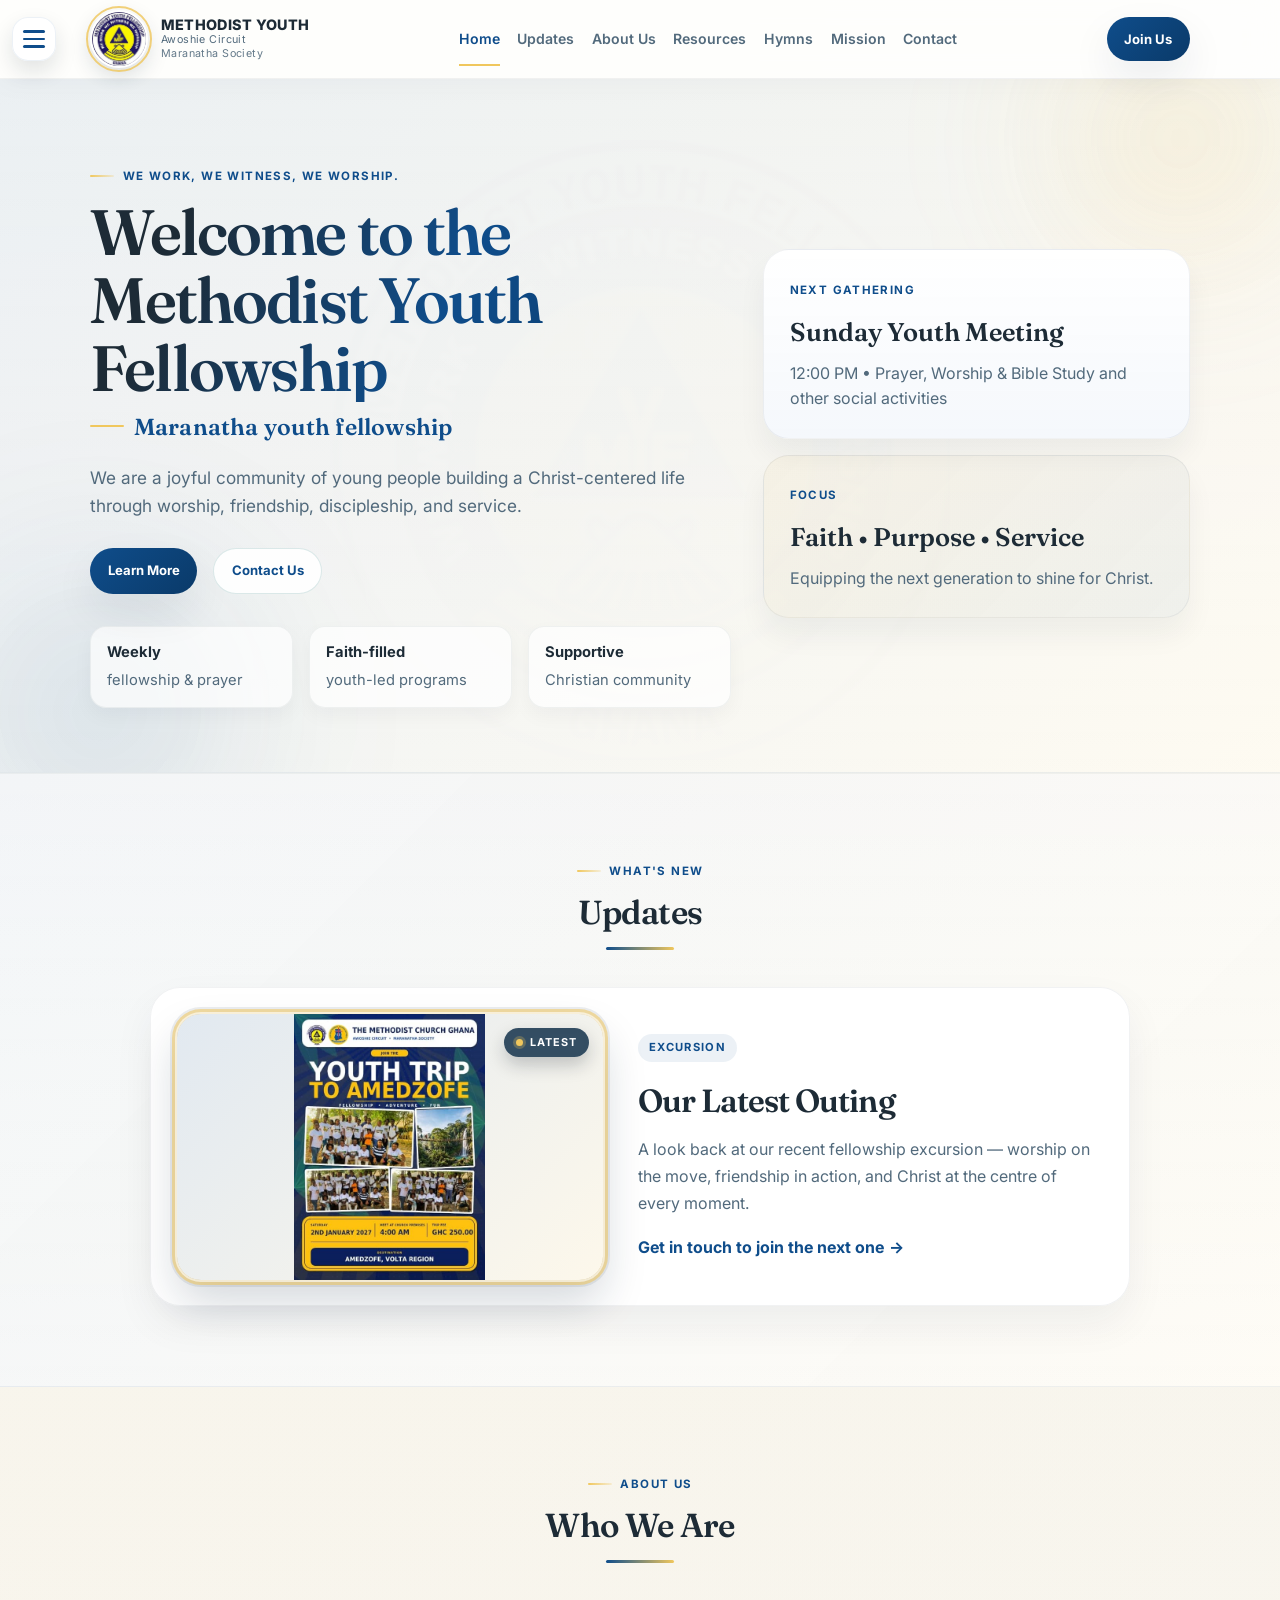
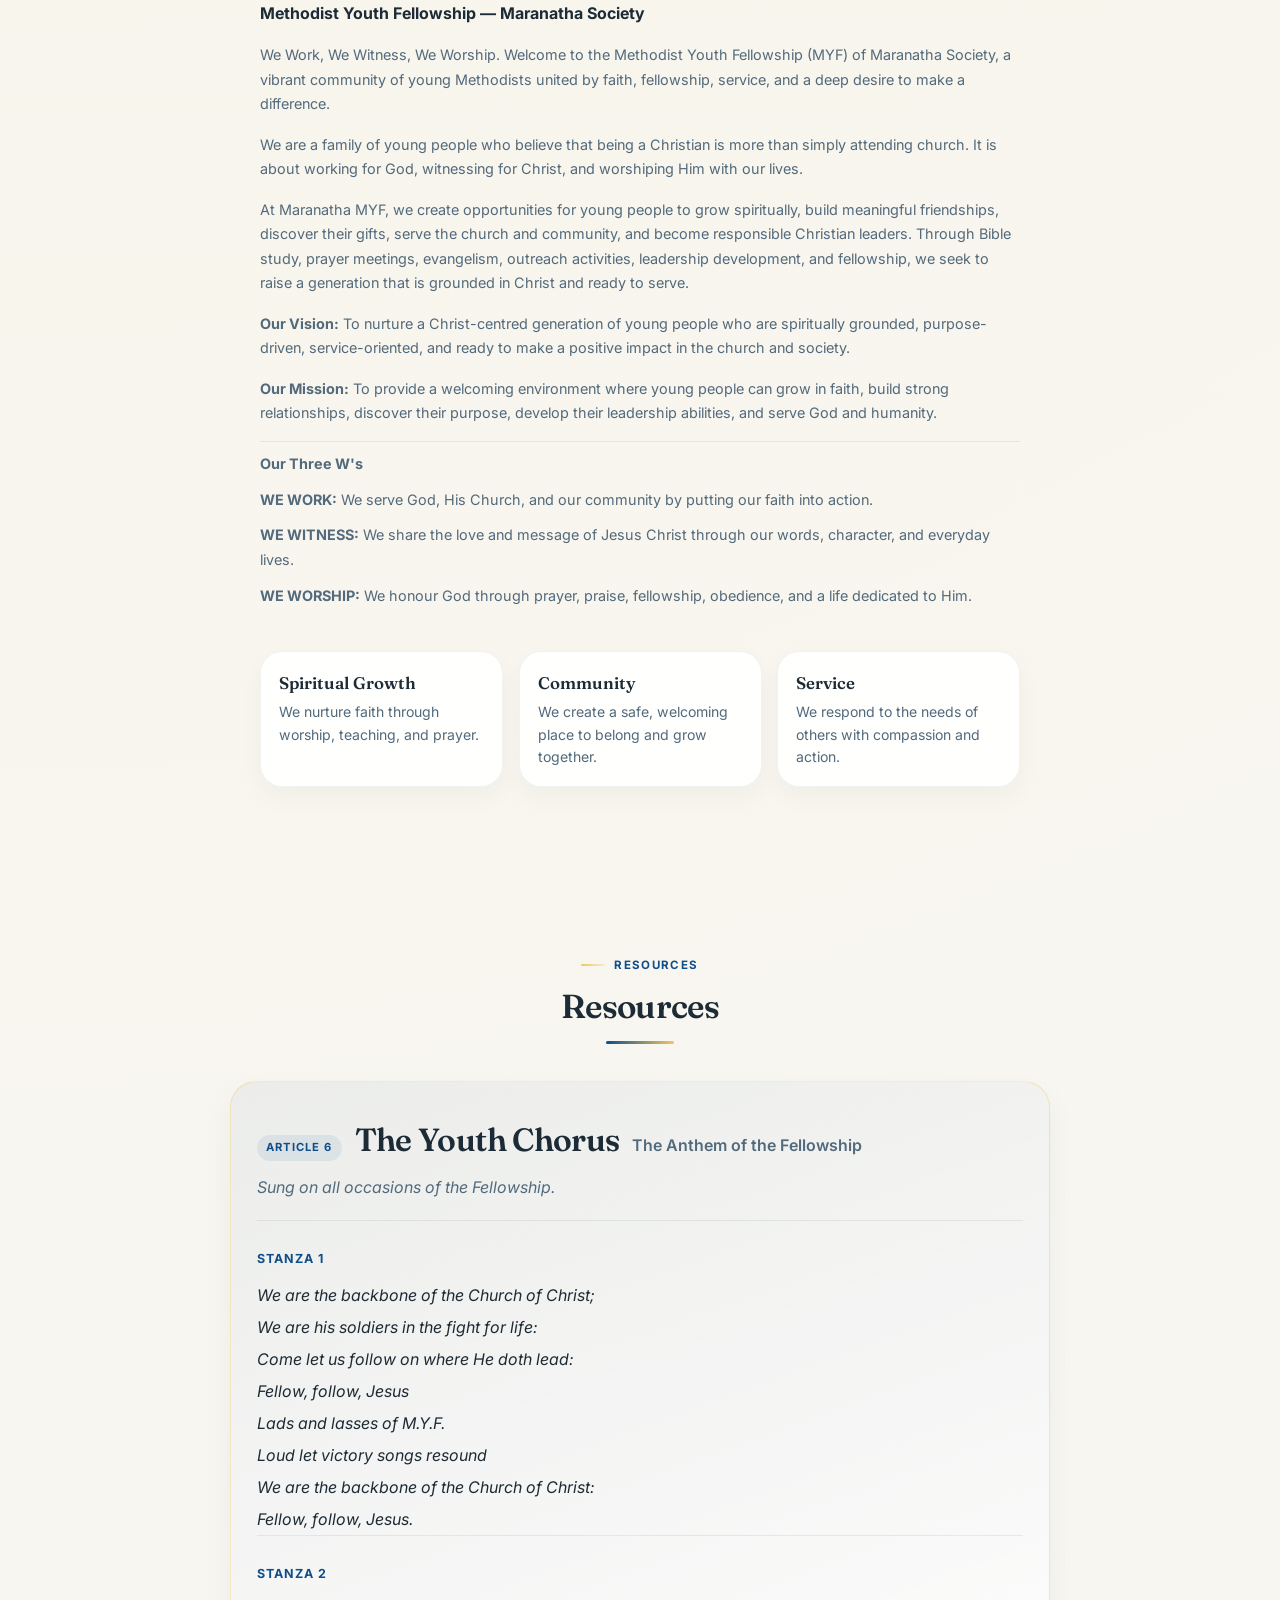
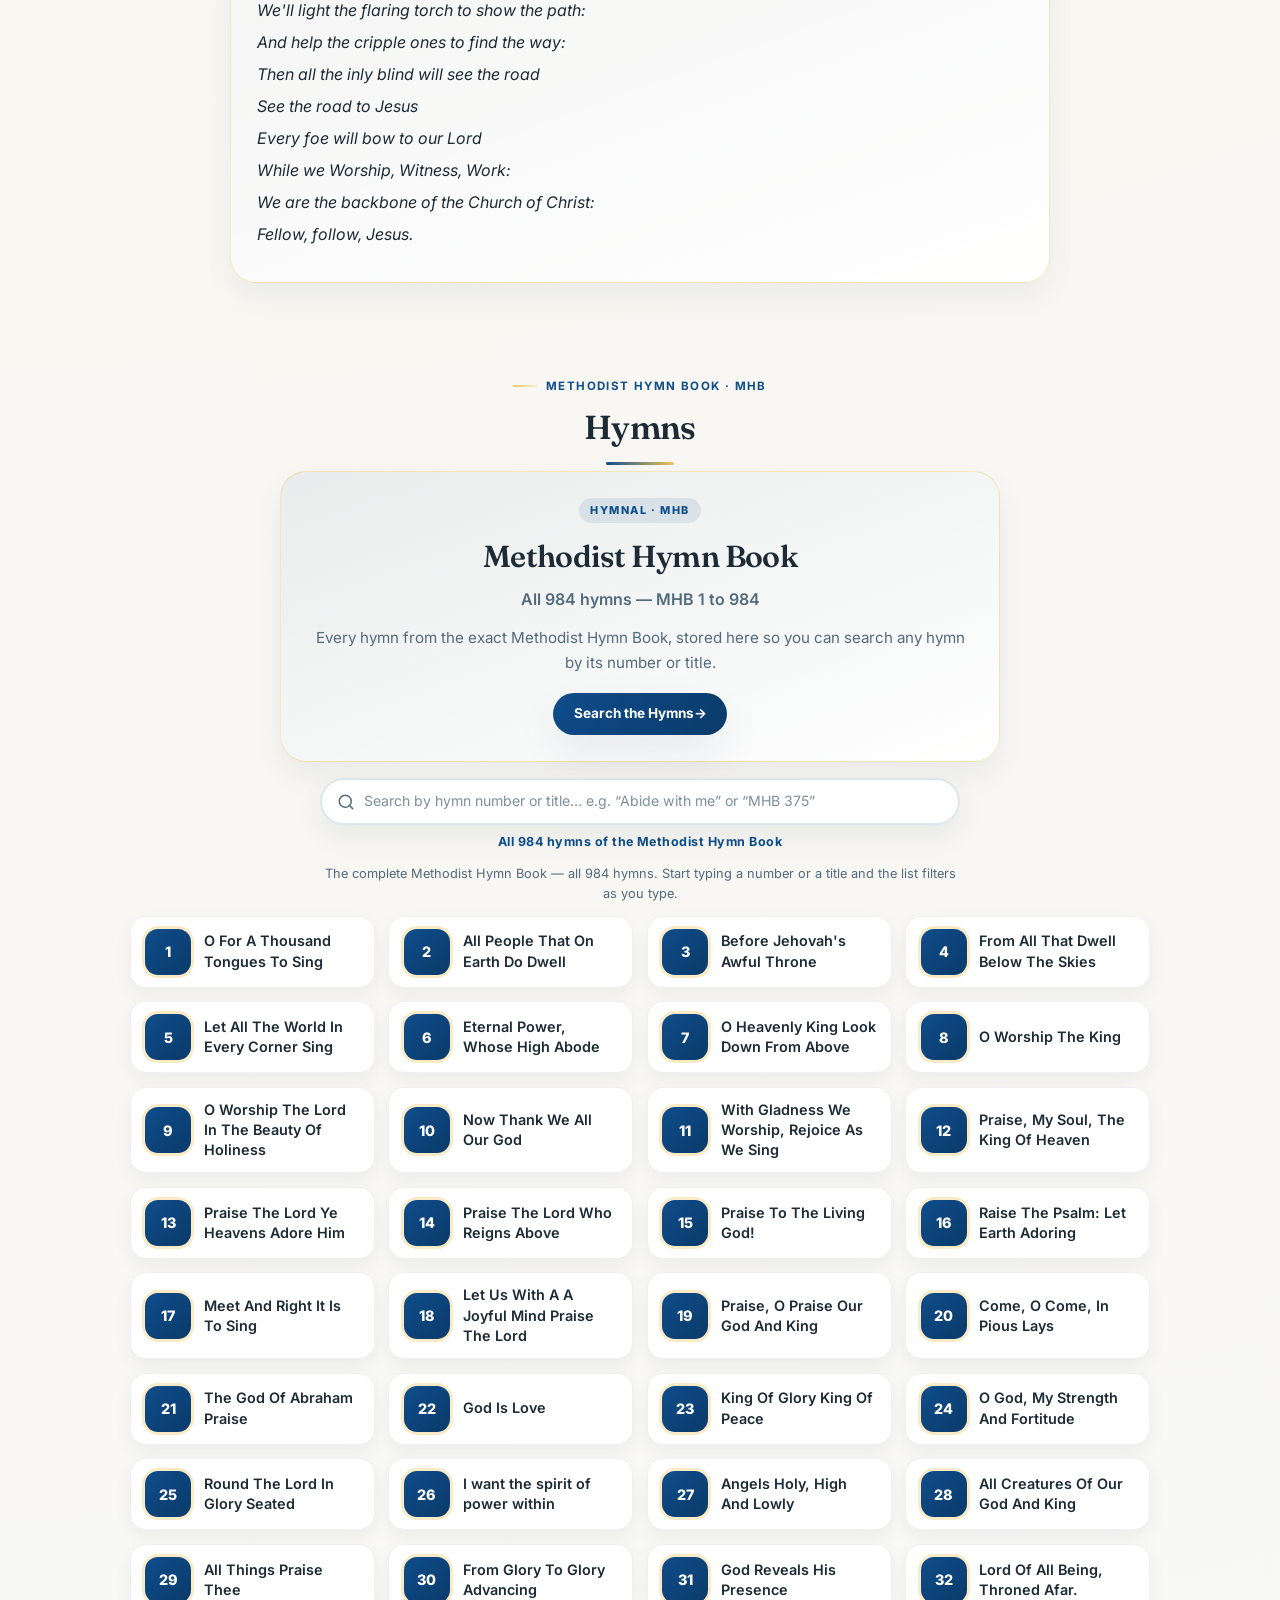
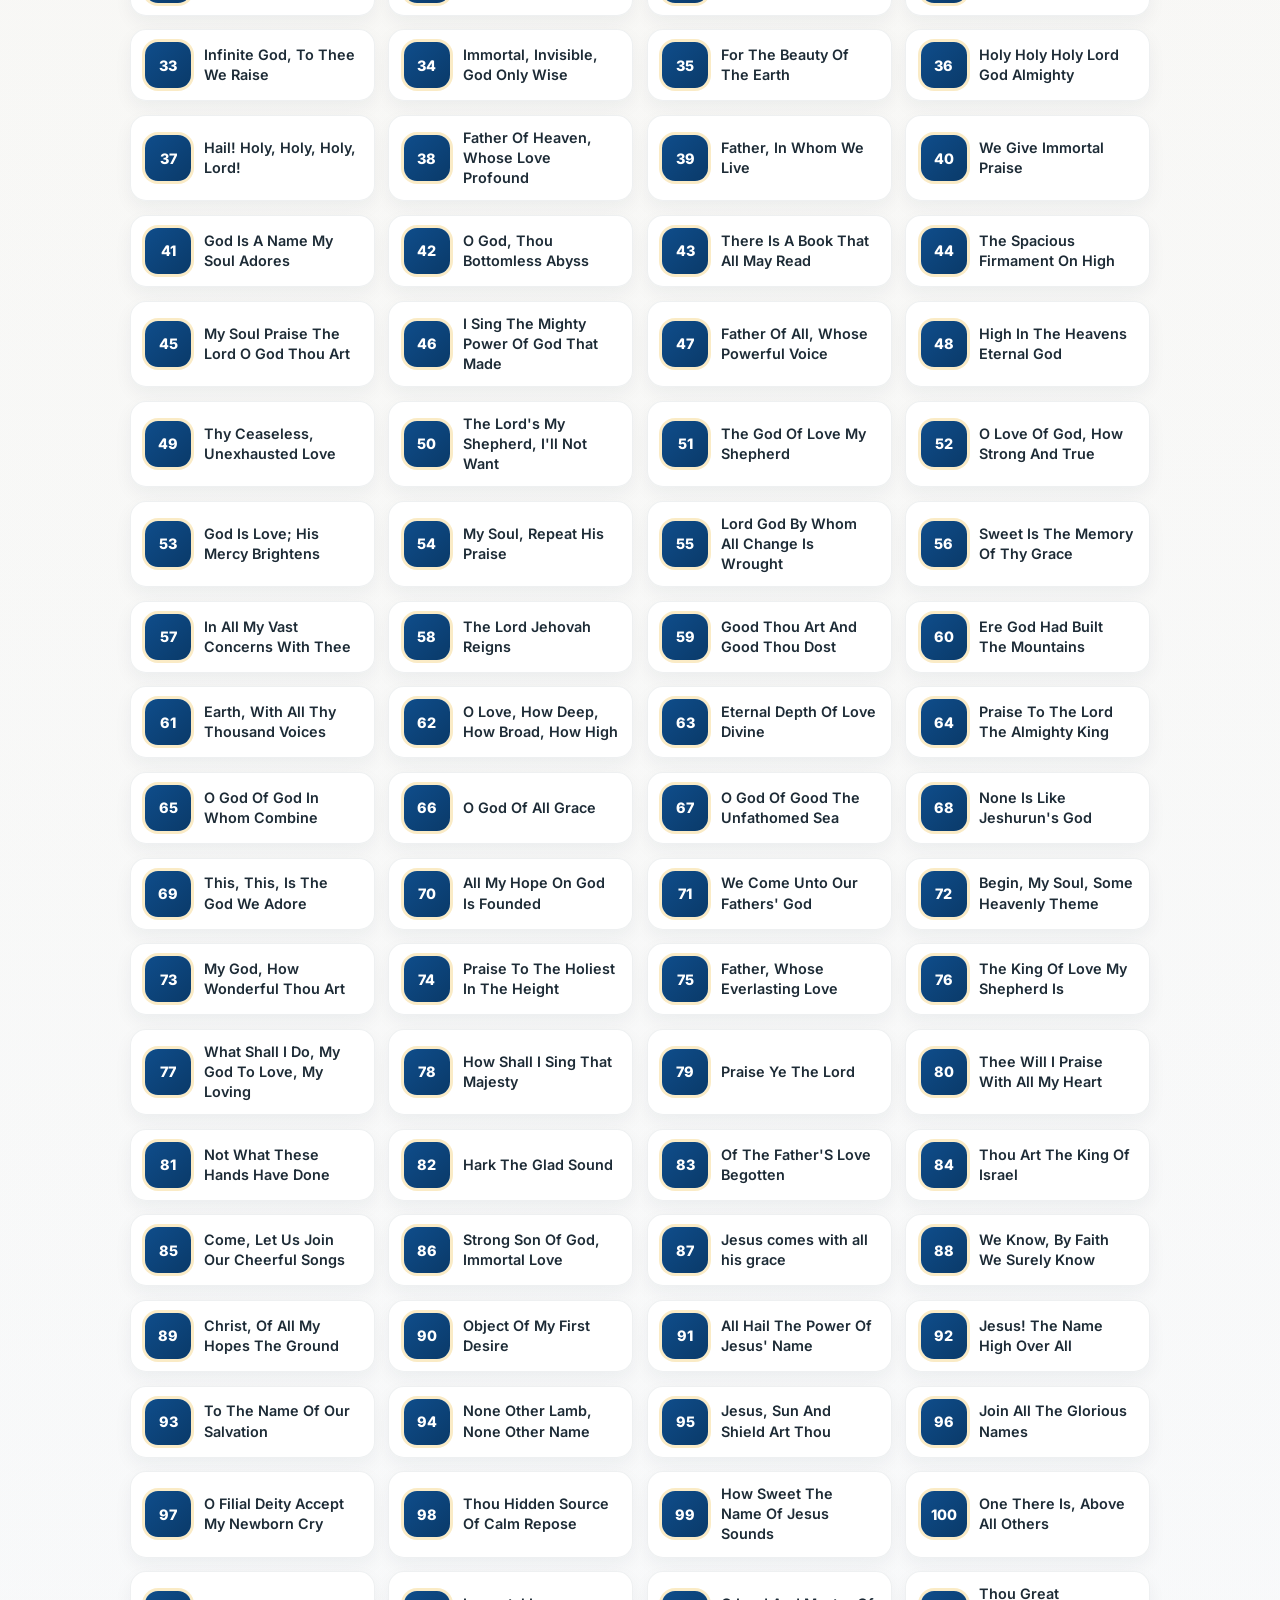
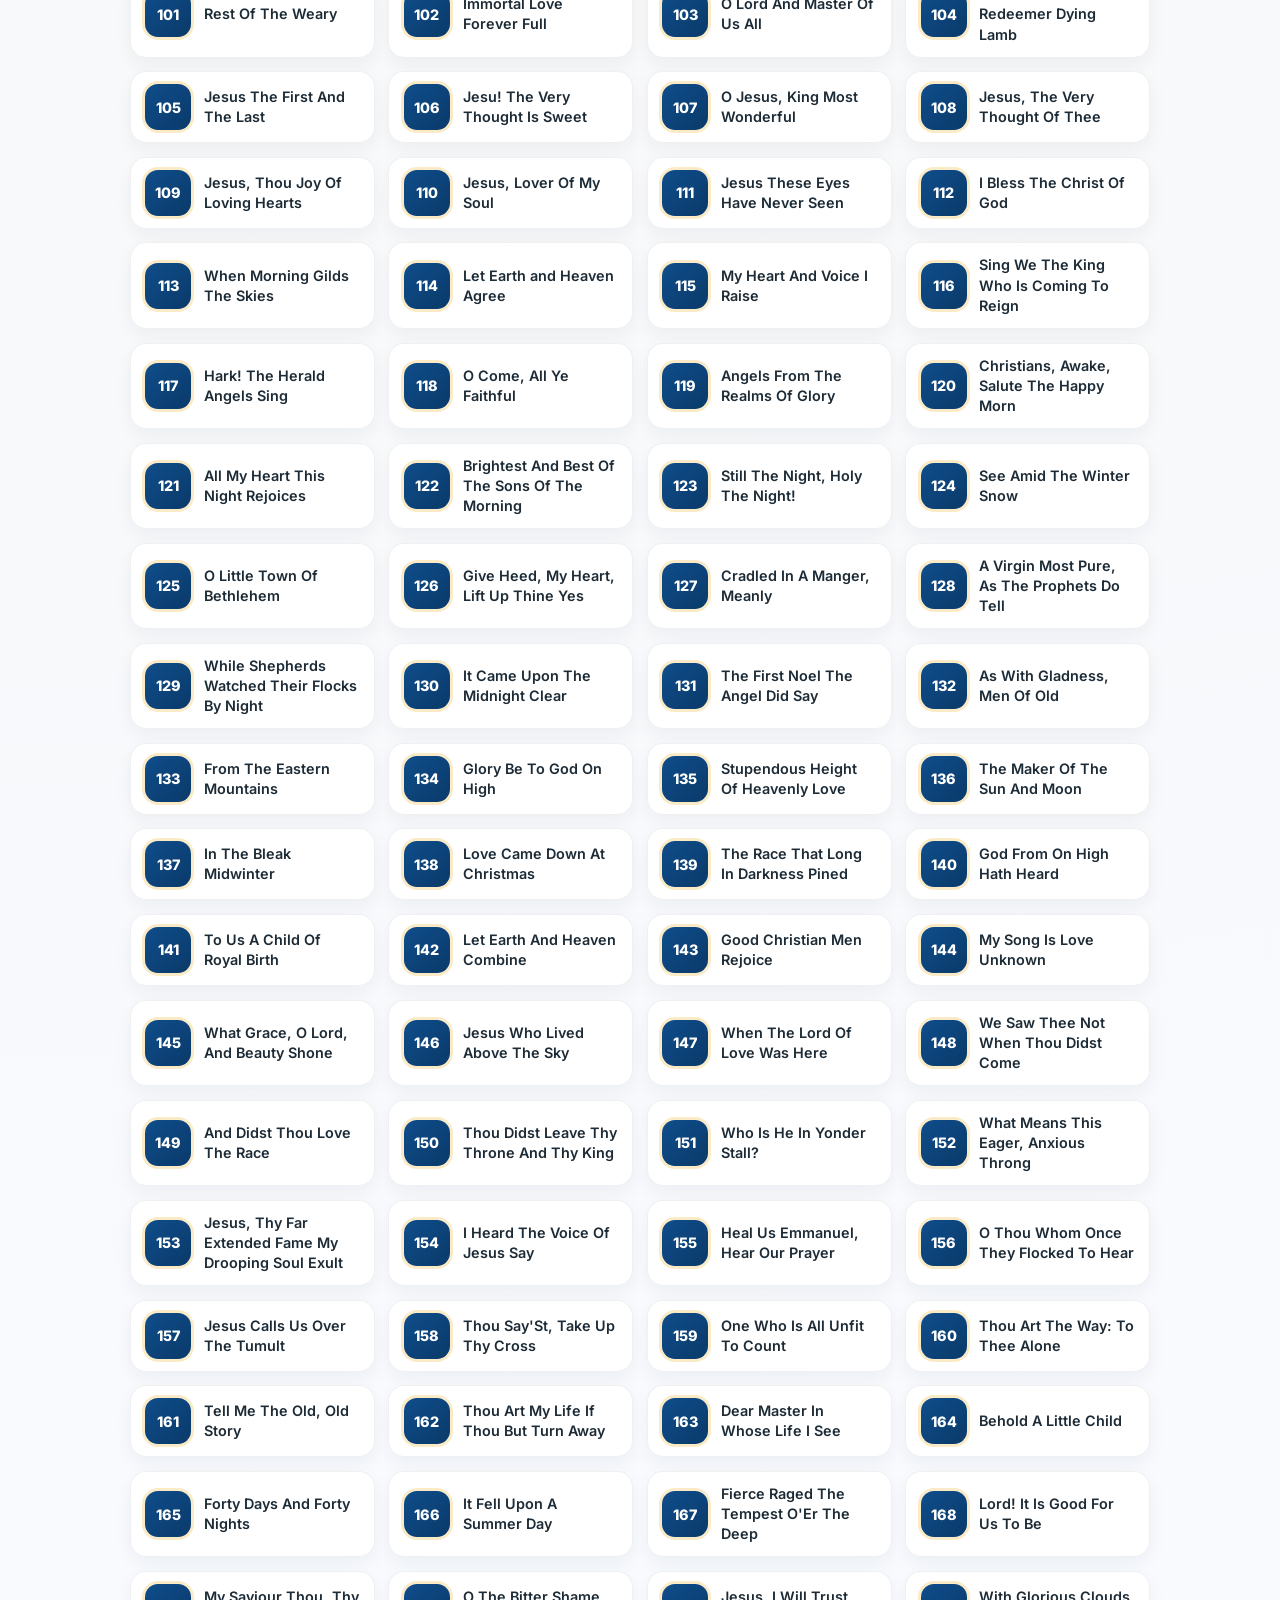
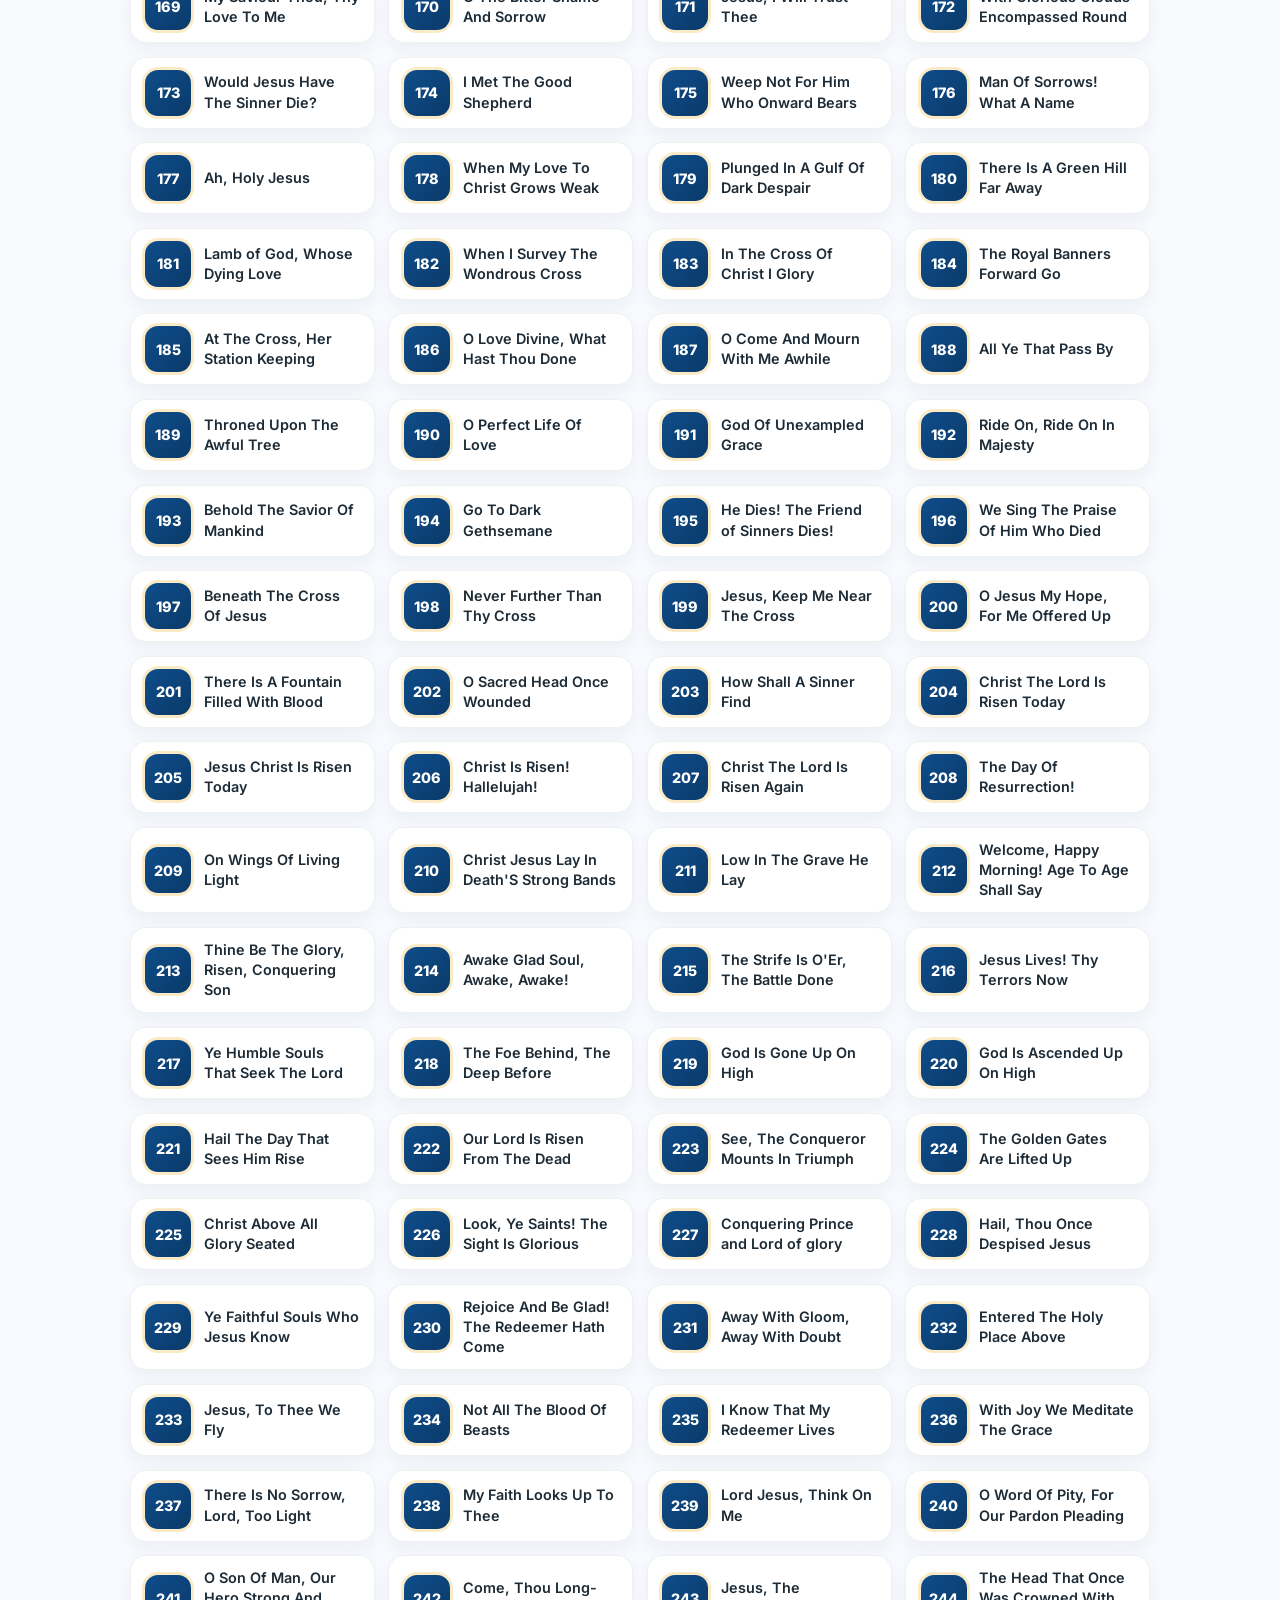
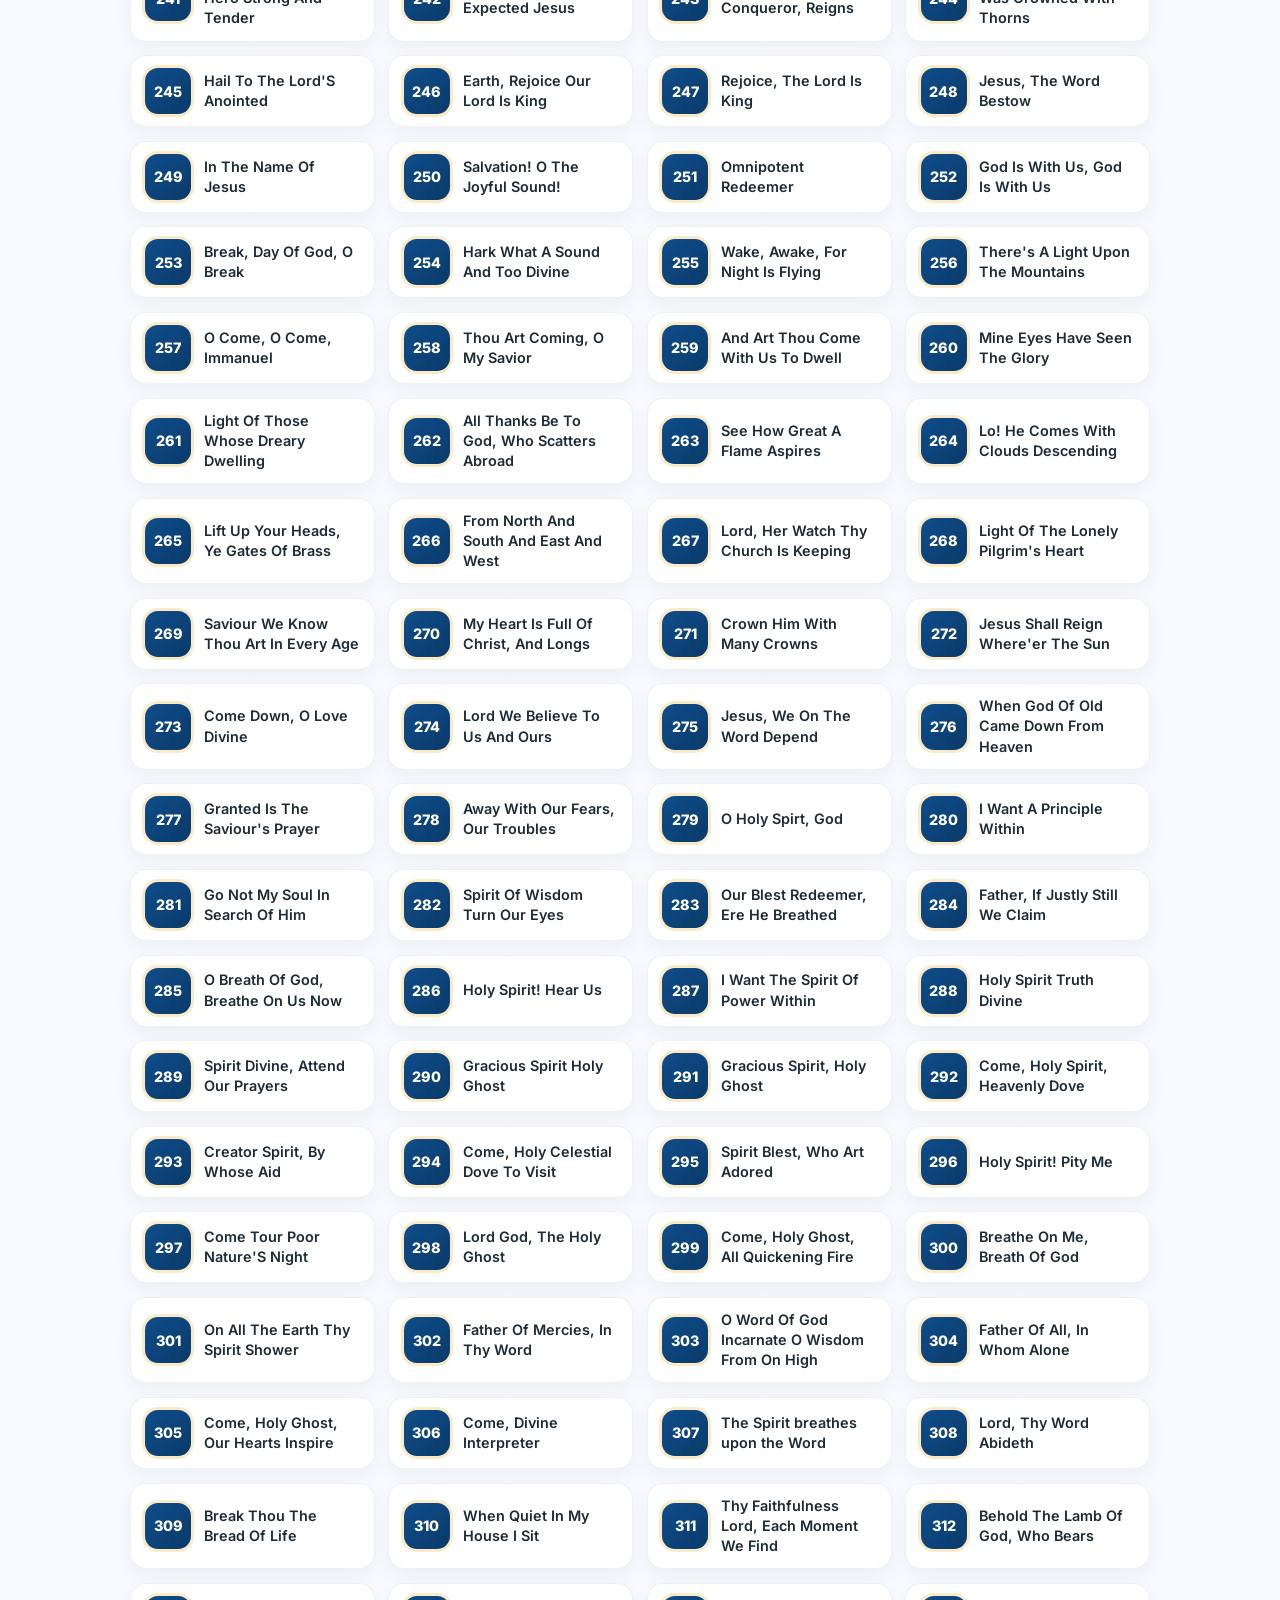
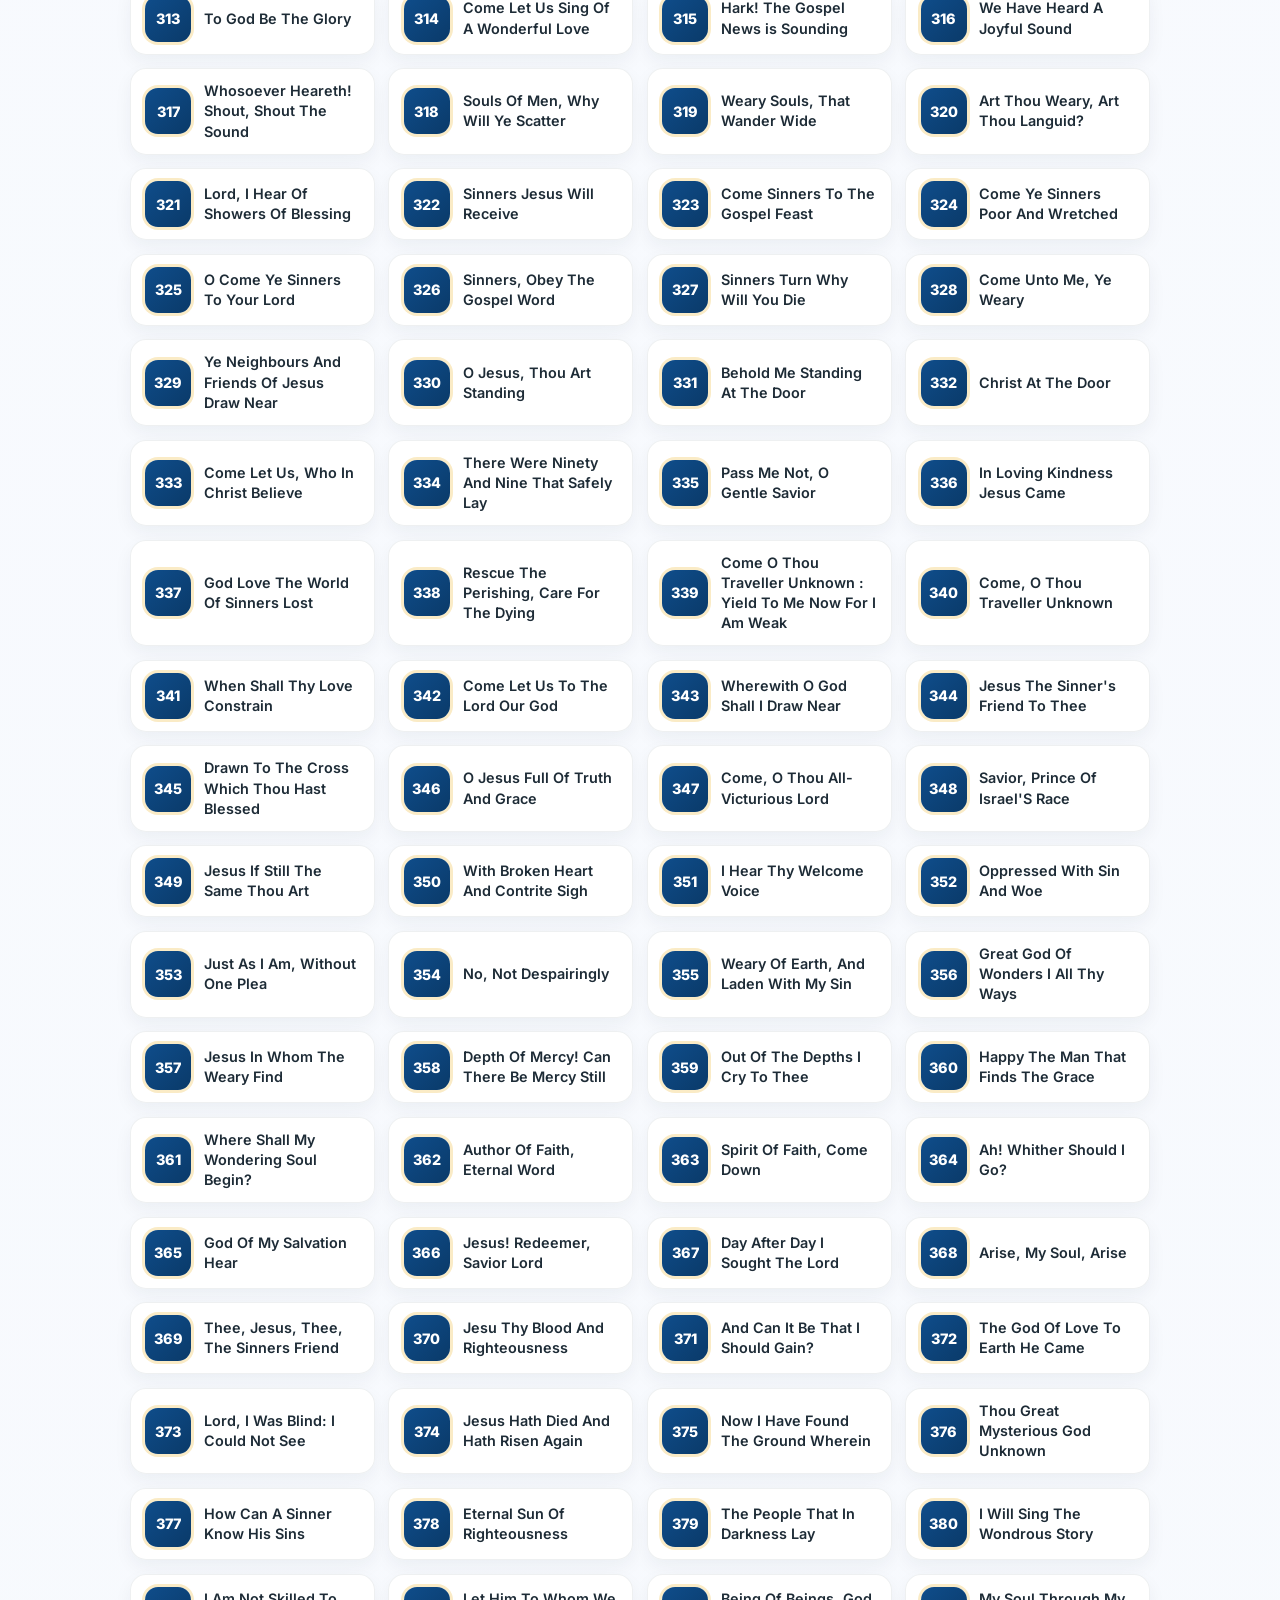
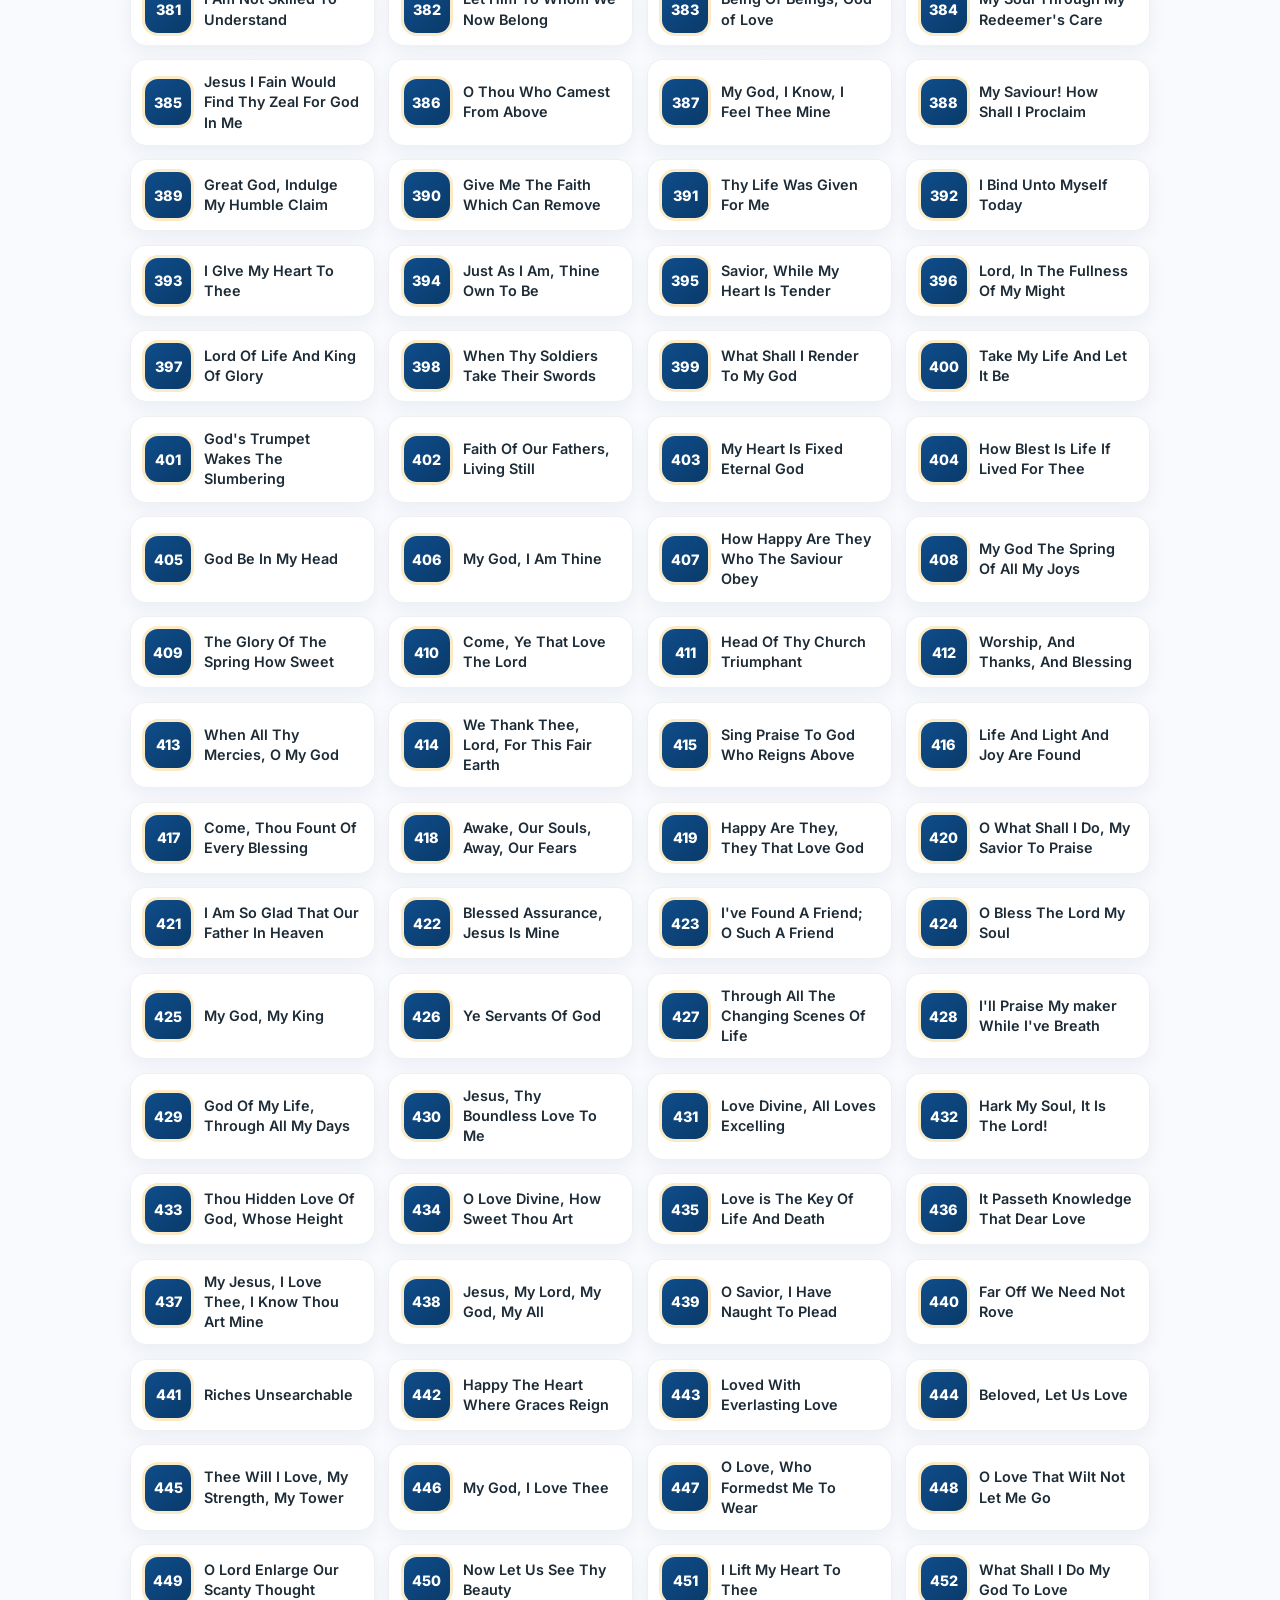
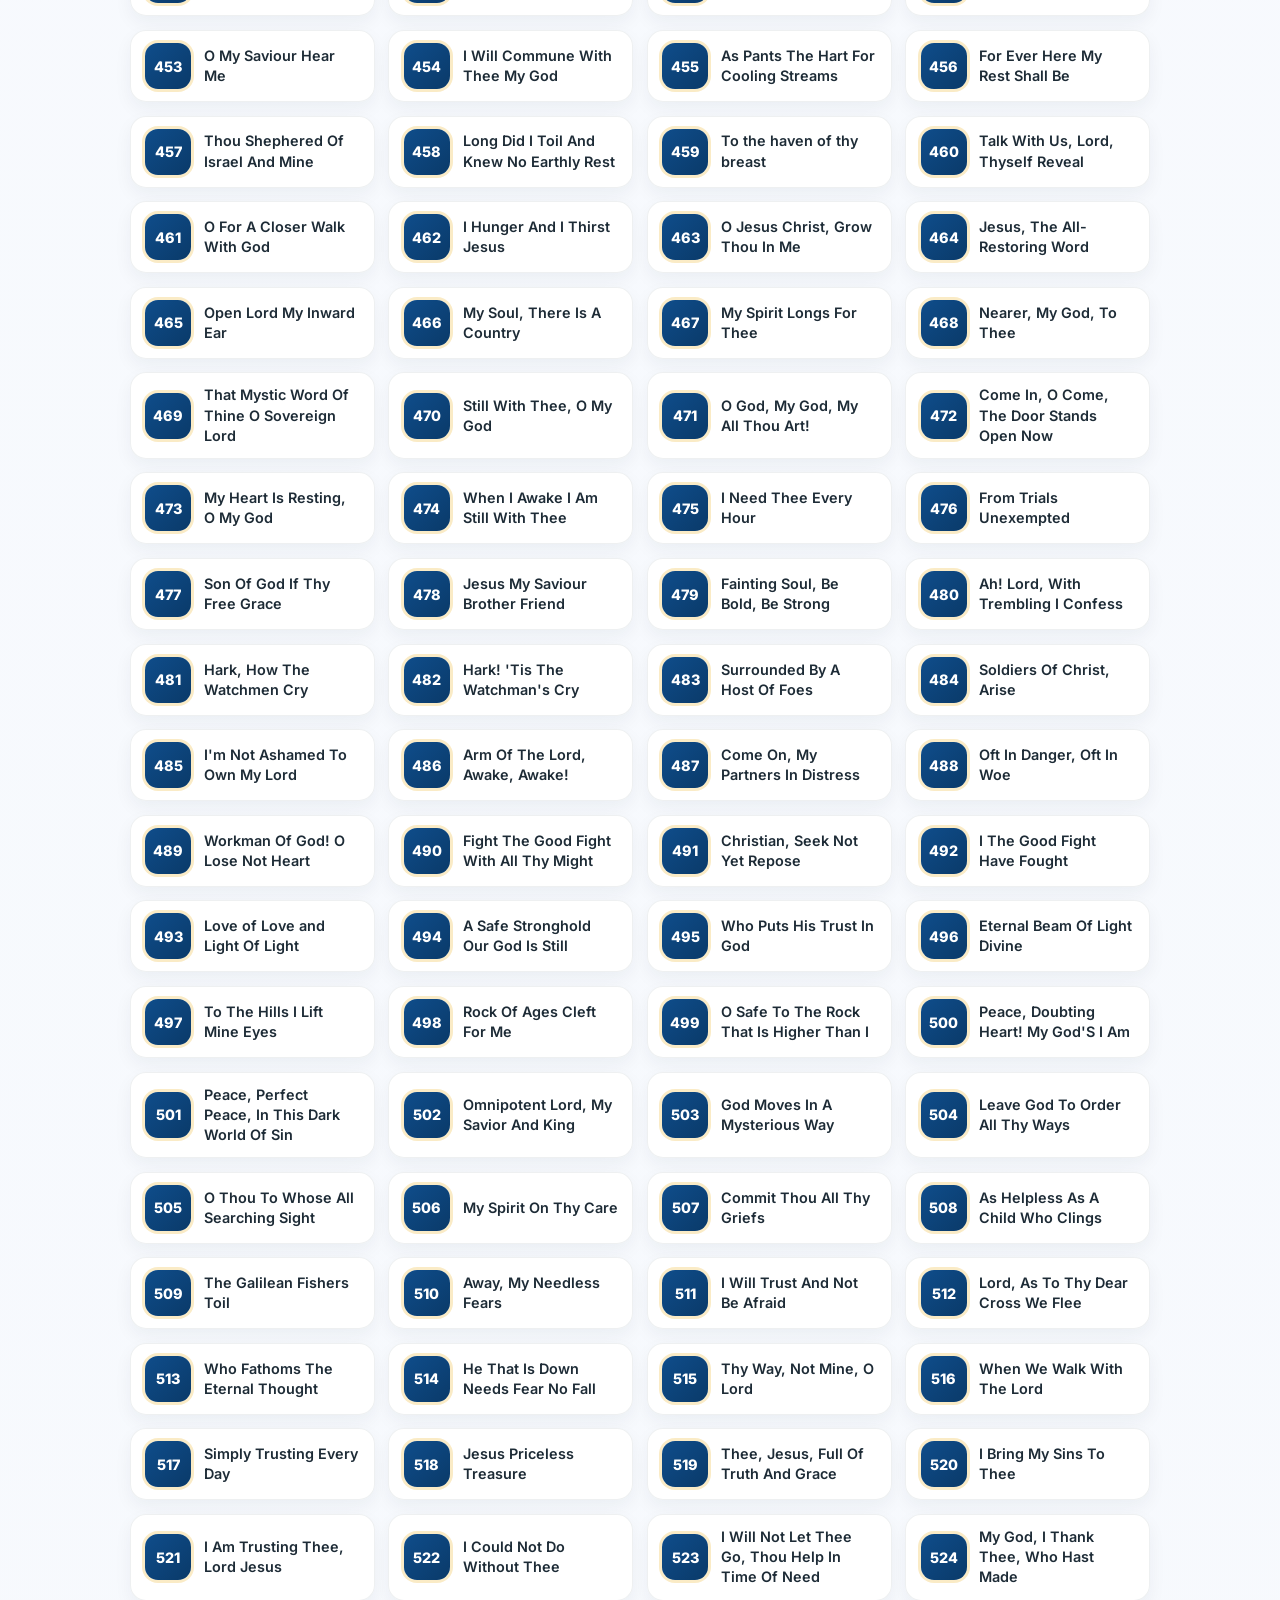
==== index.html @ 00ea515e "Replace old emblem with new Emblem.jpeg" ====
<!DOCTYPE html>
<html lang="en">
  <head>
    <meta charset="UTF-8" />
    <meta name="viewport" content="width=device-width, initial-scale=1.0" />
    <title>Methodist Youth Fellowship </title>
    
    
    <meta
      name="description"
      content="Methodist Youth Fellowship - A vibrant Christian community of young people growing in faith, service, and love."
    />
    <link rel="preconnect" href="https://fonts.googleapis.com" />
    <link rel="preconnect" href="https://fonts.gstatic.com" crossorigin />
    <link
      href="https://fonts.googleapis.com/css2?family=Inter:wght@400;500;600;700;800&family=Fraunces:opsz,wght@9..144,500;9..144,600;9..144,700&display=swap"
      rel="stylesheet"
    />
    <link rel="stylesheet" href="style.css" />
    <script>
      document.documentElement.classList.add('js', 'page-loading');
      // Safety: never trap the page behind the loader if the main script fails.
      window.setTimeout(function () {
        document.documentElement.classList.remove('page-loading');
      }, 4000);
    </script>
  </head>
  <body>
    <div class="page-loader" id="pageLoader" role="status" aria-live="polite" aria-label="Loading">
      <div class="loader-inner">
        <img src="assets/Emblem.jpeg" alt="Methodist Youth Fellowship" class="loader-emblem" />
        <div class="loader-bar" aria-hidden="true">
          <span class="loader-fill" id="loaderBar"></span>
        </div>
      </div>
    </div>

    <button class="menu-toggle" id="menuToggle" aria-label="Open menu" aria-expanded="false">
      <span></span>
      <span></span>
      <span></span>
    </button>

    <div class="panel-backdrop" id="menuBackdrop"></div>

    <aside class="side-panel" id="sidePanel" aria-label="Slide-out menu">
      <div class="panel-header">
        <img
          src="assets/Emblem.jpeg"
          alt="Methodist Youth Fellowship logo"
          class="panel-logo"
        />
        <h3>MYF</h3>
      </div>

      <nav class="side-nav" aria-label="Section navigation">
        <a href="#home" class="panel-link">Home</a>
        <a href="#updates" class="panel-link">Updates</a>
        <a href="#about" class="panel-link">About Us</a>
        <a href="#resources" class="panel-link">Resources</a>
        <a href="#hymns" class="panel-link">Hymns</a>
        <a href="#mission" class="panel-link">Mission</a>
        <a href="#contact" class="panel-link">Contact Us</a>
      </nav>
    </aside>

    <header class="site-header">
      <div class="container nav-wrap">
        <div class= "brand">
          <img
            src="assets/Emblem.jpeg"
            alt="Methodist Youth Fellowship logo"
            class="brand-logo"
          />
          <div class="brand-copy">
            <p class="brand-name">Methodist Youth</p>
            <small>Awoshie Circuit</small>
            <span>Maranatha Society</span>
          </div>
        </div>

        <nav class="main-nav" aria-label="Main navigation">
          <a href="#home">Home</a>
          <a href="#updates">Updates</a>
          <a href="#about">About Us</a>
          <a href="#resources">Resources</a>
          <a href="#hymns">Hymns</a>
          <a href="#mission">Mission</a>
          <a href="#contact">Contact</a>
        </nav>

        <a href="#contact" class="btn btn-primary">Join Us</a>
      </div>
    </header>

    <main>
      <section id="home" class="hero">
        <div class="container hero-grid">
          <div class="hero-copy reveal">
            <p class="eyebrow">We Work, We Witness, We Worship.</p>
            <h1>Welcome to the Methodist Youth Fellowship</h1>
            <h2>Maranatha youth fellowship</h2>
            <p class="lead">
              We are a joyful community of young people building a Christ-centered
              life through worship, friendship, discipleship, and service.
            </p>
            <div class="hero-actions">
              <a href="#about" class="btn btn-primary">Learn More</a>
              <a href="#contact" class="btn btn-secondary">Contact Us</a>
            </div>
            <ul class="quick-facts">
              <li><strong>Weekly</strong> fellowship & prayer</li>
              <li><strong>Faith-filled</strong> youth-led programs</li>
              <li><strong>Supportive</strong> Christian community</li>
            </ul>
          </div>

          <div class="hero-card reveal">
            <div class="mini-card">
              <span class="mini-label">Next gathering</span>
              <h3>Sunday Youth Meeting</h3>
              <p>12:00 PM • Prayer, Worship & Bible Study and other social activities</p>
            </div>
            <div class="mini-card alt">
              <span class="mini-label">Focus</span>
              <h3>Faith • Purpose • Service</h3>
              <p>Equipping the next generation to shine for Christ.</p>
            </div>
          </div>
        </div>
      </section>

      <section id="updates" class="section updates-section">
        <div class="container">
          <div class="section-heading center reveal">
            <p class="eyebrow">What's New</p>
            <h2>Updates</h2>
          </div>

          <div class="updates-grid">
            <article class="update-card reveal">
              <div class="update-frame">
                <img src="assets/excursion image.jpeg" alt="Youth excursion" />
                <span class="update-badge">Latest</span>
              </div>
              <div class="update-body">
                <span class="update-tag">Excursion</span>
                <h3>Our Latest Outing</h3>
                <p>A look back at our recent fellowship excursion — worship on the move, friendship in action, and Christ at the centre of every moment.</p>
                <a href="#contact" class="link-arrow">Get in touch to join the next one <span aria-hidden="true">→</span></a>
              </div>
            </article>
          </div>
        </div>
      </section>

<section id="about" class="section">
        <div class="container">
          <div class="section-heading center reveal">
            <p class="eyebrow">About us</p>
            <h2>Who We Are</h2>
          </div>

          <div class="about-layout reveal">
            <div class="about-text">
              <p class="about-intro">
                <strong>Methodist Youth Fellowship — Maranatha Society</strong>
              </p>
              <p>
                We Work, We Witness, We Worship. Welcome to the Methodist Youth Fellowship
                (MYF) of Maranatha Society, a vibrant community of young Methodists united by
                faith, fellowship, service, and a deep desire to make a difference.
              </p>
              <p>
                We are a family of young people who believe that being a Christian is more than
                simply attending church. It is about working for God, witnessing for Christ, and
                worshiping Him with our lives.
              </p>
              <p>
                At Maranatha MYF, we create opportunities for young people to grow spiritually,
                build meaningful friendships, discover their gifts, serve the church and
                community, and become responsible Christian leaders. Through Bible study,
                prayer meetings, evangelism, outreach activities, leadership development, and
                fellowship, we seek to raise a generation that is grounded in Christ and ready
                to serve.
              </p>
              <p>
                <strong>Our Vision:</strong> To nurture a Christ-centred generation of young
                people who are spiritually grounded, purpose-driven, service-oriented, and ready
                to make a positive impact in the church and society.
              </p>
              <p>
                <strong>Our Mission:</strong> To provide a welcoming environment where young
                people can grow in faith, build strong relationships, discover their purpose,
                develop their leadership abilities, and serve God and humanity.
              </p>
              <div class="three-ws">
                <p><strong>Our Three W's</strong></p>
                <p><strong>WE WORK:</strong> We serve God, His Church, and our community by putting our faith into action.</p>
                <p><strong>WE WITNESS:</strong> We share the love and message of Jesus Christ through our words, character, and everyday lives.</p>
                <p><strong>WE WORSHIP:</strong> We honour God through prayer, praise, fellowship, obedience, and a life dedicated to Him.</p>
              </div>
            </div>

            <div class="about-points">
              <div class="point-card reveal">
                <h3>Spiritual Growth</h3>
                <p>We nurture faith through worship, teaching, and prayer.</p>
              </div>
              <div class="point-card reveal">
                <h3>Community</h3>
                <p>We create a safe, welcoming place to belong and grow together.</p>
              </div>
              <div class="point-card reveal">
                <h3>Service</h3>
                <p>We respond to the needs of others with compassion and action.</p>
              </div>
            </div>
          </div>
        </div>
      </section>

      <section id="resources" class="section">
        <div class="container">
          <div class="section-heading center reveal">
            <p class="eyebrow">Resources</p>
            <h2>Resources</h2>
          </div>

          <div class="resources-grid">
            <article class="resource-card anthem-card reveal">
              <div class="resource-head">
                <span class="resource-tag">Article 6</span>
                <h3>The Youth Chorus</h3>
                <p class="resource-sub">The Anthem of the Fellowship</p>
              </div>
              <p class="anthem-note">Sung on all occasions of the Fellowship.</p>
              <div class="stanza">
                <p class="stanza-num">Stanza 1</p>
                <p class="stanza-text">
                  We are the backbone of the Church of Christ;<br>
                  We are his soldiers in the fight for life:<br>
                  Come let us follow on where He doth lead:<br>
                  Fellow, follow, Jesus<br>
                  Lads and lasses of M.Y.F.<br>
                  Loud let victory songs resound<br>
                  We are the backbone of the Church of Christ:<br>
                  Fellow, follow, Jesus.
                </p>
              </div>
              <div class="stanza">
                <p class="stanza-num">Stanza 2</p>
                <p class="stanza-text">
                  We'll light the flaring torch to show the path:<br>
                  And help the cripple ones to find the way:<br>
                  Then all the inly blind will see the road<br>
                  See the road to Jesus<br>
                  Every foe will bow to our Lord<br>
                  While we Worship, Witness, Work:<br>
                  We are the backbone of the Church of Christ:<br>
                  Fellow, follow, Jesus.
                </p>
              </div>
            </article>
          </div>
        </div>
      </section>

      <section id="hymns" class="section">
        <div class="container">
          <div class="section-heading center reveal">
            <p class="eyebrow">Methodist Hymn Book · MHB</p>
            <h2>Hymns</h2>
          </div>

          <article class="hymn-intro-card reveal">
            <div class="hymn-intro-head">
              <span class="hymn-intro-tag">Hymnal · MHB</span>
              <h3>Methodist Hymn Book</h3>
              <p class="hymn-intro-sub">All 984 hymns — MHB 1 to 984</p>
            </div>
            <p class="hymn-intro-text">
              Every hymn from the exact Methodist Hymn Book, stored here so you can
              search any hymn by its number or title.
            </p>
            <a href="#hymnSearch" class="btn btn-primary hymn-intro-cta">
              Search the Hymns <span aria-hidden="true">→</span>
            </a>
          </article>

          <div class="hymn-controls reveal">
            <div class="hymn-search">
              <svg width="18" height="18" viewBox="0 0 24 24" fill="none" stroke="currentColor" stroke-width="2" stroke-linecap="round" stroke-linejoin="round" aria-hidden="true">
                <circle cx="11" cy="11" r="8" />
                <path d="m21 21-4.3-4.3" />
              </svg>
              <input
                type="search"
                id="hymnSearch"
                placeholder="Search by hymn number or title… e.g. “Abide with me” or “MHB 375”"
                aria-label="Search hymns"
                autocomplete="off"
              />
            </div>
            <div class="hymn-count" id="hymnCount" role="status"></div>
            <p class="hymn-hint">
              The complete Methodist Hymn Book — all 984 hymns. Start typing a number
              or a title and the list filters as you type.
            </p>
          </div>

          <div class="hymn-grid" id="hymnGrid" aria-live="polite"></div>

          <div
            class="hymn-view"
            id="hymnView"
            aria-hidden="true"
            role="dialog"
            aria-modal="true"
            aria-labelledby="hymnViewTitle"
          >
            <div class="hymn-view-panel">
              <button class="hymn-view-close" id="hymnViewClose" aria-label="Close hymn">
                <svg width="22" height="22" viewBox="0 0 24 24" fill="none" stroke="currentColor" stroke-width="2.5" stroke-linecap="round" stroke-linejoin="round" aria-hidden="true">
                  <path d="M18 6 6 18" />
                  <path d="m6 6 12 12" />
                </svg>
              </button>

              <div class="hymn-view-head">
                <span class="hymn-view-num" id="hymnViewNum"></span>
                <h3 class="hymn-view-title" id="hymnViewTitle"></h3>
                <p class="hymn-view-author" id="hymnViewAuthor"></p>
              </div>

              <div class="hymn-view-body" id="hymnViewBody"></div>

              <div class="hymn-view-nav">
                <button type="button" class="hymn-nav-btn" id="hymnPrev" aria-label="Previous hymn">
                  <svg width="16" height="16" viewBox="0 0 24 24" fill="none" stroke="currentColor" stroke-width="2.5" stroke-linecap="round" stroke-linejoin="round" aria-hidden="true">
                    <path d="m15 18-6-6 6-6" />
                  </svg>
                  Previous
                </button>
                <span class="hymn-nav-pos" id="hymnViewPos"></span>
                <button type="button" class="hymn-nav-btn" id="hymnNext" aria-label="Next hymn">
                  Next
                  <svg width="16" height="16" viewBox="0 0 24 24" fill="none" stroke="currentColor" stroke-width="2.5" stroke-linecap="round" stroke-linejoin="round" aria-hidden="true">
                    <path d="m9 18 6-6-6-6" />
                  </svg>
                </button>
              </div>
            </div>
          </div>
        </div>
      </section>

      <section id="mission" class="section accent-section">
        <div class="container">
          <div class="section-heading center reveal">
            <p class="eyebrow">Our mission</p>
            <h2>Raising young people for Christ</h2>
          </div>
          <div class="mission-grid">
            <div class="mission-card reveal">
              <span>01</span>
              <h3>Worship</h3>
              <p>Encouraging a deeper relationship with God through praise and prayer. <br> John 4:24</p>
            </div>
            <div class="mission-card reveal">
              <span>02</span>
              <h3>Discipleship</h3>
              <p>Helping one another grow in biblical truth, character, and purpose.<br> Matthew 28:19-20</p>
            </div>
            <div class="mission-card reveal">
              <span>03</span>
              <h3>Outreach</h3>
              <p>Serving our church, families, and communities with generosity and love. <br> Mark 16:15</p>
            </div>
          </div>
        </div>
      </section>

      <section class="verse-band" aria-label="Scripture of the day">
        <div class="container verse-inner reveal">
          <span class="verse-mark" aria-hidden="true">“</span>
          <blockquote>
            <p>
              Let no one despise your youth, but be an example to the believers in
              word, in conduct, in love, in spirit, in faith, in purity.
            </p>
            <cite>— 1 Timothy 4:12</cite>
          </blockquote>
        </div>
      </section>

      <section id="contact" class="section contact-section">
        <div class="container contact-grid">
          <div>
            <div class="section-heading left reveal">
              <p class="eyebrow">Contact us</p>
              <h2>We would love to hear from you</h2>
            </div>

            <div class="contact-details reveal">
              <div>
                <h3>Location</h3>
                <p>Omanjor</p>
              </div>
              <div>
                <h3>Email</h3>
                <p>youth@methodistchurch.org</p>
              </div>
              <div>
                <h3>Phone</h3>
                <p>+233 531 857 423</p>
              </div>
            </div>
          </div>

          <form class="contact-form reveal" id="contactForm">
            <div class="send-method" role="group" aria-label="Choose how to send your message">
              <button type="button" class="send-method-btn is-active" data-method="whatsapp" aria-pressed="true">
                <svg class="send-method-icon" viewBox="0 0 24 24" fill="currentColor" aria-hidden="true">
                  <path d="M17.472 14.382c-.297-.149-1.758-.867-2.03-.967-.273-.099-.471-.148-.67.15-.197.297-.767.966-.94 1.164-.173.199-.347.223-.644.075-.297-.15-1.255-.463-2.39-1.475-.883-.788-1.48-1.761-1.653-2.059-.173-.297-.018-.458.13-.606.134-.133.297-.347.446-.52.149-.174.198-.298.298-.497.099-.198.05-.371-.025-.52-.075-.149-.669-1.612-.916-2.207-.242-.579-.487-.5-.669-.51-.173-.008-.371-.01-.57-.01-.198 0-.52.074-.792.372-.272.297-1.04 1.016-1.04 2.479 0 1.462 1.065 2.875 1.213 3.074.149.198 2.096 3.2 5.077 4.487.709.306 1.262.489 1.694.625.712.227 1.36.195 1.871.118.571-.085 1.758-.719 2.006-1.413.248-.694.248-1.289.173-1.413-.074-.124-.272-.198-.57-.347m-5.421 7.403h-.004a9.87 9.87 0 01-5.031-1.378l-.361-.214-3.741.982.998-3.648-.235-.374a9.86 9.86 0 01-1.51-5.26c.001-5.45 4.436-9.884 9.888-9.884 2.64 0 5.122 1.03 6.988 2.898a9.825 9.825 0 012.893 6.994c-.003 5.45-4.437 9.884-9.885 9.884m8.413-18.297A11.815 11.815 0 0012.05 0C5.495 0 .16 5.335.157 11.892c0 2.096.547 4.142 1.588 5.945L.057 24l6.305-1.654a11.882 11.882 0 005.683 1.448h.005c6.554 0 11.89-5.335 11.893-11.893a11.821 11.821 0 00-3.48-8.413" />
                </svg>
                <span>WhatsApp</span>
              </button>
              <button type="button" class="send-method-btn" data-method="email" aria-pressed="false">
                <svg class="send-method-icon" viewBox="0 0 24 24" fill="none" stroke="currentColor" stroke-width="2" stroke-linecap="round" stroke-linejoin="round" aria-hidden="true">
                  <rect x="2" y="4" width="20" height="16" rx="2"></rect>
                  <path d="m2 6 10 8 10-8"></path>
                </svg>
                <span>Email</span>
              </button>
            </div>

            <label>
              Full Name
              <input type="text" id="cfName" name="name" placeholder="Your name" required />
            </label>

            <label class="form-field" id="fieldWhatsapp">
              Phone Number
              <input type="tel" id="cfPhone" name="phone" placeholder="e.g. 024 531 8574" required />
            </label>

            <label class="form-field" id="fieldEmail" hidden>
              Email Address
              <input type="email" id="cfEmail" name="email" placeholder="you@example.com" />
            </label>

            <label>
              Message
              <textarea id="cfMessage" name="message" rows="5" placeholder="Tell us how we can help..." required></textarea>
            </label>

            <button type="submit" class="btn btn-primary">
              <span class="btn-icon" id="submitIcon" aria-hidden="true"></span>
              <span id="submitLabel">Send via WhatsApp</span>
            </button>

            <p class="form-note" id="formNote" role="status">
              Opens WhatsApp with your message ready to send.
            </p>
          </form>
        </div>
      </section>
    </main>

    <button class="back-to-top" id="backToTop" aria-label="Back to top">
      <svg width="20" height="20" viewBox="0 0 24 24" fill="none" stroke="currentColor" stroke-width="2.5" stroke-linecap="round" stroke-linejoin="round" aria-hidden="true">
        <path d="M12 19V5" />
        <path d="m5 12 7-7 7 7" />
      </svg>
    </button>

    <footer class="site-footer">
      <div class="container">
        <div class="footer-grid">
          <div class="footer-brand">
            <img
              src="assets/Emblem.jpeg"
              alt="Methodist Youth Fellowship logo"
              class="footer-logo"
            />
            <div>
              <p class="footer-title">Methodist Youth Fellowship</p>
              <p class="footer-sub">Maranatha Society • Awoshie Circuit</p>
            </div>
          </div>

          <div class="footer-col">
            <h4>Explore</h4>
            <a href="#home">Home</a>
            <a href="#updates">Updates</a>
            <a href="#about">About Us</a>
            <a href="#resources">Resources</a>
            <a href="#hymns">Hymns</a>
            <a href="#mission">Mission</a>
          </div>

          <div class="footer-col">
            <h4>Contact</h4>
            <a href="#contact">Contact Us</a>
            <a href="mailto:youth@methodistchurch.org">youth@methodistchurch.org</a>
            <a href="tel:+233531857423">+233 531 857 423</a>
          </div>

          <div class="footer-verse">
            <p>
              "Let no one despise your youth, but be an example to the believers in
              word, in conduct, in love, in spirit, in faith, in purity."
            </p>
            <span>1 Timothy 4:12</span>
          </div>
        </div>

        <div class="footer-bottom">
          <p>© <span id="year"></span> Methodist Youth Fellowship</p>
          <p>Growing in faith • Serving in love (WE WE WE)</p>
        </div>
      </div>
    </footer>

    <script src="hymns.js"></script>
    <script src="script.js"></script>
  </body>
</html>
---- style.css ----
:root {
  --bg: #f5f8fc;
  --bg-soft: #edf4ff;
  --white: #ffffff;
  --text: #1d2b36;
  --muted: #526a7c;
  --primary: #0f4d8b;
  --primary-dark: #0a3a69;
  --primary-soft: rgba(15, 77, 139, 0.08);
  --yellow: #f0c75d;
  --yellow-soft: rgba(240, 199, 93, 0.12);
  --border: rgba(17, 41, 63, 0.10);
  --shadow: 0 18px 42px rgba(17, 41, 63, 0.08);
  --shadow-lg: 0 26px 56px rgba(17, 41, 63, 0.13);
  --primary-glow: rgba(15, 77, 139, 0.16);
  --yellow-glow: rgba(240, 199, 93, 0.2);
  --font-display: "Fraunces", Georgia, serif;
}

* {
  box-sizing: border-box;
}

html {
  scroll-behavior: smooth;
}

body {
  position: relative;
  margin: 0;
  font-family: "Inter", sans-serif;
  background:
    radial-gradient(circle at top left, rgba(240, 199, 93, 0.14), transparent 28%),
    linear-gradient(180deg, #f9fbff 0%, var(--bg) 100%);
  color: var(--text);
  line-height: 1.6;
  overflow-x: hidden;
}

::selection {
  background: var(--yellow);
  color: var(--primary-dark);
}

html {
  scrollbar-width: thin;
  scrollbar-color: var(--primary) var(--bg);
}

::-webkit-scrollbar {
  width: 12px;
}

::-webkit-scrollbar-track {
  background: var(--bg);
}

::-webkit-scrollbar-thumb {
  background: linear-gradient(180deg, var(--primary), var(--primary-dark));
  border-radius: 999px;
  border: 3px solid var(--bg);
}

h1,
h2,
h3 {
  font-family: var(--font-display);
  font-weight: 600;
}

:focus-visible {
  outline: 3px solid rgba(240, 199, 93, 0.9);
  outline-offset: 3px;
  border-radius: 6px;
}

.js .reveal {
  opacity: 0;
  transform: translateY(28px);
  transition:
    opacity 0.7s ease,
    transform 0.7s cubic-bezier(0.22, 1, 0.36, 1);
  transition-delay: var(--reveal-delay, 0s);
  will-change: opacity, transform;
}

.js .reveal.is-visible {
  opacity: 1;
  transform: translateY(0);
}

section[id] {
  scroll-margin-top: 90px;
}

.page-loader {
  position: fixed;
  inset: 0;
  z-index: 9999;
  display: flex;
  align-items: center;
  justify-content: center;
  background: rgba(245, 248, 252, 0.97);
  backdrop-filter: blur(6px);
  -webkit-backdrop-filter: blur(6px);
  opacity: 0;
  visibility: hidden;
  transition: opacity 0.4s ease, visibility 0.4s ease;
}

html.page-loading .page-loader,
.page-loader.is-active {
  opacity: 1;
  visibility: visible;
}

.page-loader.is-leaving {
  opacity: 0;
  visibility: hidden;
  transition: opacity 0.45s ease, visibility 0.45s ease;
}

.loader-inner {
  display: flex;
  flex-direction: column;
  align-items: center;
  gap: 1.5rem;
}

.loader-emblem {
  width: 92px;
  height: 92px;
  border-radius: 50%;
  object-fit: cover;
  border: 2px solid var(--white);
  outline: 2px solid rgba(240, 199, 93, 0.8);
  outline-offset: 4px;
  box-shadow: 0 16px 38px rgba(17, 41, 63, 0.18);
  animation: loader-fade-in 0.55s ease both;
}

@keyframes loader-fade-in {
  from {
    opacity: 0;
    transform: scale(0.92);
  }
  to {
    opacity: 1;
    transform: scale(1);
  }
}

.loader-bar {
  position: relative;
  width: 190px;
  height: 3px;
  border-radius: 999px;
  background: rgba(17, 41, 63, 0.1);
  overflow: hidden;
}

.loader-bar .loader-fill {
  display: block;
  height: 100%;
  width: 0%;
  border-radius: inherit;
  background: var(--yellow);
  box-shadow: 0 0 10px rgba(240, 199, 93, 0.55);
  transition: width 0.2s ease;
}

.main-nav a,
.panel-link,
.btn {
  position: relative;
}

.nav-loading {
  display: inline-flex;
  align-items: center;
  gap: 0.5rem;
}

.nav-loading::after {
  content: "";
  width: 14px;
  height: 14px;
  border: 2px solid rgba(240, 199, 93, 0.35);
  border-top-color: var(--yellow);
  border-radius: 50%;
  animation: nav-spin 0.7s linear infinite;
}

@keyframes nav-spin {
  to {
    transform: rotate(360deg);
  }
}

body.menu-open {
  overflow: hidden;
}

body::before {
  content: "";
  position: fixed;
  inset: 0;
  background-image: url("assets/Emblem.jpeg");
  background-repeat: no-repeat;
  background-position: center;
  background-size: min(58vw, 620px);
  opacity: 0.055;
  mix-blend-mode: multiply;
  pointer-events: none;
  z-index: 0;
  animation: watermark-drift 34s ease-in-out infinite alternate;
}

@keyframes watermark-drift {
  from {
    transform: translateY(-10px) rotate(-3deg) scale(0.98);
  }
  to {
    transform: translateY(10px) rotate(3deg) scale(1.02);
  }
}

@keyframes brand-arrive {
  from {
    opacity: 0;
    transform: translateY(-8px);
  }
  to {
    opacity: 1;
    transform: translateY(0);
  }
}

.site-header,
main,
.site-footer {
  position: relative;
  z-index: 1;
}

a {
  color: inherit;
  text-decoration: none;
}

img {
  max-width: 100%;
  display: block;
}

.container {
  width: min(1100px, calc(100% - 2rem));
  margin: 0 auto;
}

.site-header {
  position: sticky;
  top: 0;
  z-index: 20;
  background: rgba(255, 255, 255, 0.86);
  backdrop-filter: blur(14px);
  border-bottom: 1px solid rgba(17, 41, 63, 0.06);
  box-shadow: 0 6px 24px rgba(17, 41, 63, 0.03);
  transition: background 0.3s ease, box-shadow 0.3s ease, transform 0.4s cubic-bezier(0.22, 1, 0.36, 1), opacity 0.4s ease;
}

.site-header.is-scrolled {
  background: rgba(255, 255, 255, 0.94);
  box-shadow: 0 10px 32px rgba(17, 41, 63, 0.09);
}

/* When a hymn is open, the top bar and hamburger tuck away so the
   hymn text is the only thing on screen. They slide back on close. */
body.hymn-open .site-header,
body.hymn-open .menu-toggle {
  transform: translateY(-120%);
  opacity: 0;
  pointer-events: none;
}

.menu-toggle {
  position: fixed;
  top: 17px;
  left: 12px;
  z-index: 60;
  width: 44px;
  height: 44px;
  border: 0;
  border-radius: 16px;
  background: rgba(255, 255, 255, 0.92);
  box-shadow: 0 10px 22px rgba(15, 34, 40, 0.12);
  border: 1px solid rgba(15, 77, 139, 0.08);
  display: flex;
  align-items: center;
  justify-content: center;
  flex-direction: column;
  gap: 5px;
  cursor: pointer;
  opacity: 1;
  visibility: visible;
  pointer-events: auto;
  transition: opacity 0.15s ease, visibility 0.15s ease, transform 0.15s ease;
}

body.menu-open .menu-toggle {
  opacity: 0;
  visibility: hidden;
  pointer-events: none;
  transform: scale(0.9);
}

.menu-toggle span {
  display: block;
  width: 22px;
  height: 2.5px;
  background: var(--primary);
  border-radius: 10px;
  transition: 0.3s ease;
}

body.menu-open .menu-toggle span:nth-child(1) {
  transform: translateY(0);
}

body.menu-open .menu-toggle span:nth-child(2) {
  opacity: 1;
}

body.menu-open .menu-toggle span:nth-child(3) {
  transform: translateY(0);
}

.side-panel {
  position: fixed;
  top: 0;
  left: 0;
  width: min(320px, 76vw);
  height: 100vh;
  padding: 2rem 1.3rem 1.5rem;
  background: linear-gradient(180deg, rgba(10, 42, 69, 0.97), rgba(15, 77, 139, 0.96));
  color: var(--white);
  box-shadow: 18px 0 36px rgba(8, 20, 33, 0.18);
  transform: translateX(-110%);
  opacity: 0;
  transition: transform 0.45s cubic-bezier(0.22, 1, 0.36, 1), opacity 0.35s ease;
  z-index: 50;
}

body.menu-open .side-panel {
  transform: translateX(0);
  opacity: 1;
}

.panel-backdrop {
  position: fixed;
  inset: 0;
  background: rgba(9, 17, 20, 0.42);
  backdrop-filter: blur(6px);
  -webkit-backdrop-filter: blur(6px);
  opacity: 0;
  pointer-events: none;
  transition: opacity 0.35s ease, backdrop-filter 0.35s ease;
  z-index: 40;
}

body.menu-open .panel-backdrop {
  opacity: 1;
  pointer-events: auto;
}

.panel-header {
  display: flex;
  align-items: center;
  gap: 0.9rem;
  padding-bottom: 1.4rem;
  margin-bottom: 1.2rem;
  border-bottom: 1px solid rgba(255, 255, 255, 0.14);
}

.panel-logo {
  width: 52px;
  height: 52px;
  border-radius: 50%;
  object-fit: cover;
  border: 2px solid rgba(255, 255, 255, 0.25);
}

.panel-header h3 {
  margin: 0;
  font-size: 1.3rem;
}

.side-nav {
  display: grid;
  gap: 0.7rem;
  margin-top: 1rem;
}

.panel-link {
  display: block;
  padding: 0.95rem 1rem;
  border-radius: 12px;
  background: rgba(255, 255, 255, 0.04);
  border: 1px solid rgba(255, 255, 255, 0.08);
  color: var(--white);
  font-weight: 600;
  letter-spacing: 0.04em;
  transition: transform 0.2s ease, background 0.2s ease, border-color 0.2s ease;
}
.panel-link:hover {
  transform: translateX(6px);
  background: rgba(255, 255, 255, 0.08);
  border-color: rgba(240, 199, 93, 0.9);
}

.nav-wrap {
  display: flex;
  align-items: center;
  justify-content: space-between;
  gap: 1rem;
  min-height: 78px;
}

.main-nav {
  flex: 0 1 auto;
  min-width: 0;
}

@media (min-width: 821px) and (max-width: 1212px) {
  .nav-wrap {
    padding-left: 4.5rem;
  }

  .main-nav {
    gap: 0.85rem;
    font-size: 0.8rem;
  }

  .btn {
    padding: 0.6rem 0.9rem;
    font-size: 0.76rem;
  }
}

@media (min-width: 821px) and (max-width: 1080px) {
  .main-nav {
    gap: 0.6rem;
    font-size: 0.74rem;
  }

  .btn {
    padding: 0.5rem 0.75rem;
    font-size: 0.72rem;
  }

  .brand-logo {
    width: 48px;
    height: 48px;
  }
}

.brand {
  display: flex;
  align-items: center;
  gap: 0.8rem;
  animation: brand-arrive 0.7s ease-out both;
}

.brand-copy {
  display: flex;
  flex-direction: column;
  line-height: 1.15;
}

.brand-logo {
  width: 58px;
  height: 58px;
  border-radius: 50%;
  object-fit: cover;
  border: 2px solid var(--white);
  outline: 2px solid rgba(240, 199, 93, 0.82);
  outline-offset: 2px;
  box-shadow: 0 8px 22px rgba(17, 41, 63, 0.16);
  background: var(--white);
  transition: transform 0.45s cubic-bezier(0.2, 0.8, 0.2, 1), box-shadow 0.35s ease;
}

.brand:hover .brand-logo {
  transform: rotate(7deg) scale(1.05);
  box-shadow: 0 12px 28px rgba(17, 41, 63, 0.22);
}

.brand-name {
  margin: 0;
  font-weight: 800;
  letter-spacing: 0.02em;
  text-transform: uppercase;
  font-size: 0.9rem;
}

.brand small,
.brand-copy span {
  color: var(--muted);
  letter-spacing: 0.04em;
  font-size: 0.67rem;
}

.brand-copy span {
  margin-top: 2px;
  color: rgba(82, 106, 124, 0.9);
}

.main-nav {
  display: flex;
  align-items: center;
  gap: 1.1rem;
  color: var(--muted);
  font-weight: 600;
  font-size: 0.88rem;
  white-space: nowrap;
}

.main-nav a {
  position: relative;
  transition: color 0.2s ease;
  padding: 0.35rem 0;
}

.main-nav a::after {
  content: "";
  position: absolute;
  left: 0;
  bottom: -10px;
  width: 100%;
  height: 2px;
  background: var(--yellow);
  transform: scaleX(0);
  transform-origin: left;
  transition: transform 0.25s ease;
}

.main-nav a:hover {
  color: var(--primary);
}

.main-nav a:hover::after {
  transform: scaleX(1);
}

.main-nav a.is-active {
  color: var(--primary);
}

.main-nav a.is-active::after {
  transform: scaleX(1);
}

.btn {
  display: inline-flex;
  align-items: center;
  justify-content: center;
  border: 0;
  border-radius: 999px;
  padding: 0.7rem 1.1rem;
  font-weight: 700;
  font-size: 0.82rem;
  cursor: pointer;
  transition: transform 0.2s ease, box-shadow 0.2s ease;
  white-space: nowrap;
  overflow: hidden;
}

.btn:hover {
  transform: translateY(-2px);
  box-shadow: 0 14px 26px rgba(15, 77, 139, 0.15);
}

.btn-primary {
  background: linear-gradient(135deg, var(--primary), var(--primary-dark));
  color: var(--white);
  box-shadow: var(--shadow);
}

.btn-secondary {
  background: rgba(255, 255, 255, 0.9);
  color: var(--primary);
  border: 1px solid rgba(15, 108, 109, 0.15);
}

.btn-primary::after {
  content: "";
  position: absolute;
  top: 0;
  left: -80%;
  width: 55%;
  height: 100%;
  background: linear-gradient(105deg, transparent, rgba(255, 255, 255, 0.32), transparent);
  transform: skewX(-18deg);
  pointer-events: none;
  transition: left 0.55s ease;
}

.btn-primary:hover::after {
  left: 130%;
}

.hero {
  position: relative;
  overflow: hidden;
  padding: 5rem 0 4rem;
  background:
    linear-gradient(135deg, rgba(15, 77, 139, 0.08), rgba(240, 199, 93, 0.08)),
    linear-gradient(180deg, rgba(255, 255, 255, 0.84), rgba(255, 255, 255, 0.94));
  border-bottom: 1px solid rgba(17, 41, 63, 0.04);
}

.hero::before,
.hero::after {
  content: "";
  position: absolute;
  border-radius: 50%;
  filter: blur(70px);
  pointer-events: none;
  z-index: 0;
}

.hero::before {
  width: 360px;
  height: 360px;
  top: -120px;
  right: -80px;
  background: radial-gradient(circle, rgba(240, 199, 93, 0.22), transparent 70%);
}

.hero::after {
  width: 440px;
  height: 440px;
  bottom: -160px;
  left: -120px;
  background: radial-gradient(circle, rgba(15, 77, 139, 0.14), transparent 70%);
}

.hero-grid {
  position: relative;
  z-index: 1;
  display: grid;
  grid-template-columns: 1.2fr 0.8fr;
  gap: 2rem;
  align-items: center;
}

.eyebrow {
  display: inline-flex;
  align-items: center;
  gap: 0.55rem;
  margin: 0 0 0.8rem;
  color: var(--primary);
  font-weight: 700;
  text-transform: uppercase;
  letter-spacing: 0.12em;
  font-size: 0.72rem;
}

.eyebrow::before {
  content: "";
  width: 24px;
  height: 2px;
  border-radius: 999px;
  background: linear-gradient(90deg, var(--yellow), rgba(240, 199, 93, 0.2));
}

.hero-copy h1 {
  margin: 0;
  font-size: clamp(2.4rem, 5vw, 4.6rem);
  line-height: 1.06;
  letter-spacing: -0.03em;
}

@supports ((-webkit-background-clip: text) or (background-clip: text)) {
  .hero-copy h1 {
    background: linear-gradient(115deg, var(--text) 15%, var(--primary) 55%, var(--primary-dark) 90%);
    -webkit-background-clip: text;
    background-clip: text;
    -webkit-text-fill-color: transparent;
    color: transparent;
  }
}

.hero-copy h2 {
  display: flex;
  align-items: center;
  gap: 0.6rem;
  margin: 0.4rem 0 0;
  font-size: clamp(1.05rem, 2vw, 1.45rem);
  font-weight: 600;
  color: var(--primary);
  letter-spacing: 0.01em;
}

.hero-copy h2::before {
  content: "";
  width: 34px;
  height: 2px;
  border-radius: 999px;
  background: var(--yellow);
  flex: 0 0 auto;
}

.lead {
  font-size: 1.08rem;
  color: var(--muted);
  max-width: 620px;
  margin: 1.2rem 0 1.8rem;
}

.hero-actions {
  display: flex;
  gap: 1rem;
  flex-wrap: wrap;
  margin-bottom: 2rem;
}

.quick-facts {
  list-style: none;
  padding: 0;
  margin: 0;
  display: grid;
  grid-template-columns: repeat(3, minmax(0, 1fr));
  gap: 1rem;
  color: var(--muted);
}

.quick-facts li {
  font-size: 0.92rem;
  padding: 0.9rem 1rem;
  border-radius: 16px;
  background: rgba(255, 255, 255, 0.7);
  border: 1px solid rgba(17, 48, 52, 0.06);
  box-shadow: 0 8px 20px rgba(15, 34, 40, 0.04);
}

.quick-facts strong {
  color: var(--text);
  display: block;
  margin-bottom: 0.25rem;
}

.hero-card {
  display: grid;
  gap: 1rem;
}

.mini-card {
  background: linear-gradient(180deg, rgba(255, 255, 255, 0.96), rgba(245, 248, 252, 1));
  border: 1px solid rgba(17, 41, 63, 0.06);
  border-radius: 26px;
  padding: 1.6rem;
  box-shadow: 0 18px 28px rgba(17, 41, 63, 0.05);
}

.mini-card.alt {
  background: linear-gradient(135deg, rgba(240, 199, 93, 0.08), rgba(15, 77, 139, 0.05));
}

.mini-label {
  display: inline-block;
  margin-bottom: 0.8rem;
  color: var(--primary);
  font-weight: 700;
  font-size: 0.72rem;
  text-transform: uppercase;
  letter-spacing: 0.12em;
}
.mini-card h3 {
  margin: 0 0 0.5rem;
  font-size: clamp(1.3rem, 2vw, 2rem);
}

.mini-card p {
  margin: 0;
  color: var(--muted);
}

.section {
  padding: 5rem 0;
}

.section-heading {
  margin-bottom: 2.3rem;
}

.section-heading.center {
  text-align: center;
}

.section-heading h2 {
  position: relative;
  margin: 0;
  font-size: clamp(1.6rem, 2.6vw, 2.4rem);
  letter-spacing: -0.02em;
  line-height: 1.15;
}

.section-heading.center h2::after,
.section-heading.left h2::after {
  content: "";
  display: block;
  width: 68px;
  height: 3px;
  margin-top: 1rem;
  border-radius: 999px;
  background: linear-gradient(90deg, var(--primary), var(--yellow));
}

.section-heading.center h2::after {
  margin-left: auto;
  margin-right: auto;
}

.section-heading.left h2::after {
  margin-left: 0;
  margin-right: auto;
}

.about-layout {
  display: flex;
  flex-direction: column;
  gap: 2rem;
  max-width: 760px;
  margin: 0 auto;
}

.about-text {
  max-width: 100%;
  margin: 0;
  color: var(--muted);
  font-size: 0.9rem;
  text-align: left;
  line-height: 1.7;
}

.about-text p {
  margin: 0 0 1rem;
}

.about-intro {
  font-size: 1rem;
  color: var(--text);
  text-align: left;
}

.three-ws {
  margin-top: 0.8rem;
  padding-top: 0.6rem;
  border-top: 1px solid rgba(17, 41, 63, 0.08);
}

.three-ws p {
  margin-bottom: 0.7rem;
}

.about-points {
  display: grid;
  grid-template-columns: repeat(3, minmax(0, 1fr));
  gap: 1rem;
  max-width: 1100px;
  margin: 0 auto;
  width: 100%;
}

.point-card {
  background: rgba(255, 255, 255, 0.92);
  border: 1px solid rgba(17, 41, 63, 0.06);
  border-radius: 22px;
  padding: 1.1rem 1.1rem;
  box-shadow: 0 10px 24px rgba(17, 41, 63, 0.04);
}

.point-card h3 {
  margin: 0 0 0.3rem;
  font-size: 1.05rem;
}

.point-card p {
  margin: 0;
  color: var(--muted);
  font-size: 0.88rem;
}

.accent-section {
  background: linear-gradient(180deg, rgba(15, 76, 138, 0.04), rgba(244, 200, 76, 0.08));
}

.mission-grid {
  display: grid;
  grid-template-columns: repeat(3, minmax(0, 1fr));
  gap: 1.2rem;
}

.mission-card {
  background: rgba(255, 255, 255, 0.92);
  border: 1px solid rgba(17, 41, 63, 0.06);
  border-radius: 24px;
  padding: 2rem 1.4rem;
  box-shadow: 0 12px 26px rgba(17, 41, 63, 0.04);
}

.mission-card span {
  display: inline-flex;
  width: 44px;
  height: 44px;
  align-items: center;
  justify-content: center;
  border-radius: 50%;
  background: linear-gradient(135deg, var(--primary), var(--primary-dark));
  color: var(--white);
  font-weight: 800;
  font-size: 0.9rem;
  margin-bottom: 1rem;
  box-shadow:
    0 0 0 3px rgba(240, 199, 93, 0.35),
    0 10px 20px var(--primary-glow);
}

.mission-card h3 {
  margin: 0 0 0.5rem;
  font-size: 1.3rem;
}

.mission-card p {
  margin: 0;
  color: var(--muted);
}

.point-card,
.mission-card,
.resource-card,
.mini-card {
  transition:
    transform 0.35s cubic-bezier(0.22, 1, 0.36, 1),
    box-shadow 0.35s ease,
    border-color 0.35s ease;
}

.point-card:hover,
.mission-card:hover,
.resource-card:hover {
  transform: translateY(-6px);
  border-color: rgba(240, 199, 93, 0.45);
  box-shadow: var(--shadow-lg);
}

.mini-card:hover {
  transform: translateY(-4px);
  box-shadow: var(--shadow-lg);
}

.point-card:nth-child(2),
.mission-card:nth-child(2) {
  --reveal-delay: 0.12s;
}

.point-card:nth-child(3),
.mission-card:nth-child(3) {
  --reveal-delay: 0.24s;
}

.resources-grid {
  display: grid;
  gap: 2.4rem;
  max-width: 820px;
  margin: 0 auto;
}

.resource-card {
  background: rgba(255, 255, 255, 0.95);
  border: 1px solid rgba(17, 41, 63, 0.06);
  border-radius: 26px;
  padding: 2rem 1.6rem;
  box-shadow: 0 14px 30px rgba(17, 41, 63, 0.05);
}

.anthem-card {
  background: linear-gradient(160deg, rgba(15, 77, 139, 0.05), rgba(255, 255, 255, 0.95));
  border: 1px solid rgba(240, 199, 93, 0.35);
}

.resource-head {
  display: flex;
  flex-wrap: wrap;
  align-items: baseline;
  gap: 0.6rem 0.8rem;
  margin-bottom: 0.4rem;
}

.resource-tag {
  font-size: 0.7rem;
  font-weight: 700;
  text-transform: uppercase;
  letter-spacing: 0.1em;
  color: var(--primary);
  background: rgba(15, 77, 139, 0.08);
  padding: 0.25rem 0.6rem;
  border-radius: 999px;
}

.resource-card h3 {
  margin: 0;
  font-size: clamp(1.4rem, 2.5vw, 2rem);
  letter-spacing: -0.02em;
}

.resource-sub {
  margin: 0.2rem 0 0;
  color: var(--muted);
  font-weight: 600;
}

.anthem-note {
  margin: 0.6rem 0 1.2rem;
  color: var(--muted);
  font-style: italic;
}

.stanza {
  border-top: 1px solid rgba(17, 41, 63, 0.08);
  padding-top: 1rem;
}

.stanza-num {
  font-weight: 700;
  color: var(--primary);
  text-transform: uppercase;
  letter-spacing: 0.08em;
  font-size: 0.78rem;
  margin-bottom: 0.6rem;
}

.stanza-text {
  margin: 0;
  font-family: "Inter", sans-serif;
  font-style: italic;
  line-height: 2;
  color: var(--text);
}

/* ---- Hymnal: Methodist Hymn Book (MHB) search ---- */
.hymn-controls {
  display: grid;
  gap: 0.4rem;
  max-width: 640px;
  margin: 0 auto 0.4rem;
}

.hymn-search {
  position: relative;
}

.hymn-search svg {
  position: absolute;
  left: 1.05rem;
  top: 50%;
  transform: translateY(-50%);
  color: var(--muted);
  pointer-events: none;
}

.hymn-search input {
  width: 100%;
  padding: 0.65rem 1rem 0.65rem 2.6rem;
  border-radius: 999px;
  border: 2px solid rgba(15, 77, 139, 0.14);
  background: rgba(255, 255, 255, 0.95);
  font: inherit;
  font-size: 0.88rem;
  color: var(--text);
  box-shadow: 0 12px 28px rgba(17, 41, 63, 0.07);
  transition:
    border-color 0.25s ease,
    box-shadow 0.25s ease;
}

.hymn-search input::placeholder {
  color: var(--muted);
  opacity: 0.75;
}

.hymn-search input:focus {
  outline: none;
  border-color: var(--primary);
  box-shadow:
    0 0 0 4px rgba(15, 77, 139, 0.12),
    0 12px 28px rgba(17, 41, 63, 0.07);
}

.hymn-count {
  text-align: center;
  color: var(--primary);
  font-weight: 700;
  font-size: 0.85rem;
  letter-spacing: 0.04em;
}

.hymn-hint {
  margin: 0;
  text-align: center;
  color: var(--muted);
  font-size: 0.85rem;
  line-height: 1.6;
}

#hymns {
  padding: 0.4rem 0 3rem;
}

#hymns .section-heading {
  margin-bottom: 0.35rem;
}

#hymns .hymn-controls {
  margin-bottom: 0.35rem;
}

#hymns .hymn-hint {
  margin: 0 0 0.35rem;
  font-size: 0.8rem;
}

#hymns .hymn-count {
  margin-bottom: 0.35rem;
  font-size: 0.78rem;
}

#hymns .hymn-intro-card {
  max-width: 720px;
  margin: 0 auto 1rem;
  background: linear-gradient(160deg, rgba(15, 77, 139, 0.06), rgba(255, 255, 255, 0.96));
  border: 1px solid rgba(240, 199, 93, 0.4);
  border-radius: 26px;
  padding: 1.6rem 1.8rem;
  text-align: center;
  box-shadow: 0 14px 30px rgba(17, 41, 63, 0.06);
}

#hymns .hymn-intro-head {
  display: flex;
  flex-direction: column;
  gap: 0.25rem;
  align-items: center;
}

#hymns .hymn-intro-tag {
  font-size: 0.68rem;
  font-weight: 800;
  letter-spacing: 0.14em;
  text-transform: uppercase;
  color: var(--primary);
  background: rgba(15, 77, 139, 0.1);
  padding: 0.25rem 0.7rem;
  border-radius: 999px;
}

#hymns .hymn-intro-card h3 {
  margin: 0.3rem 0 0;
  font-size: clamp(1.3rem, 2.4vw, 1.9rem);
  letter-spacing: -0.02em;
}

#hymns .hymn-intro-sub {
  margin: 0.15rem 0 0;
  color: var(--muted);
  font-weight: 600;
}

#hymns .hymn-intro-text {
  margin: 0.8rem 0 1.1rem;
  color: var(--muted);
  line-height: 1.65;
  font-size: 0.95rem;
}

#hymns .hymn-intro-cta {
  font-size: 0.85rem;
  padding: 0.65rem 1.3rem;
}

#hymns + .section {
  padding-top: 0.8rem;
}

.hymn-grid {
  display: grid;
  grid-template-columns: repeat(auto-fill, minmax(240px, 1fr));
  gap: 0.85rem;
  max-width: 1020px;
  margin: 0 auto;
  min-height: 0;
}

.hymn-grid:empty {
  display: none;
}

.hymn-card {
  display: flex;
  align-items: center;
  gap: 0.8rem;
  width: 100%;
  text-align: left;
  padding: 0.75rem 0.9rem;
  border-radius: 16px;
  border: 1px solid rgba(17, 41, 63, 0.07);
  background: rgba(255, 255, 255, 0.95);
  font: inherit;
  color: var(--text);
  cursor: pointer;
  box-shadow: 0 7px 18px rgba(17, 41, 63, 0.05);
  transition:
    transform 0.25s ease,
    border-color 0.25s ease,
    box-shadow 0.25s ease;
}

.hymn-card:hover {
  transform: translateY(-3px);
  border-color: rgba(240, 199, 93, 0.6);
  box-shadow: 0 14px 30px rgba(17, 41, 63, 0.12);
}

.hymn-card:active {
  transform: scale(0.98);
}

.hymn-num {
  flex: 0 0 auto;
  display: inline-flex;
  align-items: center;
  justify-content: center;
  min-width: 46px;
  height: 46px;
  border-radius: 13px;
  background: linear-gradient(135deg, var(--primary), var(--primary-dark));
  color: var(--white);
  font-weight: 800;
  font-size: 0.9rem;
  box-shadow: 0 0 0 3px rgba(240, 199, 93, 0.35);
}

.hymn-title {
  font-weight: 600;
  font-size: 0.9rem;
  line-height: 1.4;
}

.hymn-empty {
  grid-column: 1 / -1;
  text-align: center;
  padding: 2.5rem 1rem;
  color: var(--muted);
  background: rgba(255, 255, 255, 0.7);
  border: 1px dashed rgba(15, 77, 139, 0.25);
  border-radius: 20px;
}

.hymn-view {
  position: fixed;
  inset: 0;
  z-index: 200;
  display: flex;
  align-items: center;
  justify-content: center;
  padding: 1.5rem;
  background: rgba(9, 17, 20, 0.55);
  backdrop-filter: blur(6px);
  -webkit-backdrop-filter: blur(6px);
  opacity: 0;
  visibility: hidden;
  transition: opacity 0.3s ease, visibility 0.3s ease;
}

.hymn-view.is-open {
  opacity: 1;
  visibility: visible;
}

.hymn-view-panel {
  position: relative;
  width: min(720px, 100%);
  max-height: min(86vh, 780px);
  overflow-y: auto;
  background: linear-gradient(180deg, #ffffff, #f7fafd);
  border-radius: 26px;
  padding: 2.4rem 2.6rem 2rem;
  box-shadow: 0 30px 70px rgba(9, 17, 20, 0.4);
  transform: translateY(18px) scale(0.98);
  transition: transform 0.32s cubic-bezier(0.22, 1, 0.36, 1);
}

.hymn-view.is-open .hymn-view-panel {
  transform: none;
}

.hymn-view-close {
  position: absolute;
  top: 14px;
  right: 14px;
  z-index: 2;
  width: 42px;
  height: 42px;
  display: inline-flex;
  align-items: center;
  justify-content: center;
  border: 0;
  border-radius: 50%;
  background: rgba(15, 77, 139, 0.08);
  color: var(--primary);
  cursor: pointer;
  transition: background 0.2s ease, transform 0.2s ease, color 0.2s ease;
}

.hymn-view-close:hover {
  background: var(--primary);
  color: var(--white);
  transform: rotate(90deg);
}

.hymn-view-head {
  text-align: center;
  padding-right: 2.4rem;
  margin-bottom: 1.6rem;
}

.hymn-view-num {
  display: inline-flex;
  align-items: center;
  padding: 0.35rem 0.9rem;
  border-radius: 999px;
  background: var(--primary-soft);
  color: var(--primary);
  font-weight: 800;
  font-size: 0.8rem;
  letter-spacing: 0.07em;
}

.hymn-view-title {
  margin: 0.75rem 0 0.25rem;
  font-size: clamp(1.35rem, 3vw, 1.9rem);
  letter-spacing: -0.02em;
}

.hymn-view-author {
  margin: 0;
  color: var(--muted);
  font-weight: 600;
  font-size: 0.85rem;
}

.hymn-view-body {
  display: grid;
  gap: 1.5rem;
}

.hymn-stanza {
  margin: 0 0 1.4rem;
  text-align: center;
  font-family: var(--font-display);
  font-size: 1.08rem;
  line-height: 2;
  letter-spacing: 0.01em;
  color: var(--text);
  opacity: 0;
  transform: translateY(10px);
  transition: opacity 0.4s ease, transform 0.4s ease;
}

.hymn-view.is-open .hymn-stanza {
  opacity: 1;
  transform: translateY(0);
}

.hymn-stanza:nth-child(2) { transition-delay: 0.05s; }
.hymn-stanza:nth-child(3) { transition-delay: 0.1s; }
.hymn-stanza:nth-child(4) { transition-delay: 0.15s; }
.hymn-stanza:nth-child(5) { transition-delay: 0.2s; }
.hymn-stanza:nth-child(6) { transition-delay: 0.25s; }

.hymn-stanza-label {
  display: block;
  margin-bottom: 0.5rem;
  font-family: "Inter", sans-serif;
  font-size: 0.66rem;
  font-weight: 800;
  letter-spacing: 0.16em;
  text-transform: uppercase;
  color: var(--primary);
}

.hymn-view-nav {
  display: flex;
  align-items: center;
  justify-content: space-between;
  gap: 0.8rem;
  margin-top: 2rem;
  padding-top: 1.2rem;
  border-top: 1px solid rgba(17, 41, 63, 0.08);
}

.hymn-nav-btn {
  display: inline-flex;
  align-items: center;
  gap: 0.4rem;
  padding: 0.55rem 1rem;
  border: 1px solid rgba(15, 77, 139, 0.15);
  border-radius: 999px;
  background: rgba(255, 255, 255, 0.9);
  color: var(--primary);
  font: inherit;
  font-weight: 700;
  font-size: 0.8rem;
  cursor: pointer;
  transition: background 0.2s ease, transform 0.2s ease, box-shadow 0.2s ease;
}

.hymn-nav-btn:hover:not(:disabled) {
  background: var(--primary);
  color: var(--white);
  box-shadow: 0 10px 22px var(--primary-glow);
  transform: translateY(-2px);
}

.hymn-nav-btn:disabled {
  opacity: 0.4;
  cursor: not-allowed;
}

.hymn-nav-pos {
  color: var(--muted);
  font-size: 0.82rem;
  font-weight: 600;
  white-space: nowrap;
}

@media (max-width: 820px) {
  .hymn-view {
    padding: 0.75rem;
  }

  .hymn-view-panel {
    padding: 2rem 1.3rem 1.4rem;
  }

  .hymn-stanza {
    font-size: 1rem;
    line-height: 1.95;
  }

  .hymn-view-nav {
    flex-wrap: wrap;
    justify-content: center;
  }

  .hymn-nav-pos {
    order: -1;
    width: 100%;
    text-align: center;
  }
}

.updates-section {
  background:
    linear-gradient(135deg, rgba(15, 77, 139, 0.05), rgba(240, 199, 93, 0.06)),
    linear-gradient(180deg, rgba(255, 255, 255, 0.9), rgba(255, 255, 255, 0.96));
  border-top: 1px solid rgba(17, 41, 63, 0.05);
  border-bottom: 1px solid rgba(17, 41, 63, 0.05);
}

.updates-grid {
  display: grid;
  grid-template-columns: 1fr;
  gap: 1.4rem;
  max-width: 980px;
  margin: 0 auto;
}

.update-card {
  display: grid;
  grid-template-columns: minmax(0, 1fr) 1.1fr;
  gap: 2rem;
  align-items: center;
  background: rgba(255, 255, 255, 0.95);
  border: 1px solid rgba(17, 41, 63, 0.06);
  border-radius: 30px;
  padding: 1.6rem;
  box-shadow: 0 18px 40px rgba(17, 41, 63, 0.06);
  transition: transform 0.3s ease, box-shadow 0.3s ease;
}

.update-card:hover {
  transform: translateY(-4px);
  box-shadow: 0 24px 48px rgba(17, 41, 63, 0.1);
}

.update-frame {
  position: relative;
  border-radius: 24px;
  overflow: hidden;
  aspect-ratio: 16 / 10;
  background: linear-gradient(135deg, rgba(15, 77, 139, 0.12), rgba(240, 199, 93, 0.12));
  box-shadow:
    0 0 0 2px rgba(255, 255, 255, 0.6),
    0 0 0 5px rgba(240, 199, 93, 0.55),
    0 0 0 7px rgba(17, 41, 63, 0.08),
    0 22px 44px rgba(17, 41, 63, 0.18);
}

.update-frame img {
  width: 100%;
  height: 100%;
  object-fit: contain;
  display: block;
  transition: transform 0.6s ease;
}

.update-badge {
  position: absolute;
  top: 14px;
  right: 14px;
  z-index: 2;
  display: inline-flex;
  align-items: center;
  gap: 0.4rem;
  padding: 0.35rem 0.75rem;
  border-radius: 999px;
  background: rgba(10, 42, 69, 0.82);
  backdrop-filter: blur(6px);
  -webkit-backdrop-filter: blur(6px);
  color: var(--white);
  font-size: 0.68rem;
  font-weight: 700;
  text-transform: uppercase;
  letter-spacing: 0.1em;
  box-shadow: 0 8px 18px rgba(8, 20, 33, 0.22);
}

.update-badge::before {
  content: "";
  width: 7px;
  height: 7px;
  border-radius: 50%;
  background: var(--yellow);
  box-shadow: 0 0 0 3px rgba(240, 199, 93, 0.25);
}

.update-card:hover .update-frame img {
  transform: scale(1.02);
}

.update-body {
  padding: 0.4rem 0.2rem;
}

.update-tag {
  display: inline-block;
  font-size: 0.7rem;
  font-weight: 700;
  text-transform: uppercase;
  letter-spacing: 0.12em;
  color: var(--primary);
  background: rgba(15, 77, 139, 0.08);
  padding: 0.3rem 0.7rem;
  border-radius: 999px;
  margin-bottom: 0.8rem;
}

.update-body h3 {
  margin: 0 0 0.6rem;
  font-size: clamp(1.5rem, 2.5vw, 2.2rem);
  letter-spacing: -0.03em;
}

.update-body p {
  margin: 0 0 1.1rem;
  color: var(--muted);
  line-height: 1.7;
}

.link-arrow {
  display: inline-flex;
  align-items: center;
  gap: 0.35rem;
  font-weight: 700;
  color: var(--primary);
  transition: gap 0.2s ease, color 0.2s ease;
}

.link-arrow span {
  transition: transform 0.2s ease;
}

.link-arrow:hover {
  gap: 0.6rem;
  color: var(--primary-dark);
}

.link-arrow:hover span {
  transform: translateX(3px);
}

.verse-band {
  position: relative;
  overflow: hidden;
  background: linear-gradient(135deg, var(--primary-dark) 0%, var(--primary) 55%, #135a9e 100%);
  color: var(--white);
  padding: 4rem 0;
  text-align: center;
}

.verse-band::before,
.verse-band::after {
  content: "";
  position: absolute;
  border-radius: 50%;
  pointer-events: none;
}

.verse-band::before {
  width: 320px;
  height: 320px;
  top: -140px;
  left: -100px;
  background: radial-gradient(circle, rgba(240, 199, 93, 0.2), transparent 70%);
}

.verse-band::after {
  width: 360px;
  height: 360px;
  bottom: -170px;
  right: -110px;
  background: radial-gradient(circle, rgba(240, 199, 93, 0.14), transparent 70%);
}

.verse-inner {
  position: relative;
  z-index: 1;
  max-width: 760px;
}

.verse-mark {
  display: block;
  font-family: var(--font-display);
  font-size: 4.5rem;
  line-height: 0.6;
  color: var(--yellow);
  opacity: 0.9;
  margin-bottom: 0.6rem;
}

.verse-band blockquote {
  margin: 0;
}

.verse-band blockquote p {
  margin: 0 0 1rem;
  font-family: var(--font-display);
  font-size: clamp(1.25rem, 2.6vw, 1.8rem);
  font-weight: 500;
  font-style: italic;
  line-height: 1.5;
}

.verse-band cite {
  font-style: normal;
  font-weight: 700;
  font-size: 0.85rem;
  letter-spacing: 0.14em;
  text-transform: uppercase;
  color: var(--yellow);
}

.contact-grid {
  display: grid;
  grid-template-columns: 0.9fr 1.1fr;
  gap: 2rem;
  align-items: start;
}

.contact-details {
  display: grid;
  gap: 1.2rem;
}

.contact-details h3 {
  margin: 0 0 0.3rem;
}

.contact-details p {
  margin: 0;
  color: var(--muted);
}

.contact-form {
  background: rgba(255, 255, 255, 0.95);
  border: 1px solid rgba(17, 41, 63, 0.06);
  border-radius: 24px;
  padding: 1.5rem;
  box-shadow: 0 18px 32px rgba(17, 41, 63, 0.04);
  display: grid;
  gap: 1rem;
}

.contact-form label {
  display: grid;
  gap: 0.45rem;
  color: var(--text);
  font-weight: 600;
}

.contact-form input,
.contact-form textarea {
  width: 100%;
  padding: 0.9rem 1rem;
  border: 1px solid rgba(17, 41, 63, 0.10);
  border-radius: 14px;
  background: #f9fbfe;
  font: inherit;
  color: var(--text);
  transition: border-color 0.2s ease, box-shadow 0.2s ease;
}

.contact-form input:focus,
.contact-form textarea:focus {
  outline: none;
  border-color: rgba(15, 77, 139, 0.30);
  box-shadow: 0 0 0 4px rgba(15, 77, 139, 0.08);
}

.send-method {
  display: grid;
  grid-template-columns: 1fr 1fr;
  gap: 0.4rem;
  padding: 0.3rem;
  background: rgba(15, 77, 139, 0.06);
  border: 1px solid rgba(15, 77, 139, 0.1);
  border-radius: 999px;
}

.send-method-btn {
  display: inline-flex;
  align-items: center;
  justify-content: center;
  gap: 0.45rem;
  padding: 0.6rem 0.5rem;
  border: 0;
  border-radius: 999px;
  background: transparent;
  color: var(--muted);
  font: inherit;
  font-weight: 700;
  font-size: 0.8rem;
  cursor: pointer;
  transition:
    background 0.25s ease,
    color 0.25s ease,
    box-shadow 0.25s ease,
    transform 0.2s ease;
}

.send-method-btn.is-active {
  background: linear-gradient(135deg, var(--primary), var(--primary-dark));
  color: var(--white);
  box-shadow: 0 8px 18px var(--primary-glow);
}

.send-method-btn:active {
  transform: scale(0.96);
}

.send-method-icon {
  width: 16px;
  height: 16px;
  flex: 0 0 auto;
}

.contact-form .form-field[hidden] {
  display: none;
}

.contact-form .form-field:not([hidden]) {
  animation: form-field-in 0.28s ease both;
}

@keyframes form-field-in {
  from {
    opacity: 0;
    transform: translateY(-6px);
  }
  to {
    opacity: 1;
    transform: translateY(0);
  }
}

.btn-icon {
  display: inline-flex;
  align-items: center;
  margin-right: 0.45rem;
}

.btn-icon svg {
  width: 16px;
  height: 16px;
}

.form-note {
  margin: -0.35rem 0 0;
  text-align: center;
  font-size: 0.78rem;
  font-weight: 500;
  color: var(--muted);
  min-height: 1.1em;
}

.back-to-top {
  position: fixed;
  right: 22px;
  bottom: 22px;
  z-index: 35;
  width: 48px;
  height: 48px;
  border: 0;
  border-radius: 50%;
  background: linear-gradient(135deg, var(--primary), var(--primary-dark));
  color: var(--white);
  display: flex;
  align-items: center;
  justify-content: center;
  cursor: pointer;
  box-shadow: 0 14px 28px var(--primary-glow);
  opacity: 0;
  visibility: hidden;
  transform: translateY(14px);
  transition: opacity 0.3s ease, transform 0.3s ease, visibility 0.3s ease;
}

.back-to-top.is-visible {
  opacity: 1;
  visibility: visible;
  transform: translateY(0);
}

.back-to-top:hover {
  transform: translateY(-4px);
  box-shadow: 0 18px 34px rgba(15, 77, 139, 0.28);
}

.site-footer {
  background: linear-gradient(180deg, #0c2024 0%, #102a2f 100%);
  color: rgba(255, 255, 255, 0.78);
  padding: 3.2rem 0 1.4rem;
}

.footer-grid {
  display: grid;
  grid-template-columns: 1.5fr 1fr 1.1fr 1.3fr;
  gap: 2.2rem;
  padding-bottom: 2.2rem;
  border-bottom: 1px solid rgba(255, 255, 255, 0.1);
}

.footer-brand {
  display: flex;
  align-items: center;
  gap: 0.9rem;
}

.footer-logo {
  width: 58px;
  height: 58px;
  border-radius: 50%;
  object-fit: cover;
  border: 2px solid rgba(240, 199, 93, 0.65);
  box-shadow: 0 8px 20px rgba(0, 0, 0, 0.25);
}

.footer-title {
  margin: 0;
  color: var(--white);
  font-weight: 800;
  font-size: 0.95rem;
  letter-spacing: 0.02em;
}

.footer-sub {
  margin: 0.25rem 0 0;
  font-size: 0.78rem;
  color: rgba(255, 255, 255, 0.6);
}

.footer-col h4 {
  margin: 0 0 0.9rem;
  color: var(--yellow);
  font-size: 0.74rem;
  font-weight: 700;
  text-transform: uppercase;
  letter-spacing: 0.14em;
}

.footer-col a {
  display: block;
  padding: 0.28rem 0;
  color: rgba(255, 255, 255, 0.72);
  font-size: 0.88rem;
  transition: color 0.2s ease, transform 0.2s ease;
}

.footer-col a:hover {
  color: var(--yellow);
  transform: translateX(4px);
}

.footer-verse {
  font-family: var(--font-display);
  font-style: italic;
  font-size: 0.92rem;
  line-height: 1.6;
  color: rgba(255, 255, 255, 0.85);
}

.footer-verse span {
  display: inline-block;
  margin-top: 0.5rem;
  font-style: normal;
  font-size: 0.72rem;
  font-weight: 700;
  text-transform: uppercase;
  letter-spacing: 0.12em;
  color: var(--yellow);
}

.footer-bottom {
  display: flex;
  justify-content: space-between;
  gap: 1rem;
  flex-wrap: wrap;
  padding-top: 1.2rem;
  font-size: 0.85rem;
}

/* Tap feedback — Material-style ink ripple + snappy press states */
.ripple-ink {
  position: absolute;
  border-radius: 50%;
  background: currentColor;
  opacity: 0.3;
  transform: scale(0);
  pointer-events: none;
  animation: ripple-expand 0.55s cubic-bezier(0.16, 1, 0.3, 1) forwards;
}

@keyframes ripple-expand {
  to {
    transform: scale(1);
    opacity: 0;
  }
}

.btn,
.panel-link,
.menu-toggle,
.back-to-top,
.link-arrow,
.send-method-btn,
.footer-col a {
  -webkit-tap-highlight-color: transparent;
  touch-action: manipulation;
}

.btn:active,
.menu-toggle:active,
.back-to-top:active,
.link-arrow:active {
  transform: scale(0.96);
}

.panel-link:active,
.footer-col a:active {
  filter: brightness(0.85);
}

@media (max-width: 820px) {
  body {
    max-width: 430px;
    margin: 0 auto;
    box-shadow: 0 0 0 1px rgba(17, 41, 63, 0.04);
  }

  .container {
    width: min(100% - 1rem, 390px);
  }

  .main-nav {
    display: none;
  }

  .hero-grid,
  .about-grid,
  .contact-grid,
  .mission-grid,
  .about-points,
  .resources-grid,
  .updates-grid {
    grid-template-columns: 1fr;
  }

  .update-card {
    grid-template-columns: 1fr;
    gap: 1.2rem;
    padding: 1.2rem;
  }

  .update-frame {
    aspect-ratio: 4 / 3;
  }

  .stanza-text {
    line-height: 1.9;
  }

  .quick-facts {
    grid-template-columns: 1fr;
  }

  .site-header {
    border-radius: 0 0 18px 18px;
  }

  .brand-copy {
    line-height: 1.1;
  }

  .brand-name {
    font-size: 0.75rem;
  }

  .brand small,
  .brand-copy span {
    font-size: 0.6rem;
  }

  .hero {
    padding: 3rem 0 2.5rem;
  }

  .hero-copy h1 {
    font-size: 2.2rem;
  }

  .lead {
    font-size: 0.98rem;
  }

  .mini-card,
  .mission-card,
  .point-card,
  .contact-form {
    border-radius: 18px;
  }

  .footer-grid {
    grid-template-columns: 1fr;
    gap: 1.6rem;
  }

  .verse-band {
    padding: 3rem 0;
  }
}

@media (max-width: 560px) {
  body::before {
    background-size: min(88vw, 440px);
  }

  .menu-toggle {
    top: 12px;
    left: 12px;
    width: 44px;
    height: 44px;
  }

  .nav-wrap {
    min-height: 68px;
    gap: 0.5rem;
    padding: 0.5rem 0 0.5rem 4.5rem;
  }

  .brand-logo {
    flex: 0 0 46px;
    width: 46px;
    height: 46px;
  }

  .brand {
    flex: 1 1 auto;
    min-width: 0;
    gap: 0.5rem;
  }

  .brand-copy {
    min-width: 0;
  }

  .brand-name {
    font-size: 0.68rem;
    white-space: nowrap;
  }

  .brand small,
  .brand-copy span {
    font-size: 0.55rem;
    letter-spacing: 0.02em;
    white-space: nowrap;
  }

  .nav-wrap > .btn {
    flex: 0 0 auto;
    width: auto;
    padding: 0.65rem 0.85rem;
    font-size: 0.78rem;
  }

  .hero {
    padding-top: 4rem;
  }

  .hero-copy h1 {
    font-size: 2.2rem;
  }

  .btn {
    width: 100%;
  }

  .hero-actions {
    display: grid;
  }

  .footer-bottom {
    flex-direction: column;
    text-align: center;
  }

  .footer-grid {
    text-align: center;
  }

  .footer-brand {
    flex-direction: column;
    text-align: center;
  }

  .back-to-top {
    right: 14px;
    bottom: 14px;
    width: 44px;
    height: 44px;
  }
}

@media (max-width: 360px) {
  .brand-name {
    font-size: 0.64rem;
    white-space: normal;
    line-height: 1.05;
  }

  .brand small,
  .brand-copy span {
    display: none;
  }
}

@media (prefers-reduced-motion: reduce) {
  *,
  *::before,
  *::after {
    scroll-behavior: auto !important;
    animation-duration: 0.01ms !important;
    animation-iteration-count: 1 !important;
    transition-duration: 0.01ms !important;
  }
}
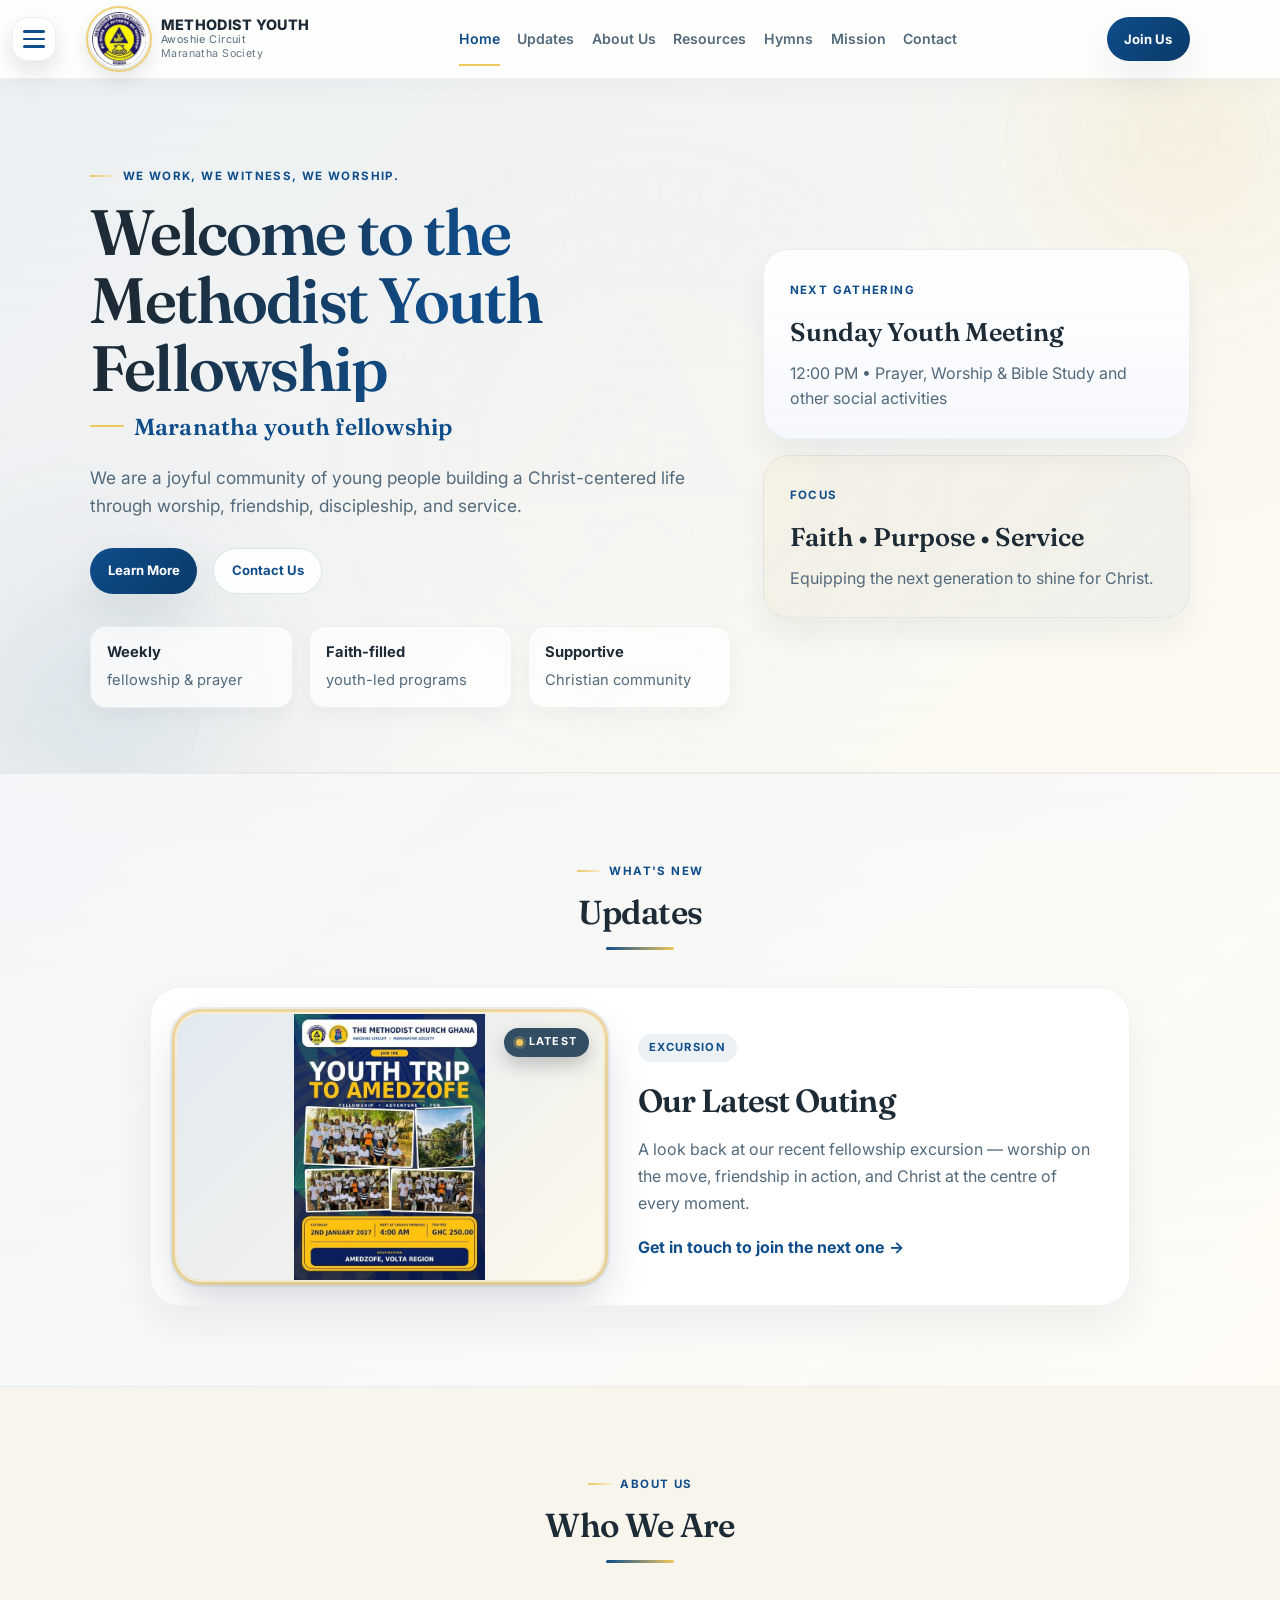
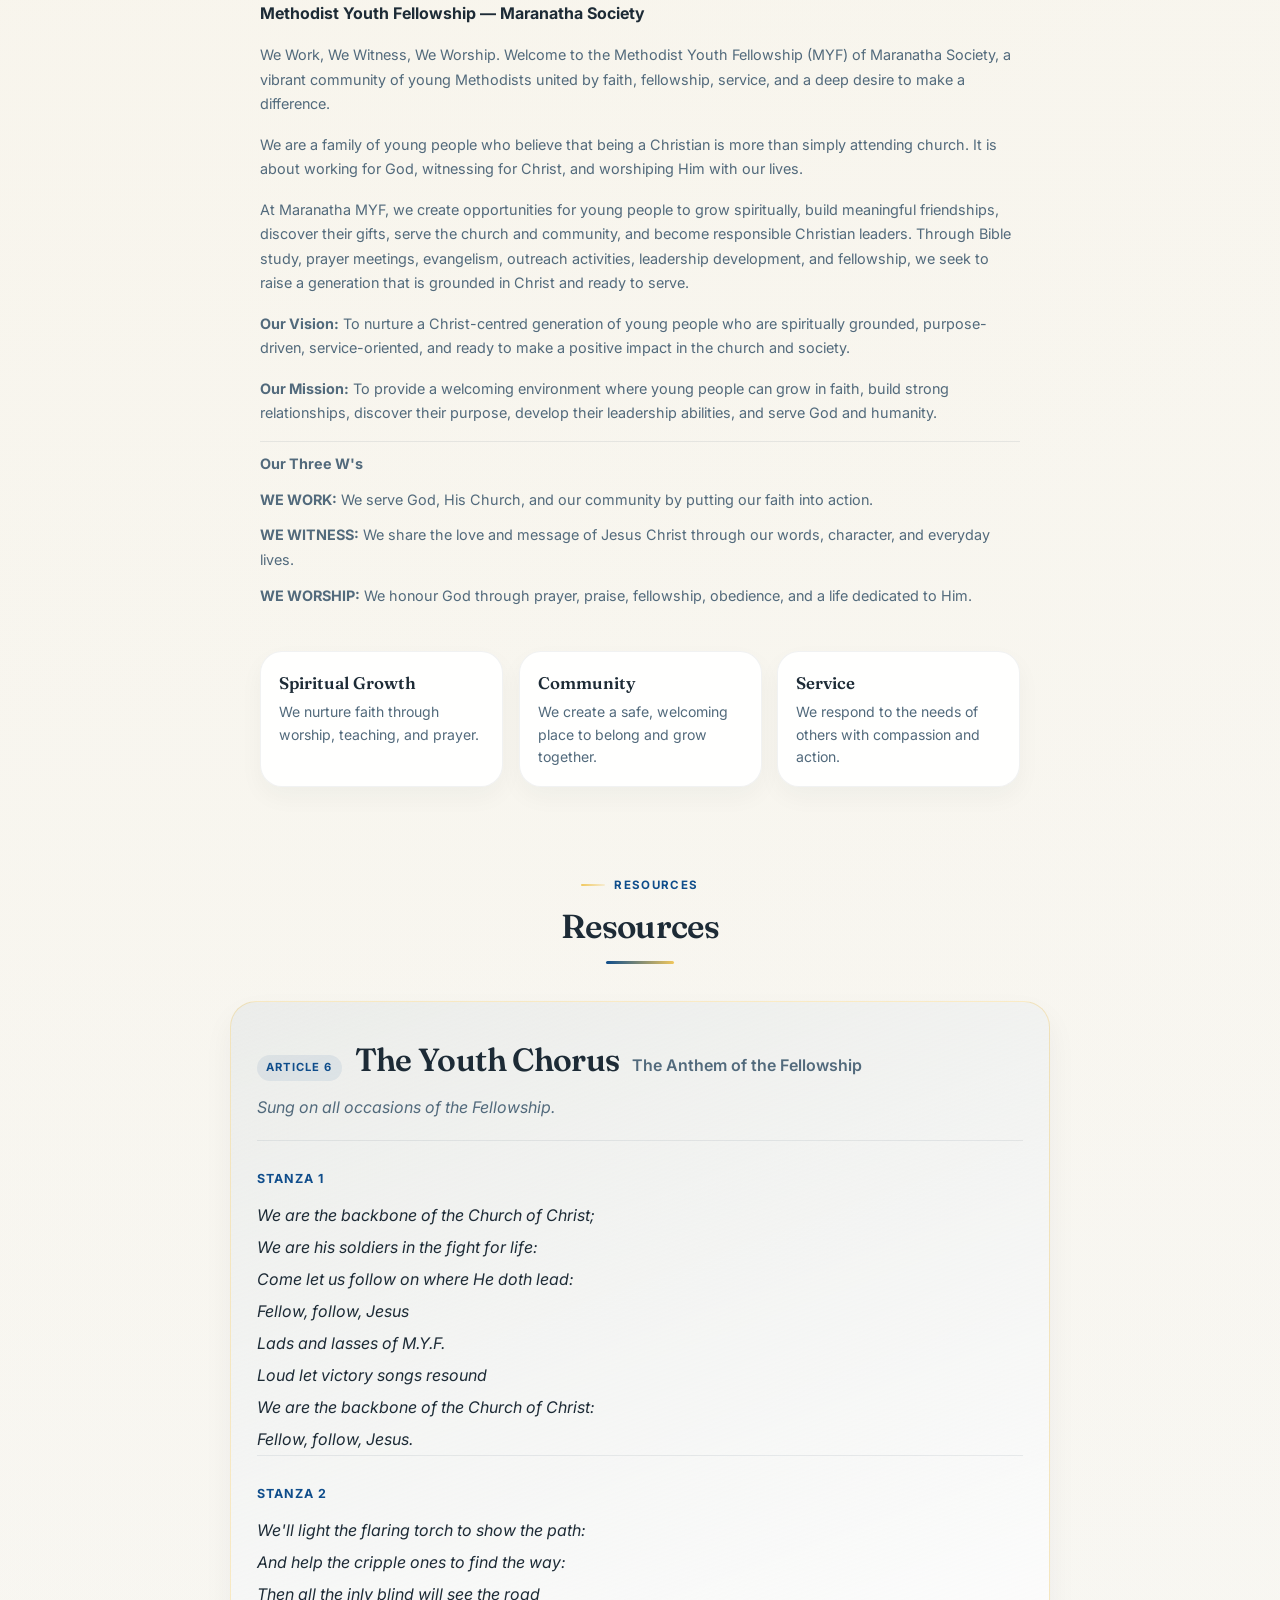
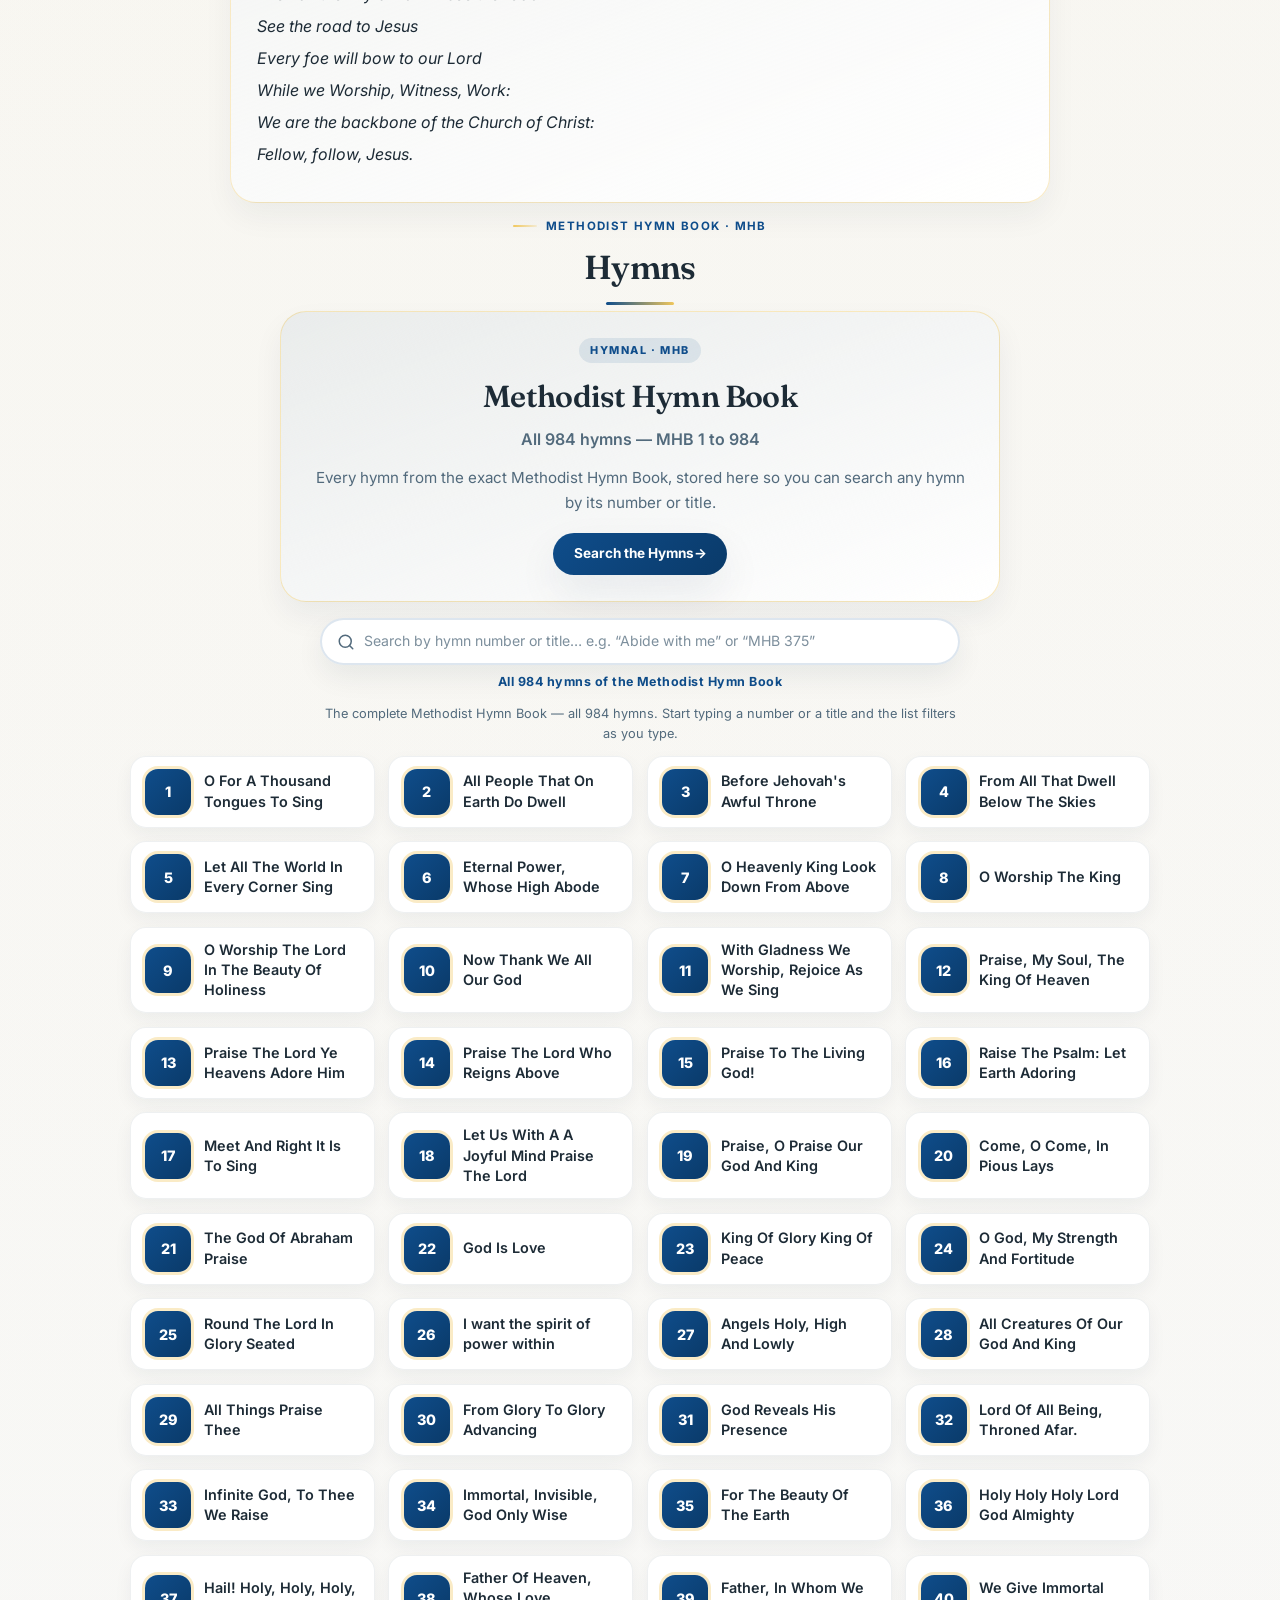
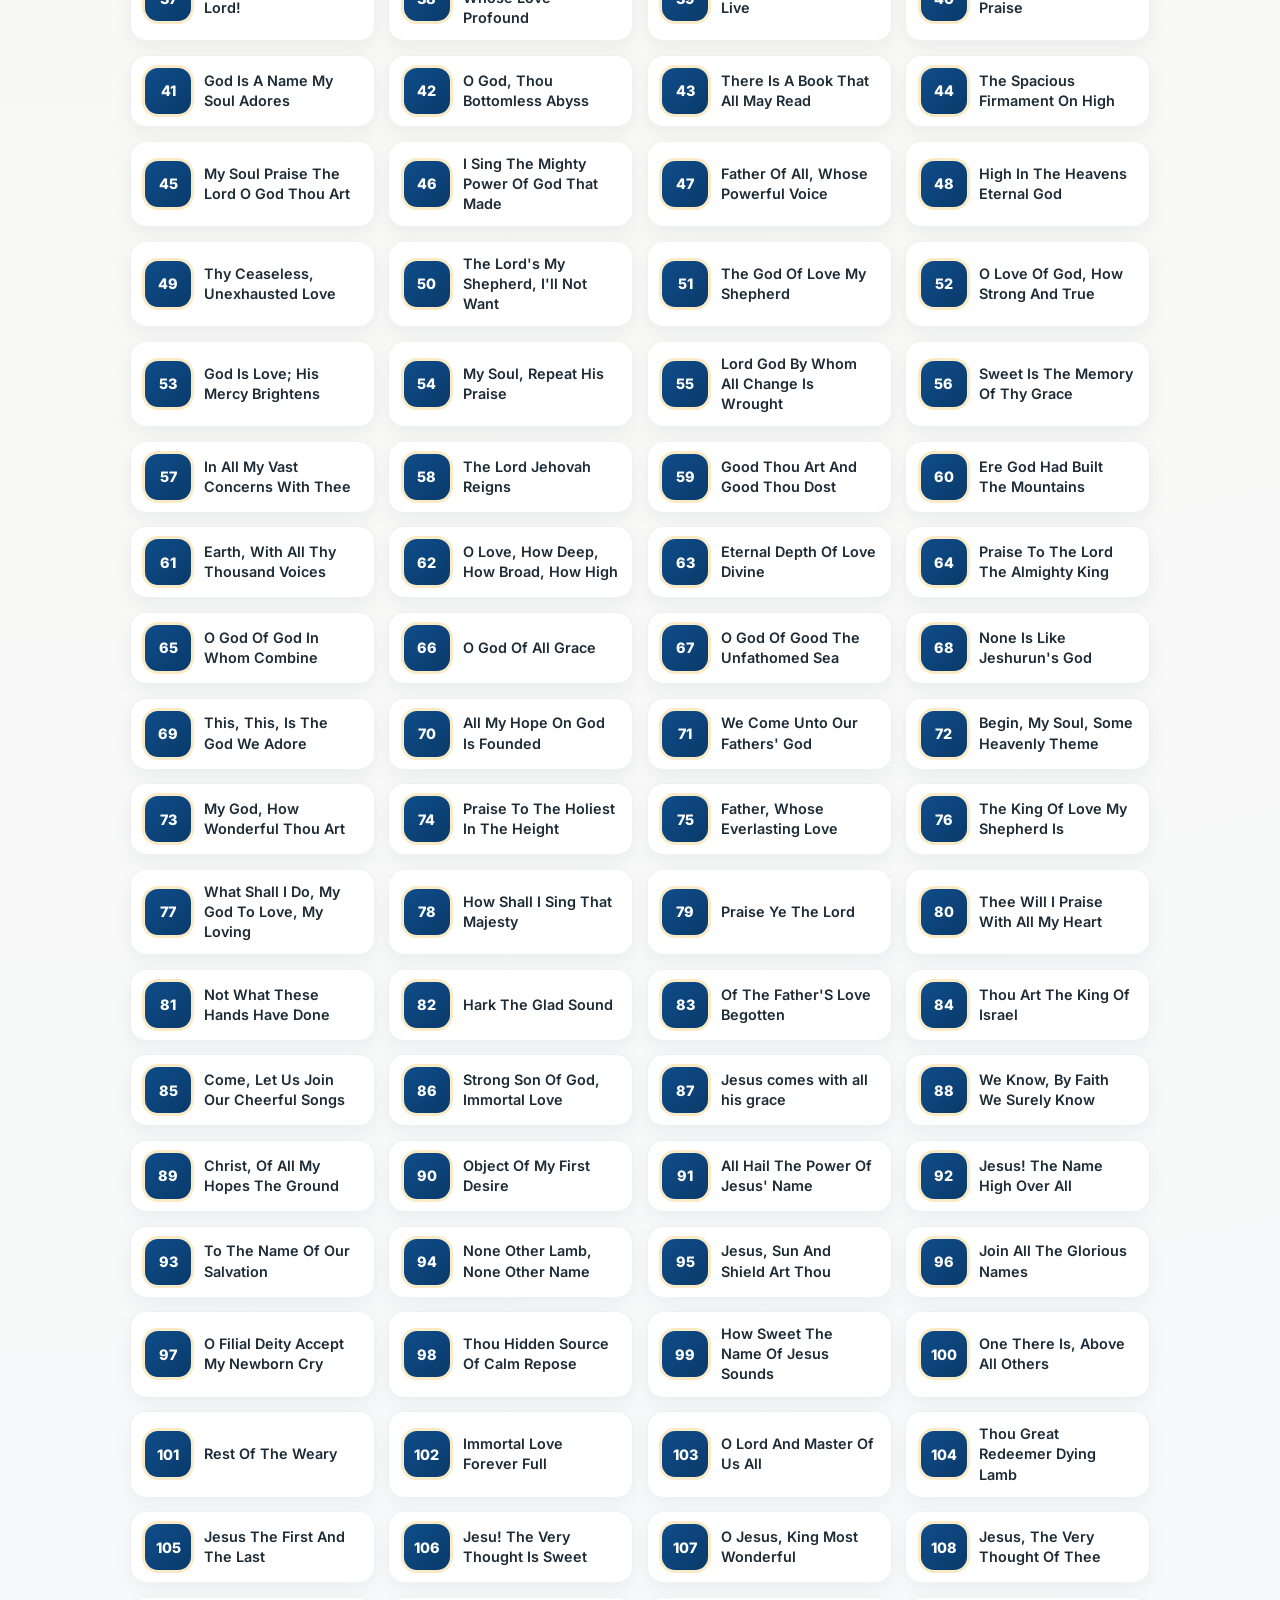
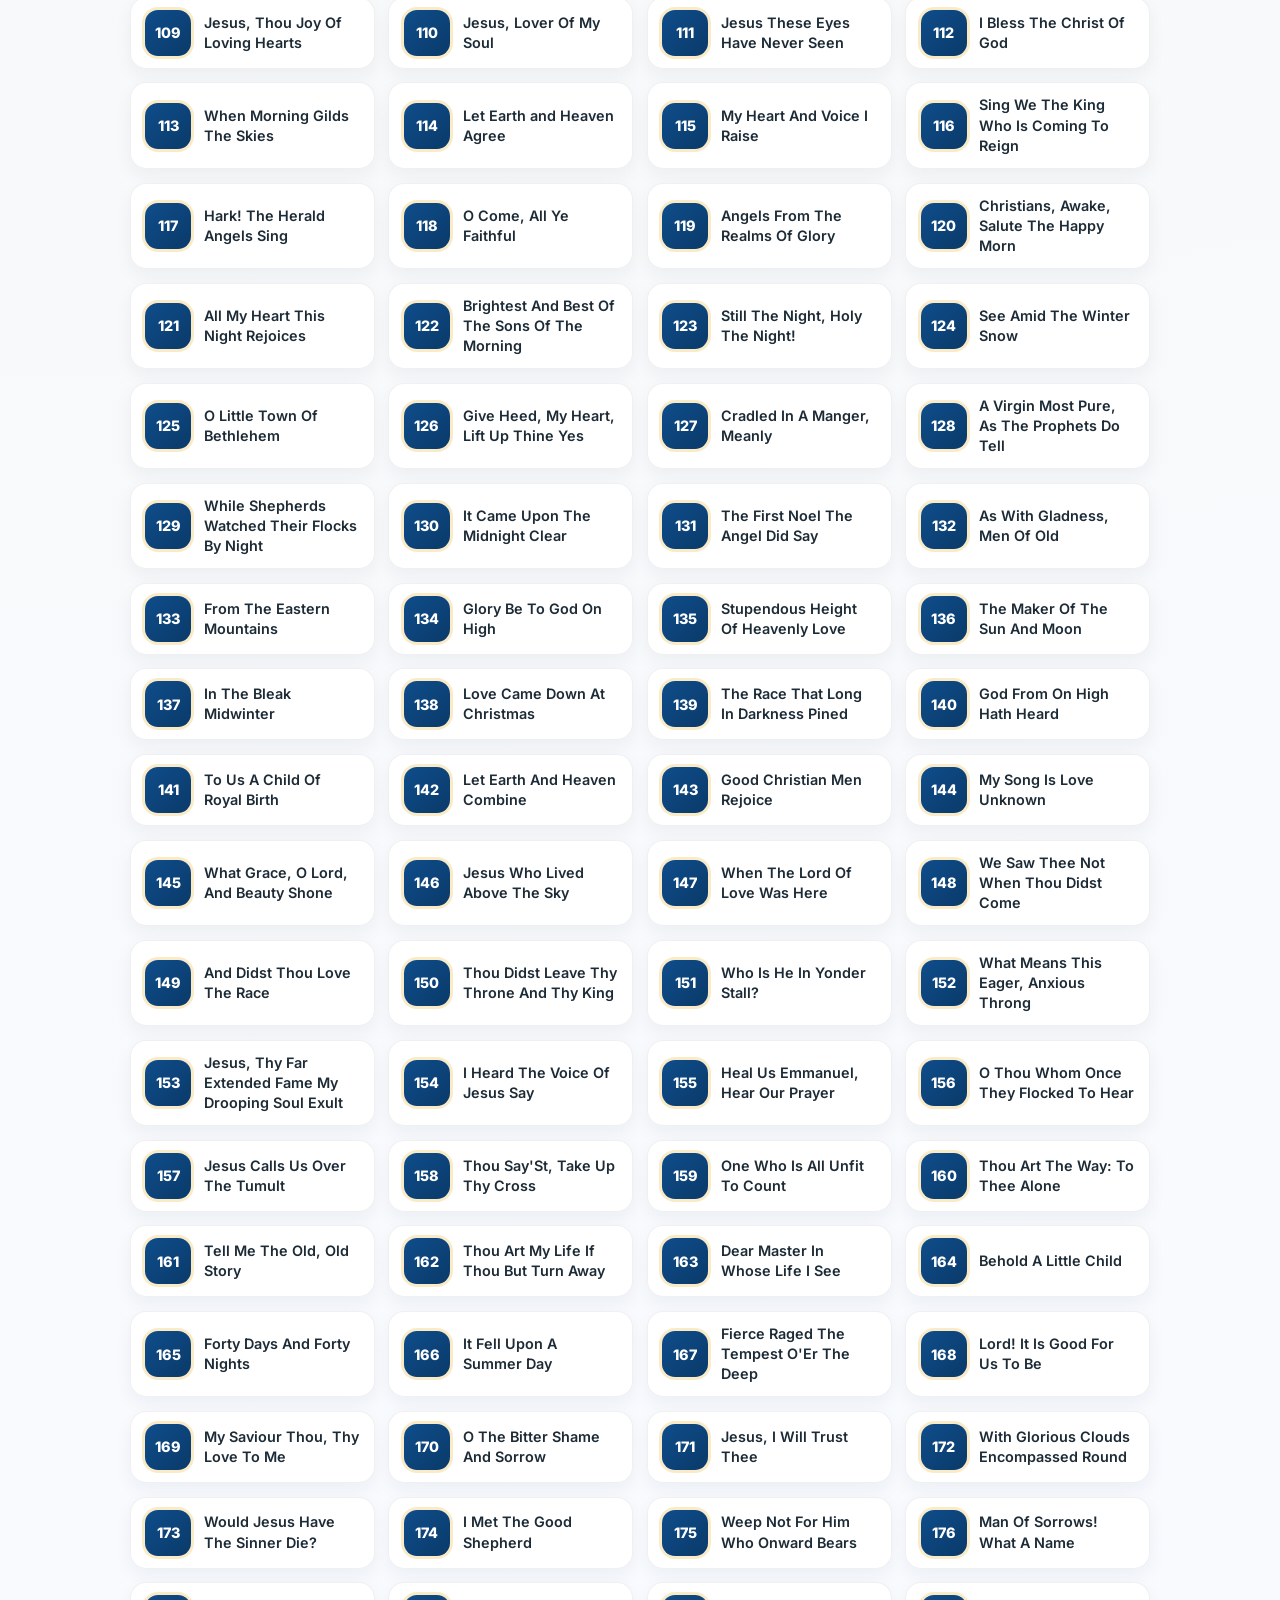
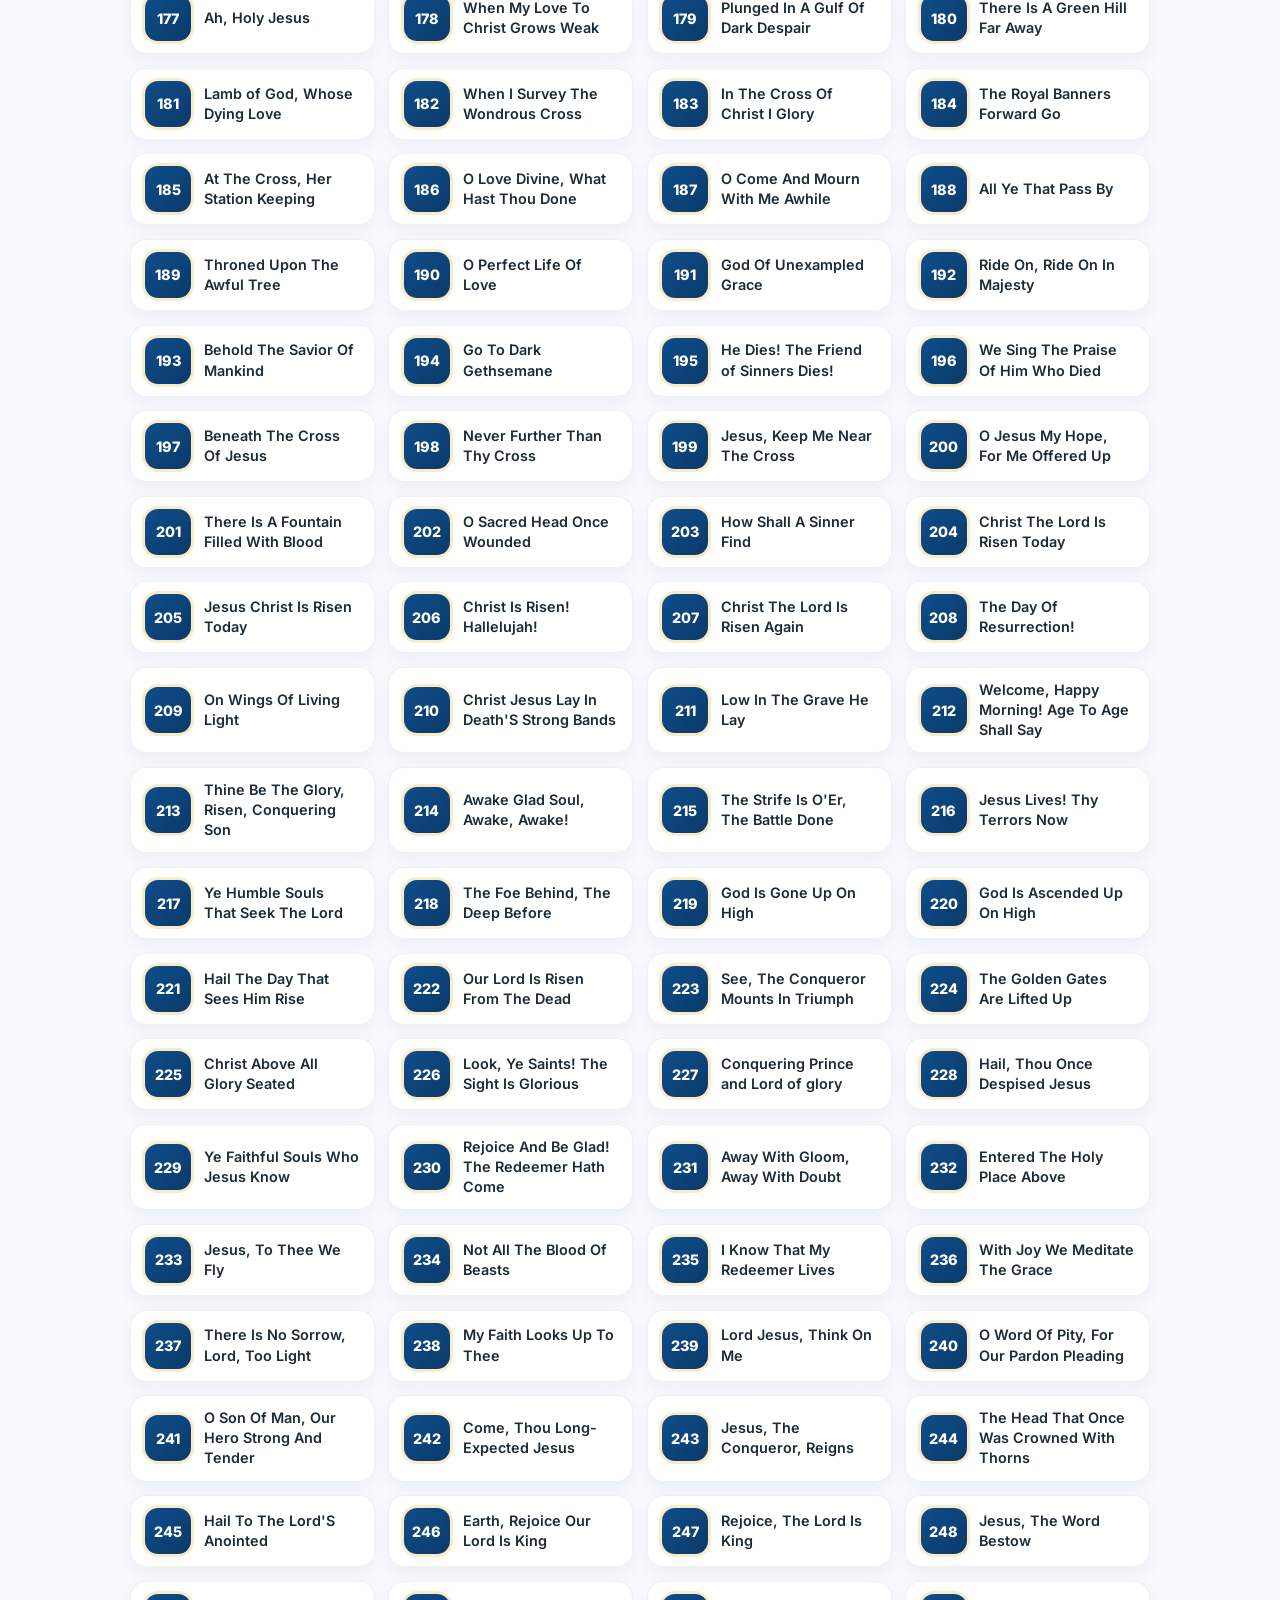
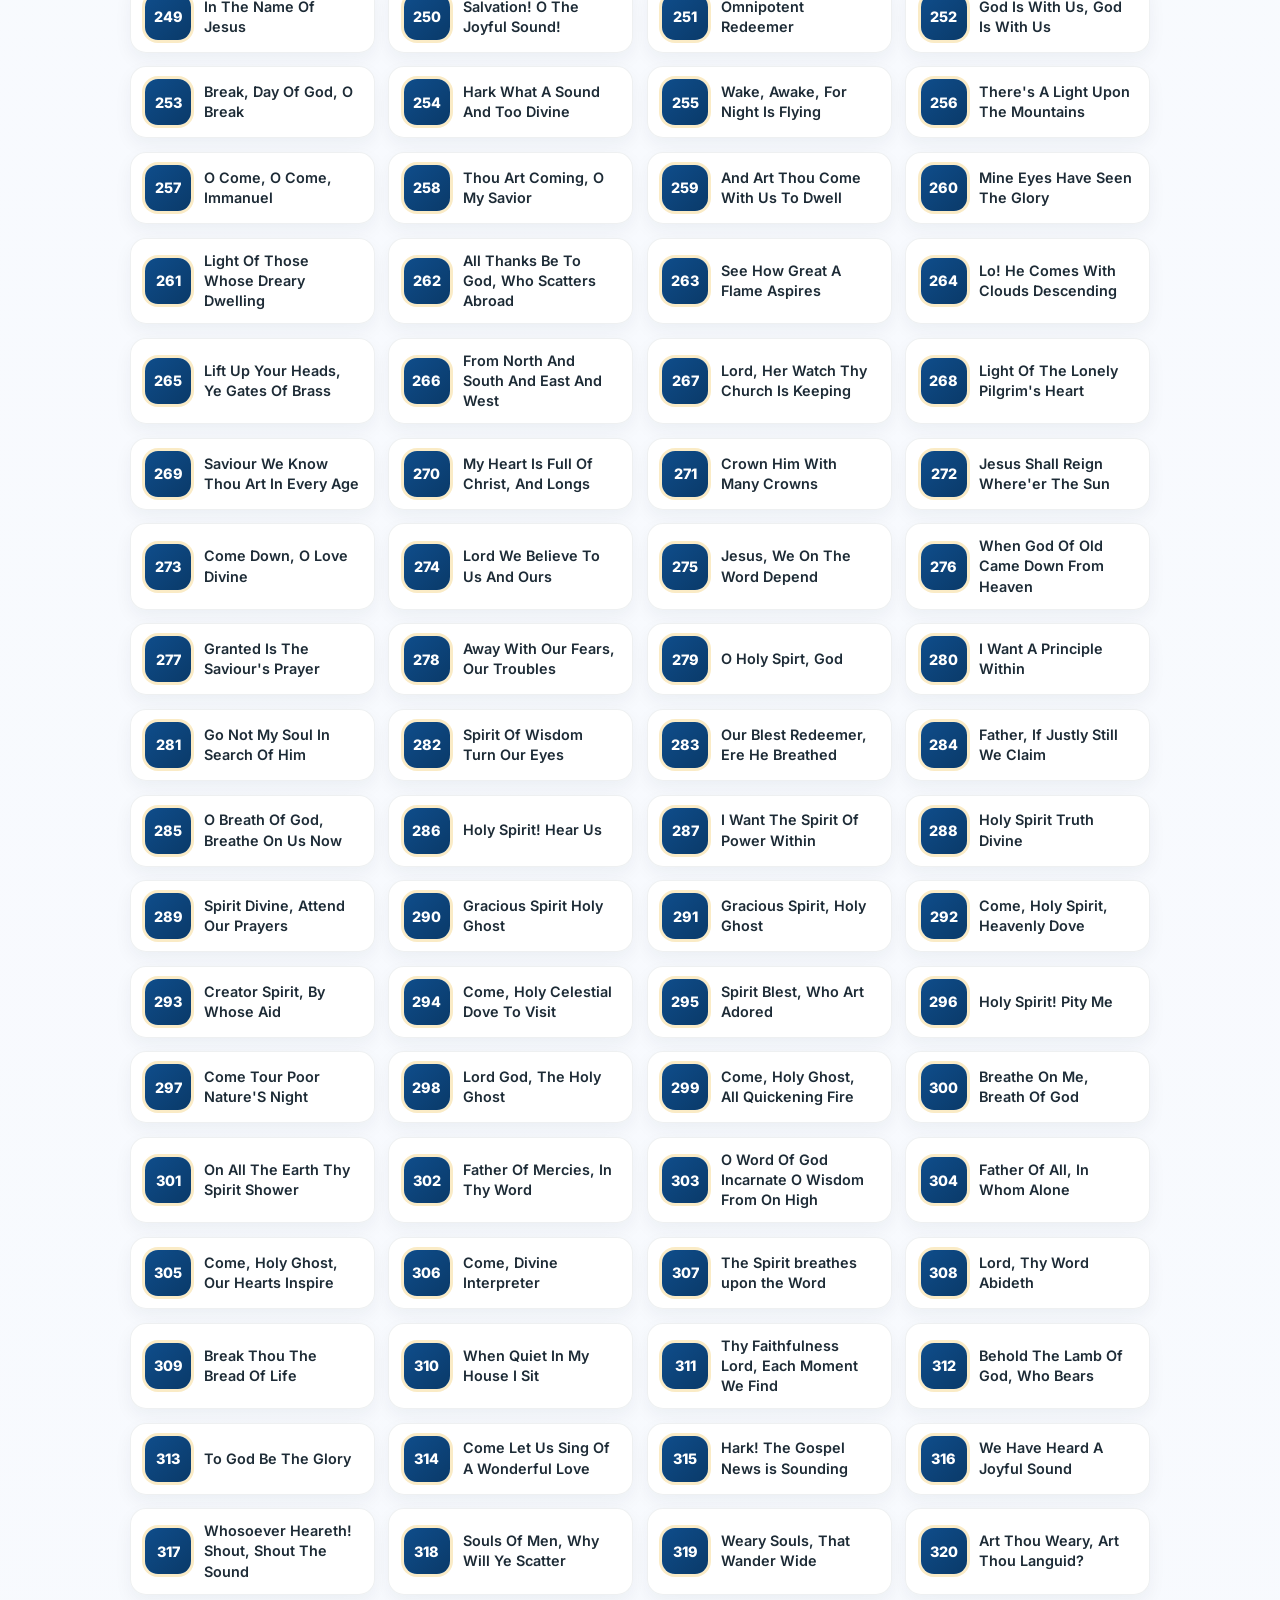
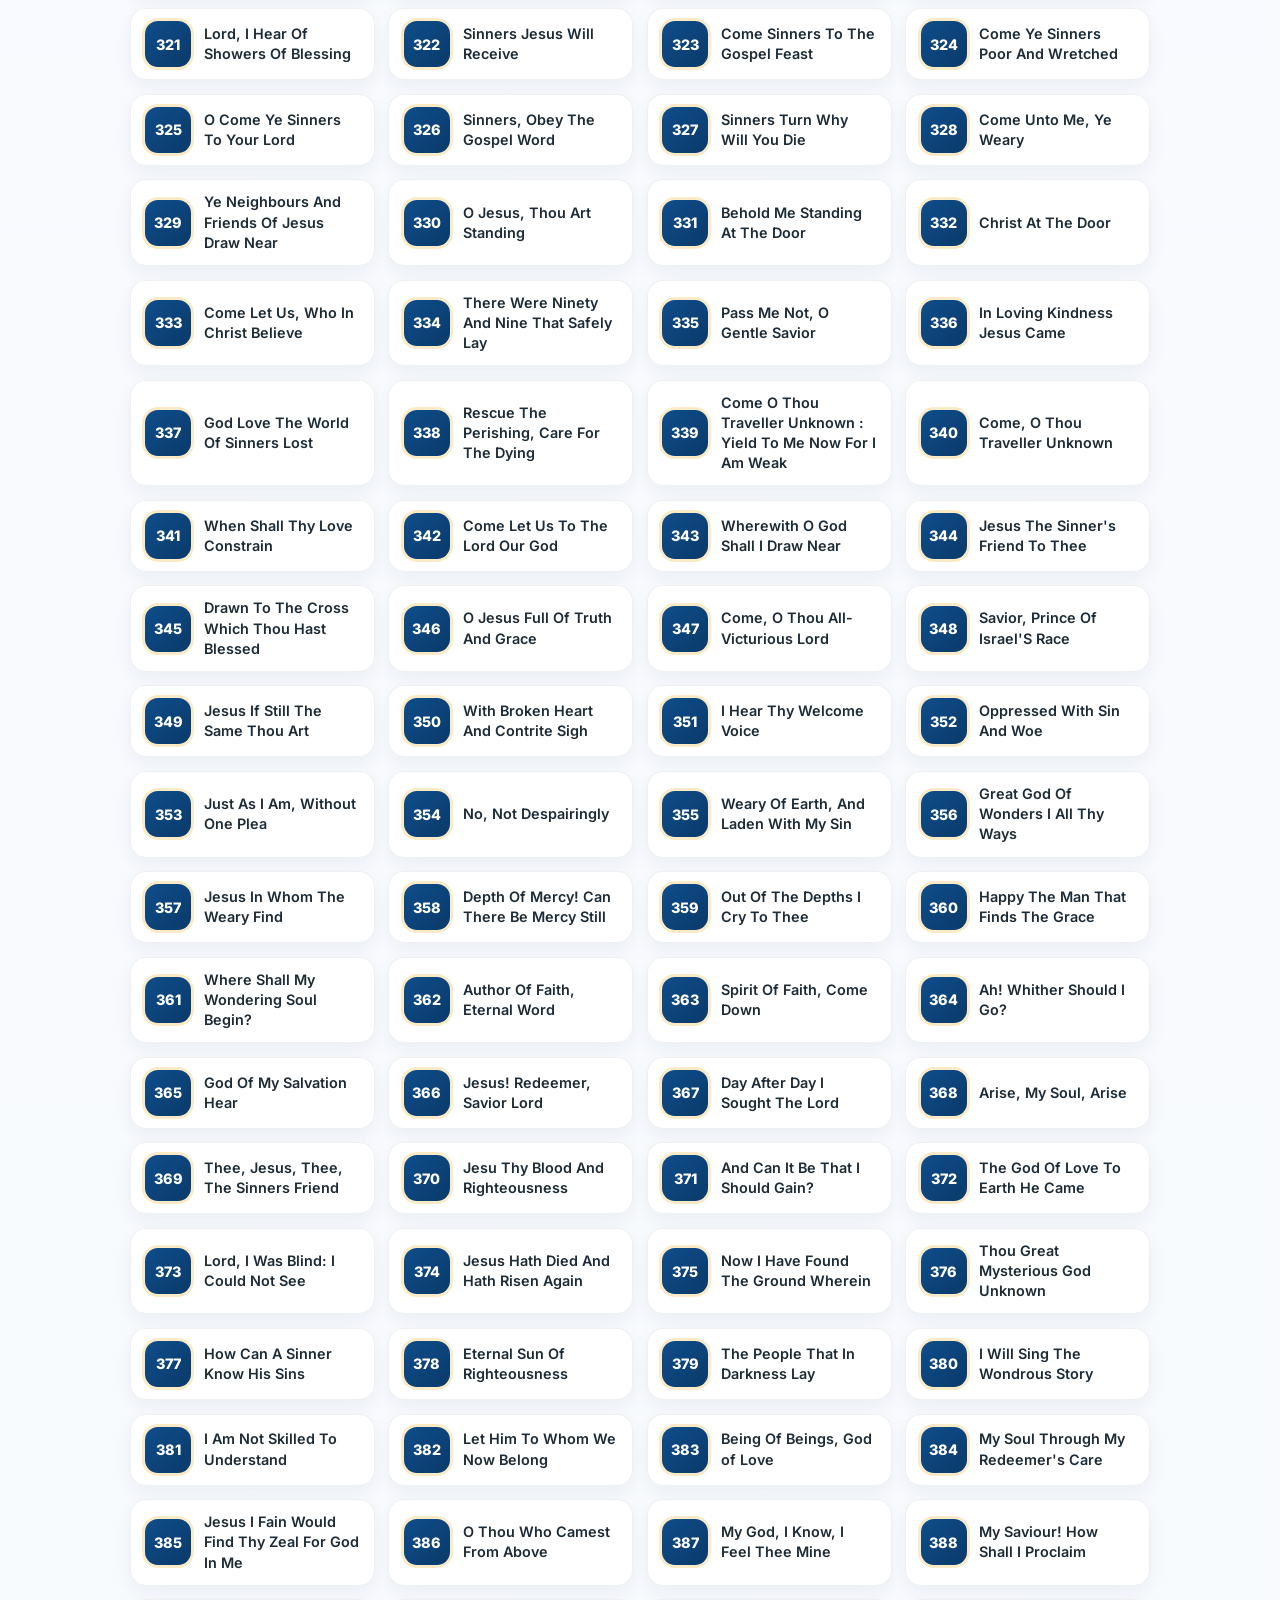
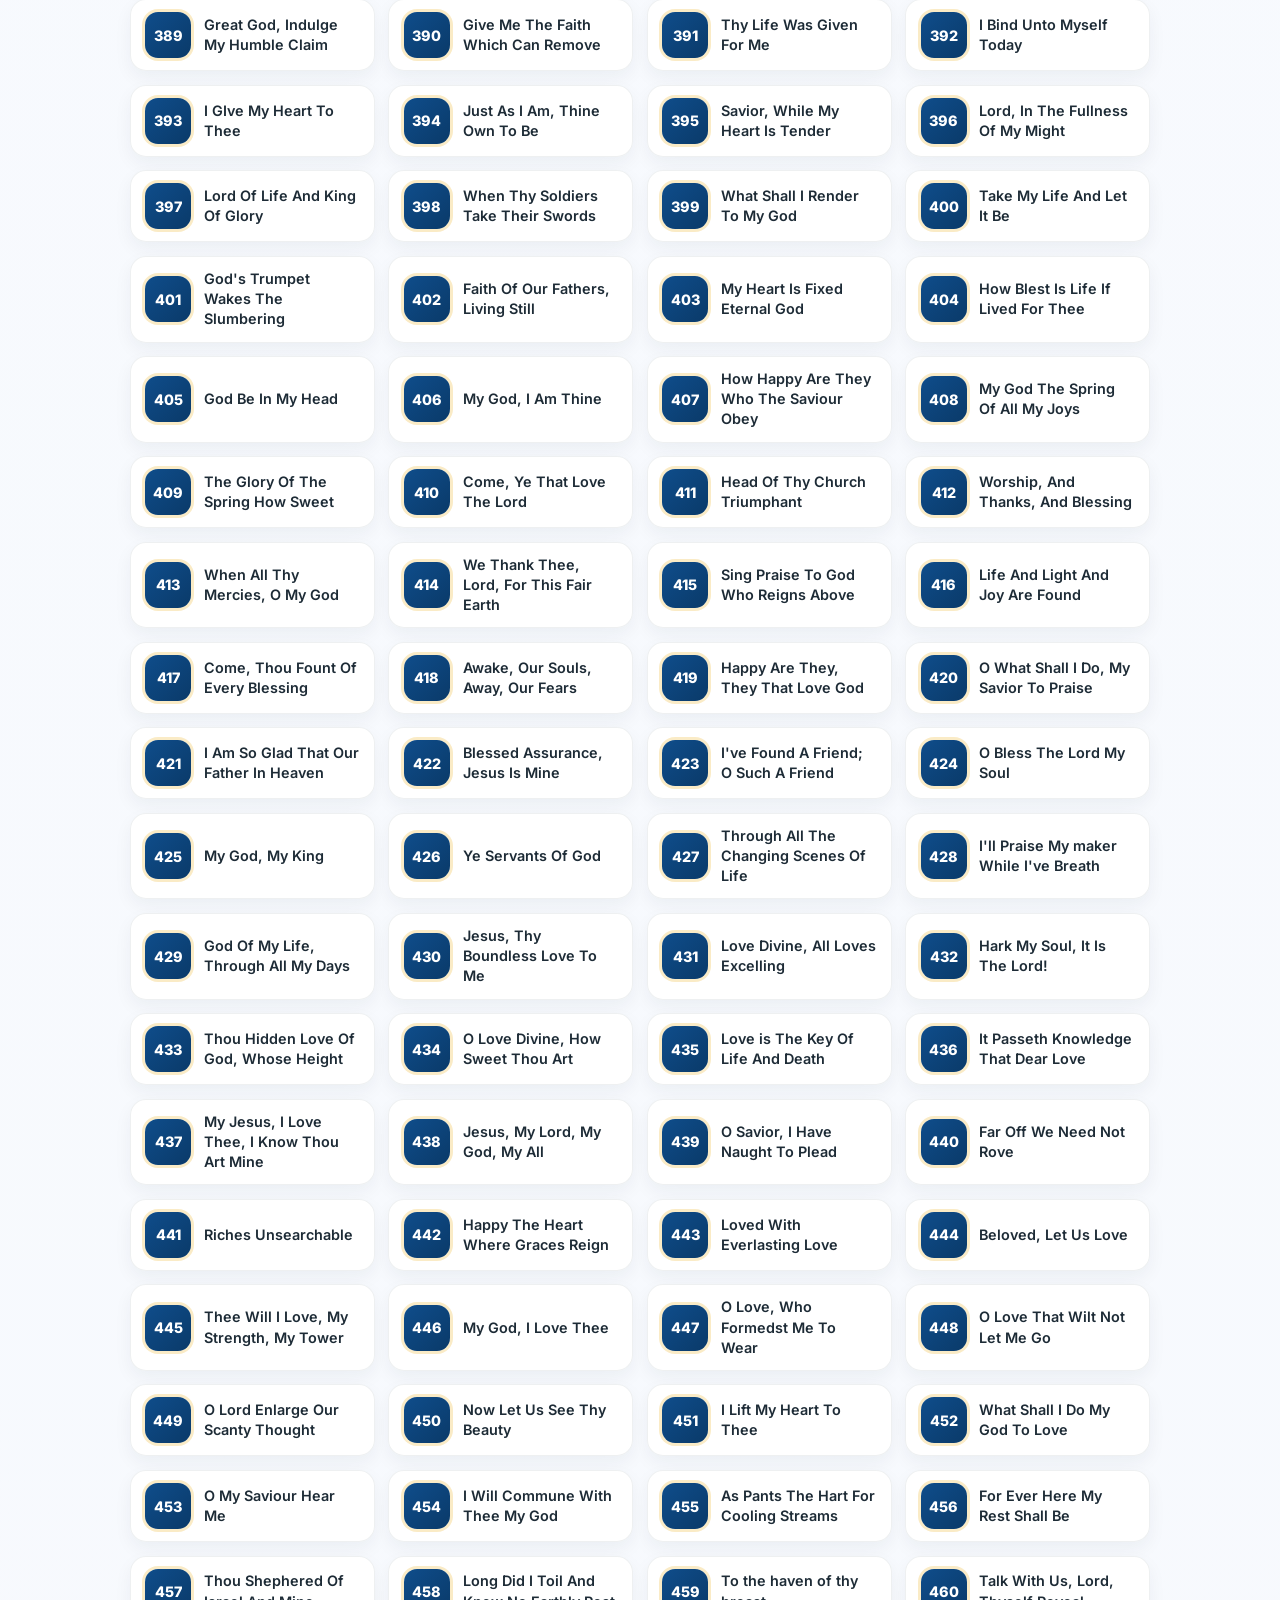
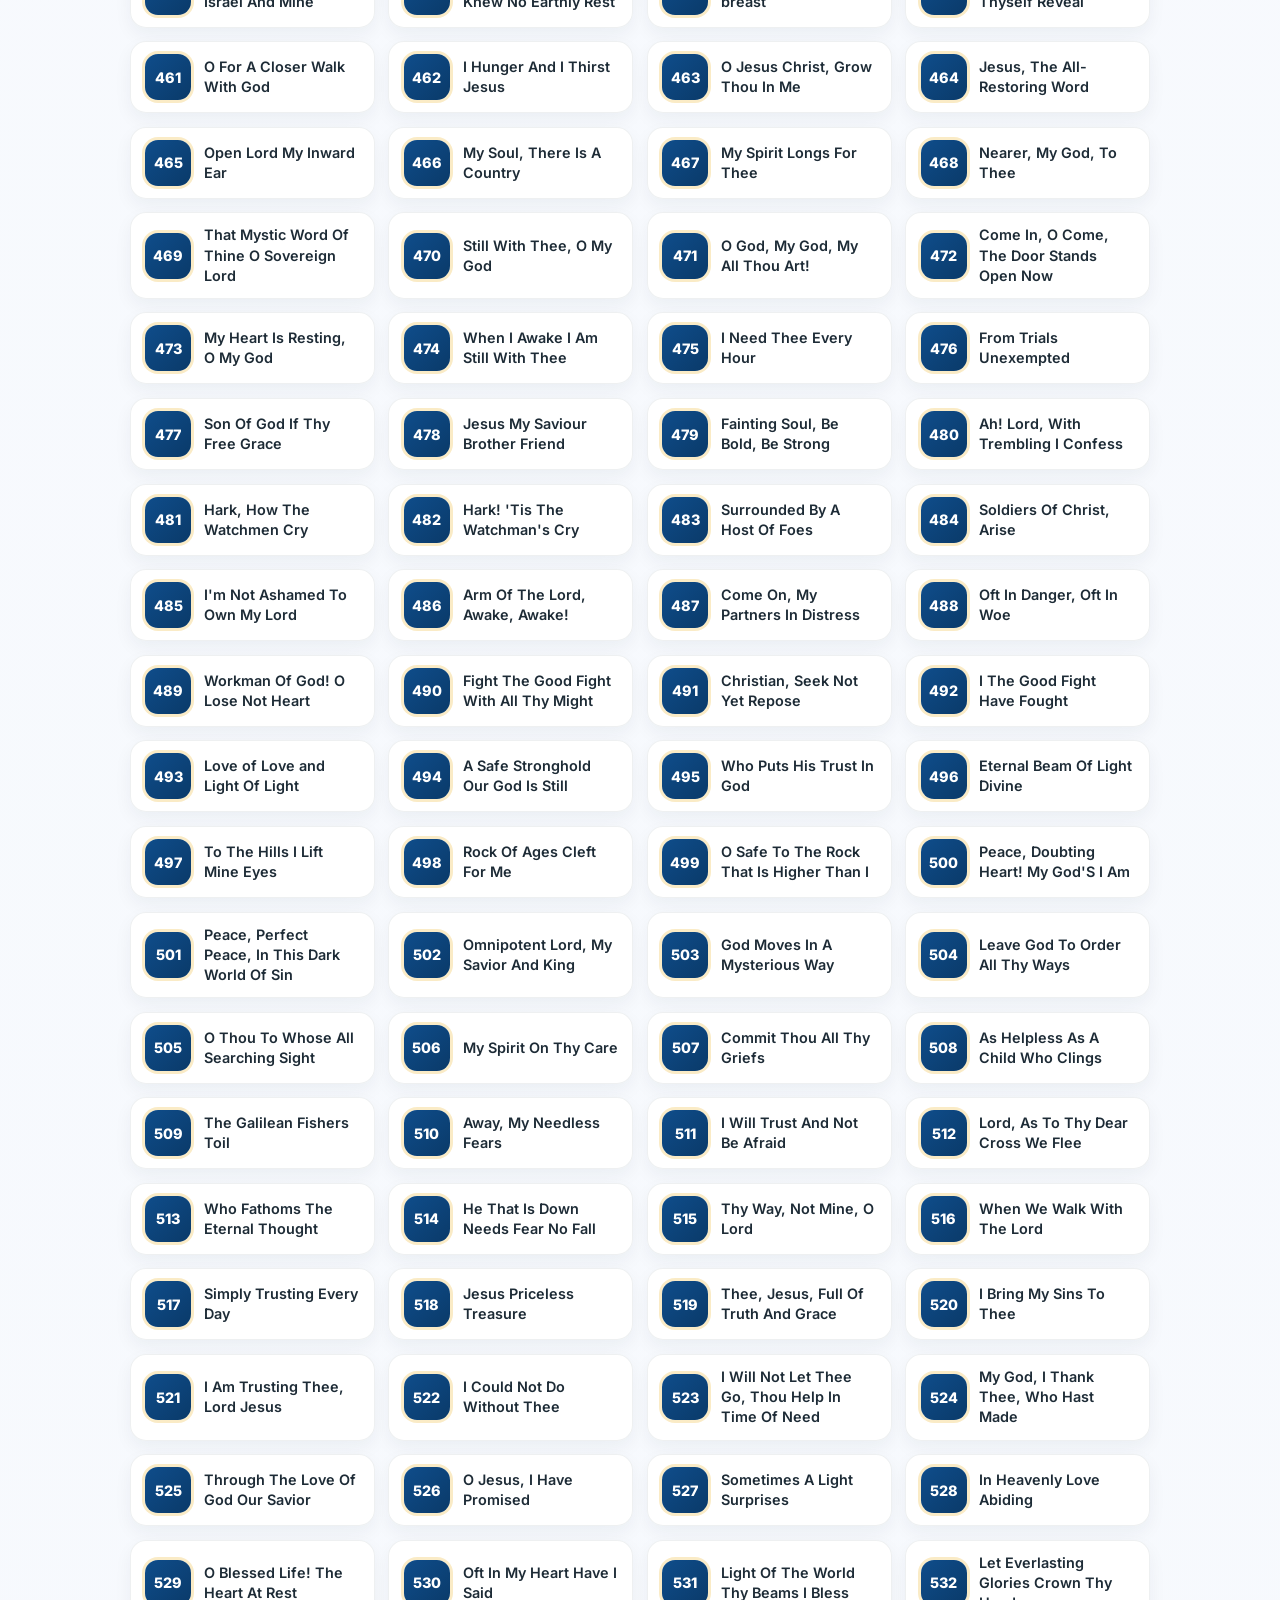
==== commit 4d4adbf0: "Add professional image gallery to About Us section" ====
--- a/index.html
+++ b/index.html
@@ -219,8 +219,6 @@
           </div>
         </div>
       </section>
-
-      <section id="resources" class="section">
         <div class="container">
           <div class="section-heading center reveal">
             <p class="eyebrow">Resources</p>
--- a/style.css
+++ b/style.css
@@ -892,6 +892,71 @@
   font-size: 0.88rem;
 }
 
+.about-gallery {
+  margin-top: 2.5rem;
+}
+
+.about-gallery-grid {
+  display: grid;
+  grid-template-columns: repeat(auto-fill, minmax(280px, 1fr));
+  gap: 1rem;
+  max-width: 1200px;
+  margin: 0 auto;
+}
+
+.gallery-item {
+  position: relative;
+  border-radius: 20px;
+  overflow: hidden;
+  aspect-ratio: 4 / 3;
+  background: linear-gradient(135deg, rgba(15, 77, 139, 0.08), rgba(240, 199, 93, 0.08));
+  box-shadow: 0 8px 24px rgba(17, 41, 63, 0.08);
+  cursor: pointer;
+  transition: transform 0.4s cubic-bezier(0.22, 1, 0.36, 1), box-shadow 0.4s ease;
+}
+
+.gallery-item:hover {
+  transform: translateY(-6px) scale(1.02);
+  box-shadow: 0 20px 40px rgba(17, 41, 63, 0.15);
+}
+
+.gallery-item img {
+  width: 100%;
+  height: 100%;
+  object-fit: cover;
+  transition: transform 0.6s cubic-bezier(0.22, 1, 0.36, 1), filter 0.4s ease;
+}
+
+.gallery-item:hover img {
+  transform: scale(1.08);
+  filter: brightness(1.05) saturate(1.1);
+}
+
+.gallery-item::before {
+  content: '';
+  position: absolute;
+  inset: 0;
+  background: linear-gradient(180deg, transparent 50%, rgba(9, 17, 20, 0.35));
+  opacity: 0;
+  transition: opacity 0.3s ease;
+}
+
+.gallery-item:hover::before {
+  opacity: 1;
+}
+
+@media (max-width: 820px) {
+  .about-gallery-grid {
+    grid-template-columns: repeat(auto-fill, minmax(240px, 1fr));
+    gap: 0.75rem;
+  }
+
+  .gallery-item {
+    aspect-ratio: 3 / 2;
+    border-radius: 16px;
+  }
+}
+
 .accent-section {
   background: linear-gradient(180deg, rgba(15, 76, 138, 0.04), rgba(244, 200, 76, 0.08));
 }
@@ -1972,10 +2037,23 @@
 .btn,
 .panel-link,
 .menu-toggle,
-.back-to-top,
-.link-arrow,
-.send-method-btn,
-.footer-col a {
+  .back-to-top,
+  .link-arrow,
+  .send-method-btn,
+  .footer-col a,
+  .btn,
+  .panel-link,
+  .hymn-card,
+  .resource-cta,
+  .hymn-intro-cta,
+  .hymn-nav-btn,
+  .hymn-view-close,
+  .mission-card,
+  .point-card,
+  .update-card,
+  .resource-card,
+  .anthem-card,
+  [data-method] {
   -webkit-tap-highlight-color: transparent;
   touch-action: manipulation;
 }
@@ -1983,7 +2061,19 @@
 .btn:active,
 .menu-toggle:active,
 .back-to-top:active,
-.link-arrow:active {
+.link-arrow:active,
+.hymn-card:active,
+.resource-cta:active,
+.hymn-intro-cta:active,
+.hymn-nav-btn:active,
+.hymn-view-close:active,
+.mission-card:active,
+.point-card:active,
+.update-card:active,
+.resource-card:active,
+.anthem-card:active,
+[data-method]:active,
+.send-method-btn:active {
   transform: scale(0.96);
 }
 
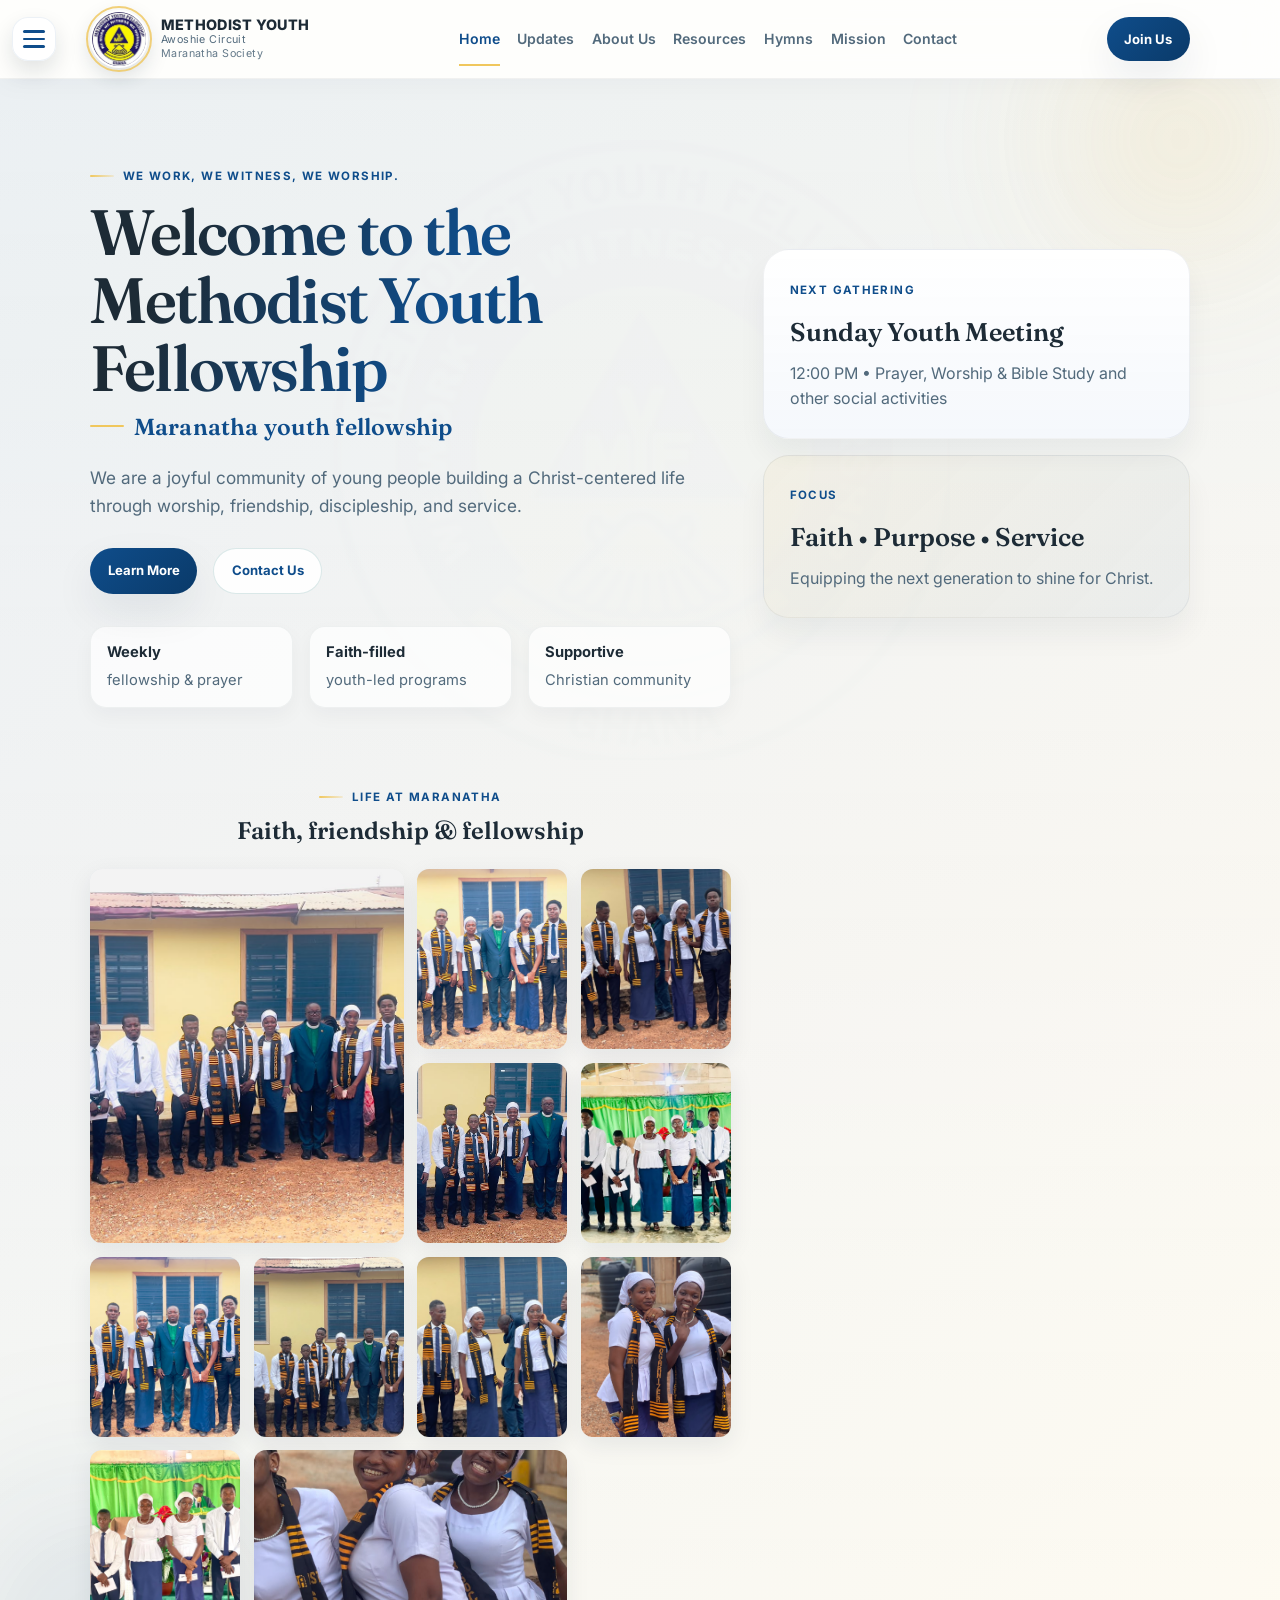
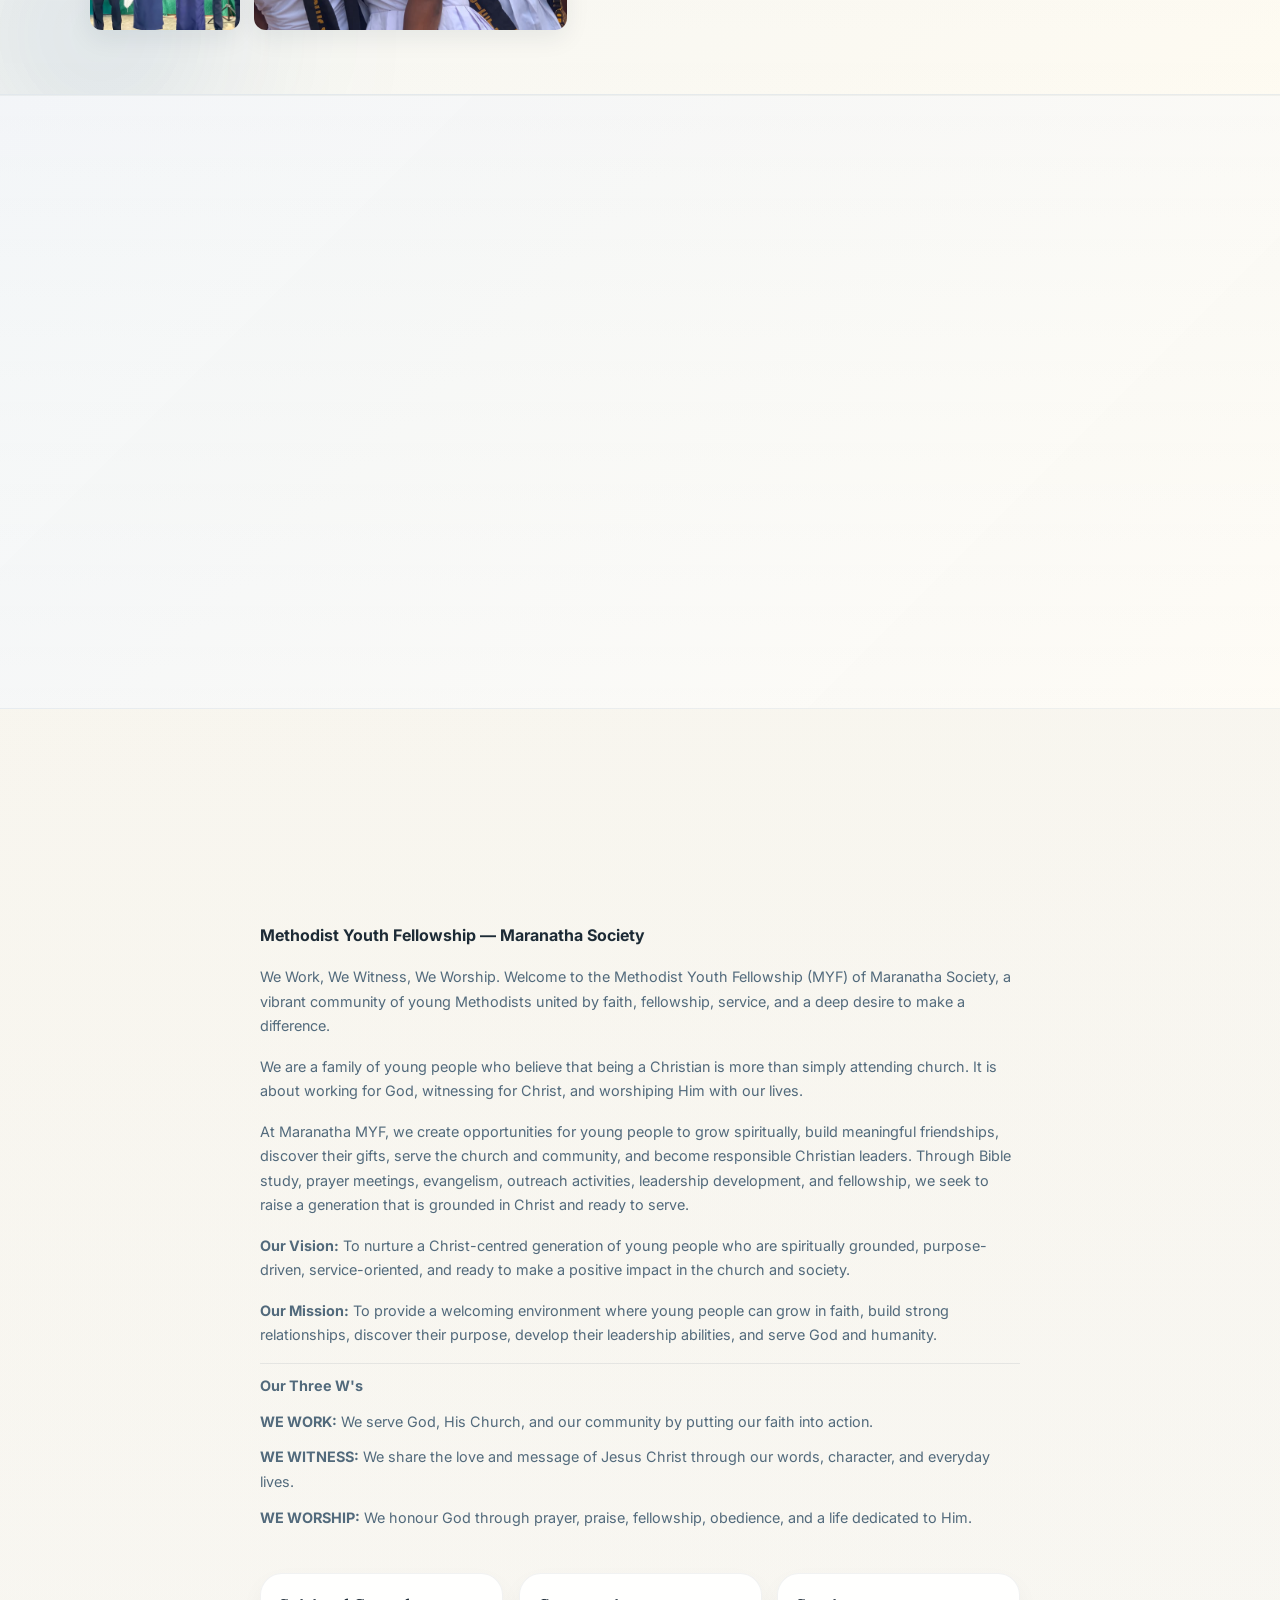
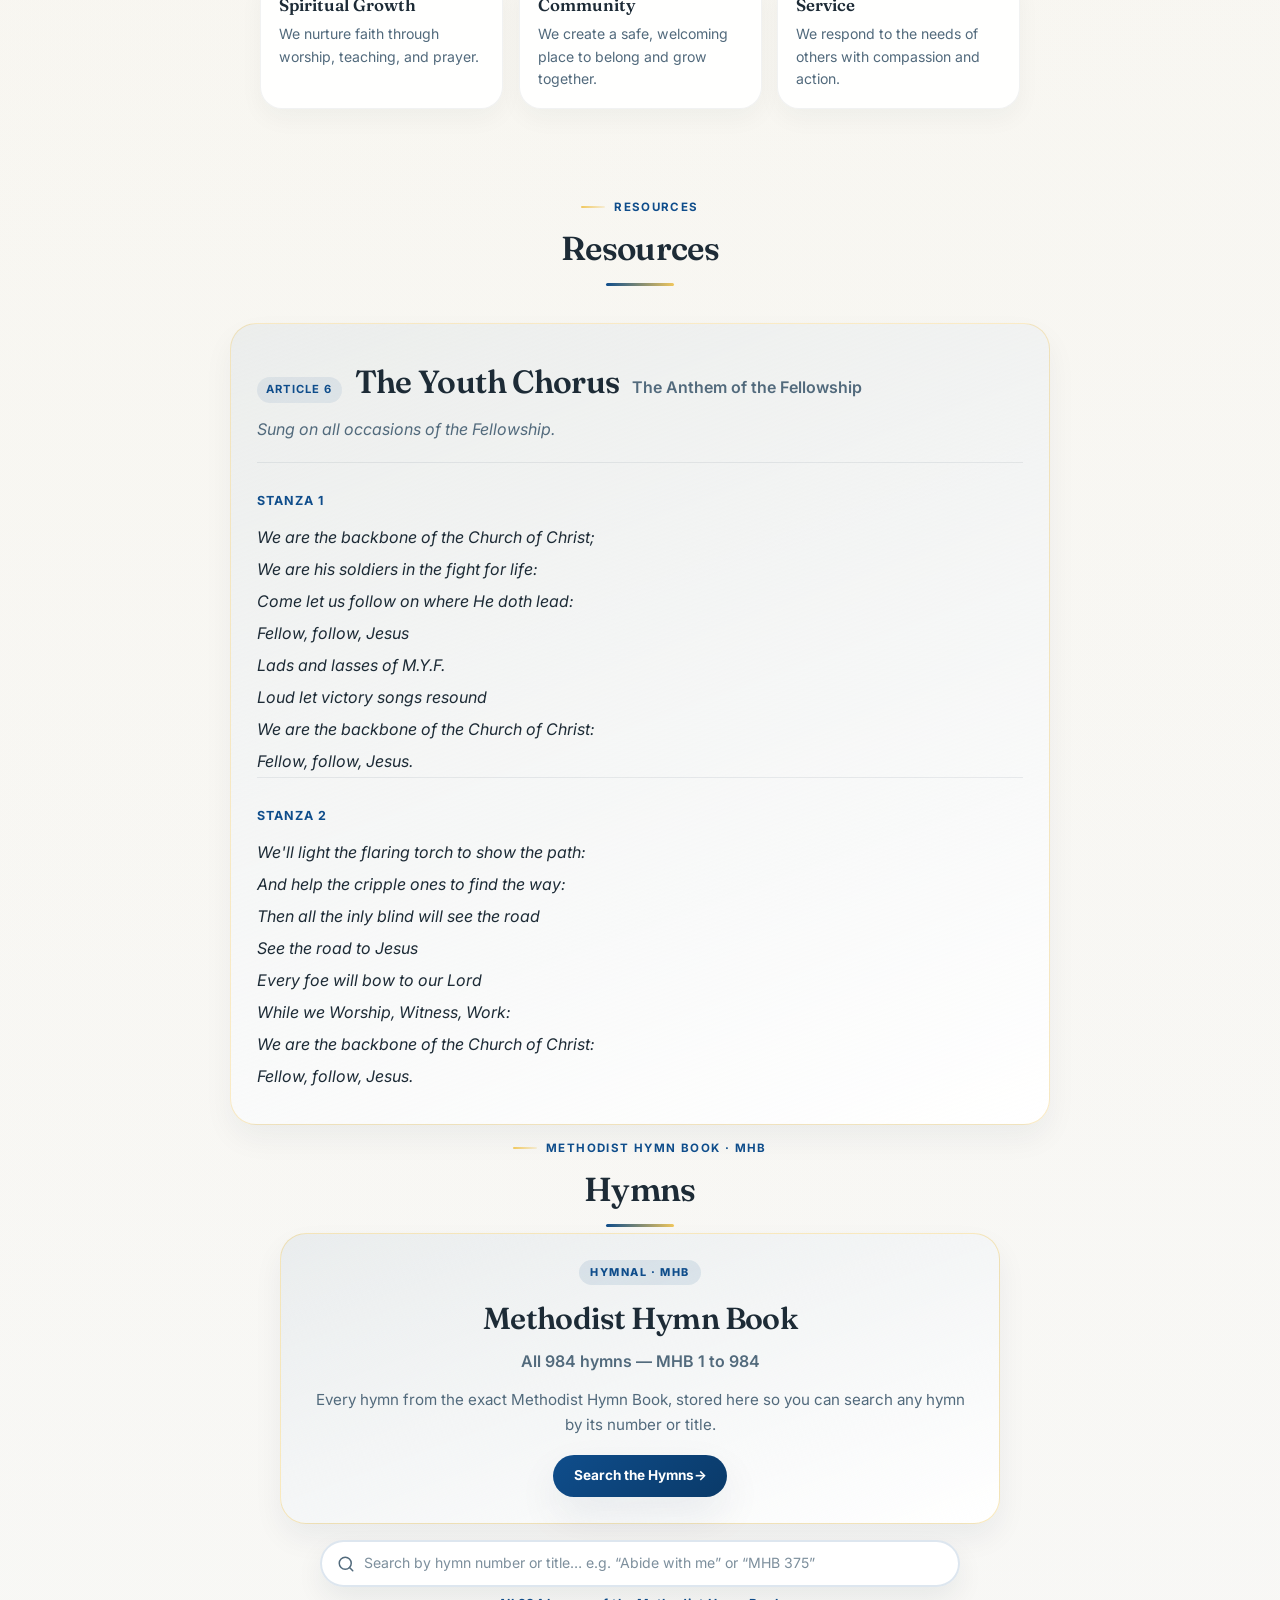
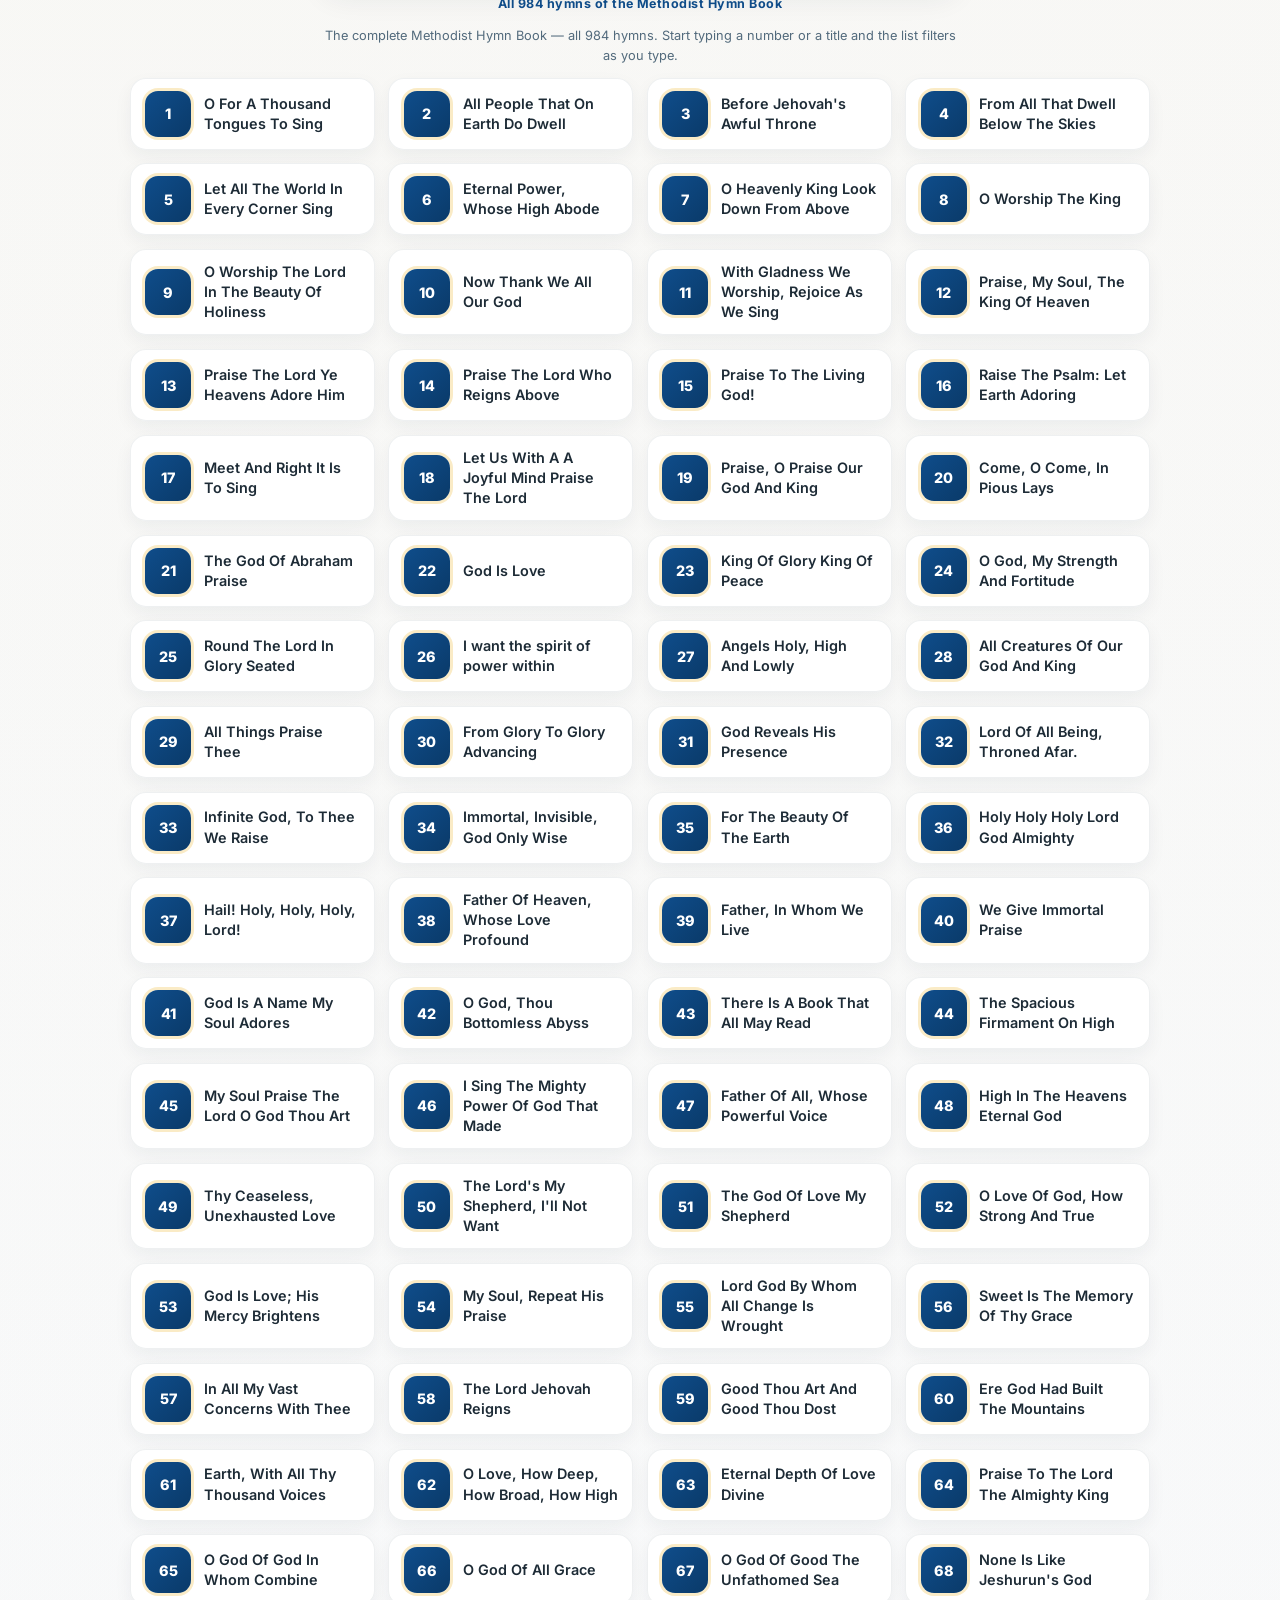
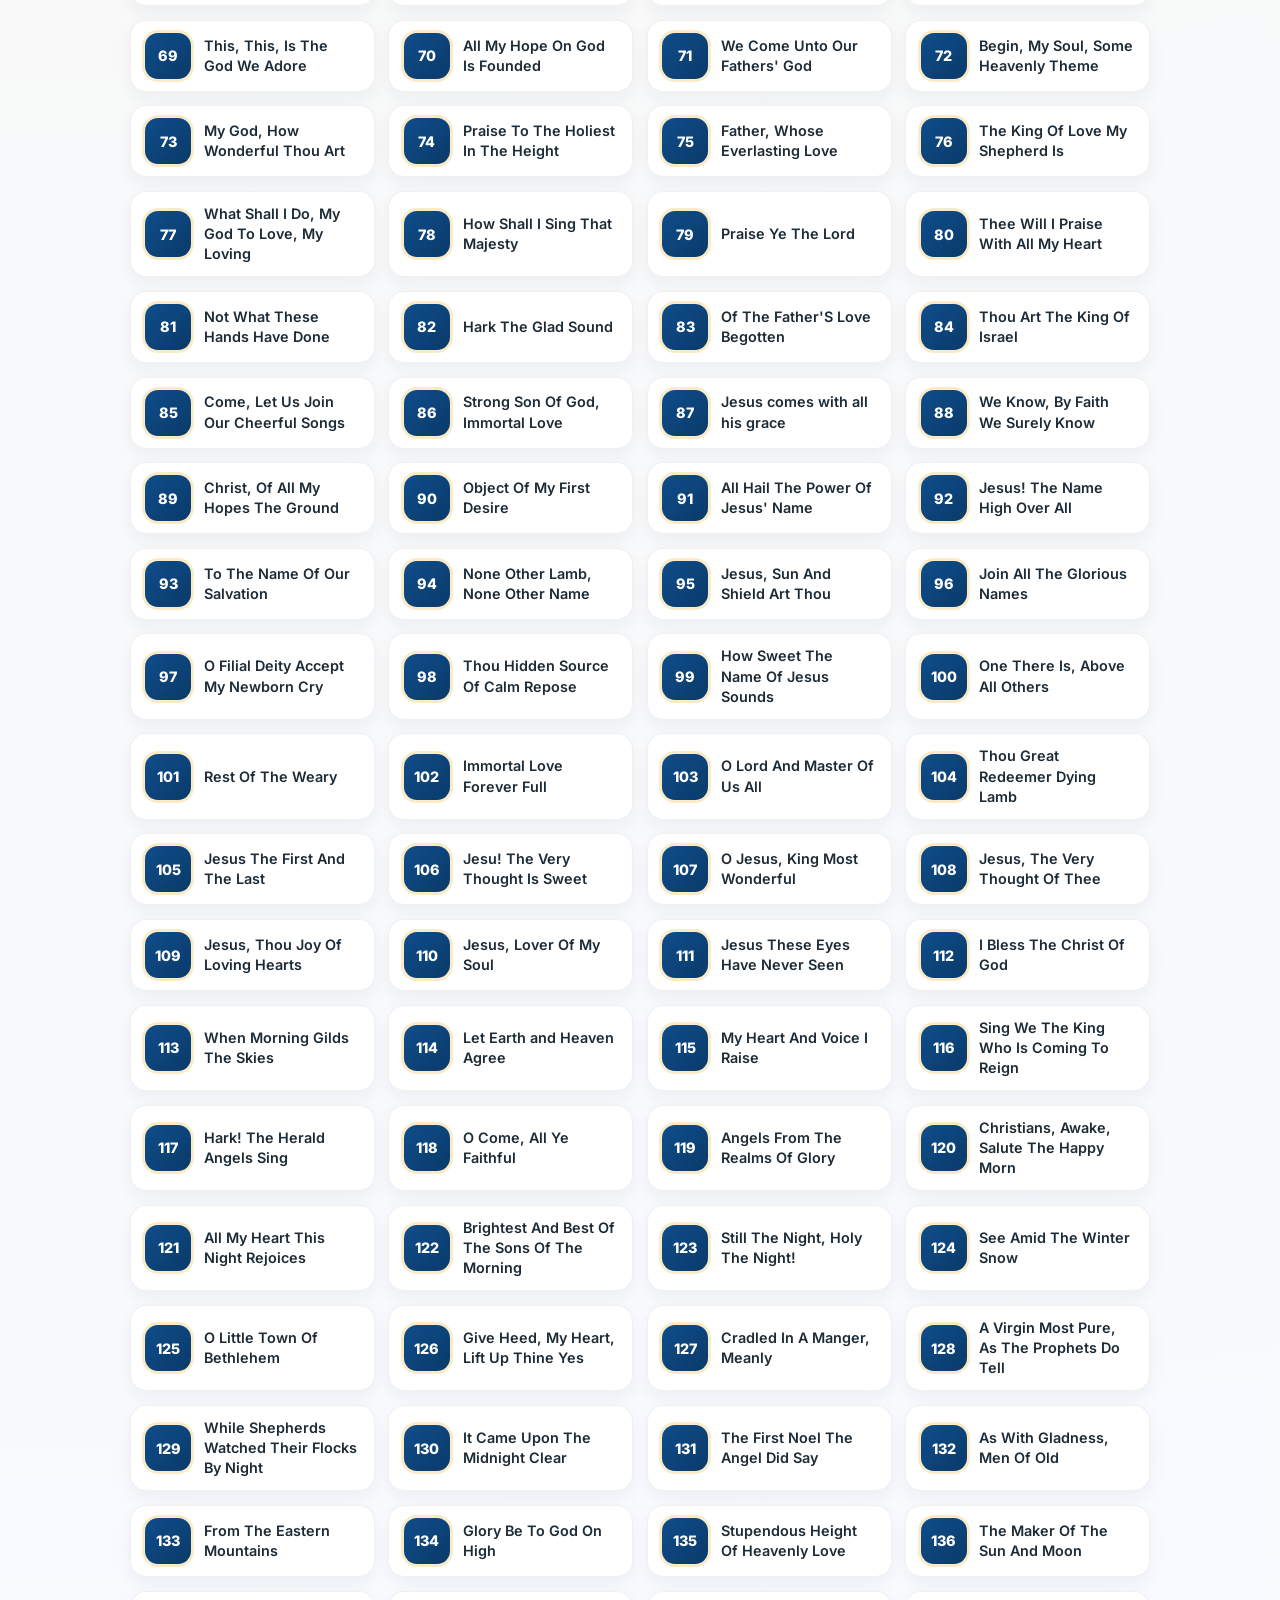
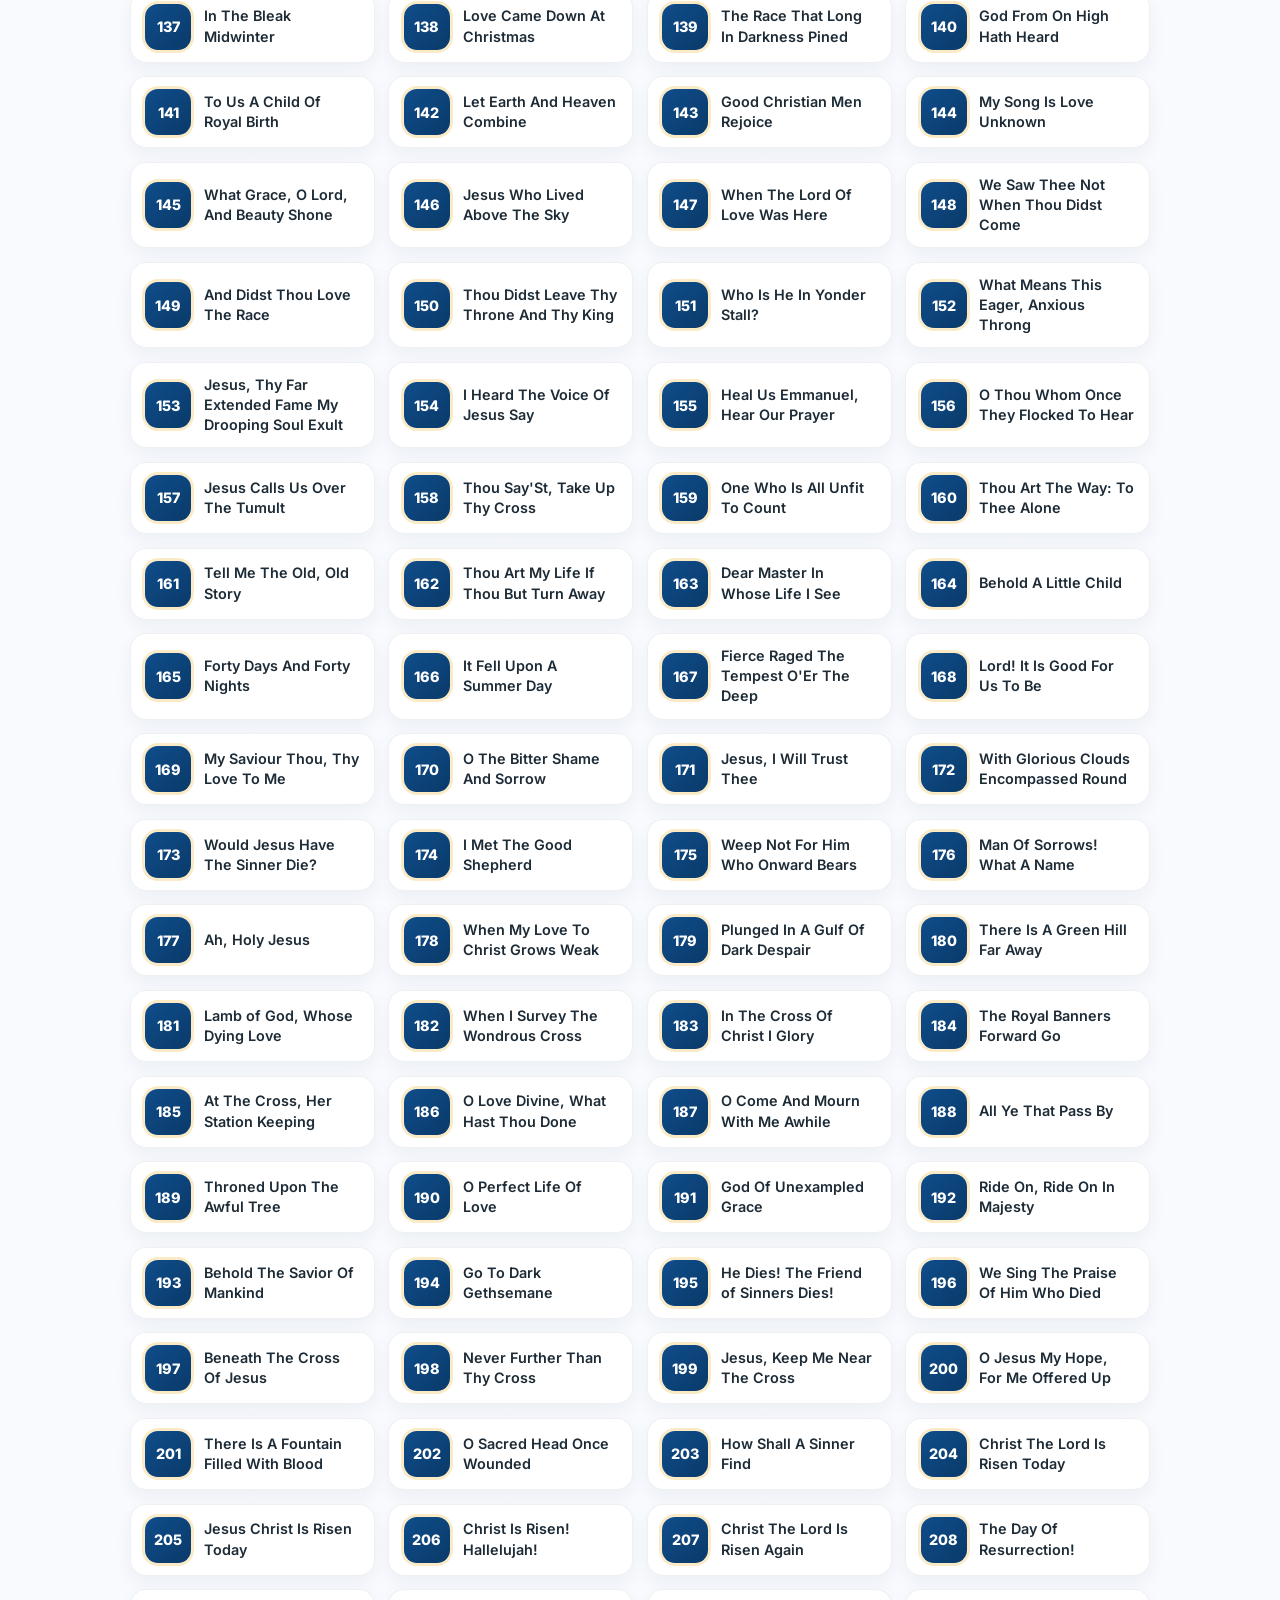
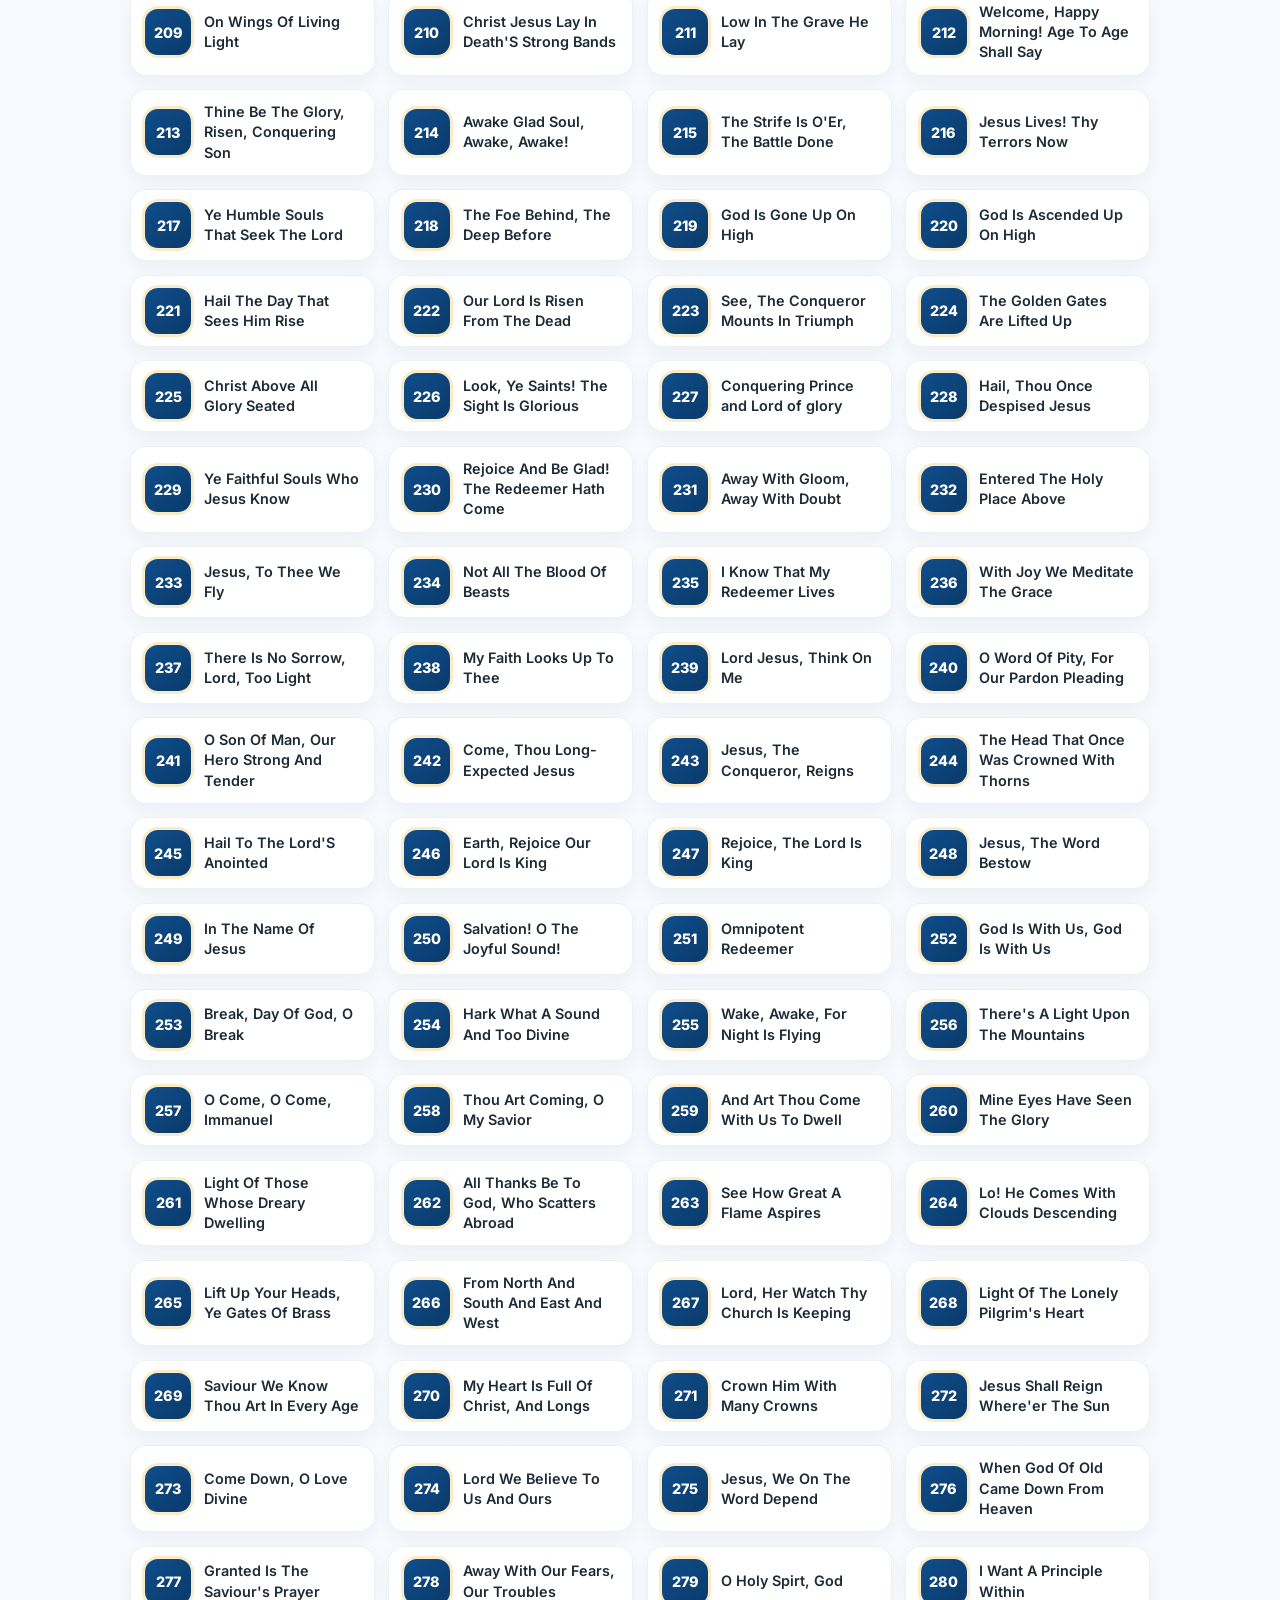
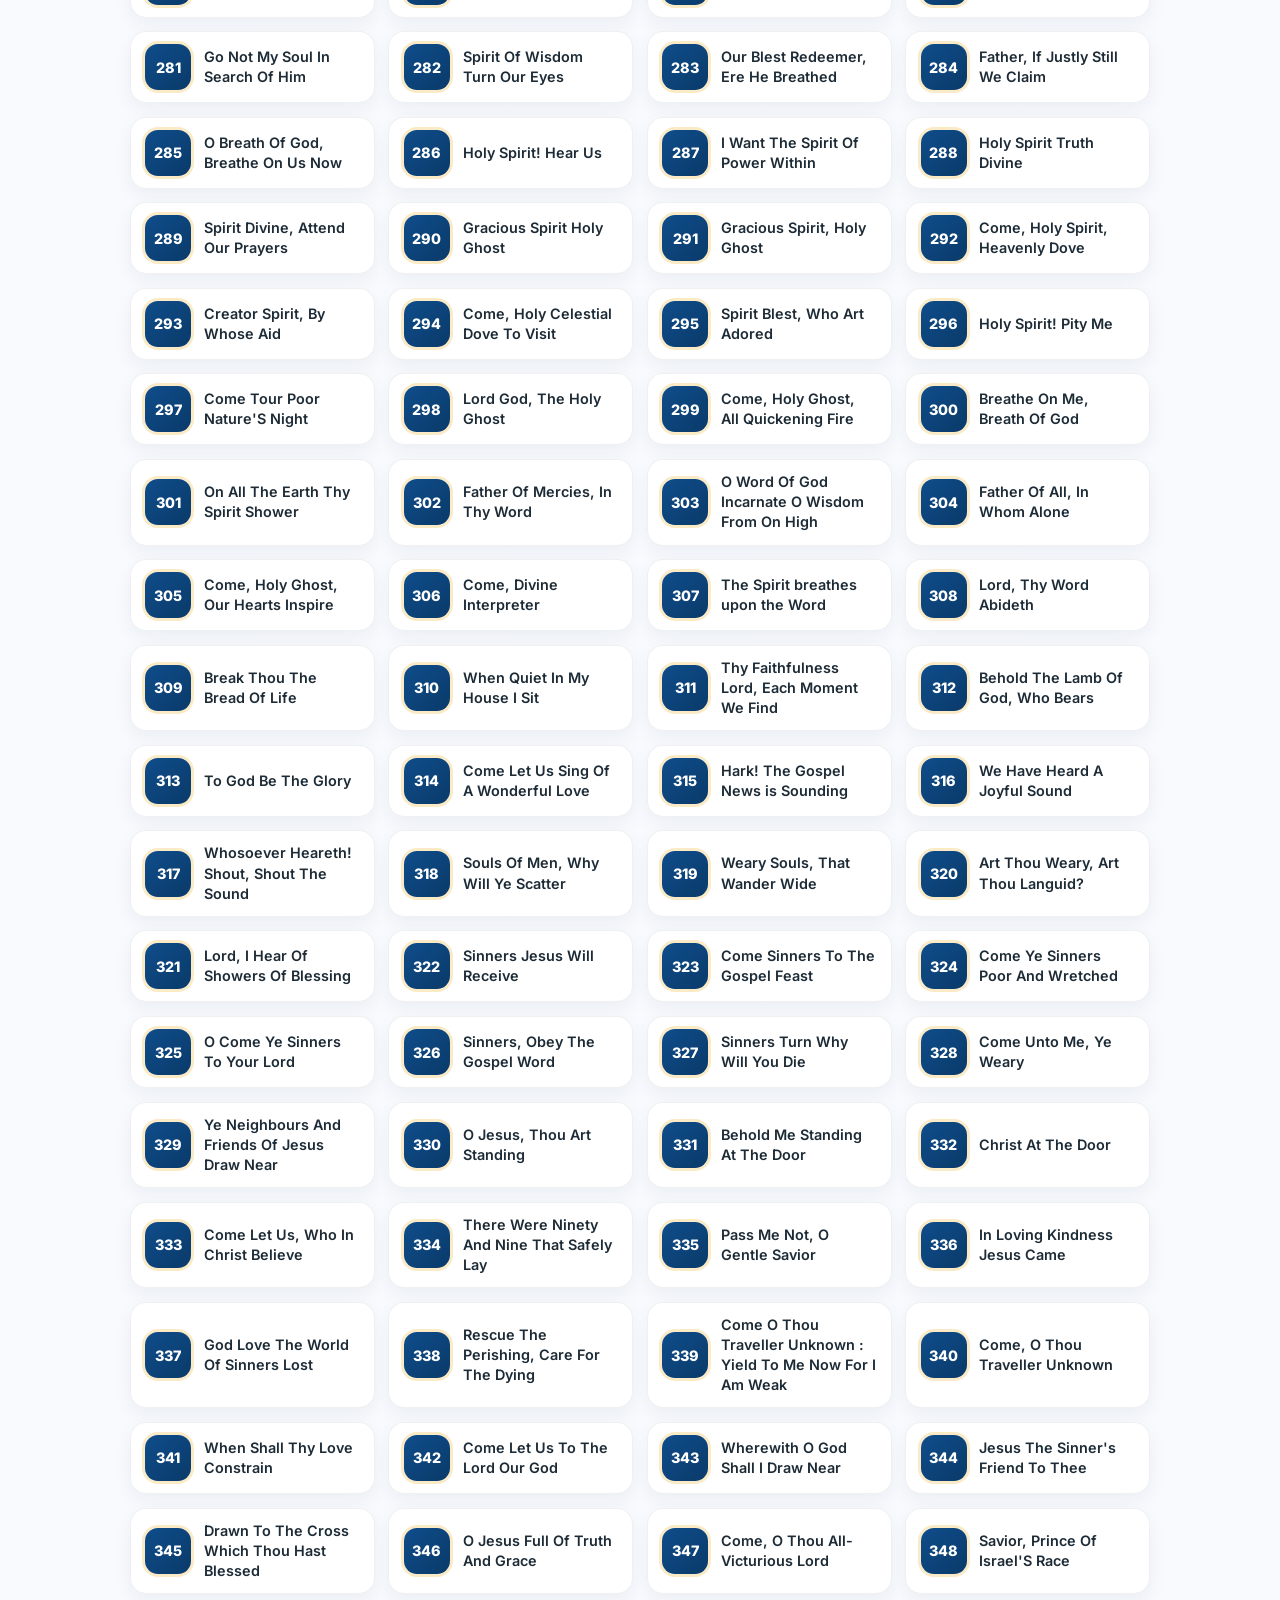
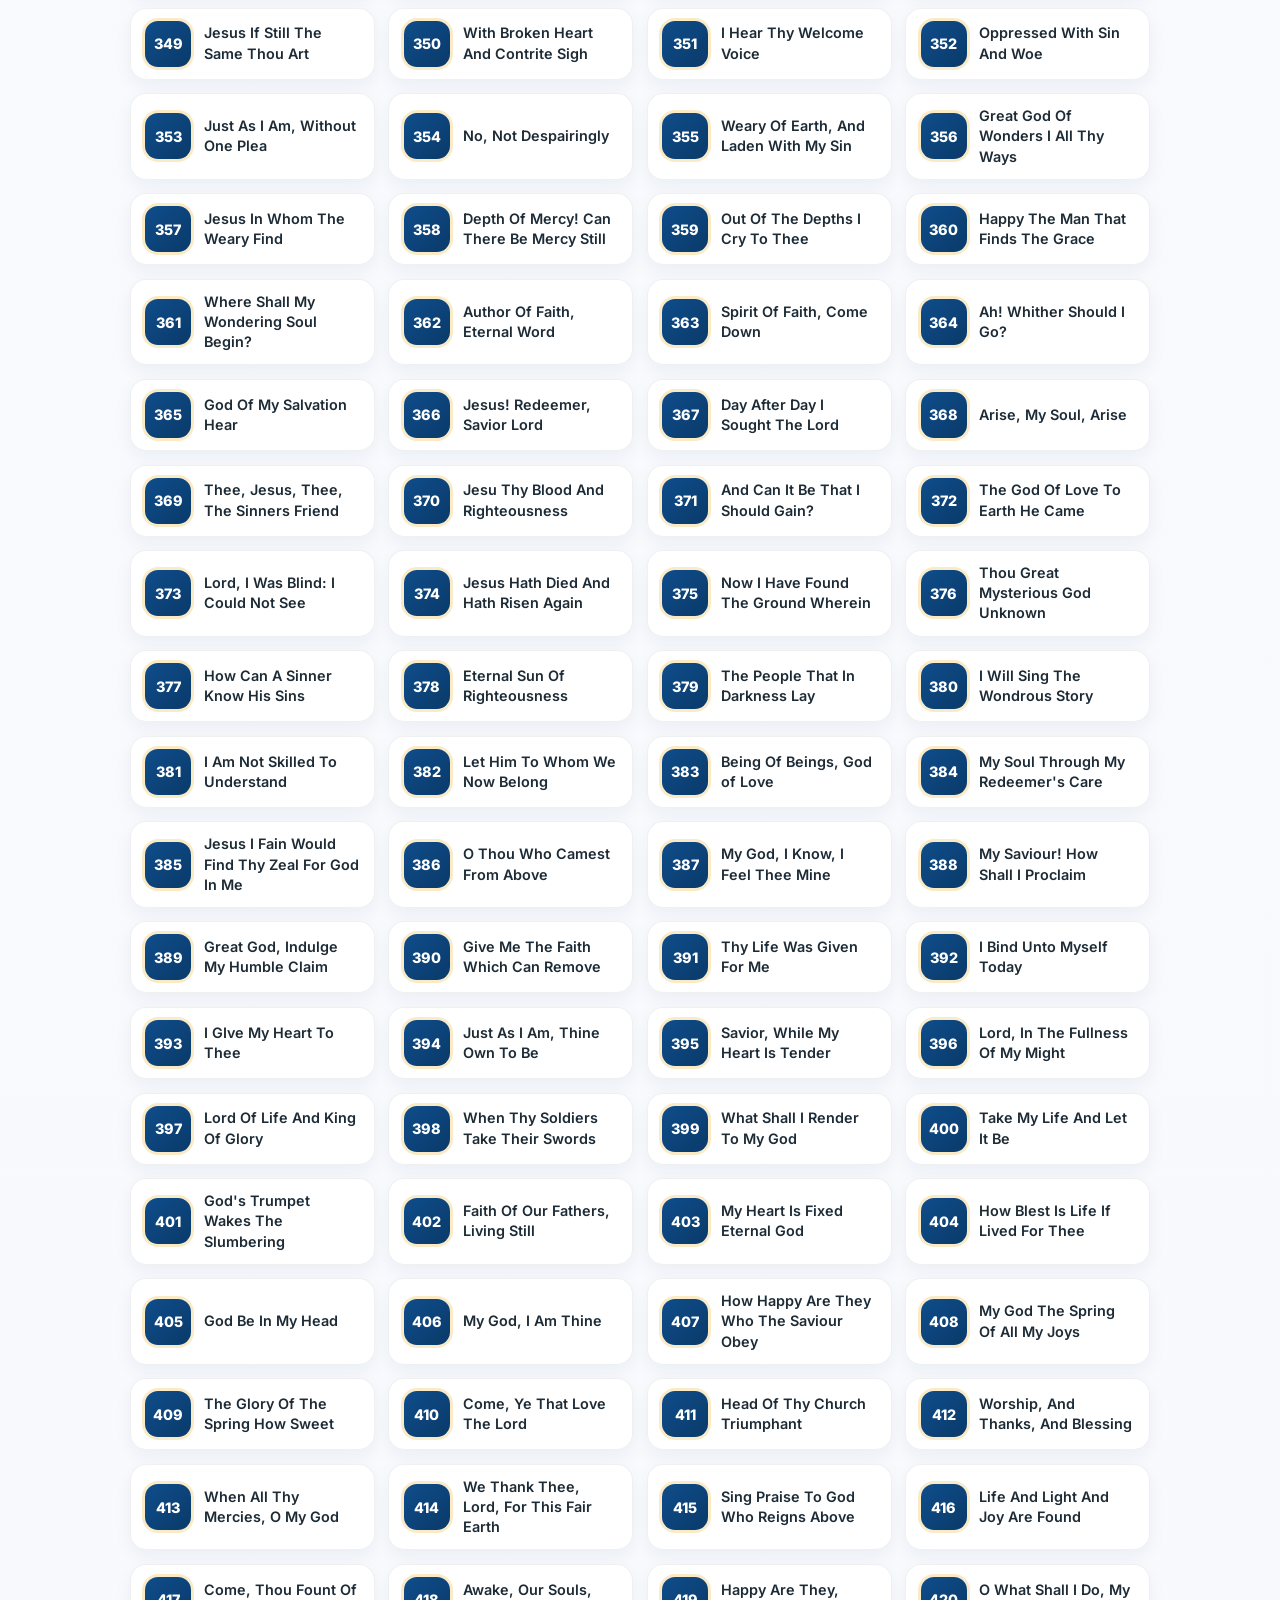
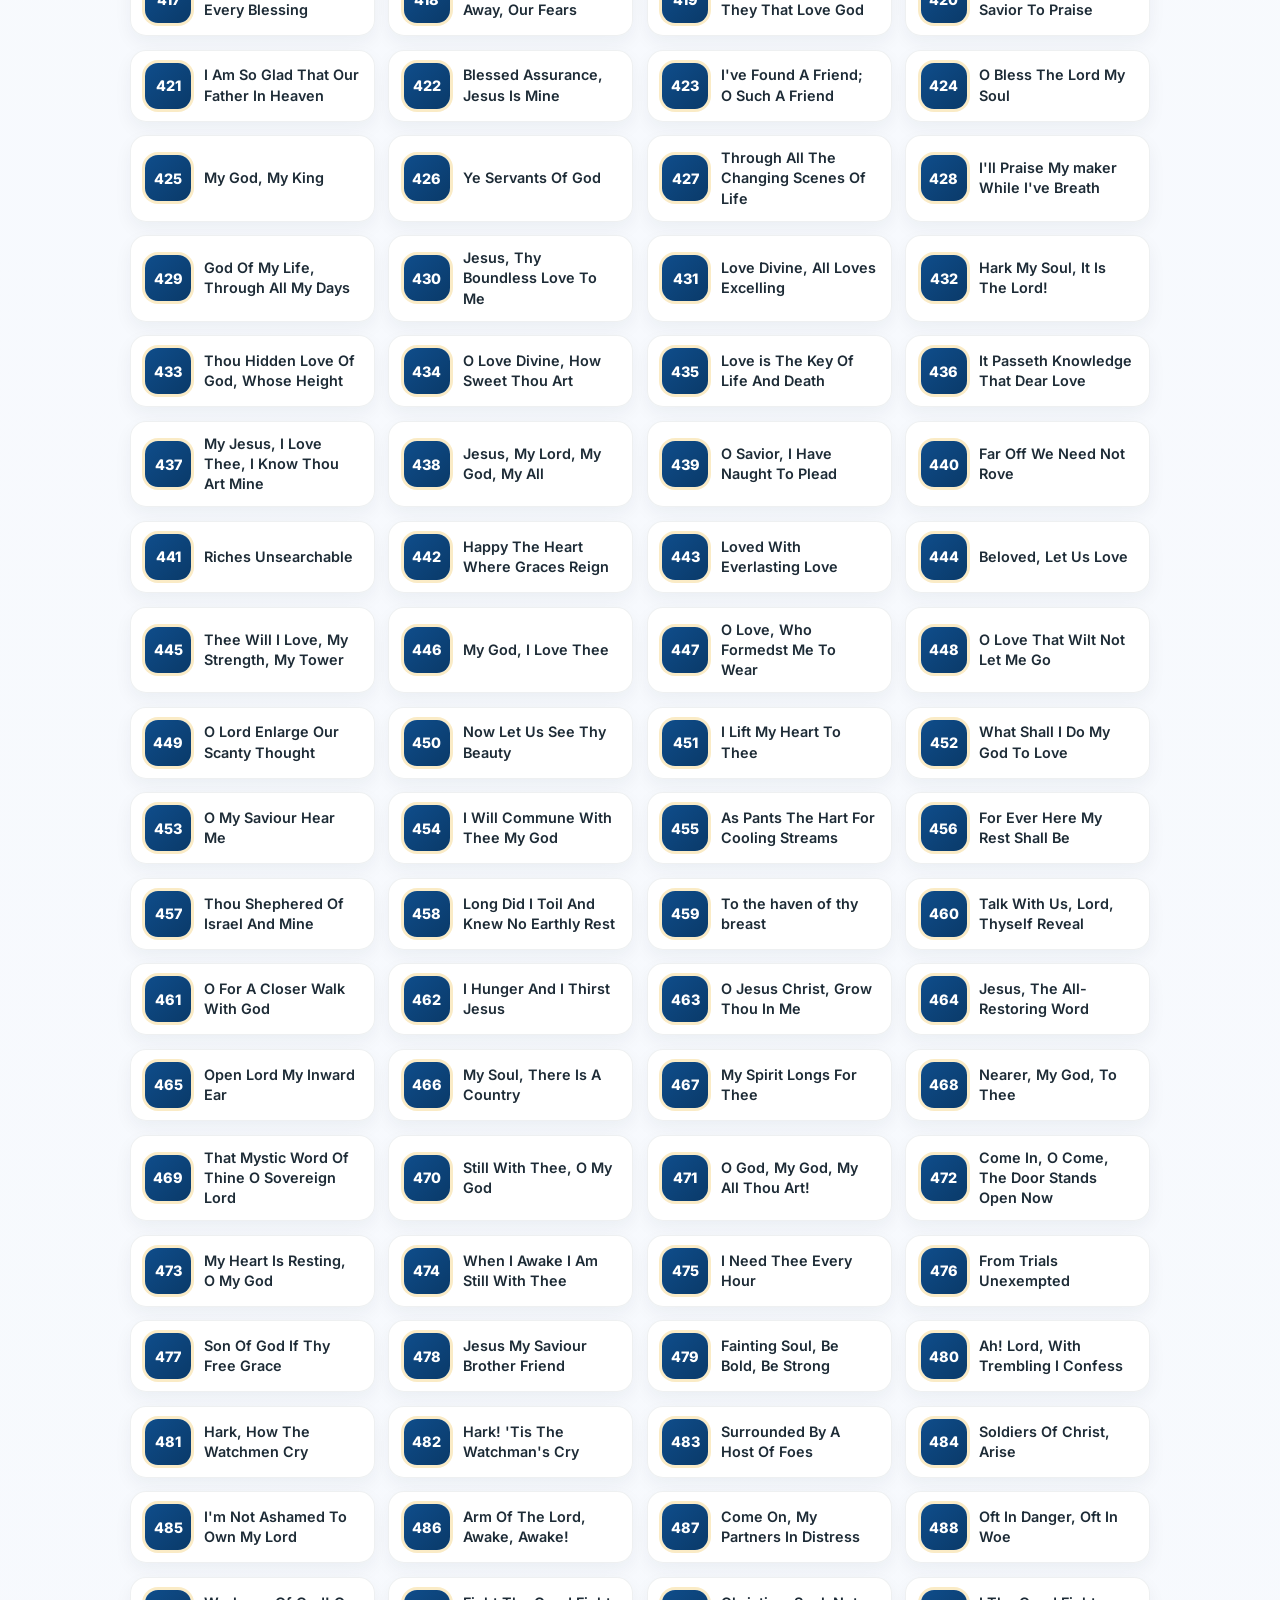
==== commit 64524257: "updated" ====
--- a/index.html
+++ b/index.html
@@ -125,6 +125,59 @@
               <span class="mini-label">Focus</span>
               <h3>Faith • Purpose • Service</h3>
               <p>Equipping the next generation to shine for Christ.</p>
+            </div>
+          </div>
+
+          <div class="about-gallery reveal">
+            <div class="gallery-heading">
+              <p class="eyebrow">Life at Maranatha</p>
+              <h3>Faith, friendship &amp; fellowship</h3>
+            </div>
+            <div class="about-gallery-grid">
+              <a class="gallery-item" href="assets/WhatsApp Image 2026-10-07 at 8.51.04 AM.jpeg" target="_blank" rel="noopener" aria-label="View fellowship photo 1">
+                <img src="assets/WhatsApp Image 2026-10-07 at 8.51.04 AM.jpeg" alt="Maranatha youth fellowship gathering" loading="lazy" />
+                <span class="gallery-caption">Together in fellowship</span>
+              </a>
+              <a class="gallery-item" href="assets/WhatsApp Image 2026-10-07 at 8.51.05 AM.jpeg" target="_blank" rel="noopener" aria-label="View fellowship photo 2">
+                <img src="assets/WhatsApp Image 2026-10-07 at 8.51.05 AM.jpeg" alt="Maranatha youth sharing a fellowship moment" loading="lazy" />
+                <span class="gallery-caption">Growing together</span>
+              </a>
+              <a class="gallery-item" href="assets/WhatsApp Image 2026-10-07 at 8.51.06 AM (1).jpeg" target="_blank" rel="noopener" aria-label="View fellowship photo 3">
+                <img src="assets/WhatsApp Image 2026-10-07 at 8.51.06 AM (1).jpeg" alt="Youth fellowship community moment" loading="lazy" />
+                <span class="gallery-caption">A community of faith</span>
+              </a>
+              <a class="gallery-item" href="assets/WhatsApp Image 2026-10-07 at 8.51.06 AM (2).jpeg" target="_blank" rel="noopener" aria-label="View fellowship photo 4">
+                <img src="assets/WhatsApp Image 2026-10-07 at 8.51.06 AM (2).jpeg" alt="Maranatha youth fellowship in action" loading="lazy" />
+                <span class="gallery-caption">Making memories</span>
+              </a>
+              <a class="gallery-item" href="assets/WhatsApp Image 2026-10-07 at 8.51.06 AM.jpeg" target="_blank" rel="noopener" aria-label="View fellowship photo 5">
+                <img src="assets/WhatsApp Image 2026-10-07 at 8.51.06 AM.jpeg" alt="Young people at a Maranatha fellowship event" loading="lazy" />
+                <span class="gallery-caption">One fellowship family</span>
+              </a>
+              <a class="gallery-item" href="assets/WhatsApp Image 2026-10-07 at 8.51.07 AM (1).jpeg" target="_blank" rel="noopener" aria-label="View fellowship photo 6">
+                <img src="assets/WhatsApp Image 2026-10-07 at 8.51.07 AM (1).jpeg" alt="Youth fellowship activity at Maranatha" loading="lazy" />
+                <span class="gallery-caption">Serving with joy</span>
+              </a>
+              <a class="gallery-item" href="assets/WhatsApp Image 2026-10-07 at 8.51.07 AM (2).jpeg" target="_blank" rel="noopener" aria-label="View fellowship photo 7">
+                <img src="assets/WhatsApp Image 2026-10-07 at 8.51.07 AM (2).jpeg" alt="Maranatha youth enjoying time together" loading="lazy" />
+                <span class="gallery-caption">Friendship in faith</span>
+              </a>
+              <a class="gallery-item" href="assets/WhatsApp Image 2026-10-07 at 8.51.07 AM.jpeg" target="_blank" rel="noopener" aria-label="View fellowship photo 8">
+                <img src="assets/WhatsApp Image 2026-10-07 at 8.51.07 AM.jpeg" alt="Maranatha youth fellowship group moment" loading="lazy" />
+                <span class="gallery-caption">Our youth, our family</span>
+              </a>
+              <a class="gallery-item" href="assets/WhatsApp Image 2026-10-07 at 8.51.08 AM (1).jpeg" target="_blank" rel="noopener" aria-label="View fellowship photo 9">
+                <img src="assets/WhatsApp Image 2026-10-07 at 8.51.08 AM (1).jpeg" alt="Youth fellowship gathering at Maranatha Society" loading="lazy" />
+                <span class="gallery-caption">Sharing the journey</span>
+              </a>
+              <a class="gallery-item" href="assets/WhatsApp Image 2026-10-07 at 8.51.08 AM.jpeg" target="_blank" rel="noopener" aria-label="View fellowship photo 10">
+                <img src="assets/WhatsApp Image 2026-10-07 at 8.51.08 AM.jpeg" alt="A moment with the Maranatha youth fellowship" loading="lazy" />
+                <span class="gallery-caption">Together in purpose</span>
+              </a>
+              <a class="gallery-item" href="assets/WhatsApp Image 2026-10-07 at 8.51.09 AM.jpeg" target="_blank" rel="noopener" aria-label="View fellowship photo 11">
+                <img src="assets/WhatsApp Image 2026-10-07 at 8.51.09 AM.jpeg" alt="Maranatha youth fellowship community" loading="lazy" />
+                <span class="gallery-caption">A family in Christ</span>
+              </a>
             </div>
           </div>
         </div>
--- a/style.css
+++ b/style.css
@@ -896,28 +896,56 @@
   margin-top: 2.5rem;
 }
 
+.gallery-heading {
+  margin-bottom: 1.2rem;
+  text-align: center;
+}
+
+.gallery-heading .eyebrow {
+  margin: 0 0 0.35rem;
+}
+
+.gallery-heading h3 {
+  margin: 0;
+  font-size: 1.5rem;
+}
+
 .about-gallery-grid {
   display: grid;
-  grid-template-columns: repeat(auto-fill, minmax(280px, 1fr));
-  gap: 1rem;
-  max-width: 1200px;
+  grid-template-columns: repeat(4, minmax(0, 1fr));
+  grid-auto-rows: 180px;
+  grid-auto-flow: dense;
+  gap: 0.85rem;
+  max-width: 1100px;
   margin: 0 auto;
 }
 
 .gallery-item {
   position: relative;
-  border-radius: 20px;
+  border-radius: 12px;
   overflow: hidden;
-  aspect-ratio: 4 / 3;
   background: linear-gradient(135deg, rgba(15, 77, 139, 0.08), rgba(240, 199, 93, 0.08));
   box-shadow: 0 8px 24px rgba(17, 41, 63, 0.08);
-  cursor: pointer;
+  isolation: isolate;
   transition: transform 0.4s cubic-bezier(0.22, 1, 0.36, 1), box-shadow 0.4s ease;
+}
+
+.gallery-item:first-child {
+  grid-column: span 2;
+  grid-row: span 2;
+}
+
+.gallery-item:last-child {
+  grid-column: span 2;
 }
 
 .gallery-item:hover {
   transform: translateY(-6px) scale(1.02);
   box-shadow: 0 20px 40px rgba(17, 41, 63, 0.15);
+}
+
+.gallery-item:focus-visible {
+  outline-offset: 4px;
 }
 
 .gallery-item img {
@@ -927,33 +955,54 @@
   transition: transform 0.6s cubic-bezier(0.22, 1, 0.36, 1), filter 0.4s ease;
 }
 
+.gallery-caption {
+  position: absolute;
+  inset: auto 0 0;
+  z-index: 1;
+  padding: 2.4rem 0.9rem 0.8rem;
+  color: var(--white);
+  font-size: 0.82rem;
+  font-weight: 600;
+  line-height: 1.3;
+  background: linear-gradient(transparent, rgba(9, 17, 20, 0.72));
+  opacity: 0;
+  transform: translateY(5px);
+  transition: opacity 0.25s ease, transform 0.25s ease;
+}
+
 .gallery-item:hover img {
   transform: scale(1.08);
   filter: brightness(1.05) saturate(1.1);
 }
 
-.gallery-item::before {
-  content: '';
-  position: absolute;
-  inset: 0;
-  background: linear-gradient(180deg, transparent 50%, rgba(9, 17, 20, 0.35));
-  opacity: 0;
-  transition: opacity 0.3s ease;
-}
-
-.gallery-item:hover::before {
+.gallery-item:hover .gallery-caption,
+.gallery-item:focus-visible .gallery-caption {
   opacity: 1;
+  transform: translateY(0);
 }
 
 @media (max-width: 820px) {
   .about-gallery-grid {
-    grid-template-columns: repeat(auto-fill, minmax(240px, 1fr));
-    gap: 0.75rem;
+    grid-template-columns: repeat(2, minmax(0, 1fr));
+    grid-auto-rows: 150px;
+    gap: 0.65rem;
+  }
+
+  .gallery-item:first-child,
+  .gallery-item:last-child {
+    grid-column: span 2;
+    grid-row: span 1;
   }
 
   .gallery-item {
-    aspect-ratio: 3 / 2;
-    border-radius: 16px;
+    border-radius: 10px;
+  }
+
+  .gallery-caption {
+    padding: 2rem 0.7rem 0.6rem;
+    font-size: 0.76rem;
+    opacity: 1;
+    transform: none;
   }
 }
 
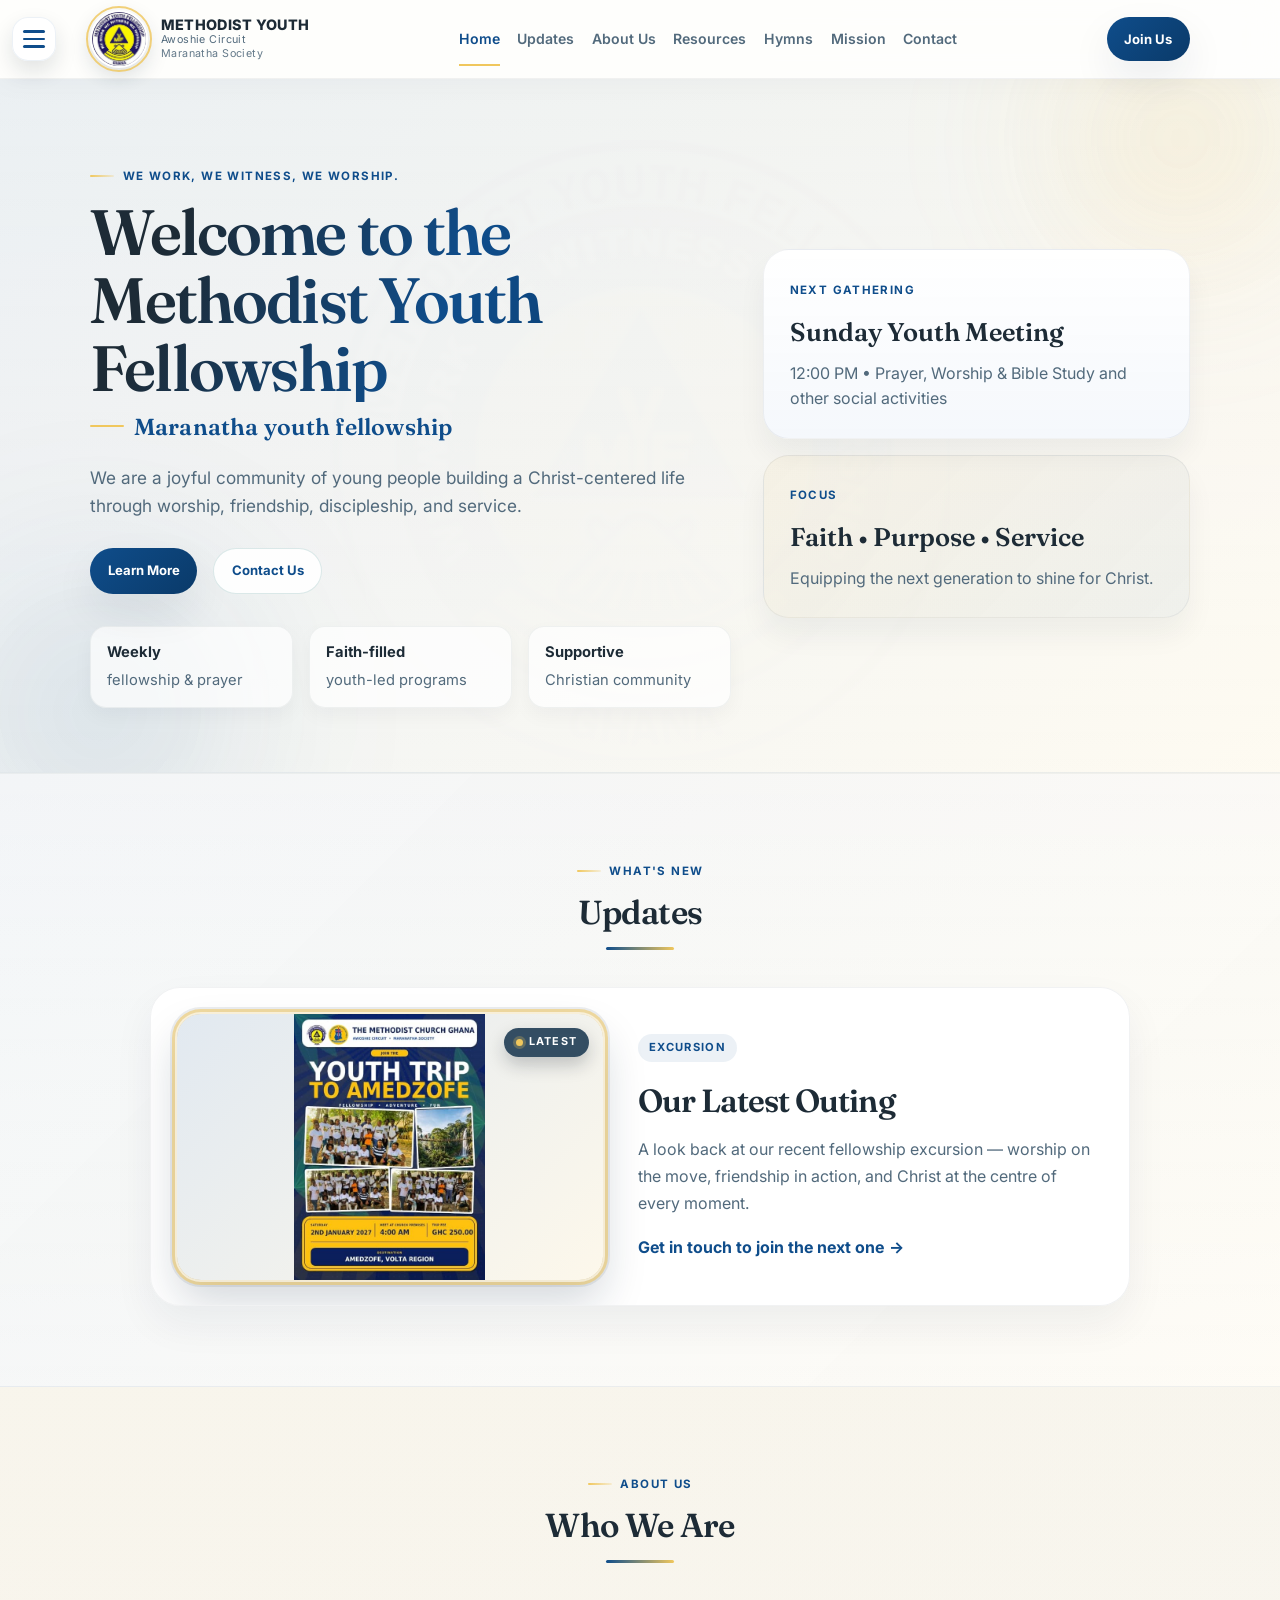
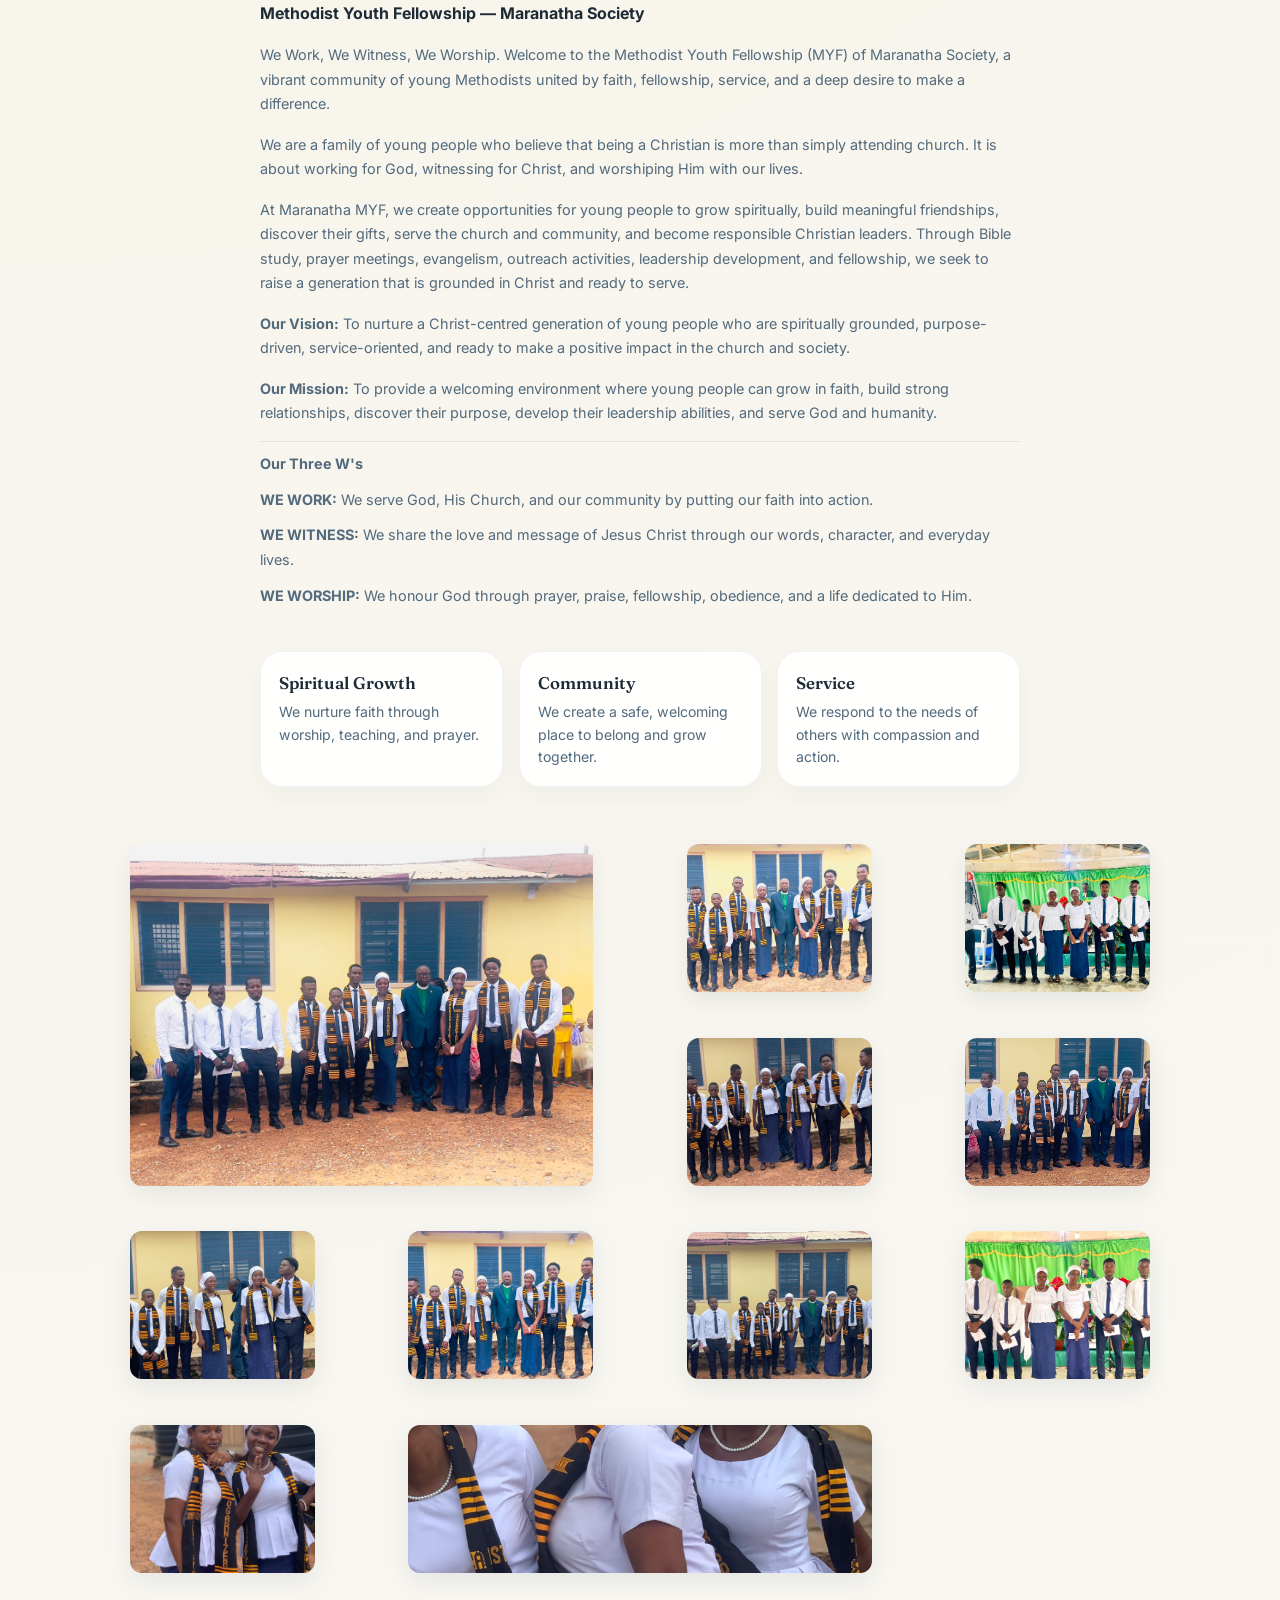
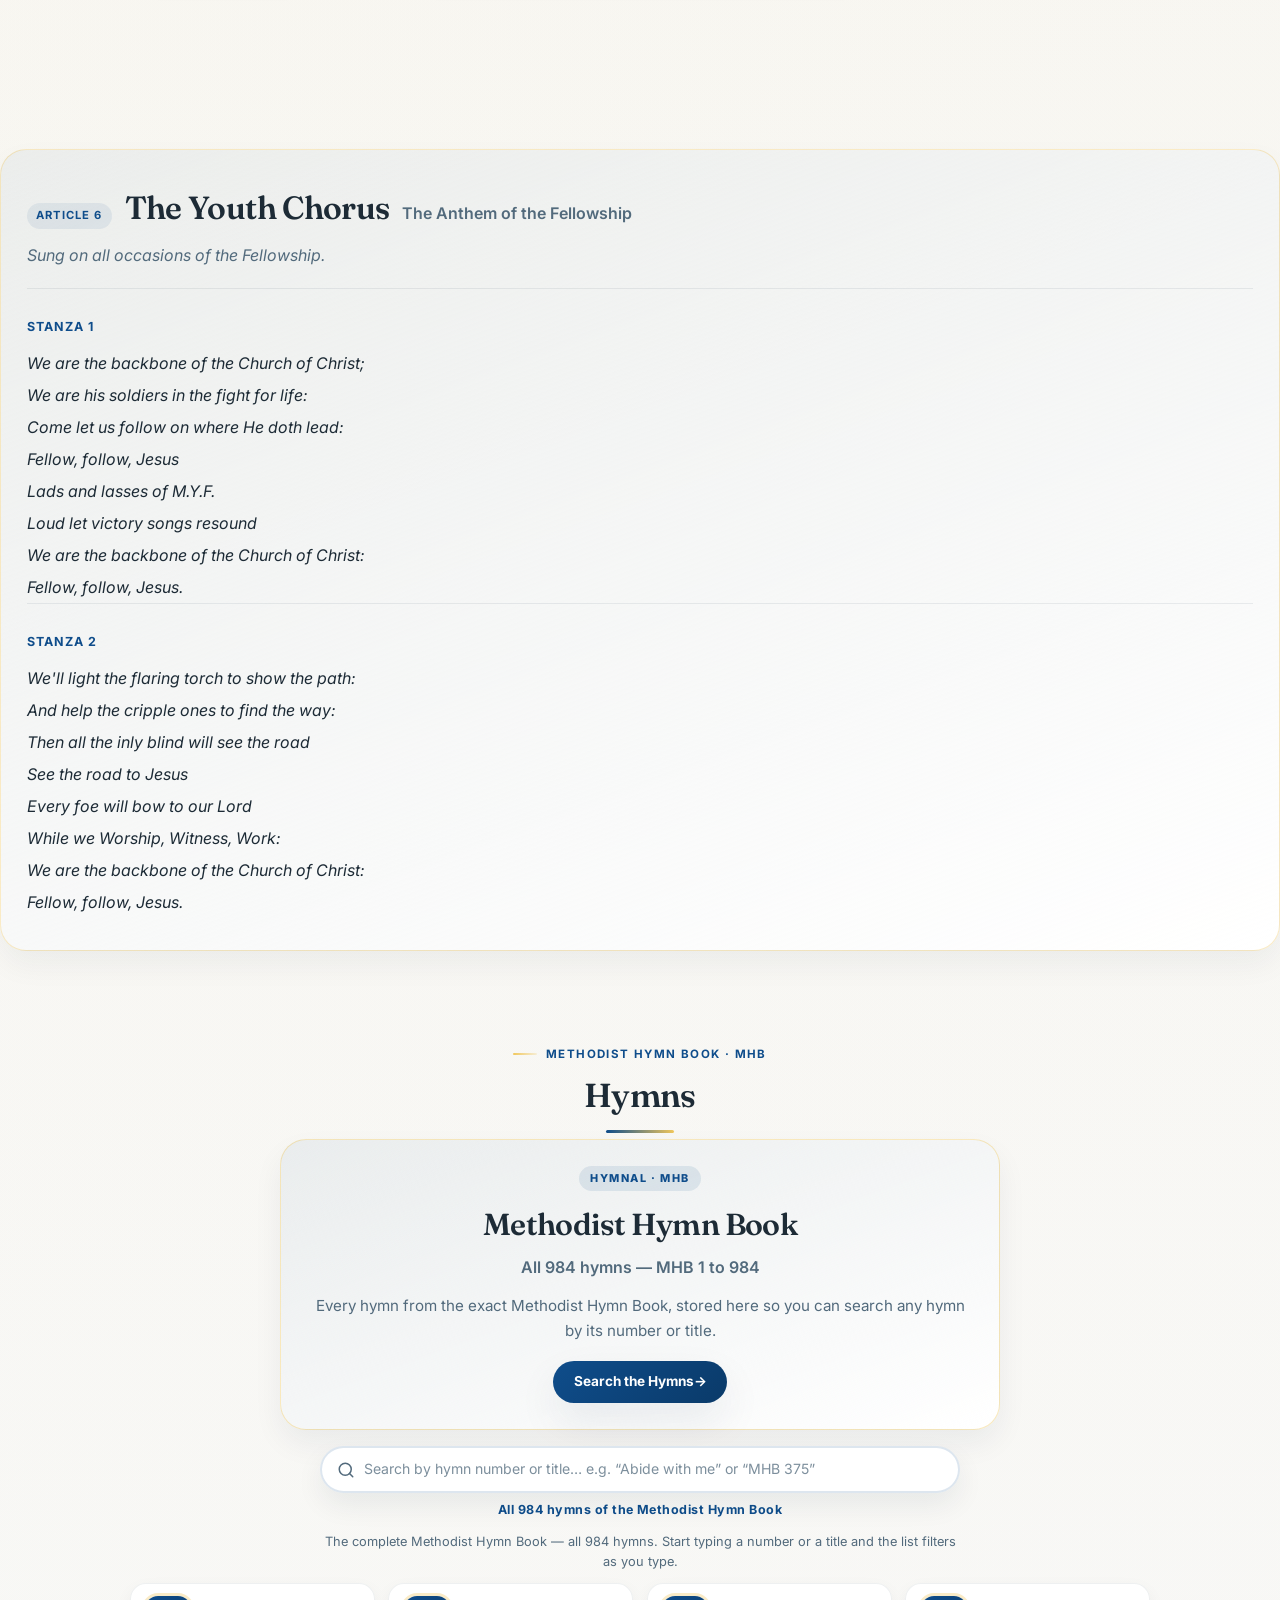
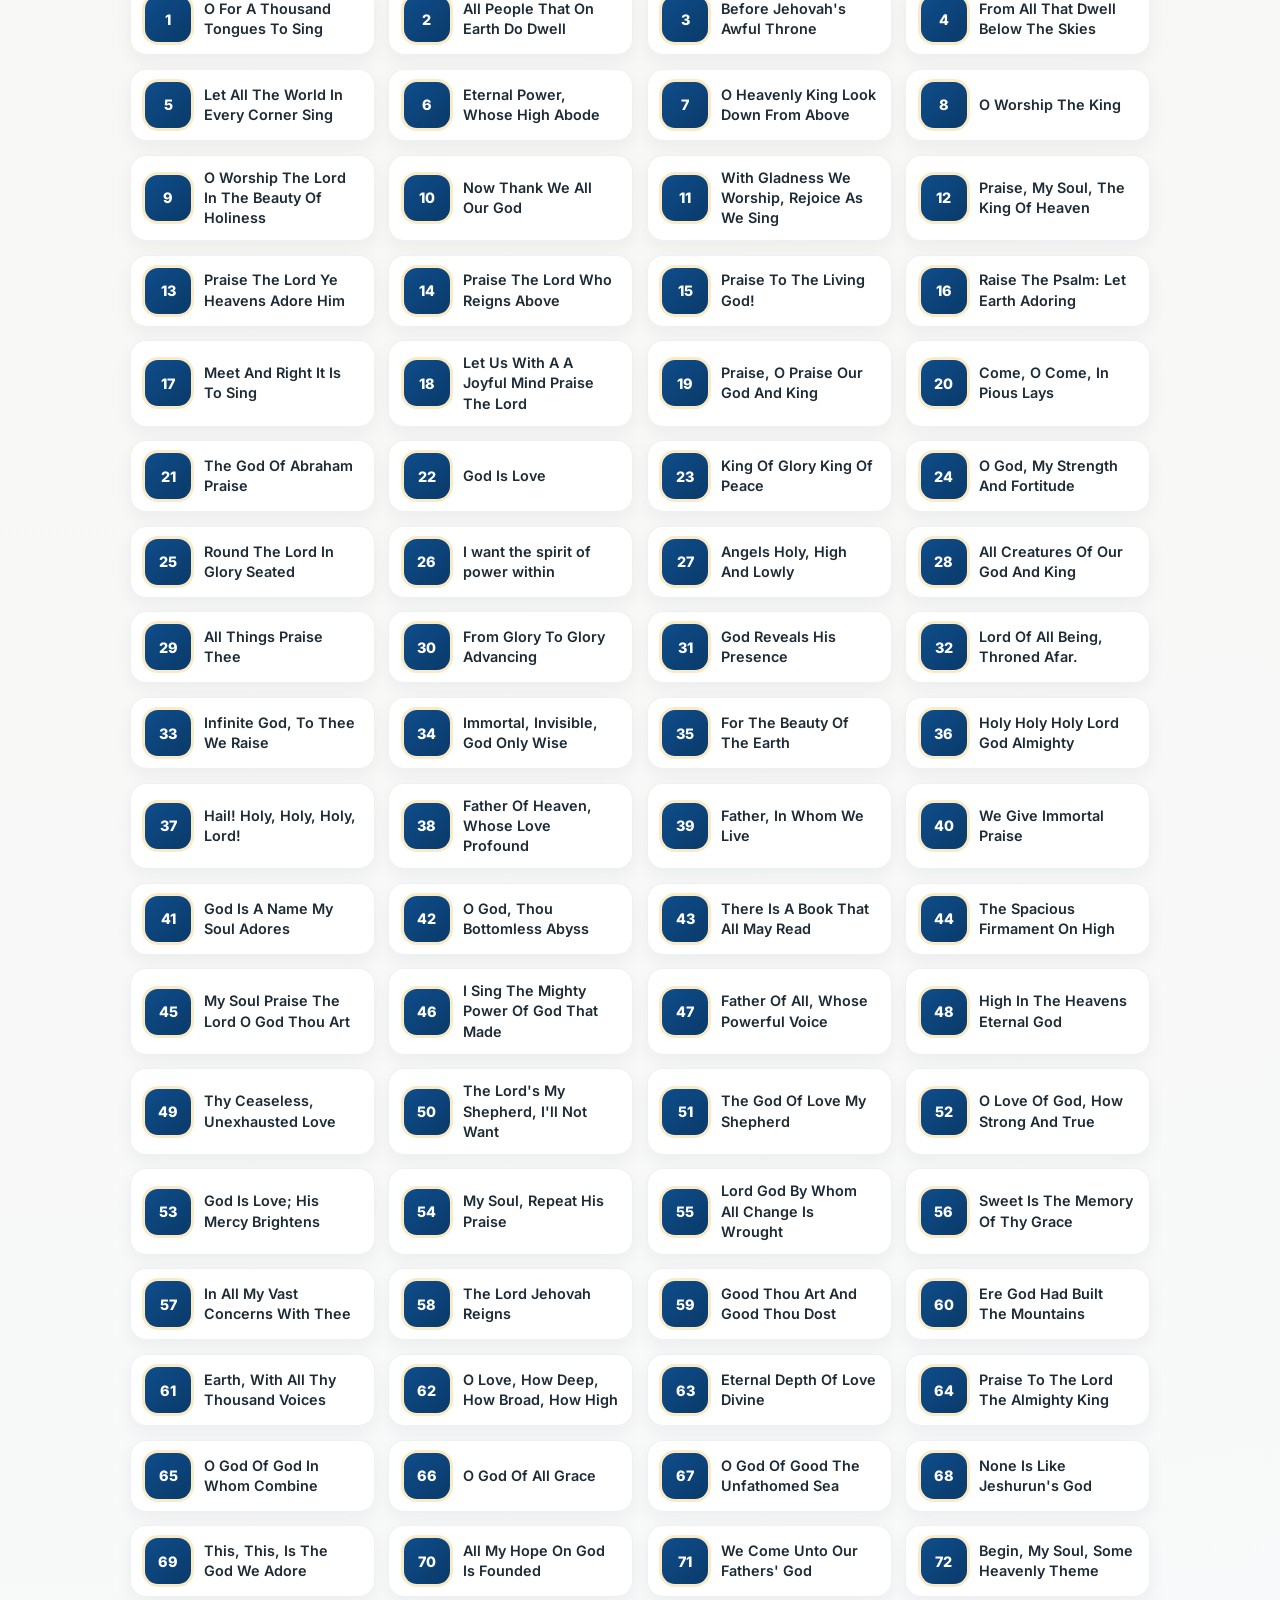
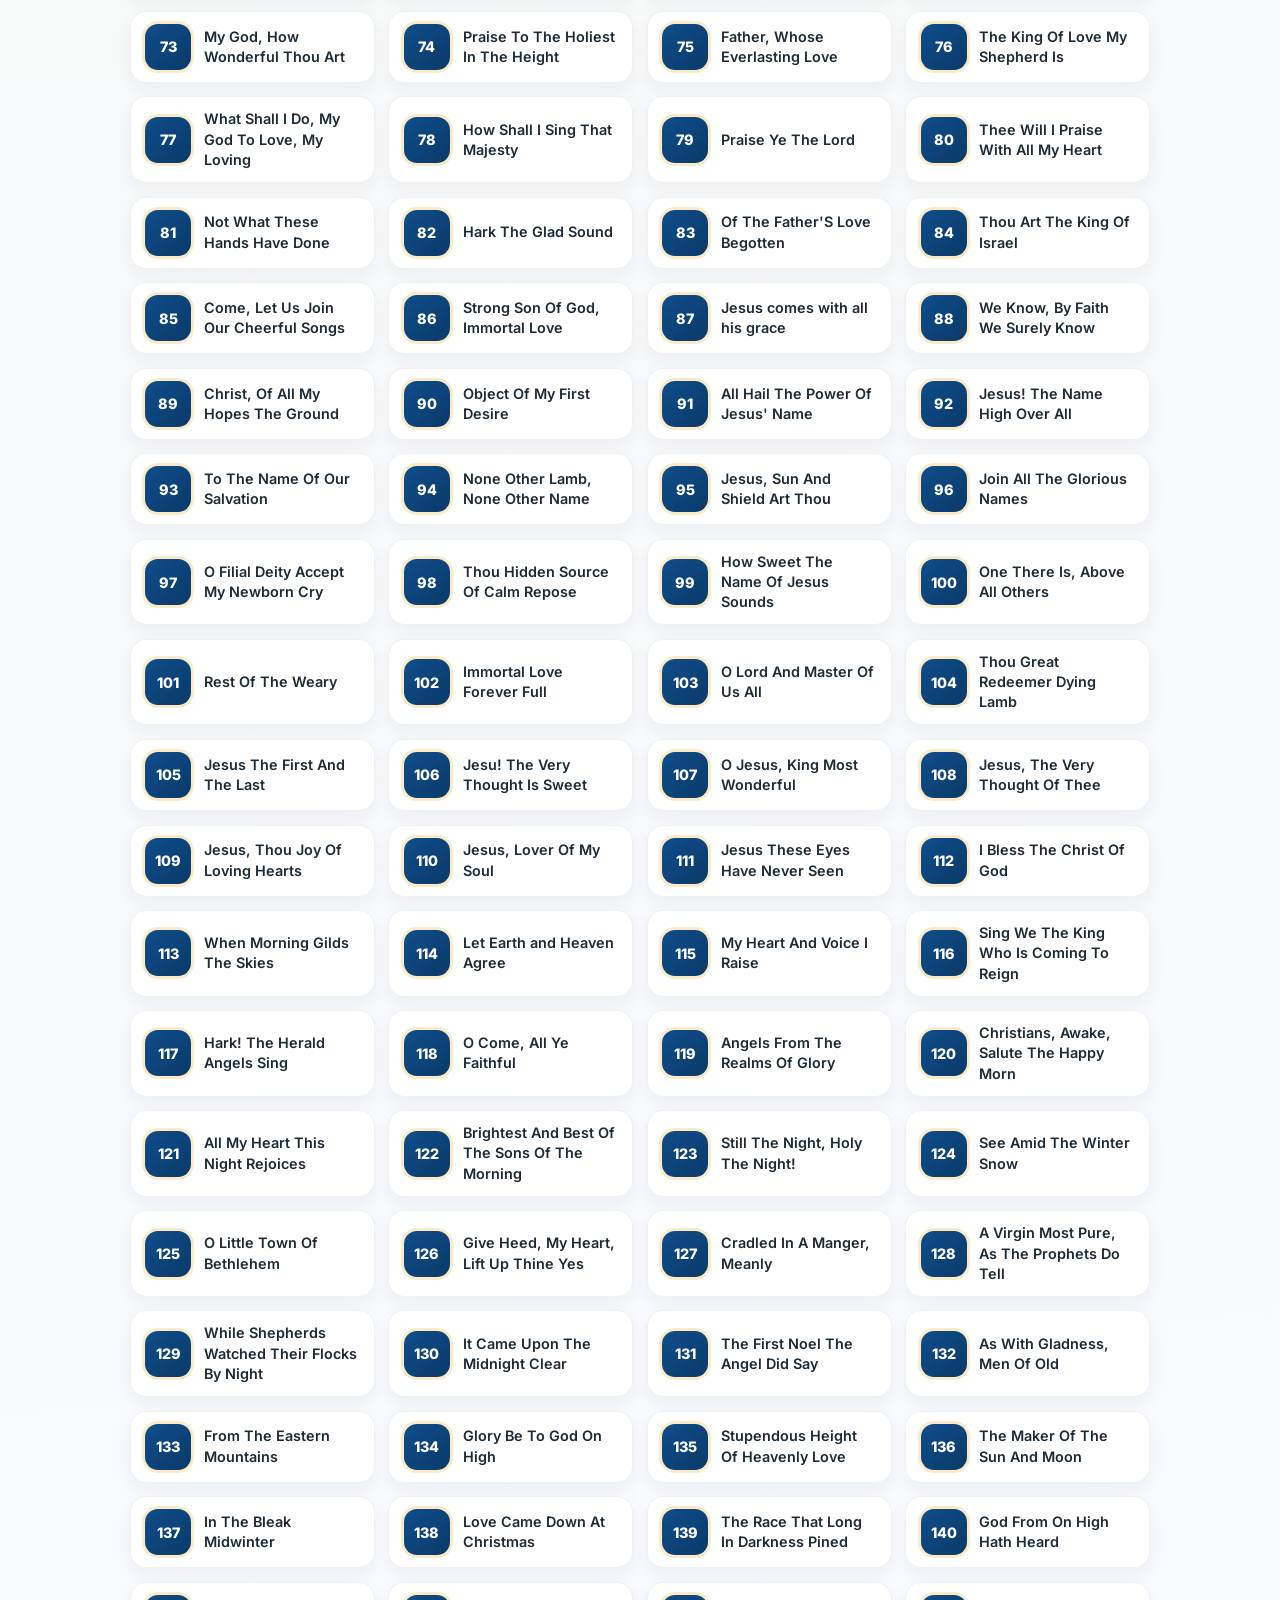
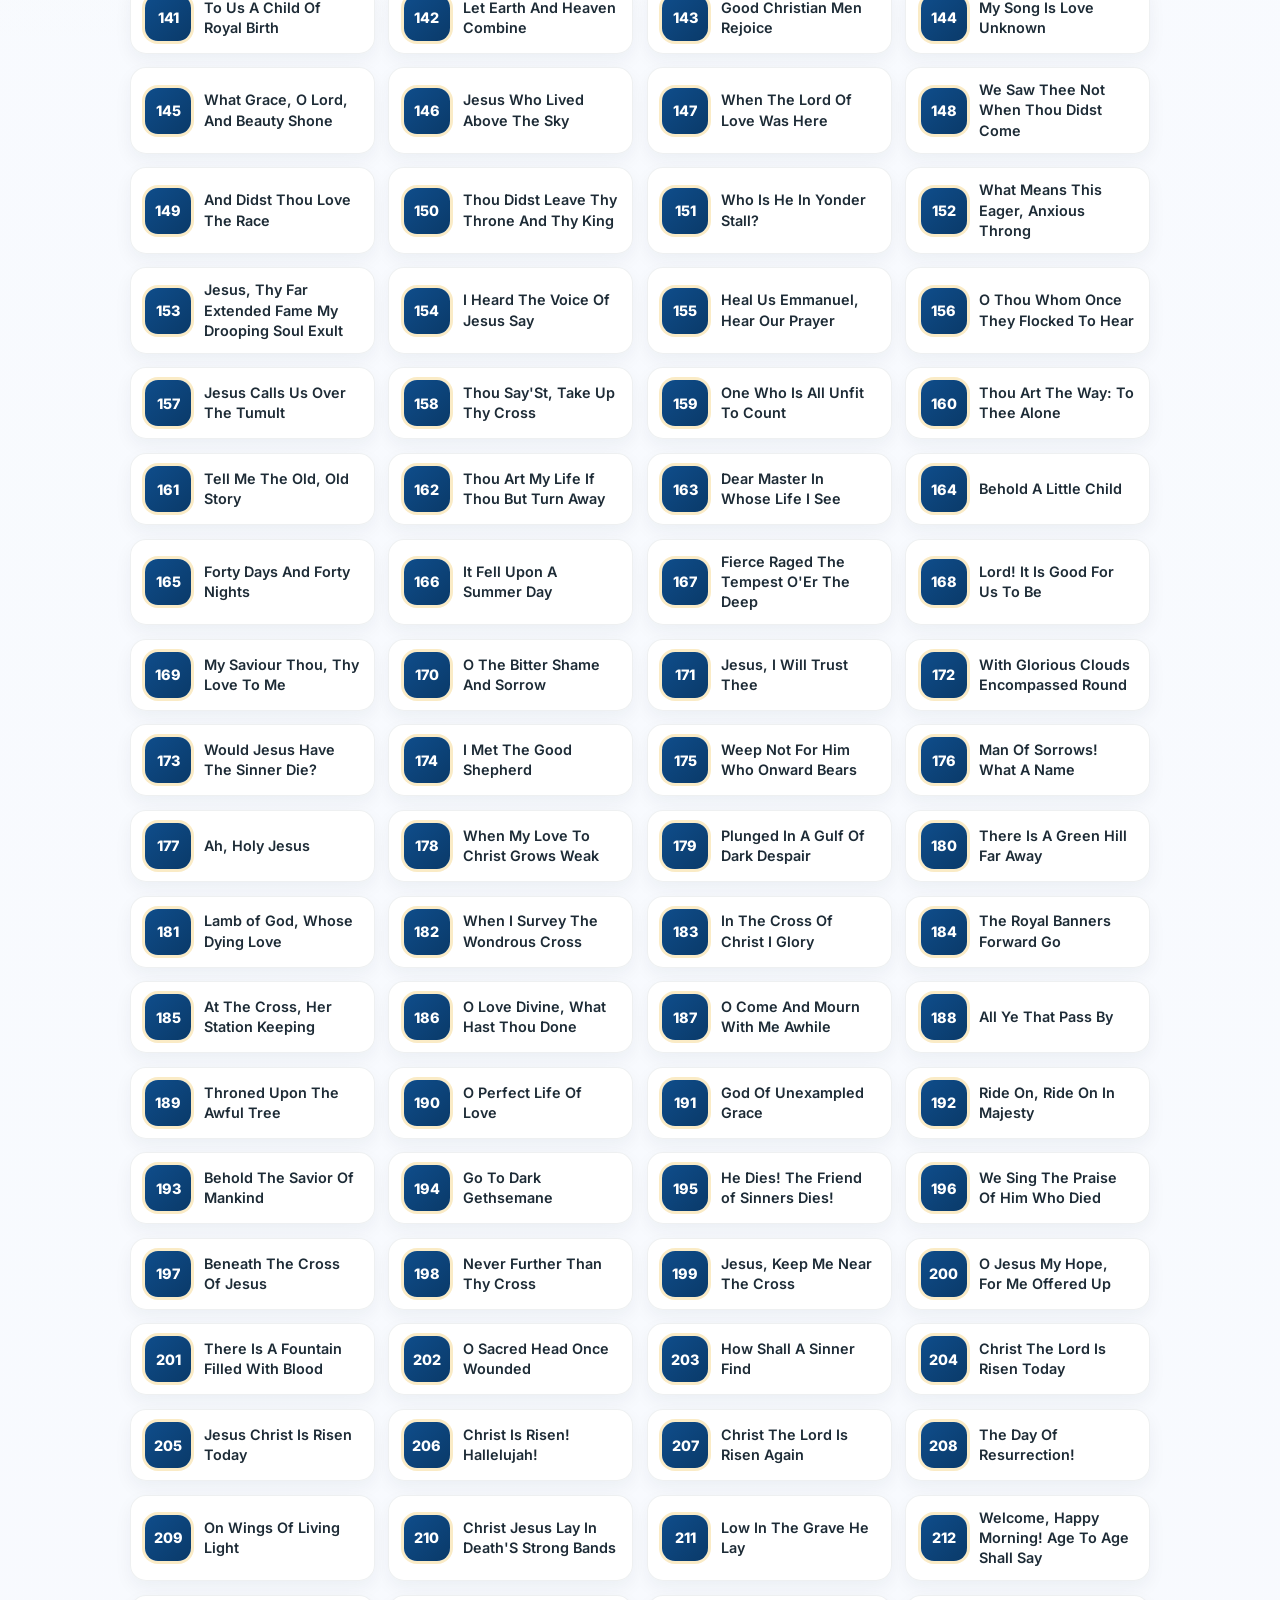
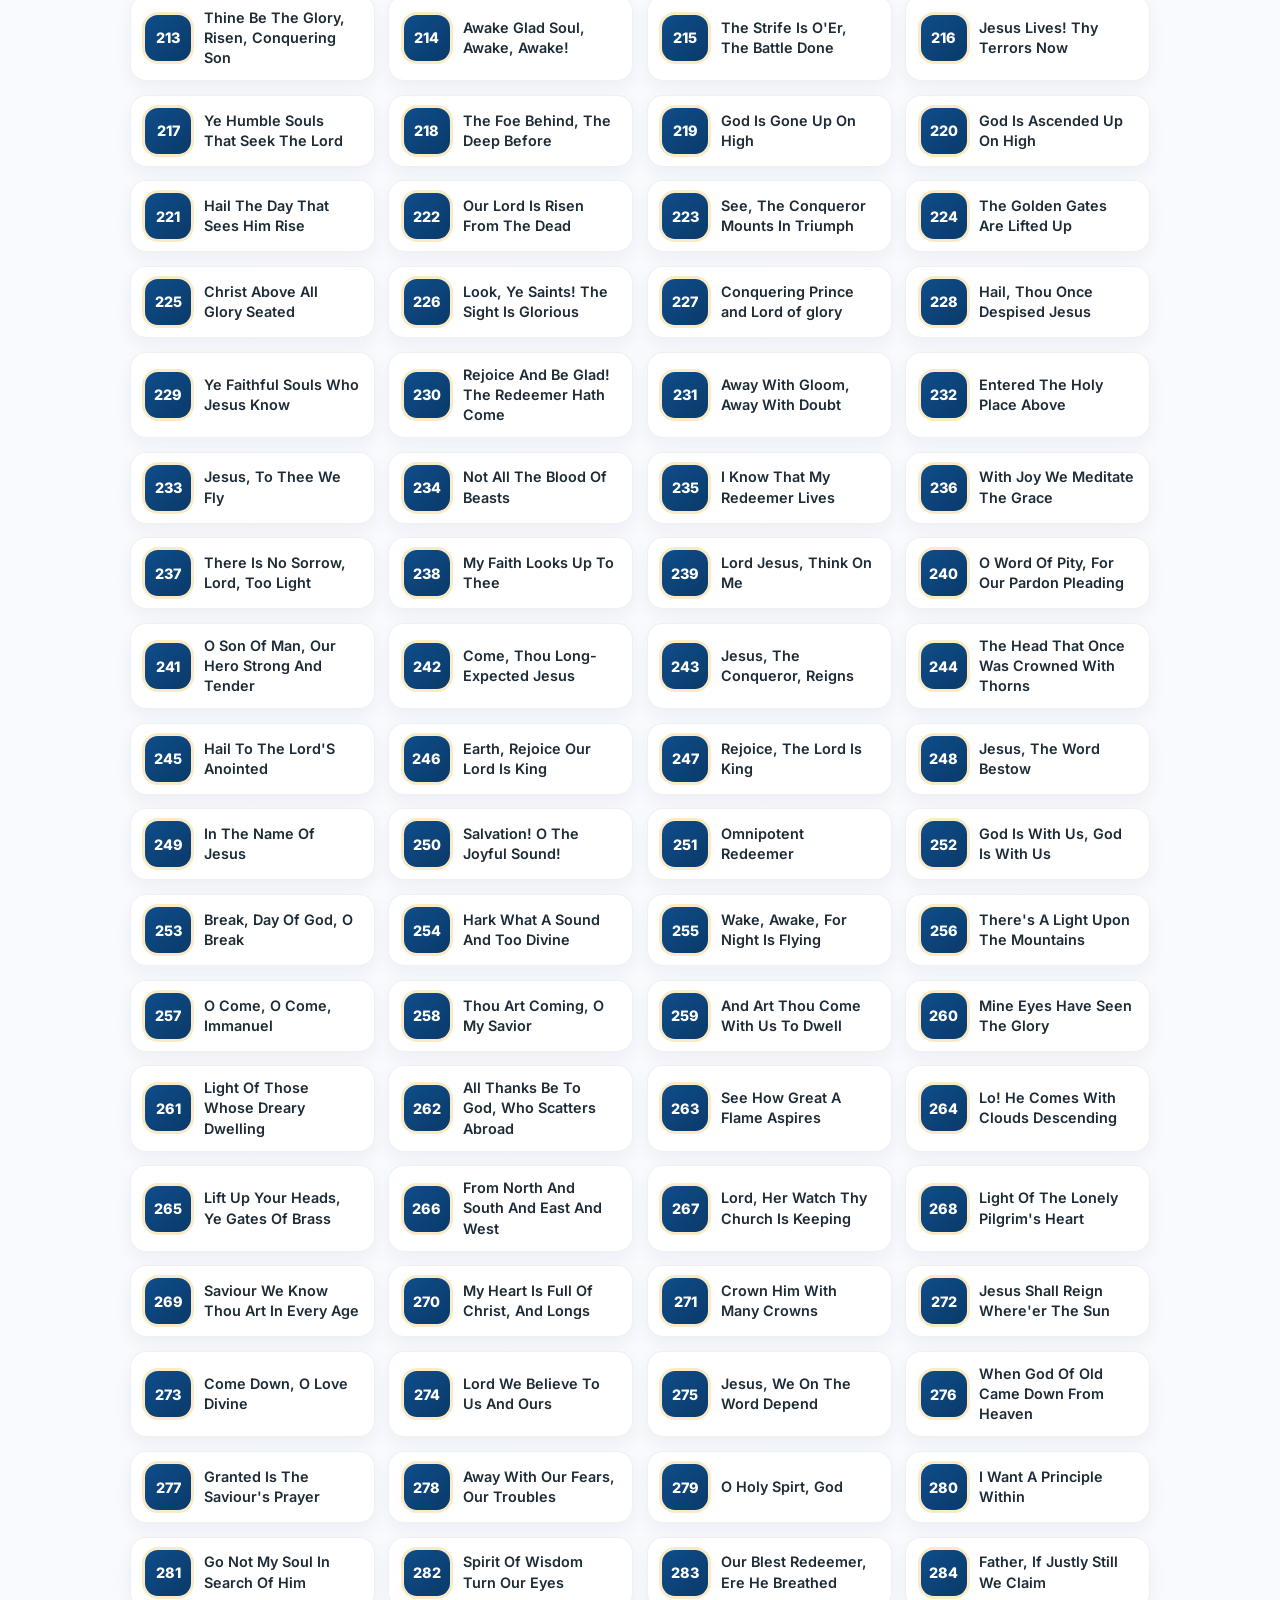
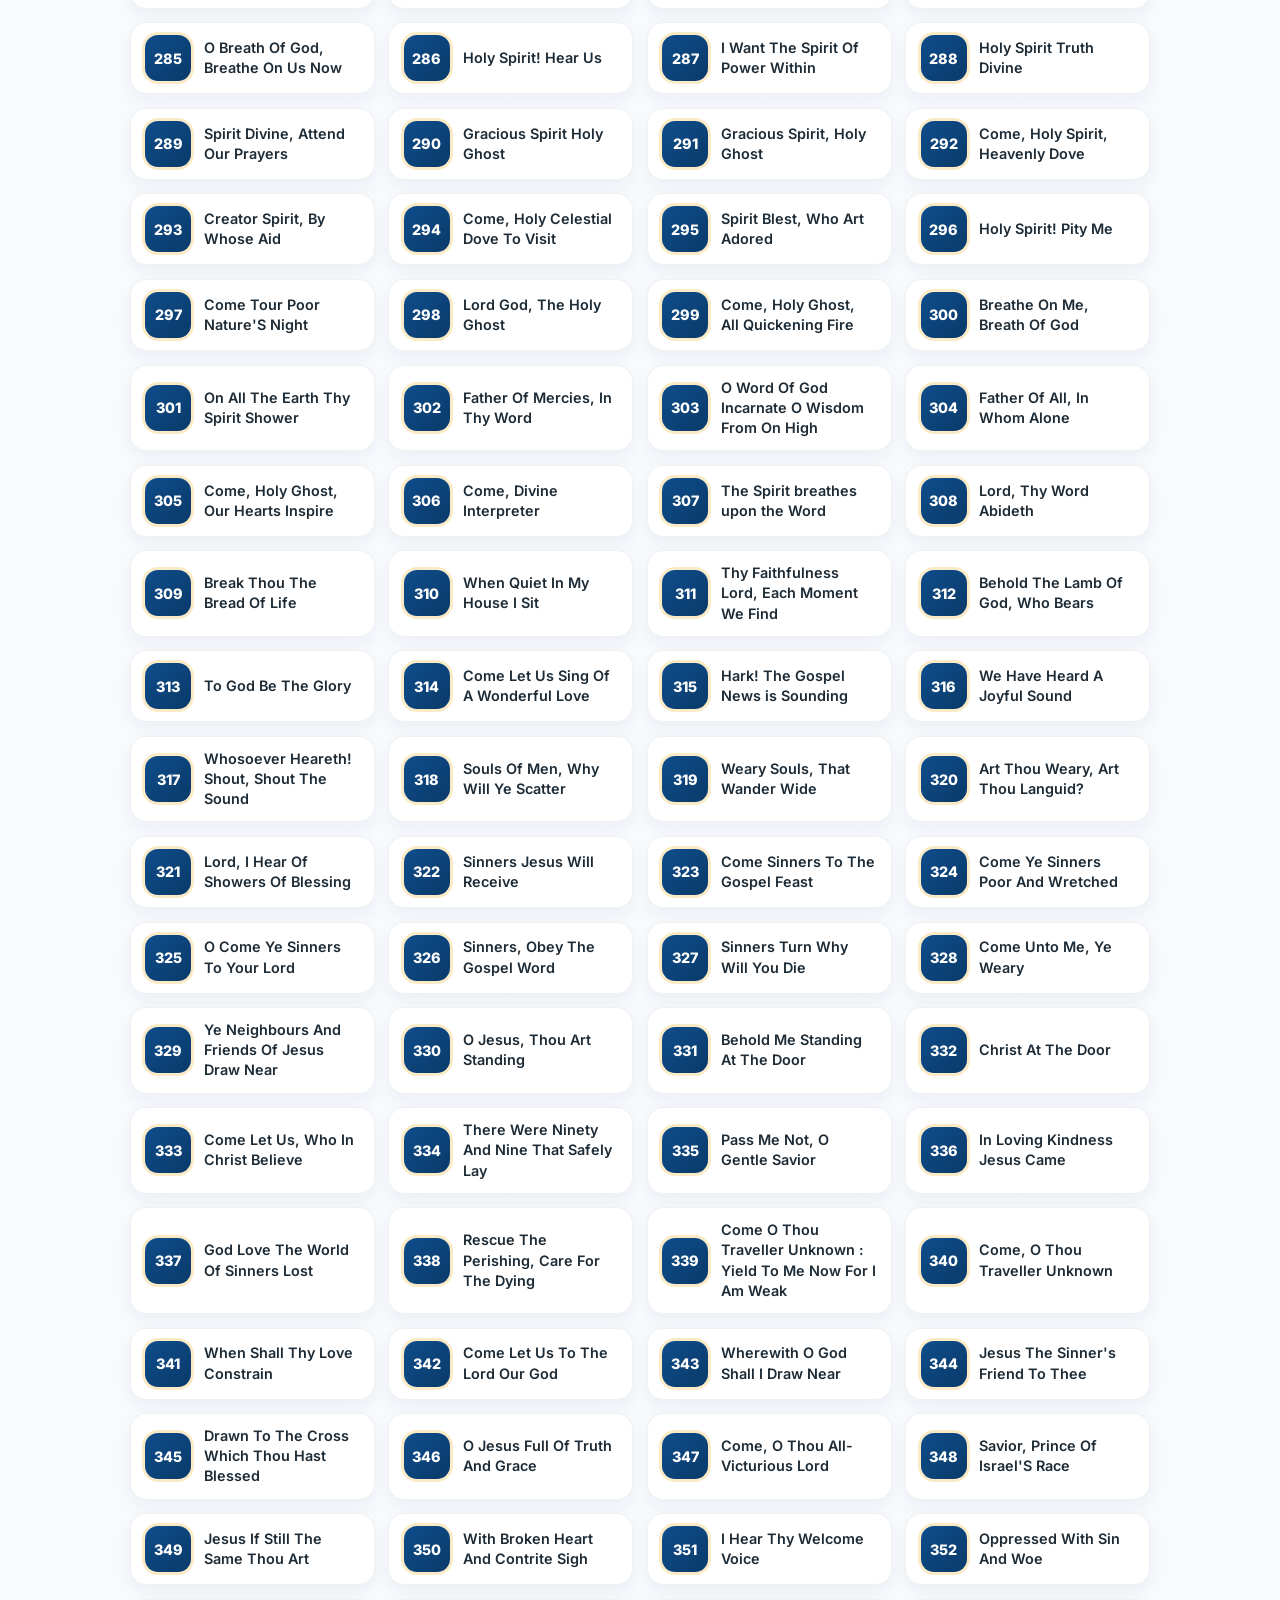
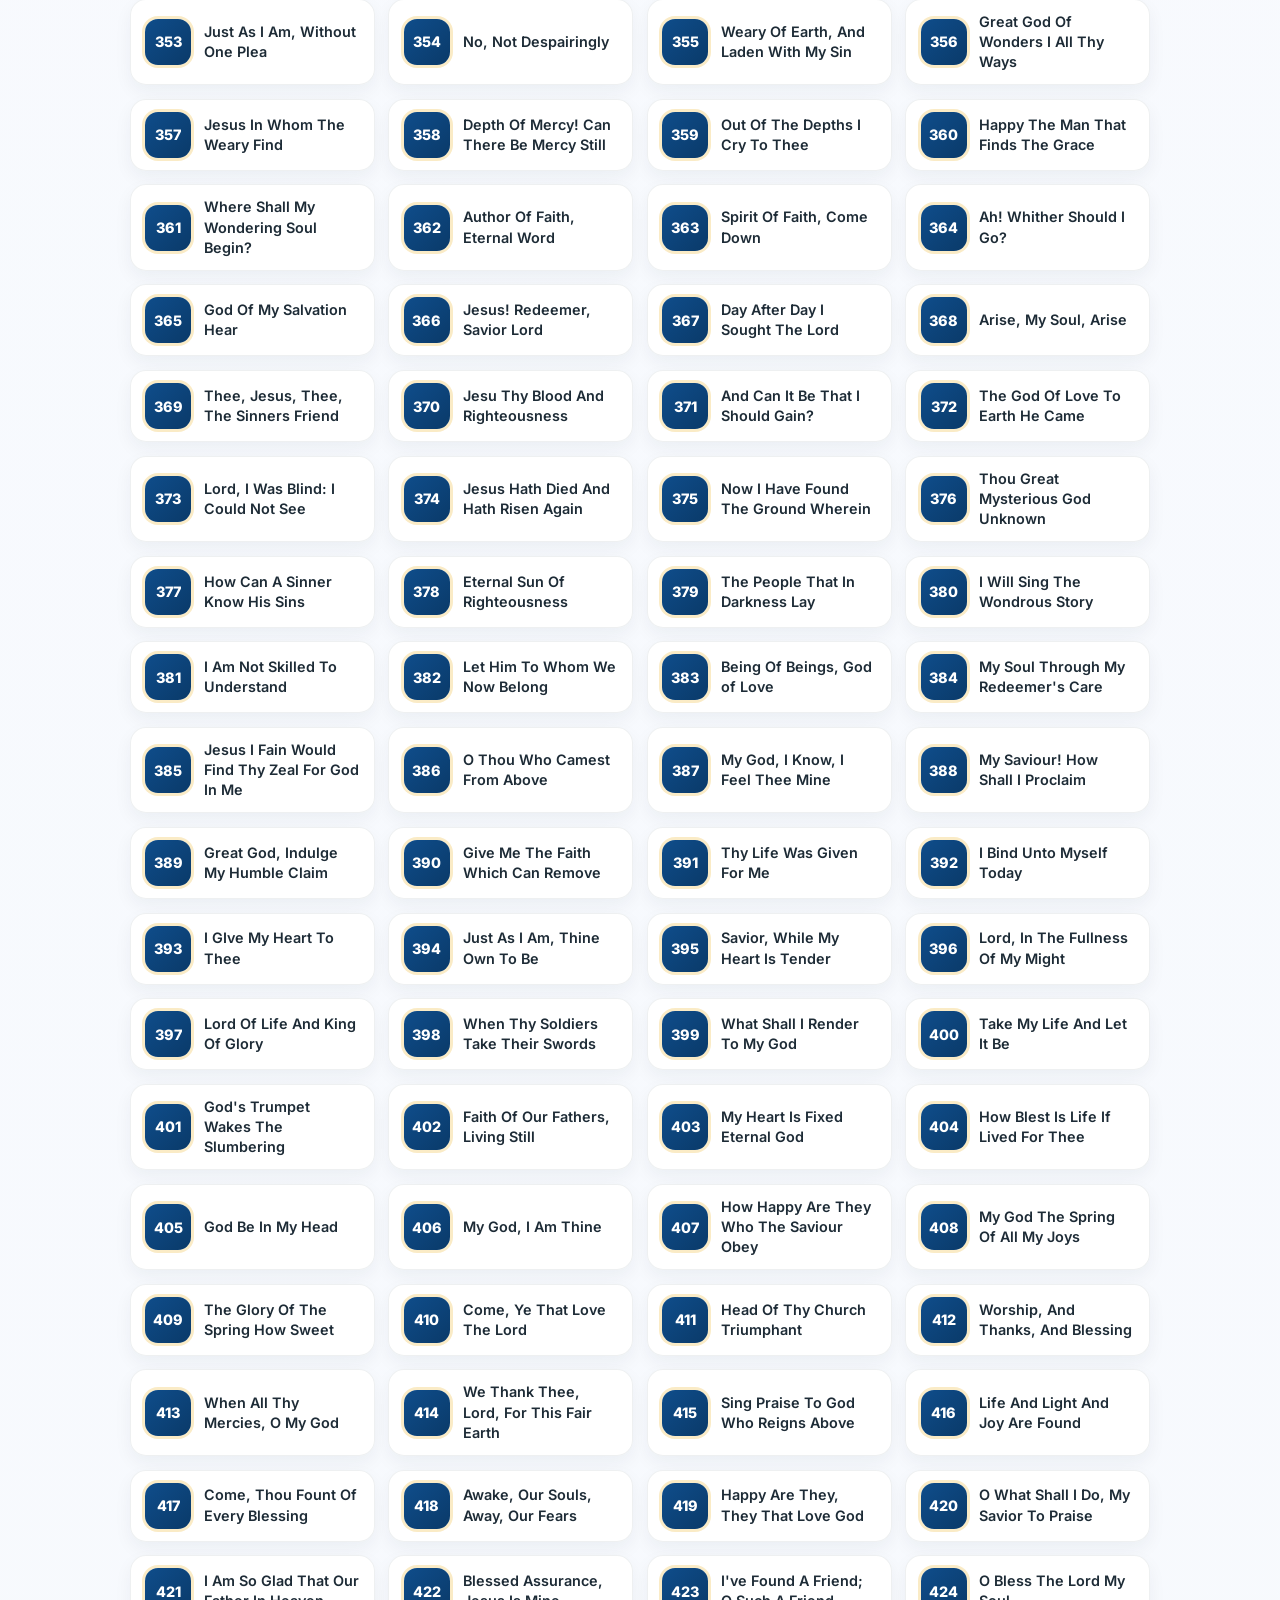
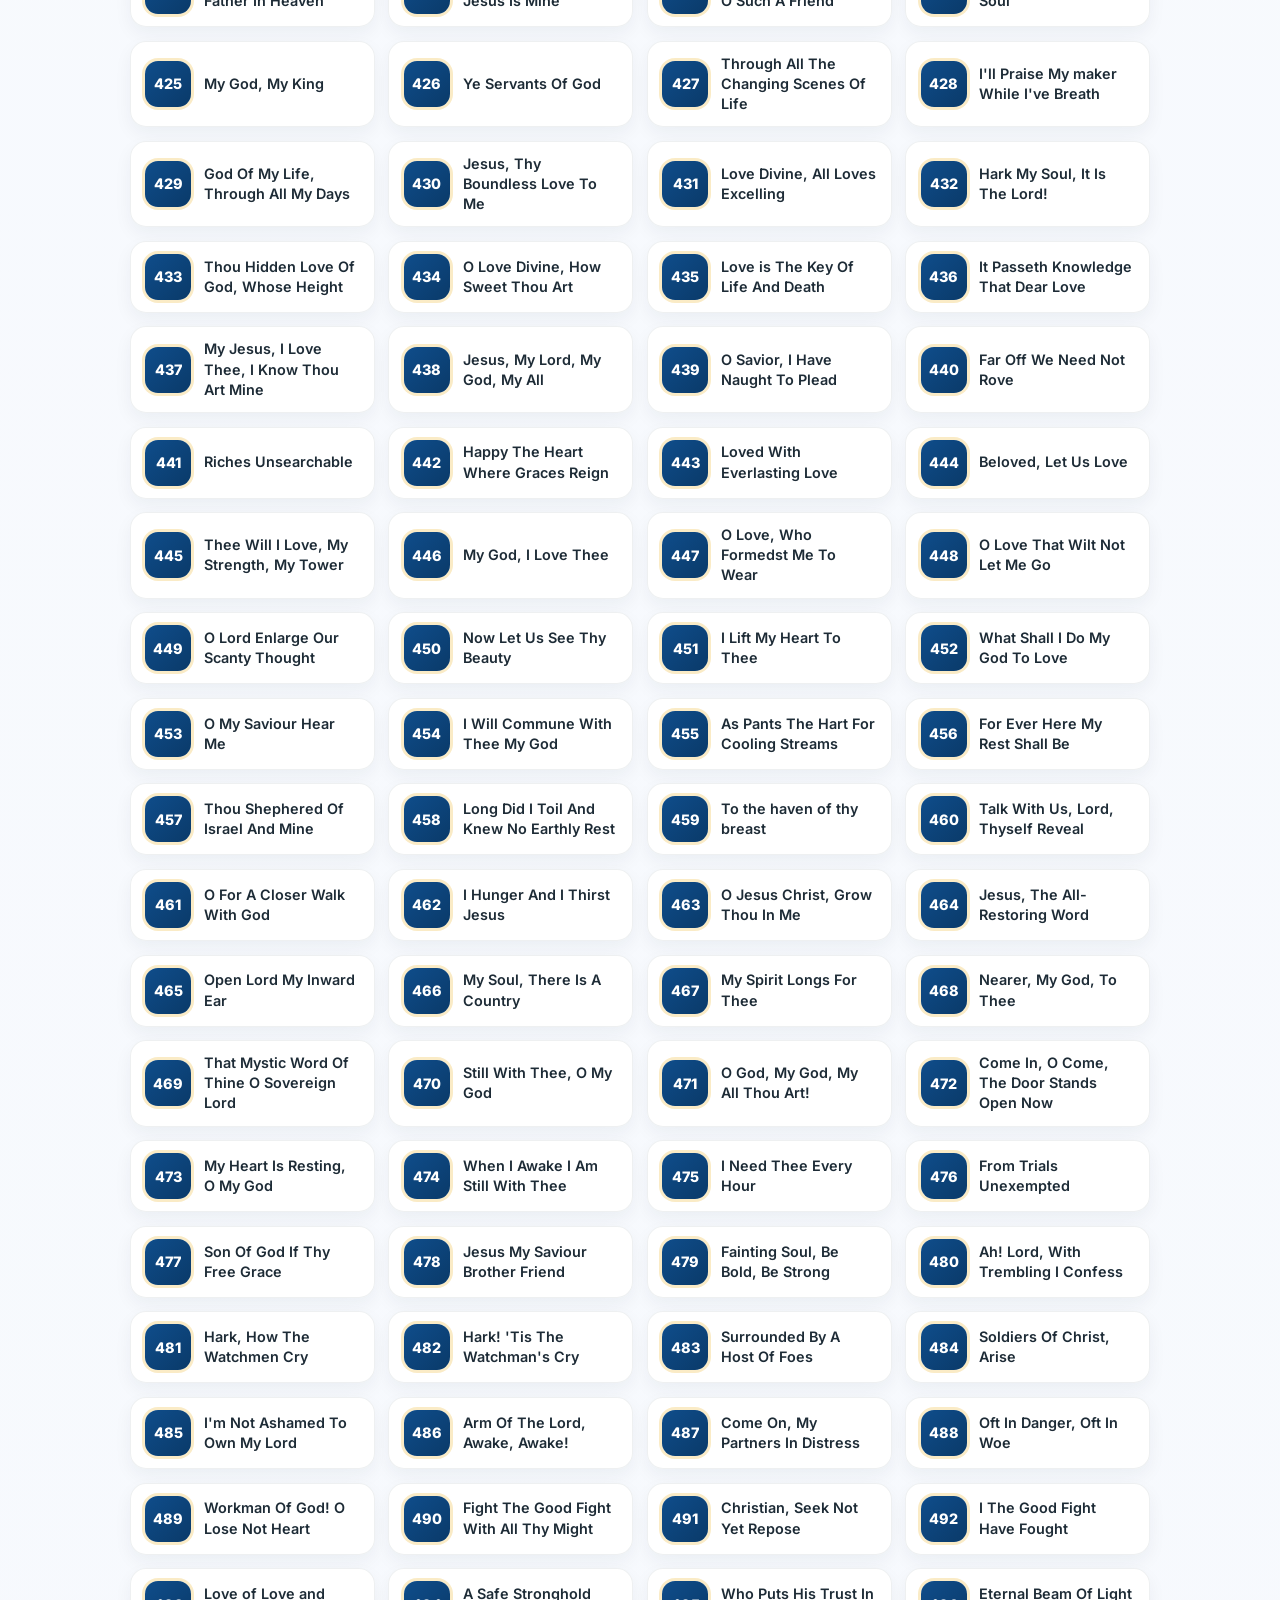
==== commit 9df07e2d: "Fix gallery HTML and URL-encode image filenames" ====
--- a/index.html
+++ b/index.html
@@ -125,59 +125,6 @@
               <span class="mini-label">Focus</span>
               <h3>Faith • Purpose • Service</h3>
               <p>Equipping the next generation to shine for Christ.</p>
-            </div>
-          </div>
-
-          <div class="about-gallery reveal">
-            <div class="gallery-heading">
-              <p class="eyebrow">Life at Maranatha</p>
-              <h3>Faith, friendship &amp; fellowship</h3>
-            </div>
-            <div class="about-gallery-grid">
-              <a class="gallery-item" href="assets/WhatsApp Image 2026-10-07 at 8.51.04 AM.jpeg" target="_blank" rel="noopener" aria-label="View fellowship photo 1">
-                <img src="assets/WhatsApp Image 2026-10-07 at 8.51.04 AM.jpeg" alt="Maranatha youth fellowship gathering" loading="lazy" />
-                <span class="gallery-caption">Together in fellowship</span>
-              </a>
-              <a class="gallery-item" href="assets/WhatsApp Image 2026-10-07 at 8.51.05 AM.jpeg" target="_blank" rel="noopener" aria-label="View fellowship photo 2">
-                <img src="assets/WhatsApp Image 2026-10-07 at 8.51.05 AM.jpeg" alt="Maranatha youth sharing a fellowship moment" loading="lazy" />
-                <span class="gallery-caption">Growing together</span>
-              </a>
-              <a class="gallery-item" href="assets/WhatsApp Image 2026-10-07 at 8.51.06 AM (1).jpeg" target="_blank" rel="noopener" aria-label="View fellowship photo 3">
-                <img src="assets/WhatsApp Image 2026-10-07 at 8.51.06 AM (1).jpeg" alt="Youth fellowship community moment" loading="lazy" />
-                <span class="gallery-caption">A community of faith</span>
-              </a>
-              <a class="gallery-item" href="assets/WhatsApp Image 2026-10-07 at 8.51.06 AM (2).jpeg" target="_blank" rel="noopener" aria-label="View fellowship photo 4">
-                <img src="assets/WhatsApp Image 2026-10-07 at 8.51.06 AM (2).jpeg" alt="Maranatha youth fellowship in action" loading="lazy" />
-                <span class="gallery-caption">Making memories</span>
-              </a>
-              <a class="gallery-item" href="assets/WhatsApp Image 2026-10-07 at 8.51.06 AM.jpeg" target="_blank" rel="noopener" aria-label="View fellowship photo 5">
-                <img src="assets/WhatsApp Image 2026-10-07 at 8.51.06 AM.jpeg" alt="Young people at a Maranatha fellowship event" loading="lazy" />
-                <span class="gallery-caption">One fellowship family</span>
-              </a>
-              <a class="gallery-item" href="assets/WhatsApp Image 2026-10-07 at 8.51.07 AM (1).jpeg" target="_blank" rel="noopener" aria-label="View fellowship photo 6">
-                <img src="assets/WhatsApp Image 2026-10-07 at 8.51.07 AM (1).jpeg" alt="Youth fellowship activity at Maranatha" loading="lazy" />
-                <span class="gallery-caption">Serving with joy</span>
-              </a>
-              <a class="gallery-item" href="assets/WhatsApp Image 2026-10-07 at 8.51.07 AM (2).jpeg" target="_blank" rel="noopener" aria-label="View fellowship photo 7">
-                <img src="assets/WhatsApp Image 2026-10-07 at 8.51.07 AM (2).jpeg" alt="Maranatha youth enjoying time together" loading="lazy" />
-                <span class="gallery-caption">Friendship in faith</span>
-              </a>
-              <a class="gallery-item" href="assets/WhatsApp Image 2026-10-07 at 8.51.07 AM.jpeg" target="_blank" rel="noopener" aria-label="View fellowship photo 8">
-                <img src="assets/WhatsApp Image 2026-10-07 at 8.51.07 AM.jpeg" alt="Maranatha youth fellowship group moment" loading="lazy" />
-                <span class="gallery-caption">Our youth, our family</span>
-              </a>
-              <a class="gallery-item" href="assets/WhatsApp Image 2026-10-07 at 8.51.08 AM (1).jpeg" target="_blank" rel="noopener" aria-label="View fellowship photo 9">
-                <img src="assets/WhatsApp Image 2026-10-07 at 8.51.08 AM (1).jpeg" alt="Youth fellowship gathering at Maranatha Society" loading="lazy" />
-                <span class="gallery-caption">Sharing the journey</span>
-              </a>
-              <a class="gallery-item" href="assets/WhatsApp Image 2026-10-07 at 8.51.08 AM.jpeg" target="_blank" rel="noopener" aria-label="View fellowship photo 10">
-                <img src="assets/WhatsApp Image 2026-10-07 at 8.51.08 AM.jpeg" alt="A moment with the Maranatha youth fellowship" loading="lazy" />
-                <span class="gallery-caption">Together in purpose</span>
-              </a>
-              <a class="gallery-item" href="assets/WhatsApp Image 2026-10-07 at 8.51.09 AM.jpeg" target="_blank" rel="noopener" aria-label="View fellowship photo 11">
-                <img src="assets/WhatsApp Image 2026-10-07 at 8.51.09 AM.jpeg" alt="Maranatha youth fellowship community" loading="lazy" />
-                <span class="gallery-caption">A family in Christ</span>
-              </a>
             </div>
           </div>
         </div>
@@ -271,14 +218,47 @@
             </div>
           </div>
         </div>
-      </section>
-        <div class="container">
-          <div class="section-heading center reveal">
-            <p class="eyebrow">Resources</p>
-            <h2>Resources</h2>
-          </div>
-
-          <div class="resources-grid">
+
+        <div class="about-gallery reveal" id="aboutGallery">
+          <div class="about-gallery-grid">
+            <figure class="gallery-item">
+              <img src="assets/WhatsApp%20Image%202026-10-07%20at%208.51.04%20AM.jpeg" alt="Youth fellowship gathering" loading="lazy" />
+            </figure>
+            <figure class="gallery-item">
+              <img src="assets/WhatsApp%20Image%202026-10-07%20at%208.51.05%20AM.jpeg" alt="Worship session" loading="lazy" />
+            </figure>
+            <figure class="gallery-item">
+              <img src="assets/WhatsApp%20Image%202026-10-07%20at%208.51.06%20AM.jpeg" alt="Group prayer" loading="lazy" />
+            </figure>
+            <figure class="gallery-item">
+              <img src="assets/WhatsApp%20Image%202026-10-07%20at%208.51.06%20AM%20(1).jpeg" alt="Youth activity" loading="lazy" />
+            </figure>
+            <figure class="gallery-item">
+              <img src="assets/WhatsApp%20Image%202026-10-07%20at%208.51.06%20AM%20(2).jpeg" alt="Bible study" loading="lazy" />
+            </figure>
+            <figure class="gallery-item">
+              <img src="assets/WhatsApp%20Image%202026-10-07%20at%208.51.07%20AM.jpeg" alt="Fellowship moment" loading="lazy" />
+            </figure>
+            <figure class="gallery-item">
+              <img src="assets/WhatsApp%20Image%202026-10-07%20at%208.51.07%20AM%20(1).jpeg" alt="Community service" loading="lazy" />
+            </figure>
+            <figure class="gallery-item">
+              <img src="assets/WhatsApp%20Image%202026-10-07%20at%208.51.07%20AM%20(2).jpeg" alt="Youth outreach" loading="lazy" />
+            </figure>
+            <figure class="gallery-item">
+              <img src="assets/WhatsApp%20Image%202026-10-07%20at%208.51.08%20AM.jpeg" alt="Worship team" loading="lazy" />
+            </figure>
+            <figure class="gallery-item">
+              <img src="assets/WhatsApp%20Image%202026-10-07%20at%208.51.08%20AM%20(1).jpeg" alt="Group discussion" loading="lazy" />
+            </figure>
+            <figure class="gallery-item">
+              <img src="assets/WhatsApp%20Image%202026-10-07%20at%208.51.09%20AM.jpeg" alt="Celebration" loading="lazy" />
+            </figure>
+          </div>
+        </div>
+      </section>
+
+      <section id="resources" class="section">
             <article class="resource-card anthem-card reveal">
               <div class="resource-head">
                 <span class="resource-tag">Article 6</span>
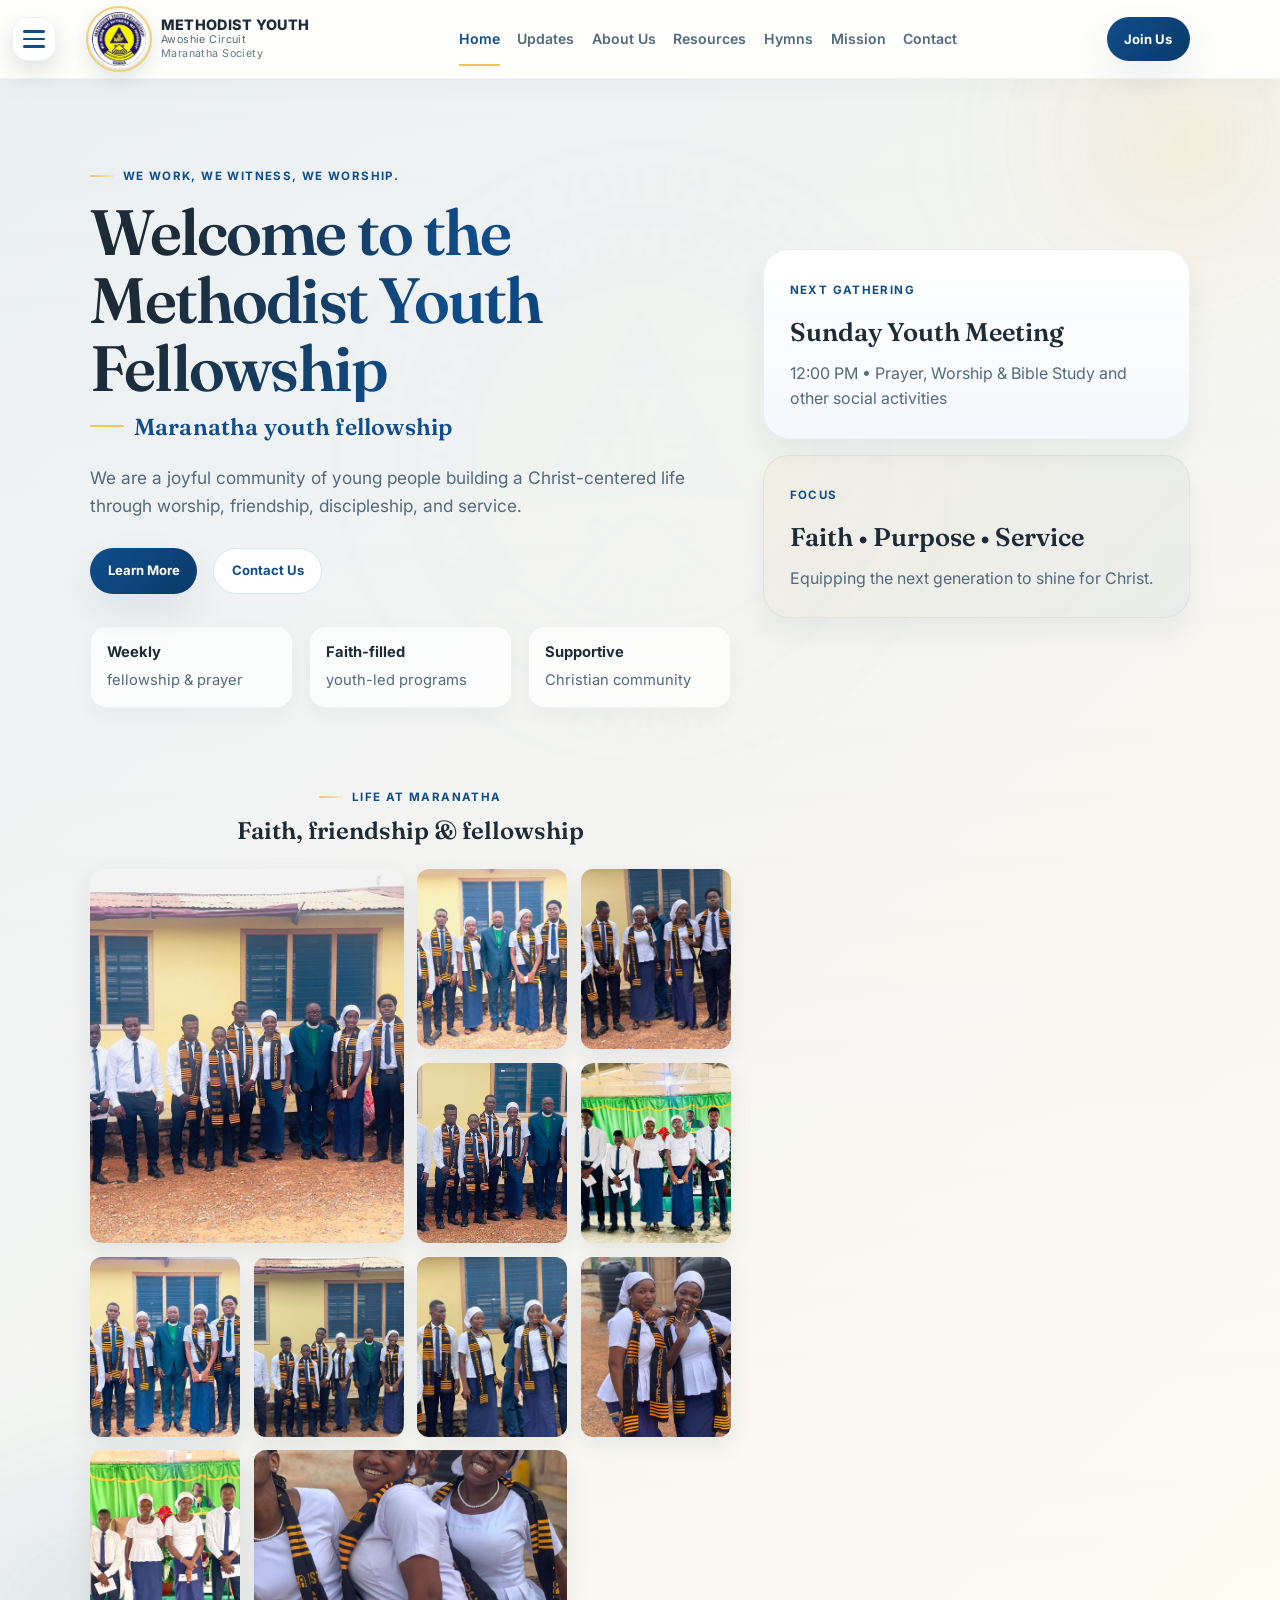
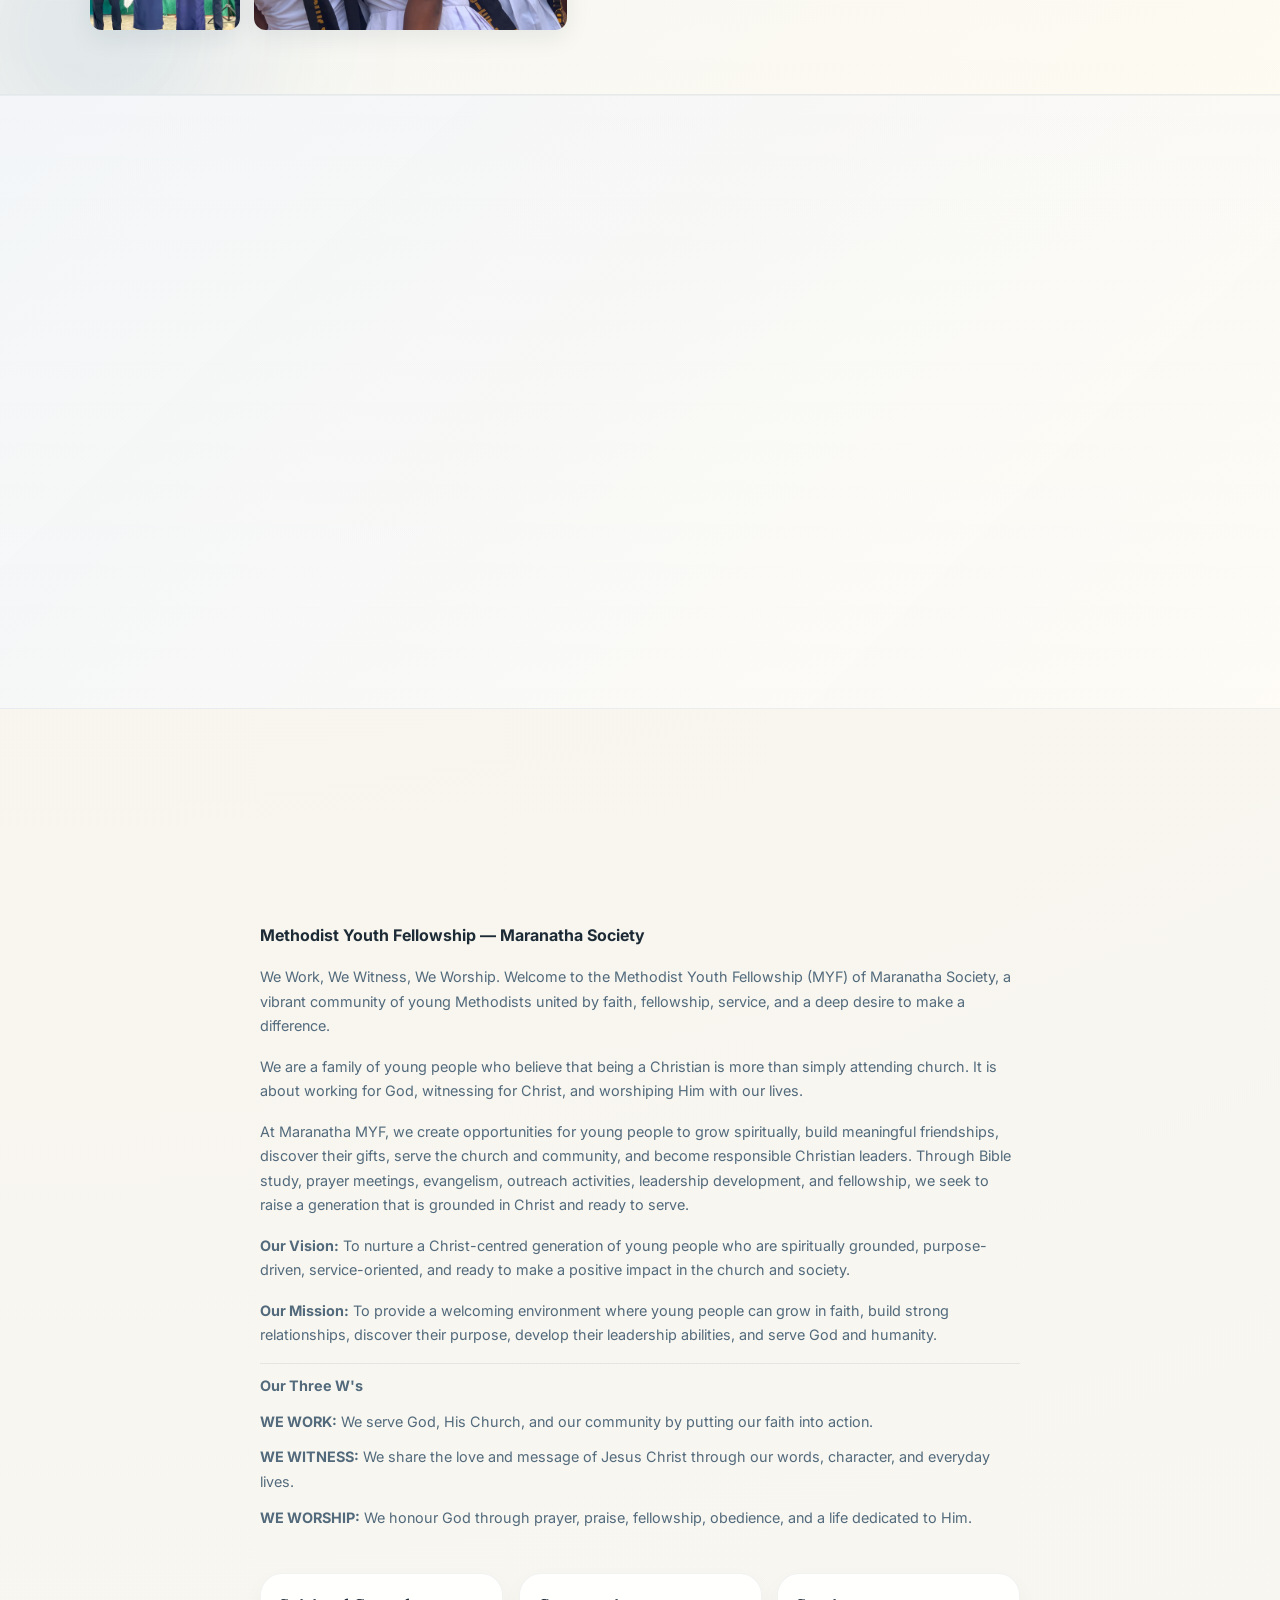
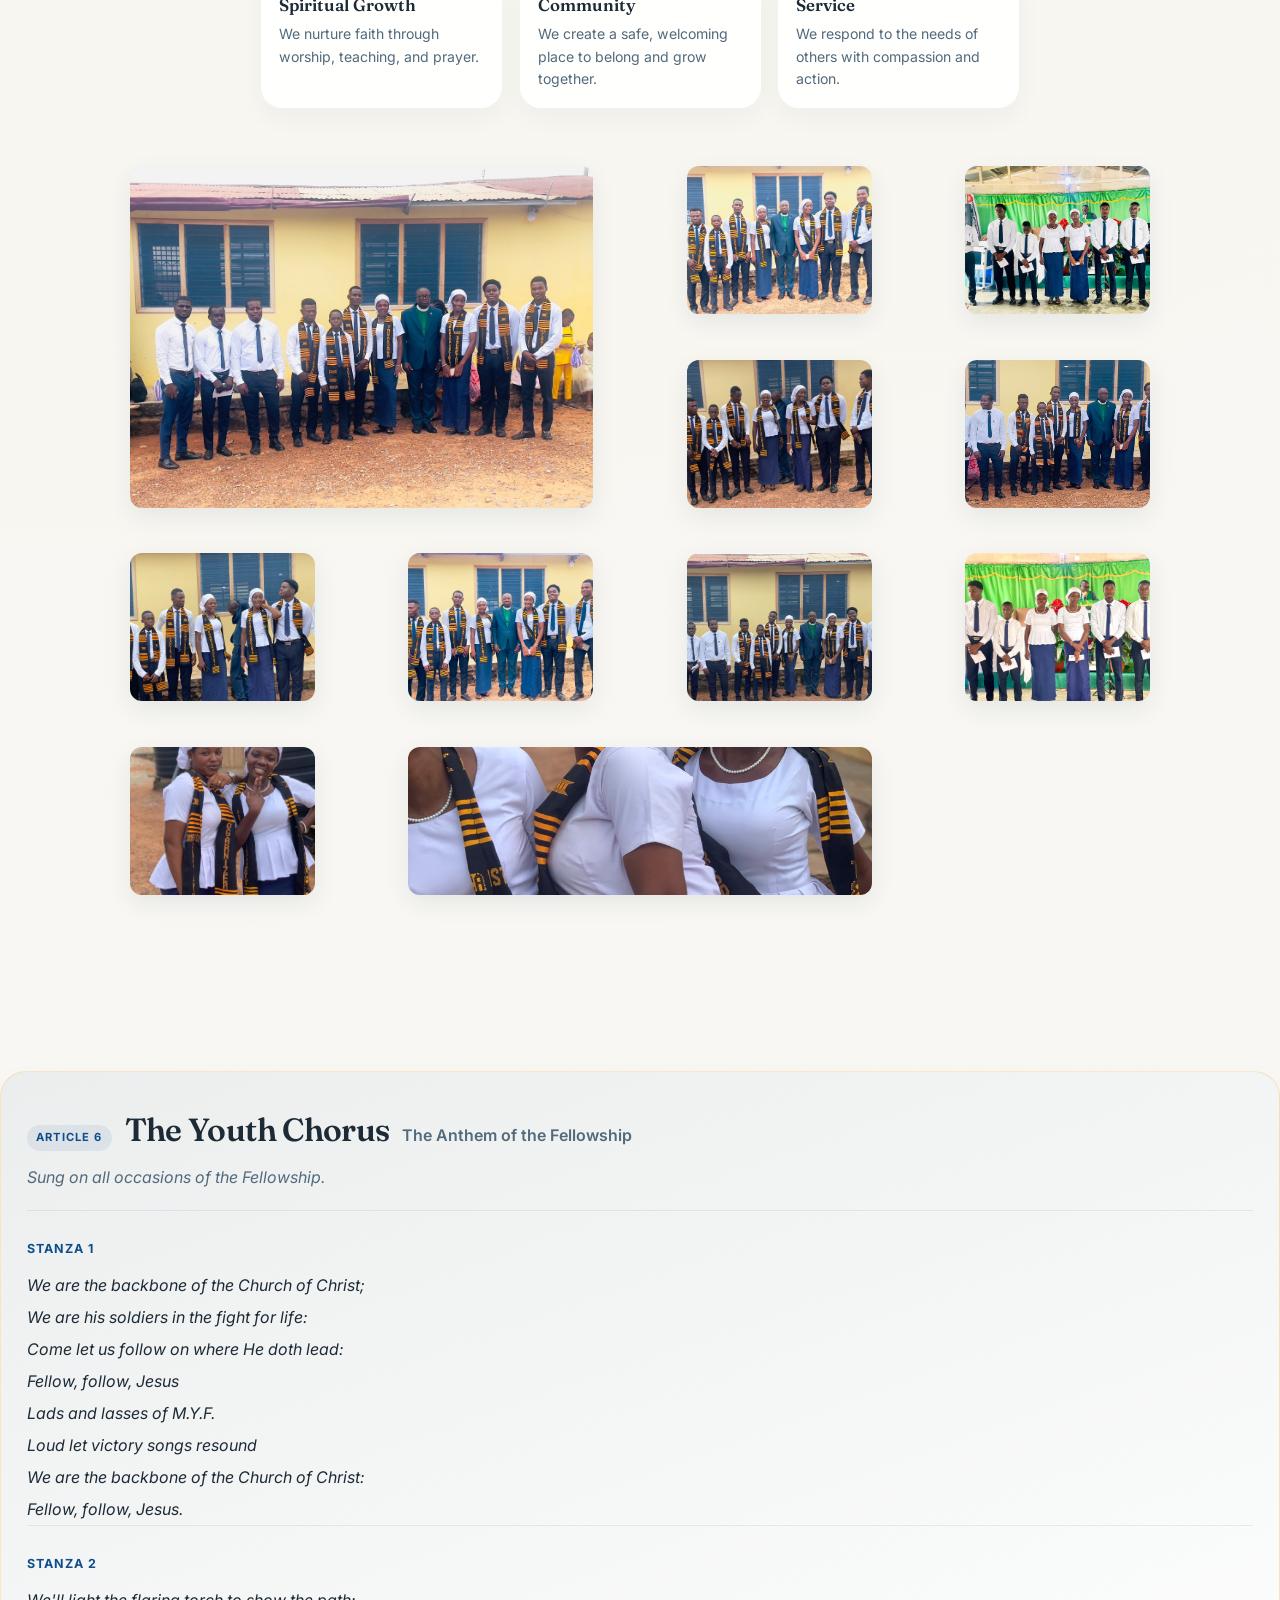
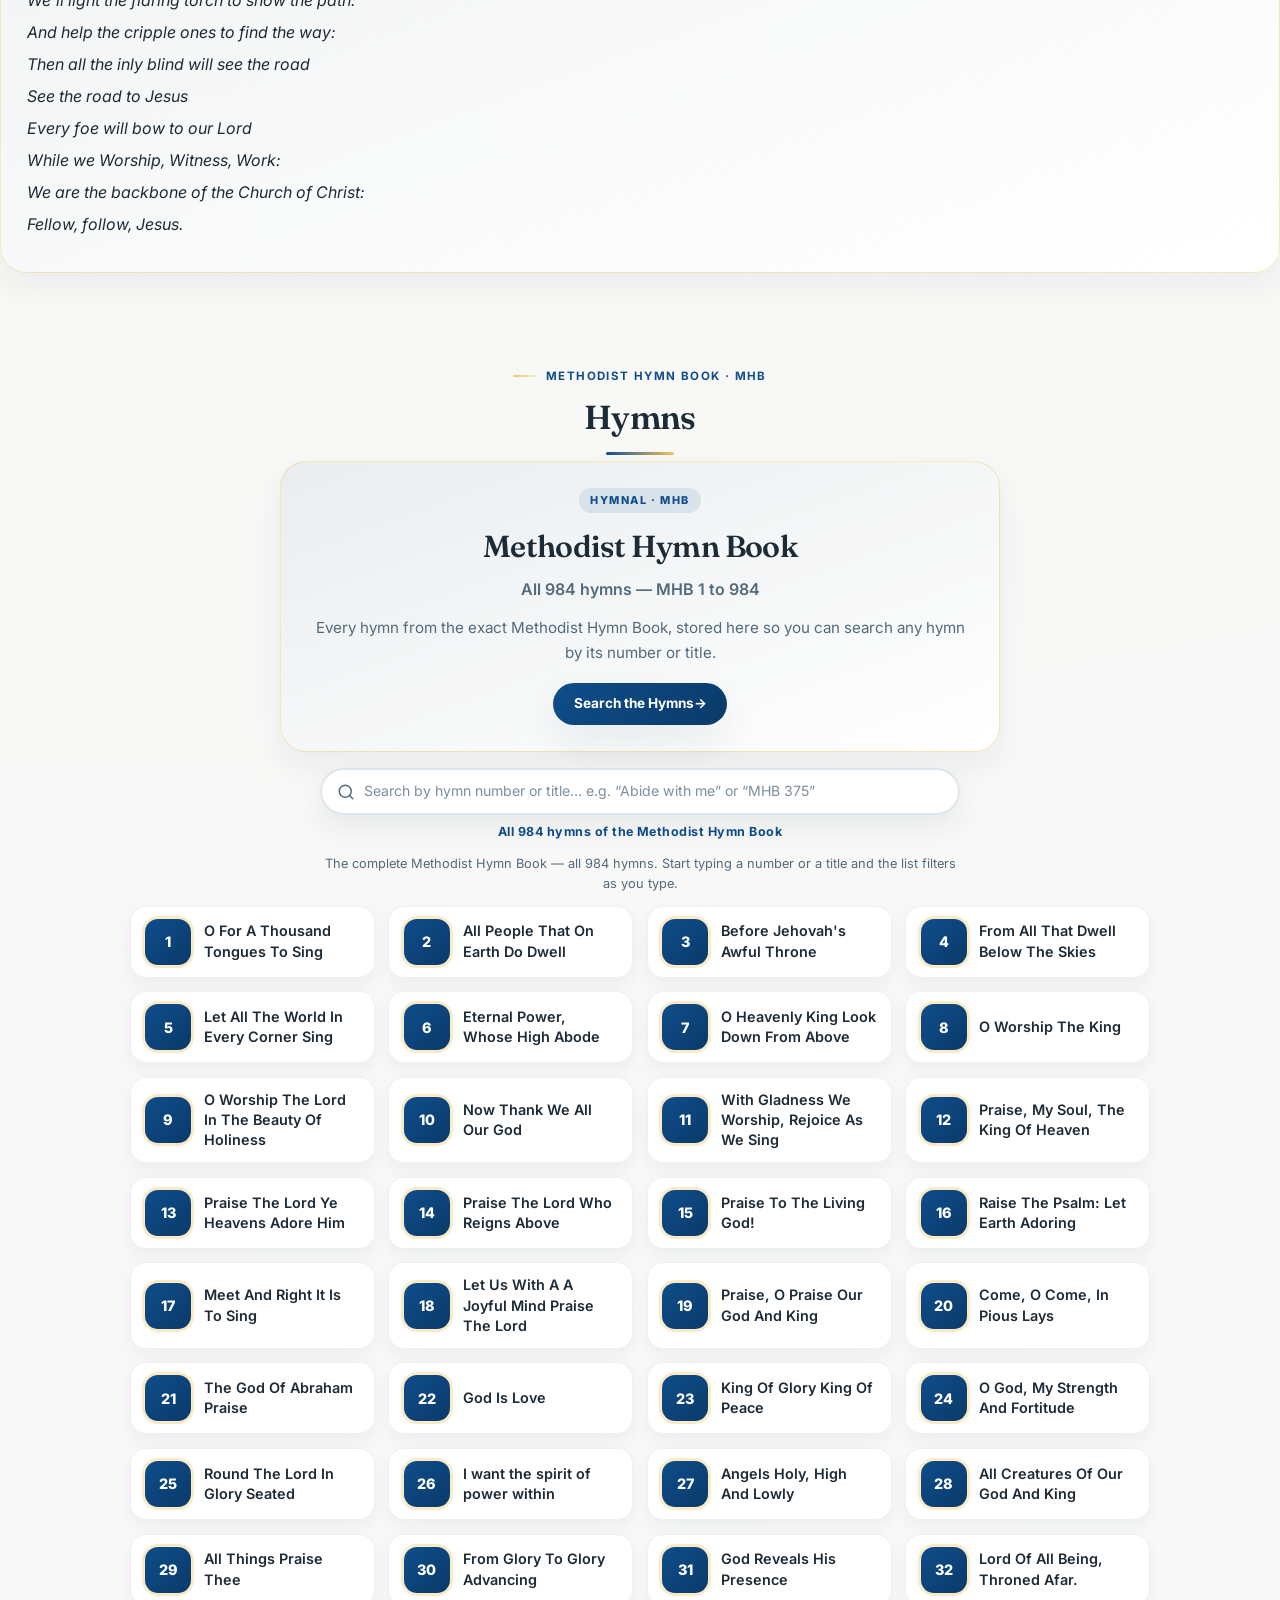
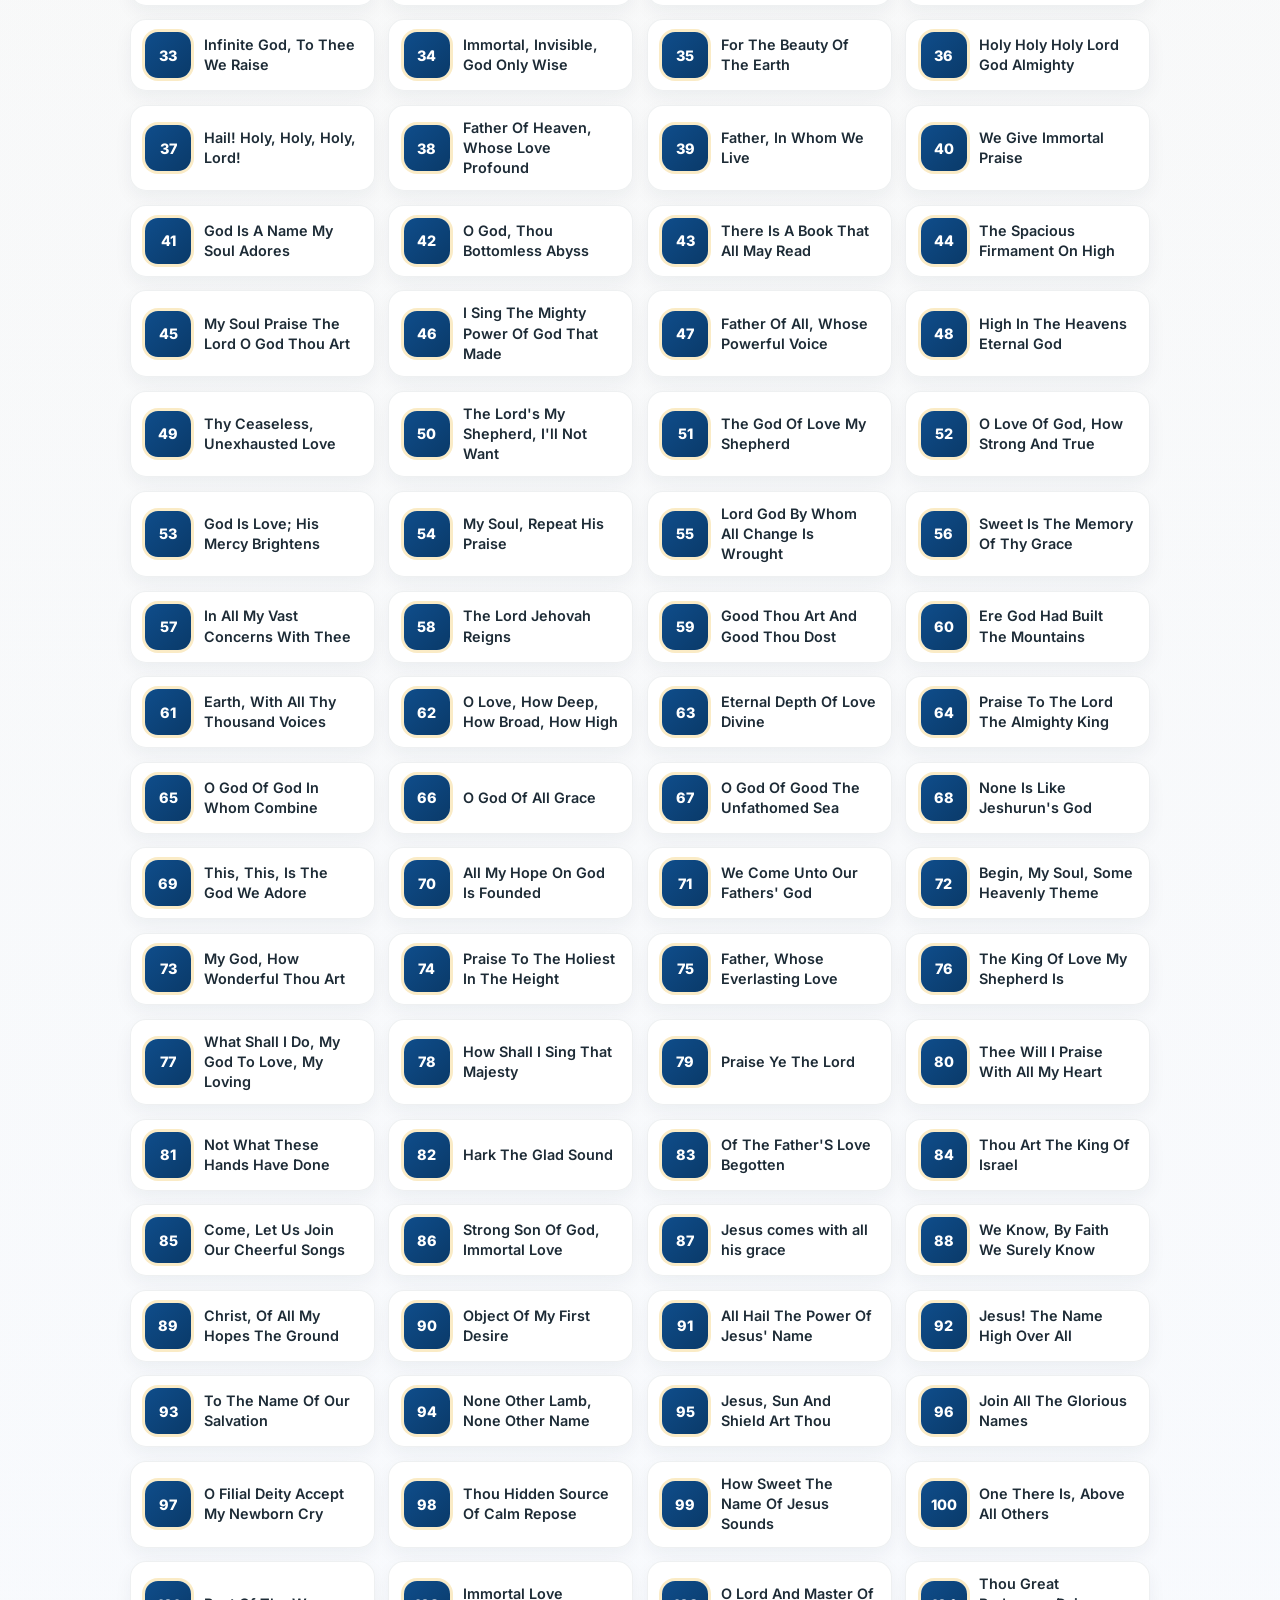
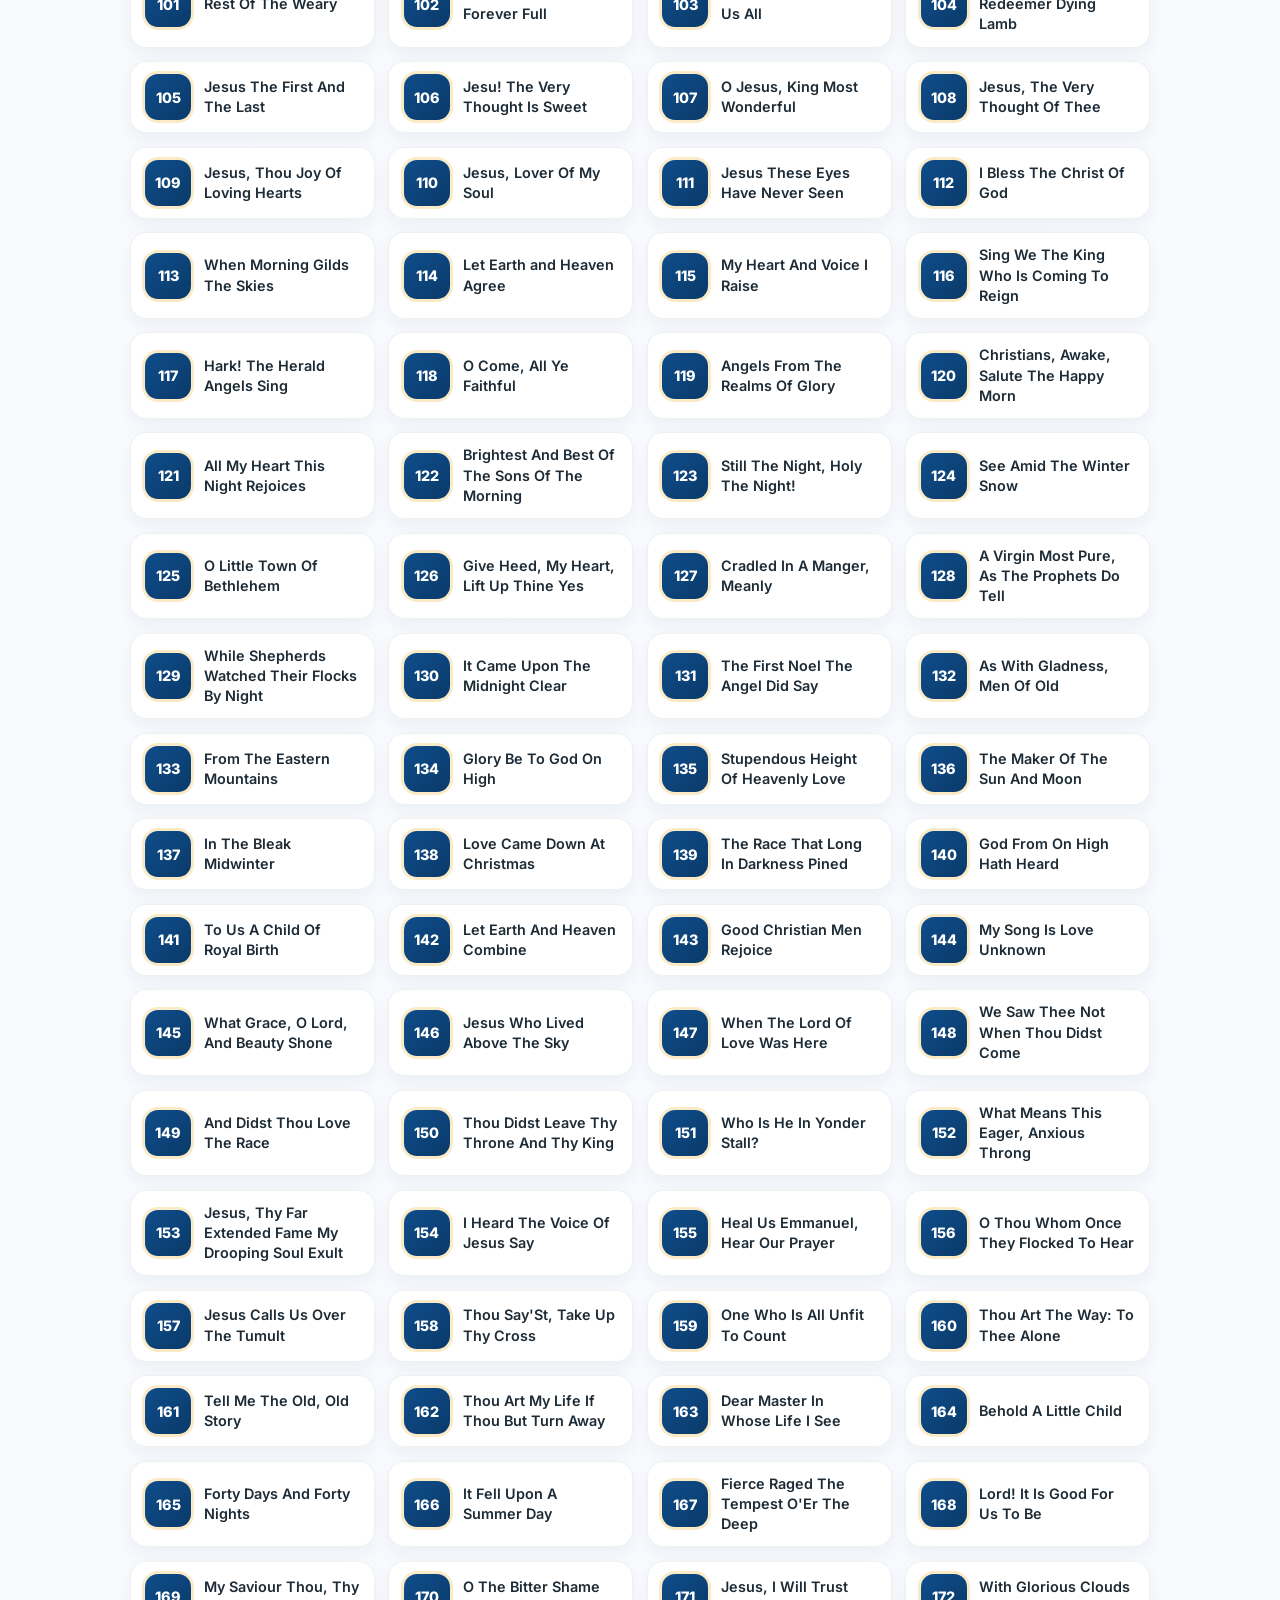
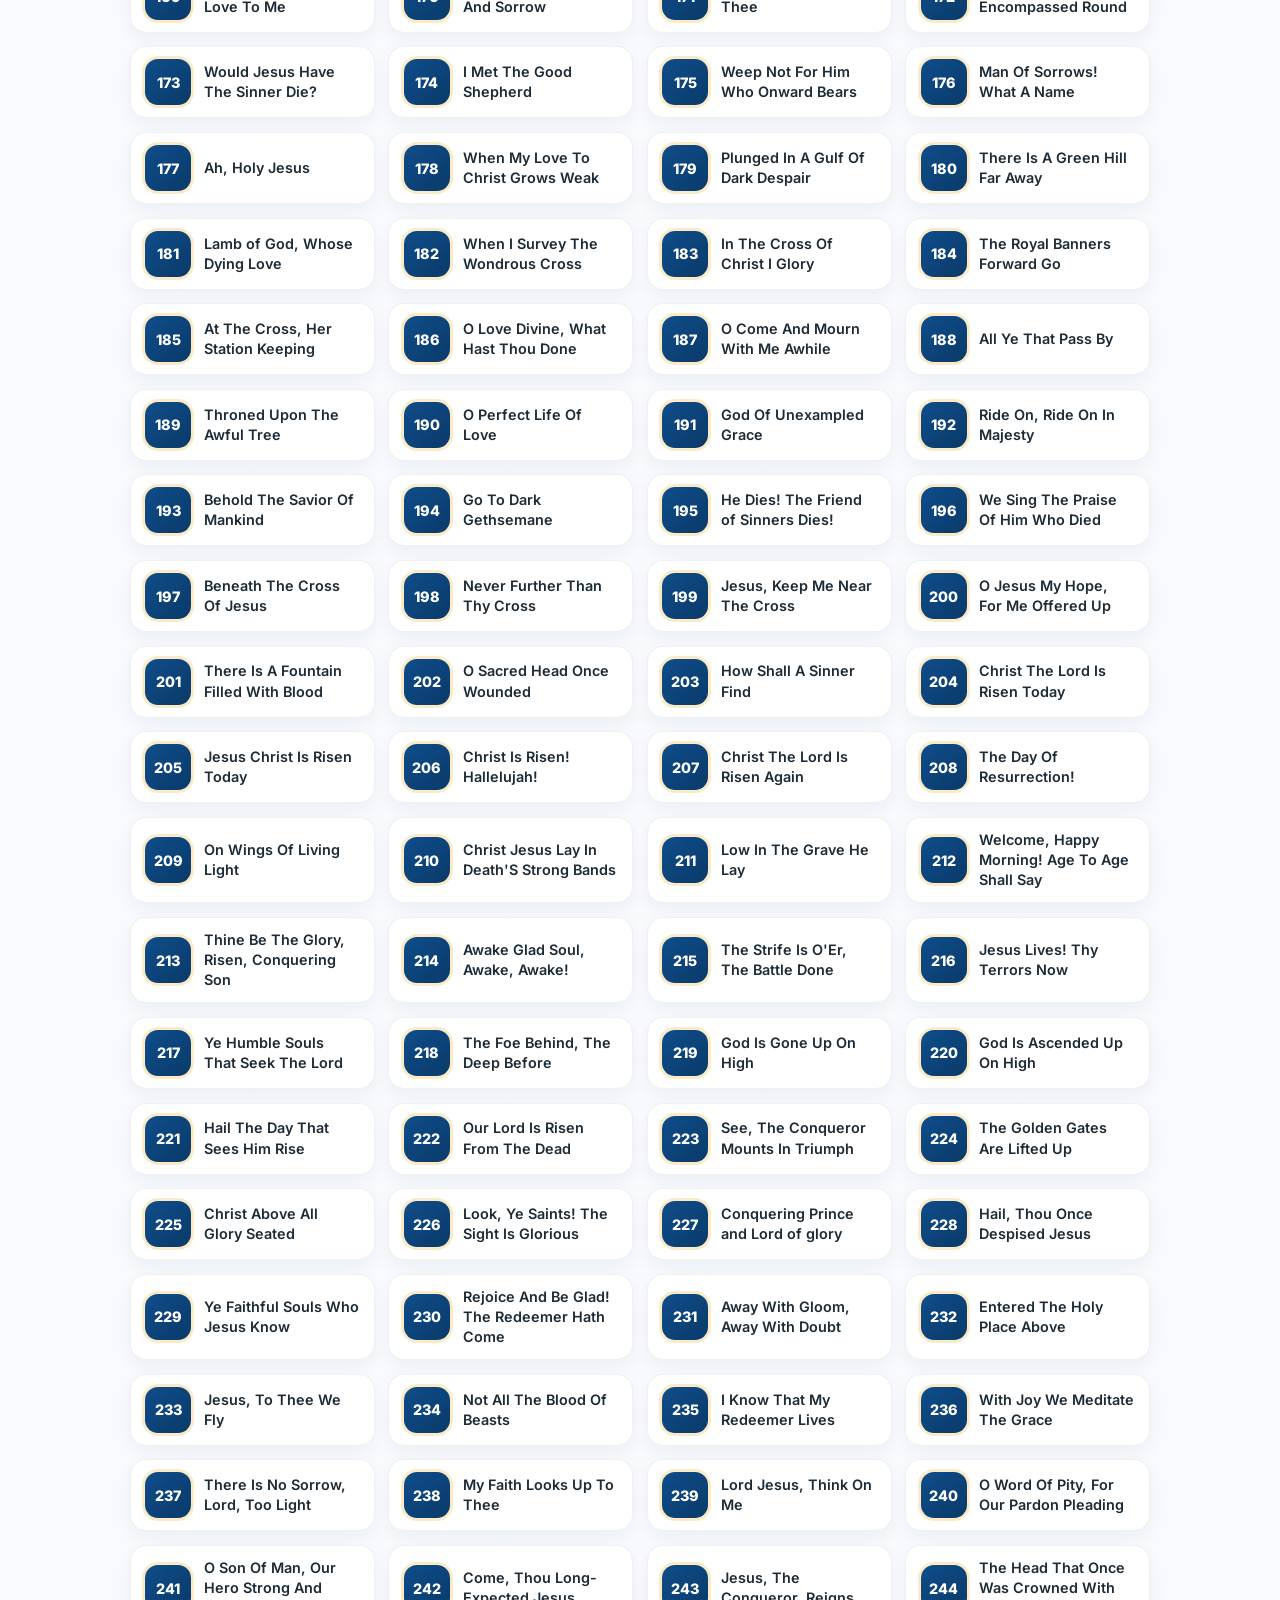
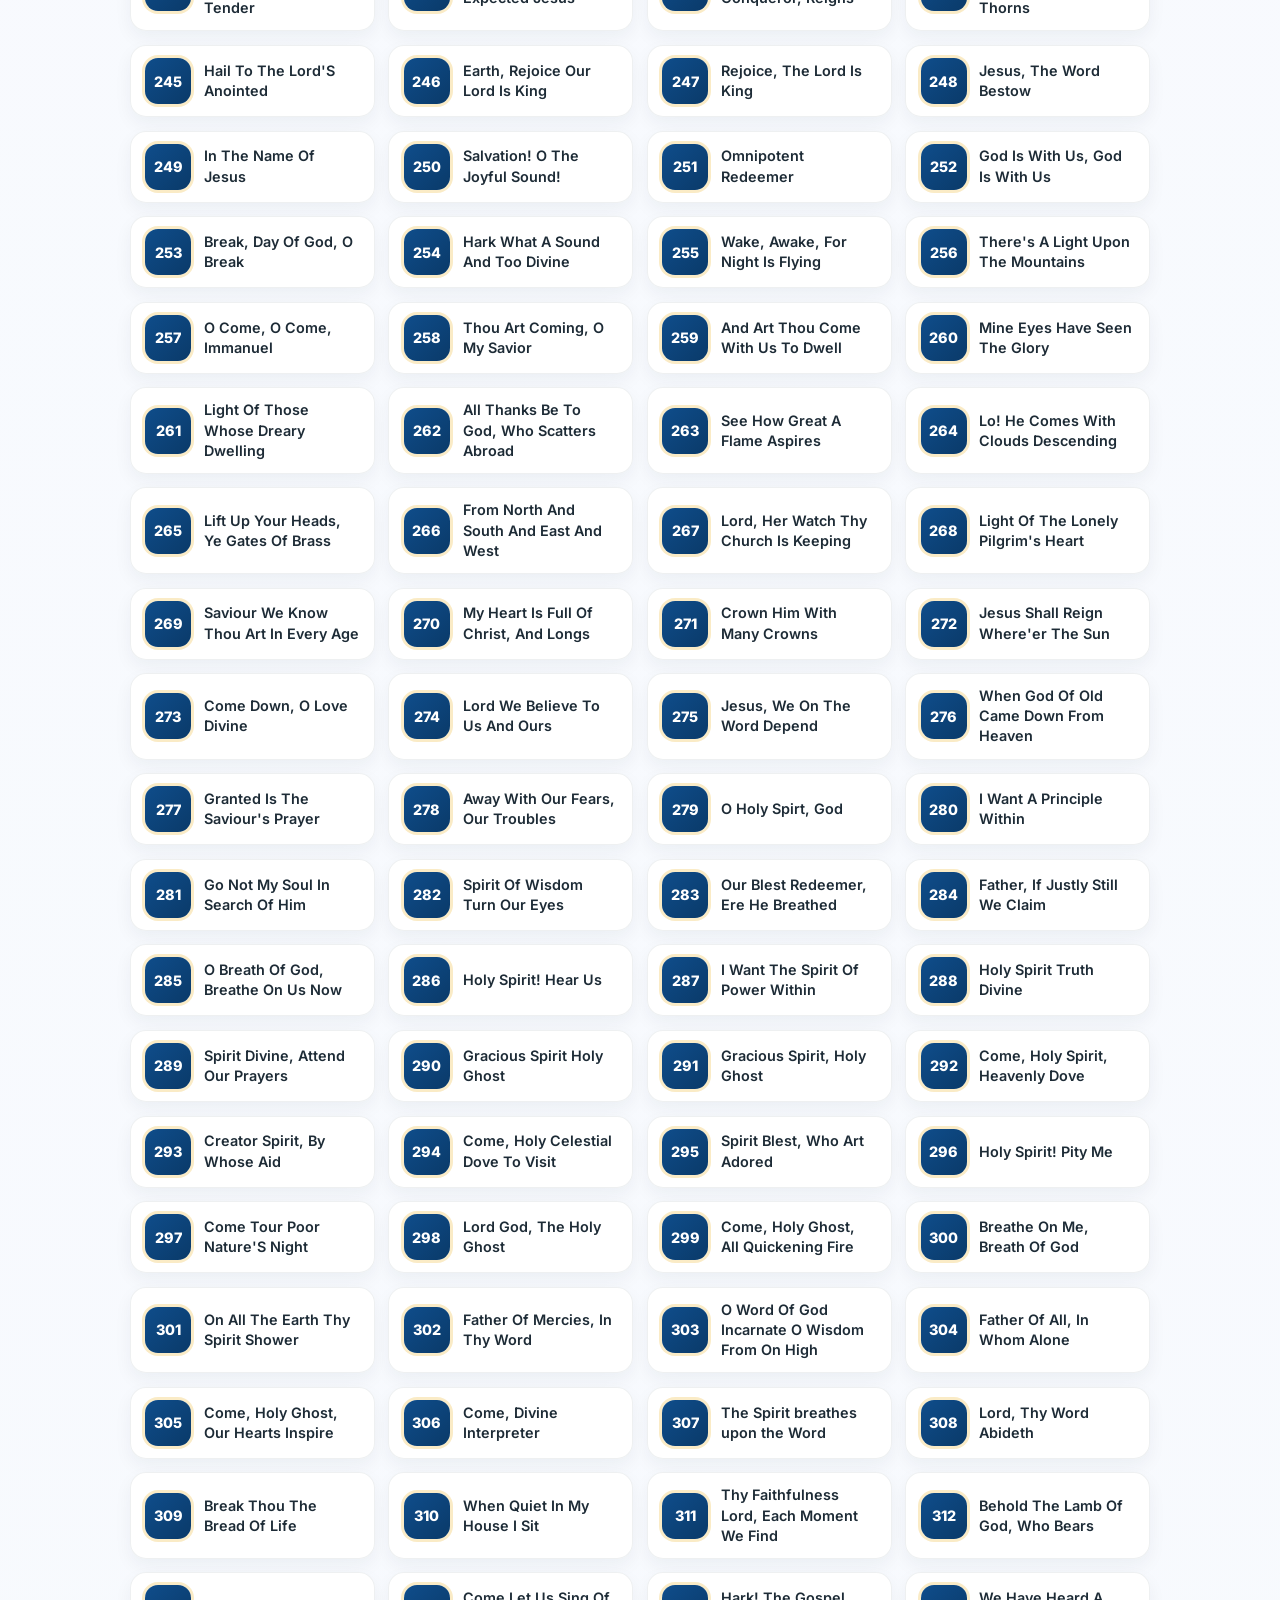
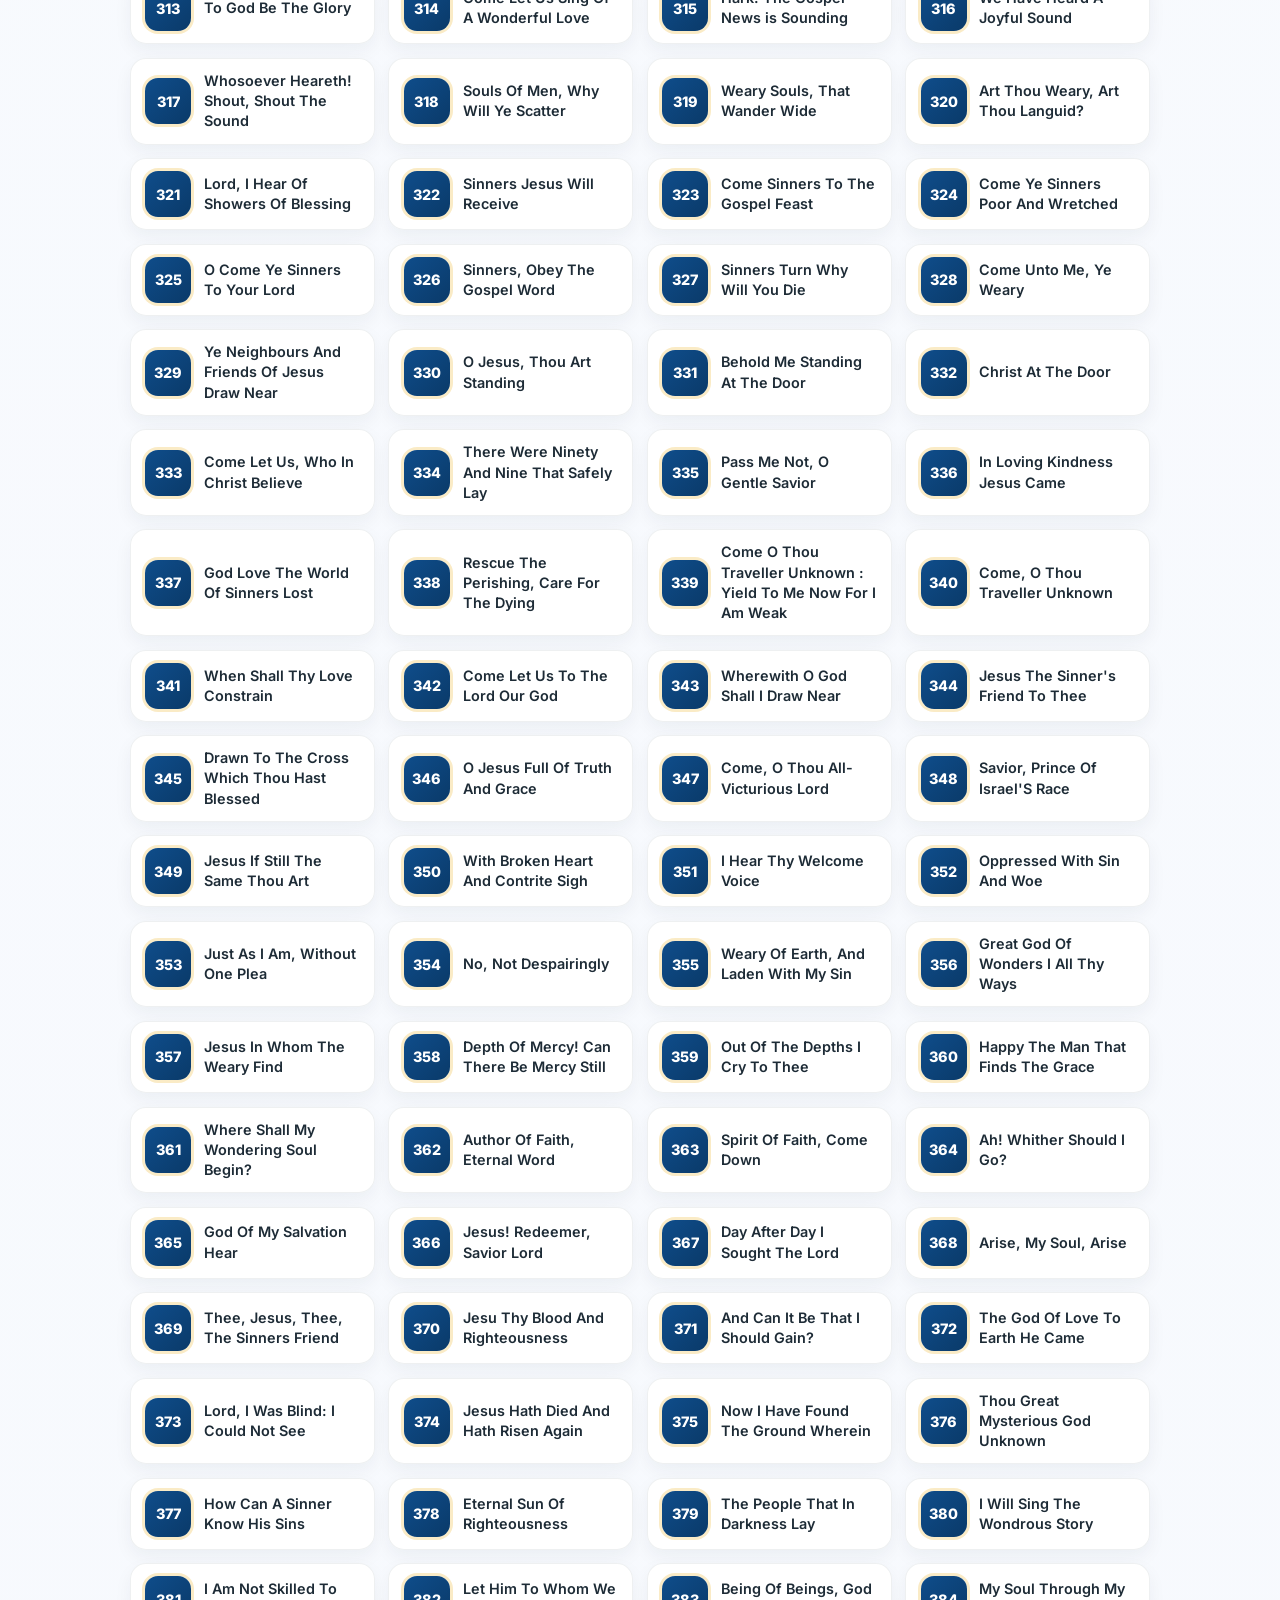
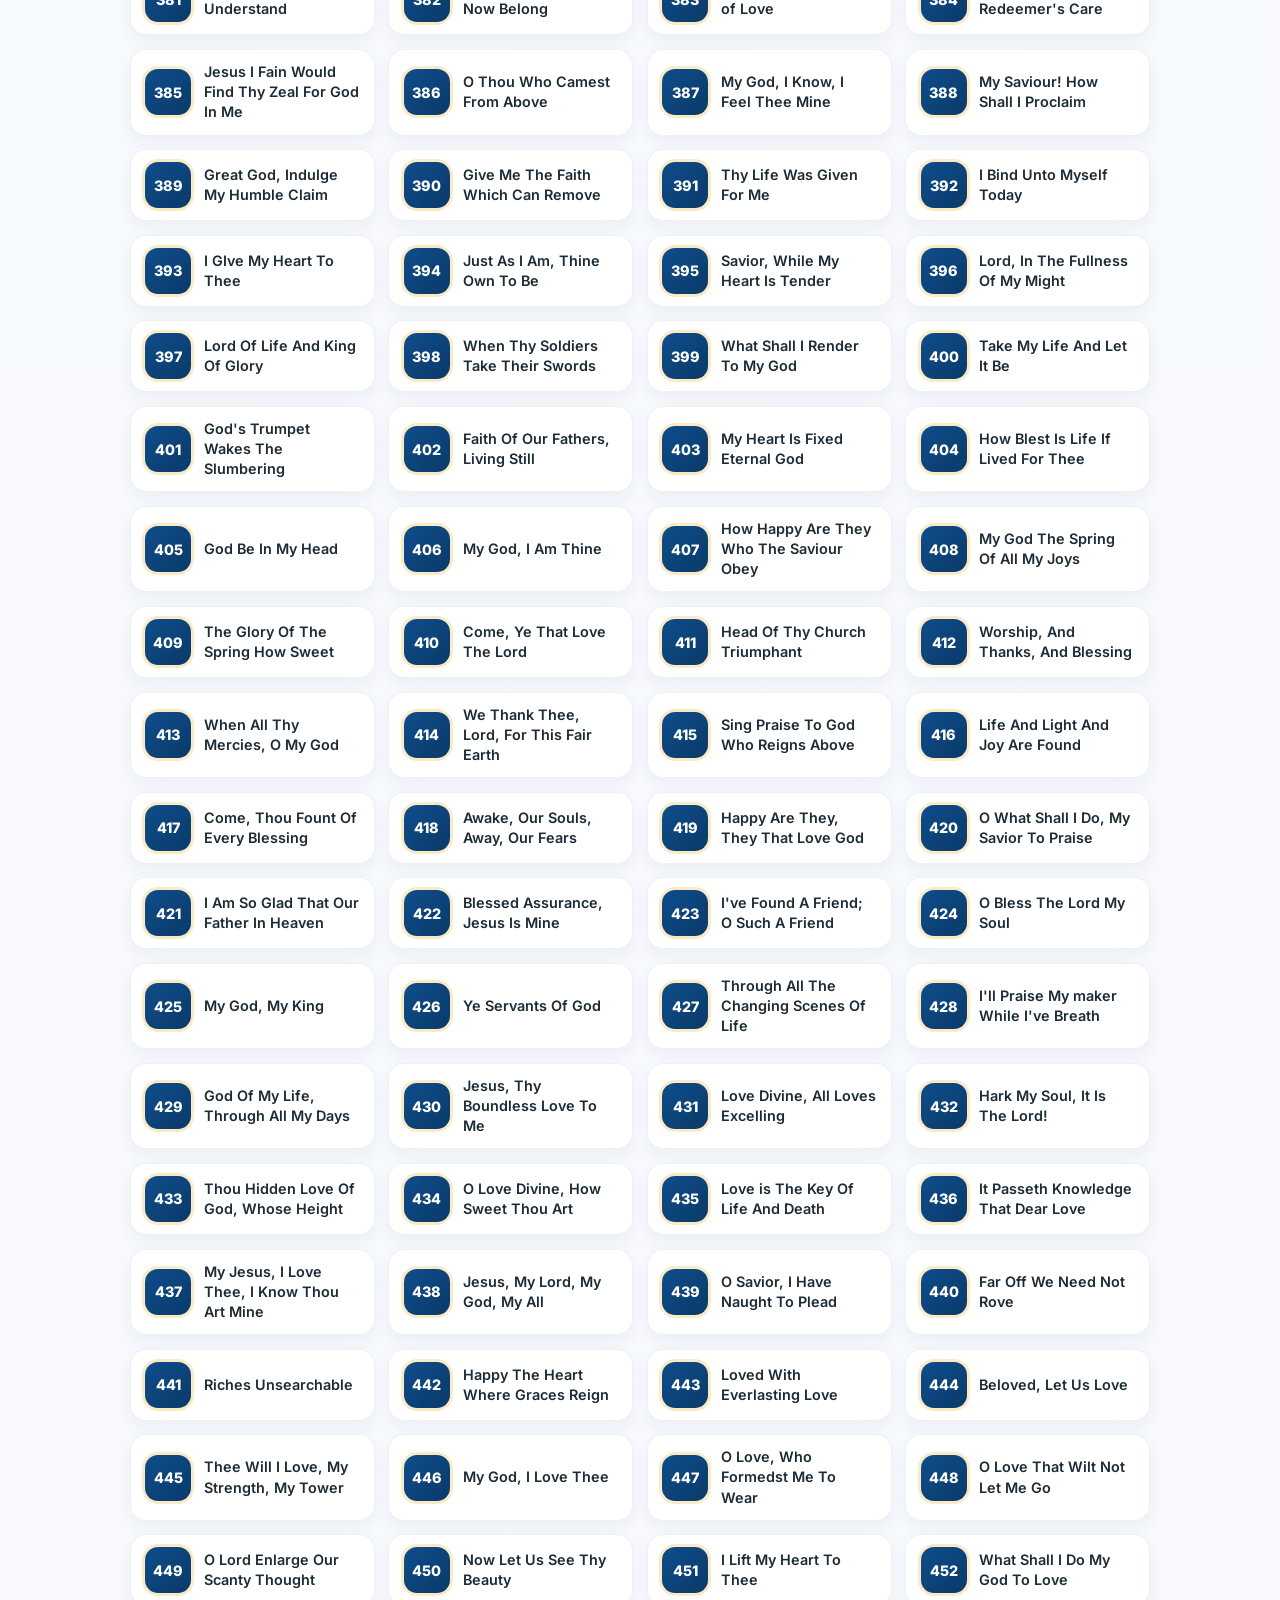
==== commit 1442640c: "Merge branch 'main' of https://github.com/paby575-lab/Maranatha-Youth-site" ====
--- a/index.html
+++ b/index.html
@@ -125,6 +125,59 @@
               <span class="mini-label">Focus</span>
               <h3>Faith • Purpose • Service</h3>
               <p>Equipping the next generation to shine for Christ.</p>
+            </div>
+          </div>
+
+          <div class="about-gallery reveal">
+            <div class="gallery-heading">
+              <p class="eyebrow">Life at Maranatha</p>
+              <h3>Faith, friendship &amp; fellowship</h3>
+            </div>
+            <div class="about-gallery-grid">
+              <a class="gallery-item" href="assets/WhatsApp Image 2026-10-07 at 8.51.04 AM.jpeg" target="_blank" rel="noopener" aria-label="View fellowship photo 1">
+                <img src="assets/WhatsApp Image 2026-10-07 at 8.51.04 AM.jpeg" alt="Maranatha youth fellowship gathering" loading="lazy" />
+                <span class="gallery-caption">Together in fellowship</span>
+              </a>
+              <a class="gallery-item" href="assets/WhatsApp Image 2026-10-07 at 8.51.05 AM.jpeg" target="_blank" rel="noopener" aria-label="View fellowship photo 2">
+                <img src="assets/WhatsApp Image 2026-10-07 at 8.51.05 AM.jpeg" alt="Maranatha youth sharing a fellowship moment" loading="lazy" />
+                <span class="gallery-caption">Growing together</span>
+              </a>
+              <a class="gallery-item" href="assets/WhatsApp Image 2026-10-07 at 8.51.06 AM (1).jpeg" target="_blank" rel="noopener" aria-label="View fellowship photo 3">
+                <img src="assets/WhatsApp Image 2026-10-07 at 8.51.06 AM (1).jpeg" alt="Youth fellowship community moment" loading="lazy" />
+                <span class="gallery-caption">A community of faith</span>
+              </a>
+              <a class="gallery-item" href="assets/WhatsApp Image 2026-10-07 at 8.51.06 AM (2).jpeg" target="_blank" rel="noopener" aria-label="View fellowship photo 4">
+                <img src="assets/WhatsApp Image 2026-10-07 at 8.51.06 AM (2).jpeg" alt="Maranatha youth fellowship in action" loading="lazy" />
+                <span class="gallery-caption">Making memories</span>
+              </a>
+              <a class="gallery-item" href="assets/WhatsApp Image 2026-10-07 at 8.51.06 AM.jpeg" target="_blank" rel="noopener" aria-label="View fellowship photo 5">
+                <img src="assets/WhatsApp Image 2026-10-07 at 8.51.06 AM.jpeg" alt="Young people at a Maranatha fellowship event" loading="lazy" />
+                <span class="gallery-caption">One fellowship family</span>
+              </a>
+              <a class="gallery-item" href="assets/WhatsApp Image 2026-10-07 at 8.51.07 AM (1).jpeg" target="_blank" rel="noopener" aria-label="View fellowship photo 6">
+                <img src="assets/WhatsApp Image 2026-10-07 at 8.51.07 AM (1).jpeg" alt="Youth fellowship activity at Maranatha" loading="lazy" />
+                <span class="gallery-caption">Serving with joy</span>
+              </a>
+              <a class="gallery-item" href="assets/WhatsApp Image 2026-10-07 at 8.51.07 AM (2).jpeg" target="_blank" rel="noopener" aria-label="View fellowship photo 7">
+                <img src="assets/WhatsApp Image 2026-10-07 at 8.51.07 AM (2).jpeg" alt="Maranatha youth enjoying time together" loading="lazy" />
+                <span class="gallery-caption">Friendship in faith</span>
+              </a>
+              <a class="gallery-item" href="assets/WhatsApp Image 2026-10-07 at 8.51.07 AM.jpeg" target="_blank" rel="noopener" aria-label="View fellowship photo 8">
+                <img src="assets/WhatsApp Image 2026-10-07 at 8.51.07 AM.jpeg" alt="Maranatha youth fellowship group moment" loading="lazy" />
+                <span class="gallery-caption">Our youth, our family</span>
+              </a>
+              <a class="gallery-item" href="assets/WhatsApp Image 2026-10-07 at 8.51.08 AM (1).jpeg" target="_blank" rel="noopener" aria-label="View fellowship photo 9">
+                <img src="assets/WhatsApp Image 2026-10-07 at 8.51.08 AM (1).jpeg" alt="Youth fellowship gathering at Maranatha Society" loading="lazy" />
+                <span class="gallery-caption">Sharing the journey</span>
+              </a>
+              <a class="gallery-item" href="assets/WhatsApp Image 2026-10-07 at 8.51.08 AM.jpeg" target="_blank" rel="noopener" aria-label="View fellowship photo 10">
+                <img src="assets/WhatsApp Image 2026-10-07 at 8.51.08 AM.jpeg" alt="A moment with the Maranatha youth fellowship" loading="lazy" />
+                <span class="gallery-caption">Together in purpose</span>
+              </a>
+              <a class="gallery-item" href="assets/WhatsApp Image 2026-10-07 at 8.51.09 AM.jpeg" target="_blank" rel="noopener" aria-label="View fellowship photo 11">
+                <img src="assets/WhatsApp Image 2026-10-07 at 8.51.09 AM.jpeg" alt="Maranatha youth fellowship community" loading="lazy" />
+                <span class="gallery-caption">A family in Christ</span>
+              </a>
             </div>
           </div>
         </div>
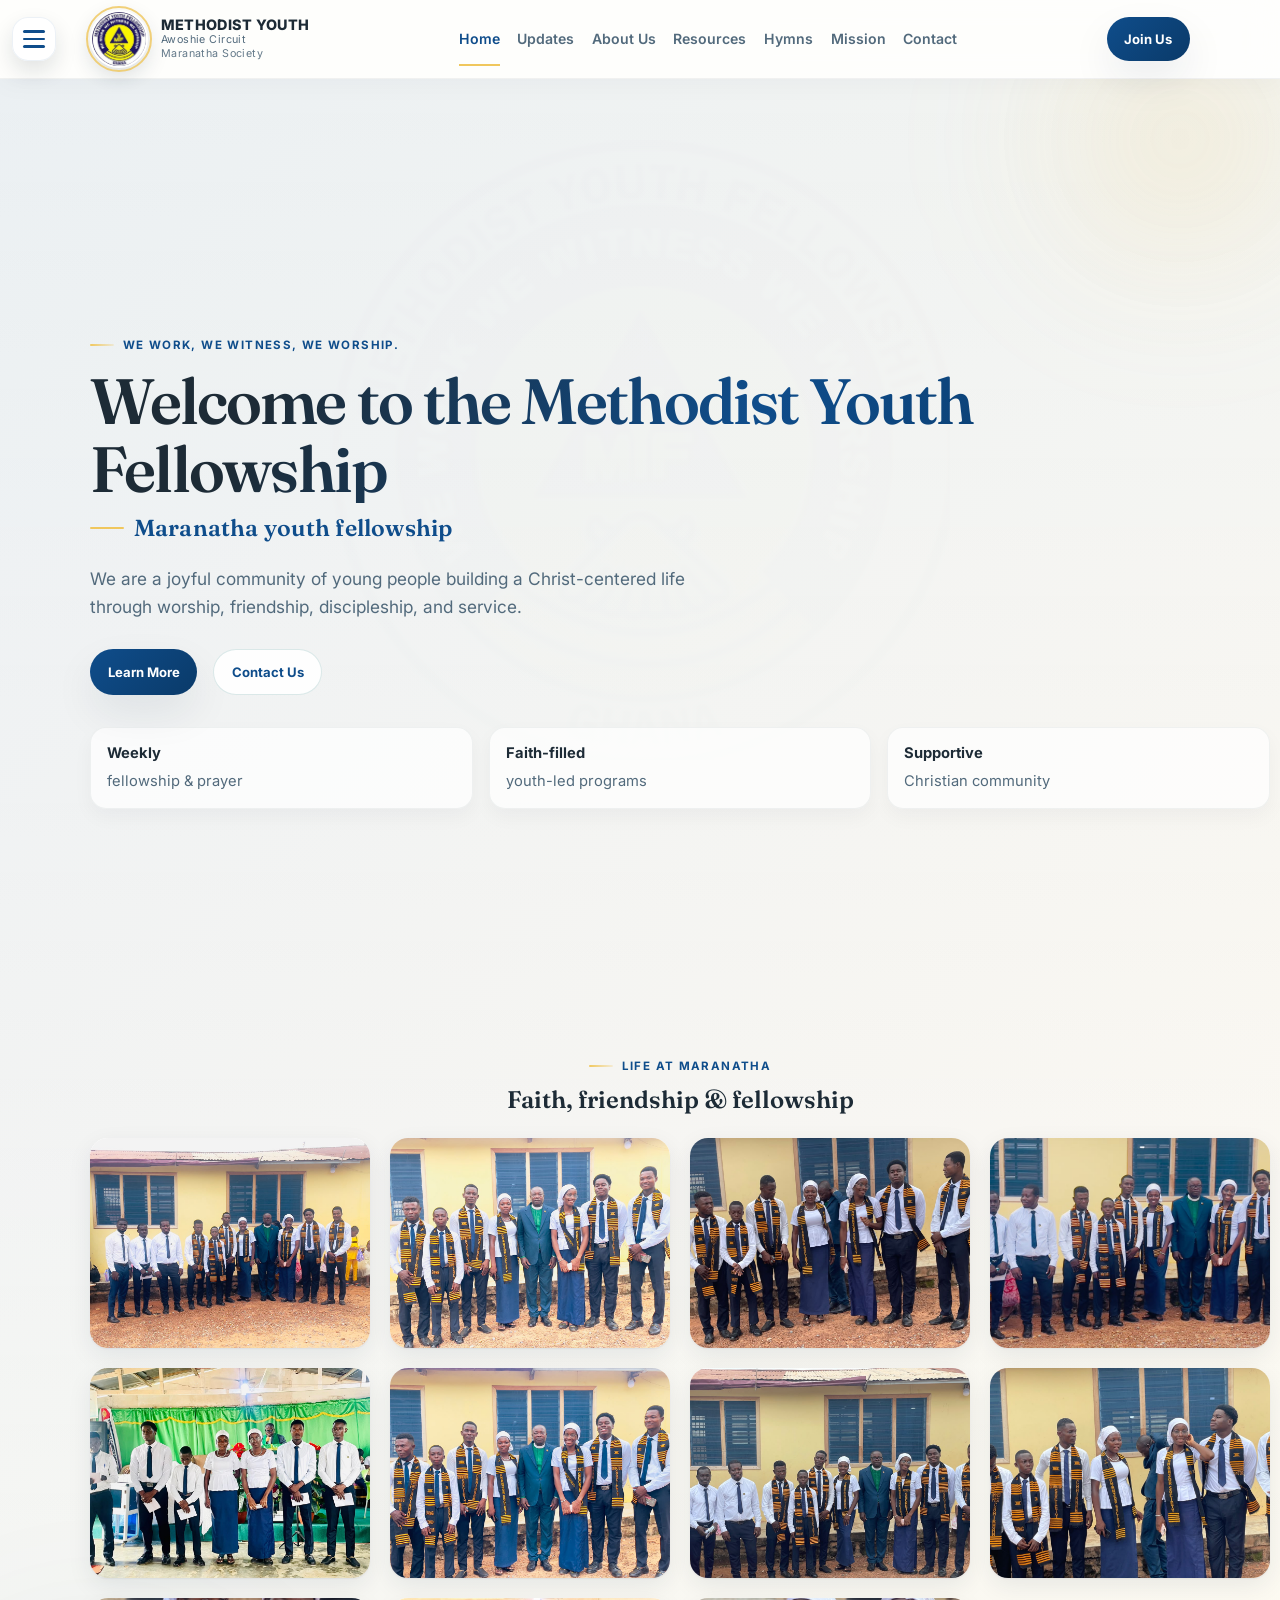
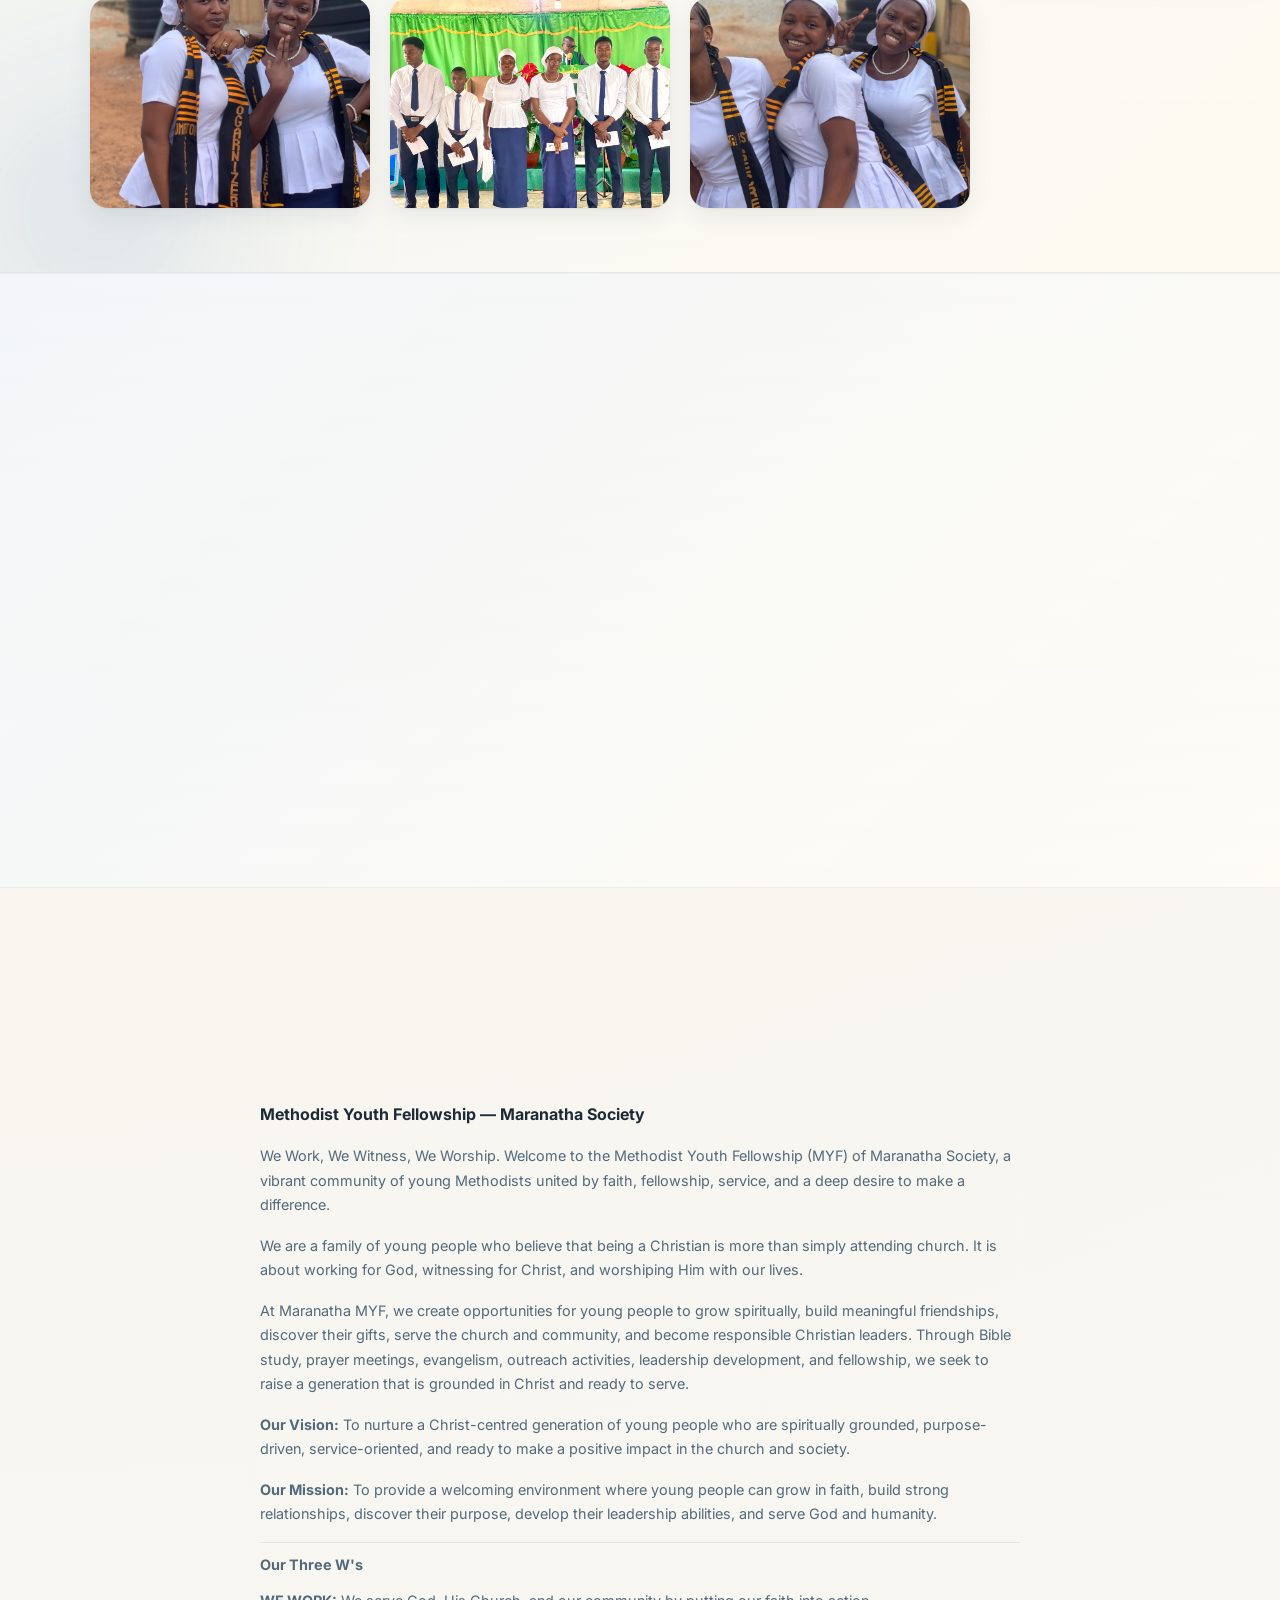
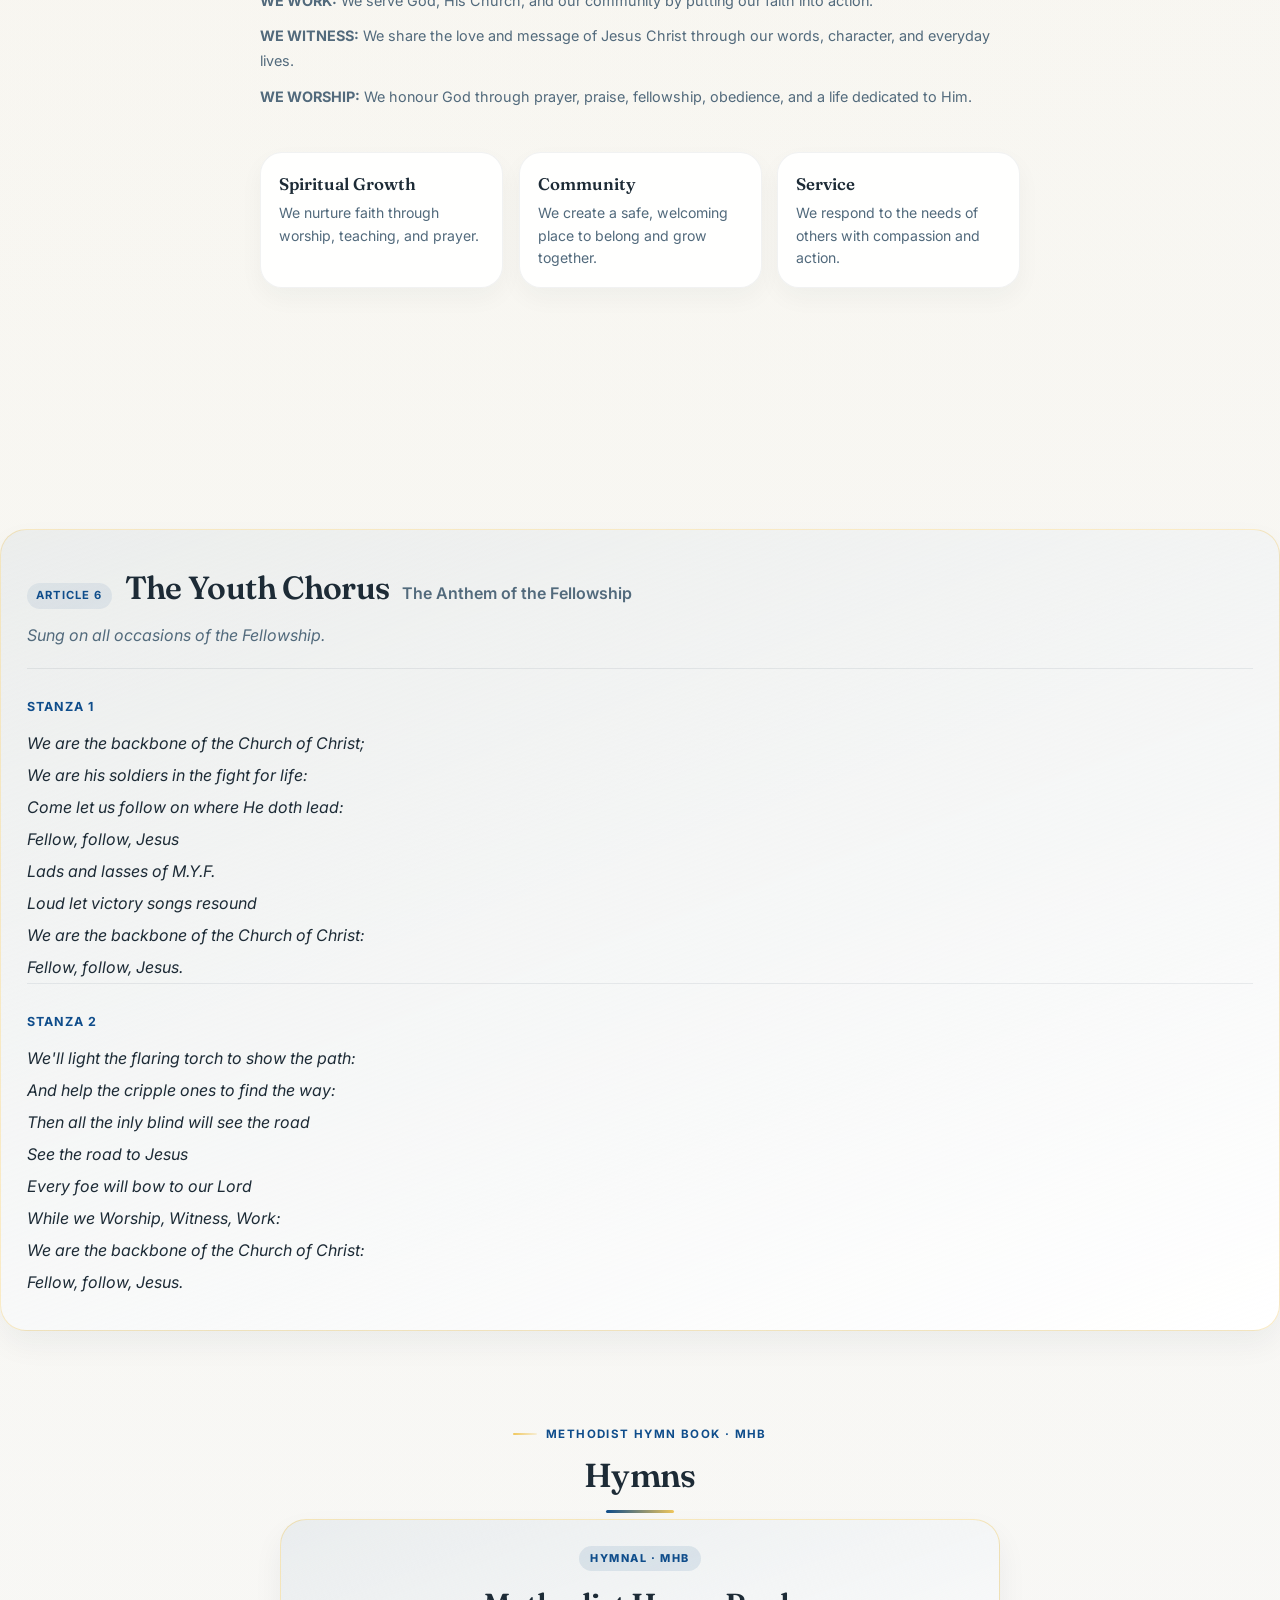
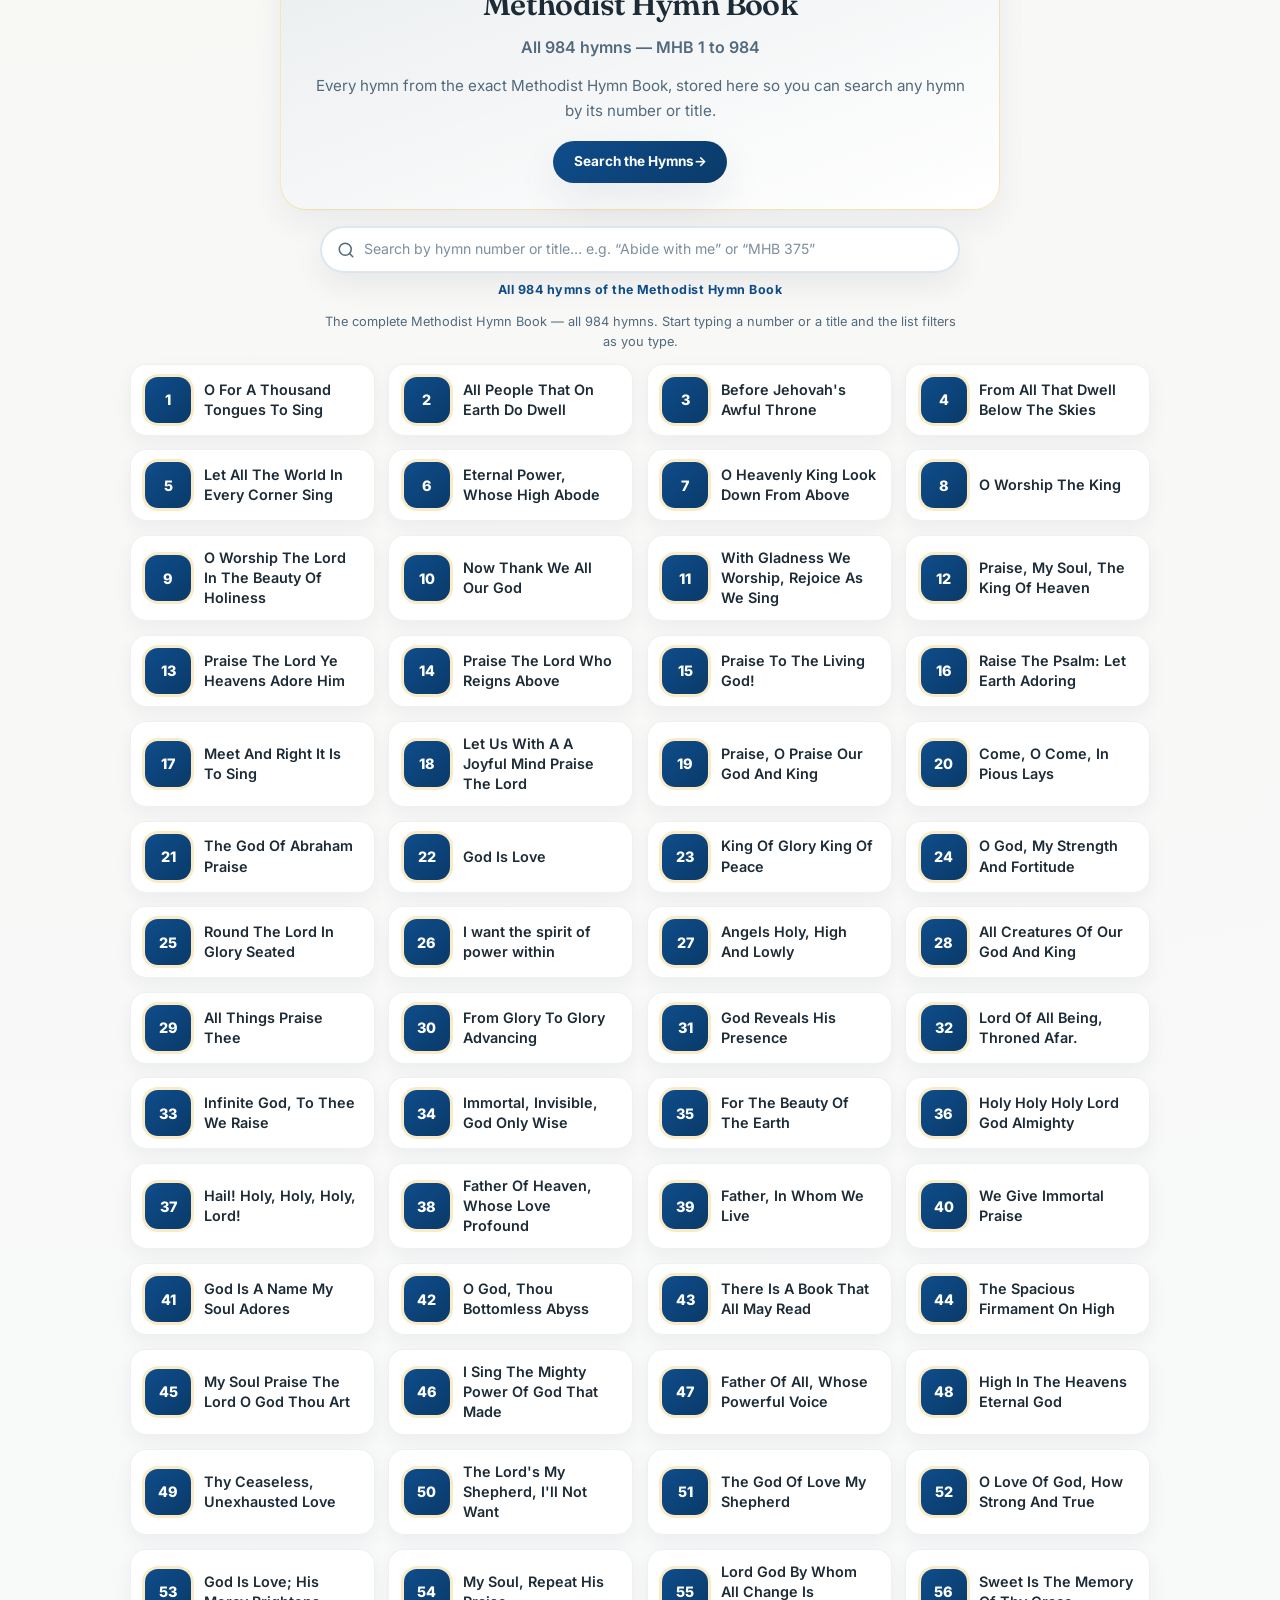
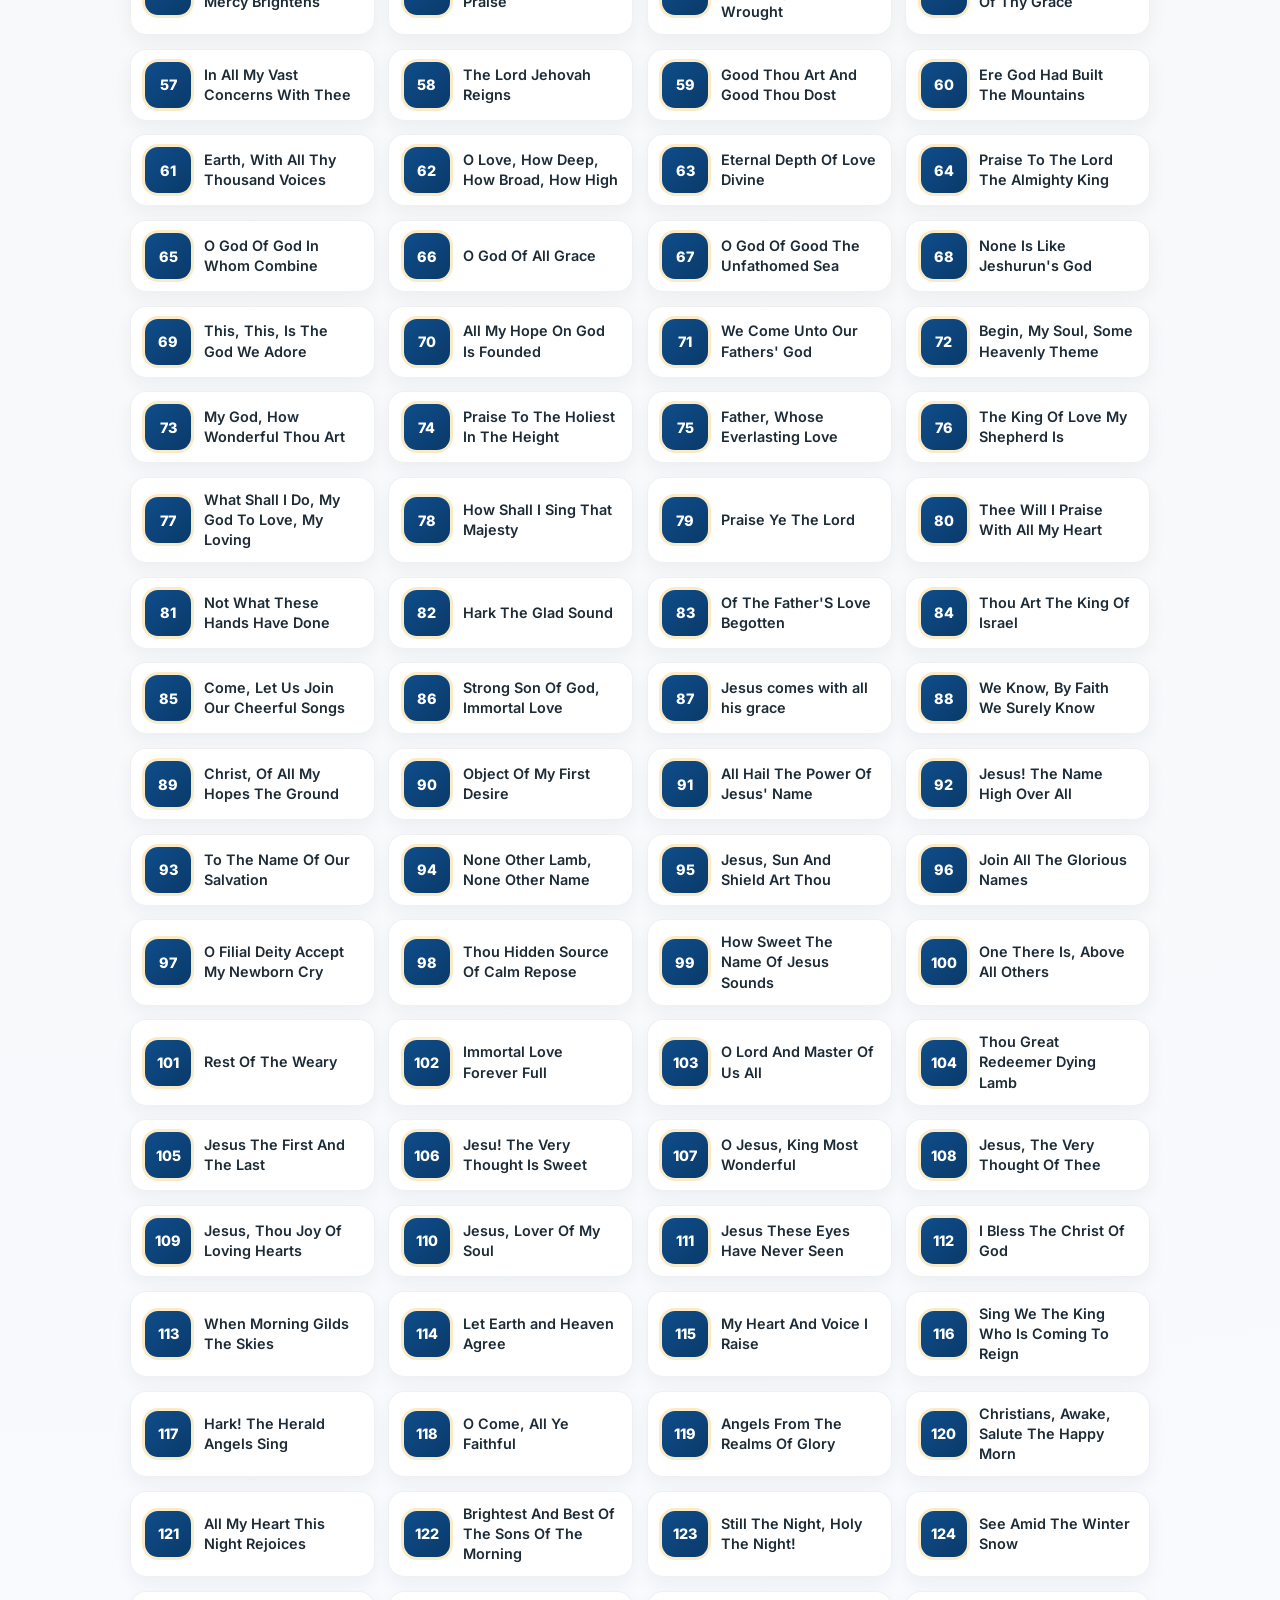
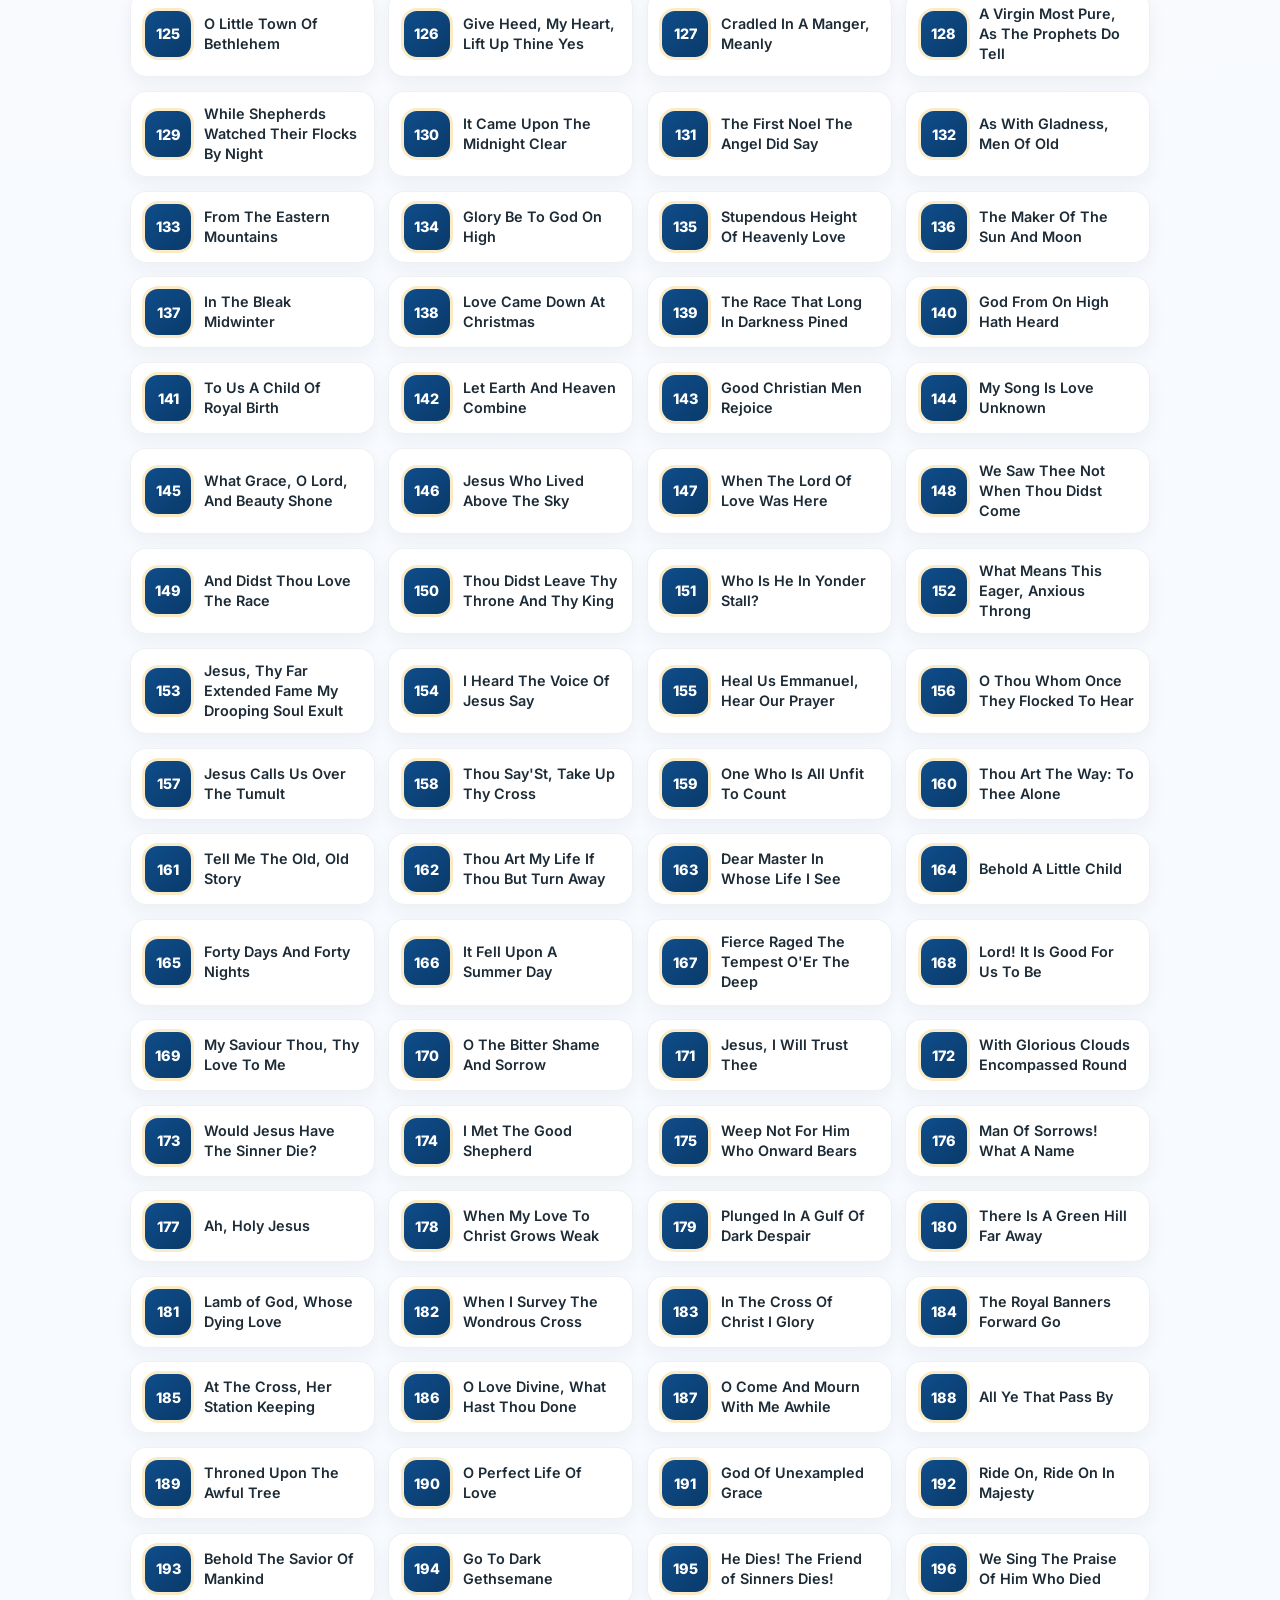
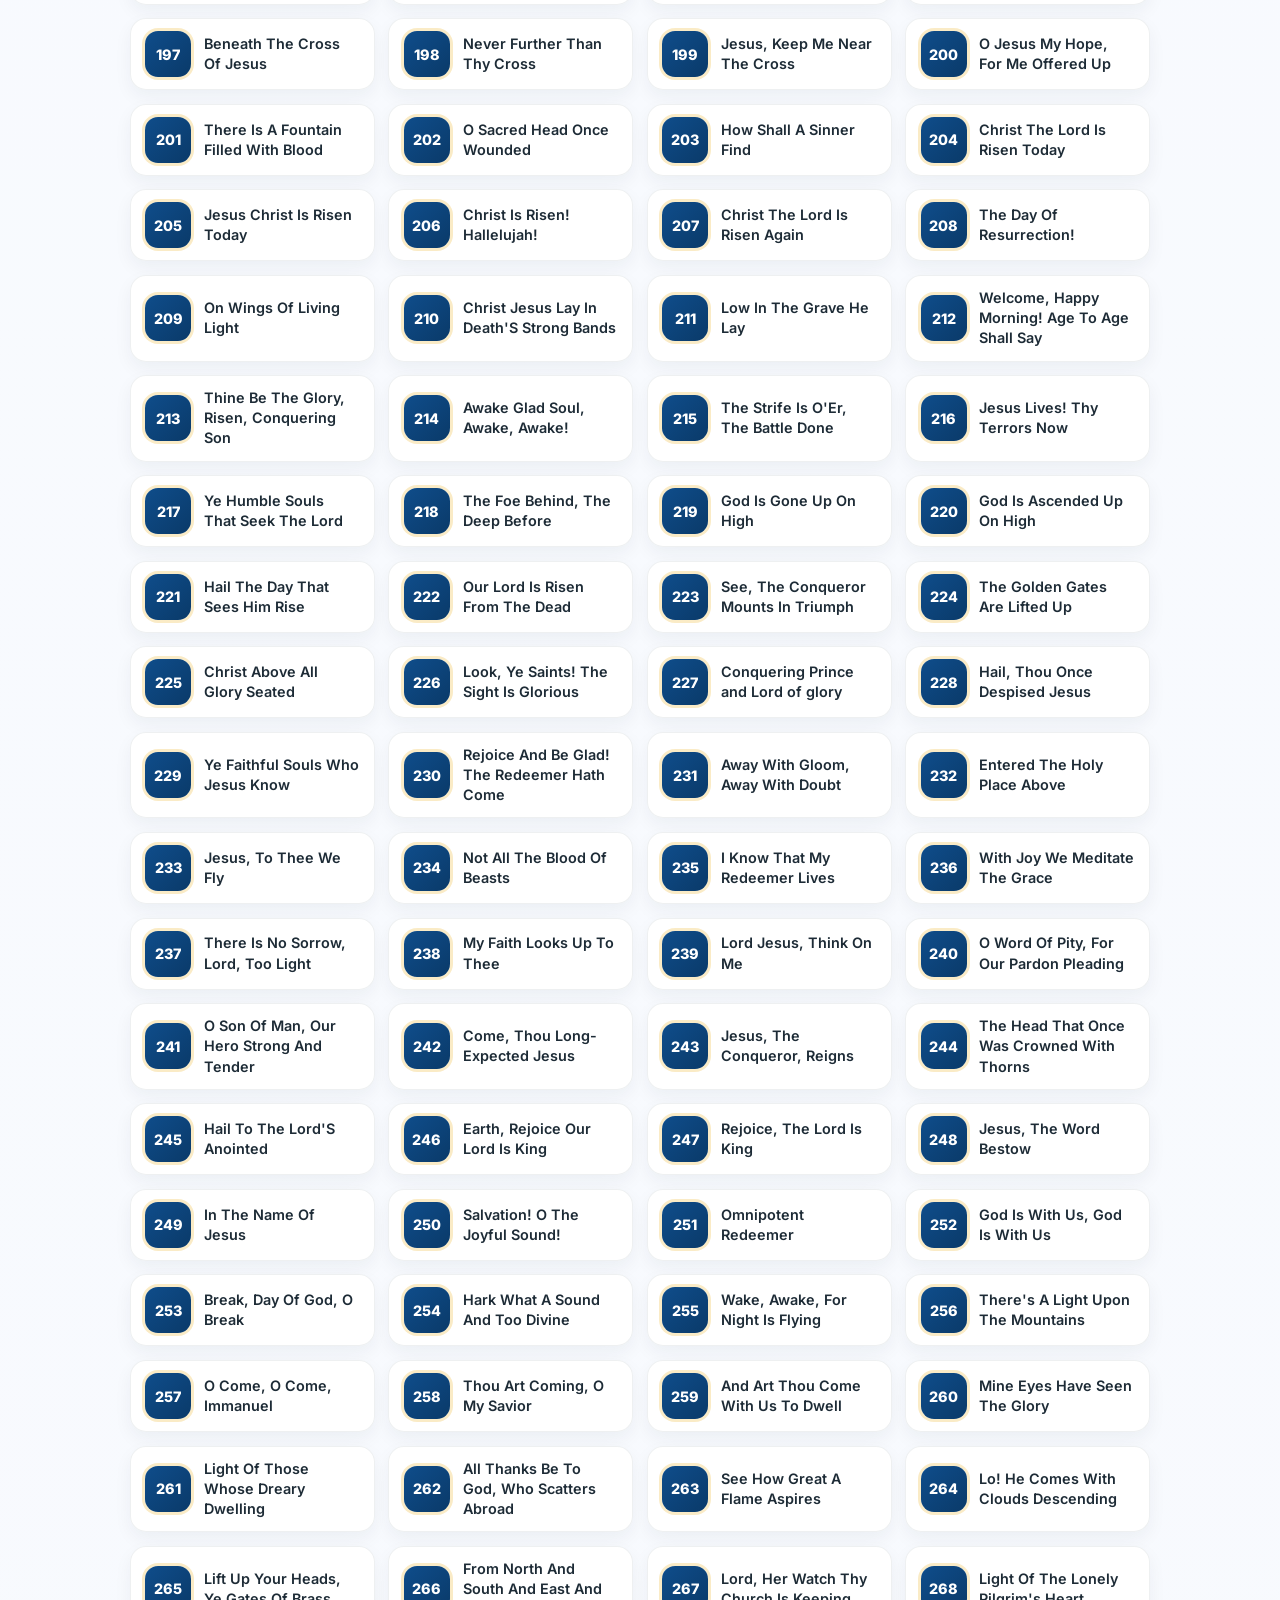
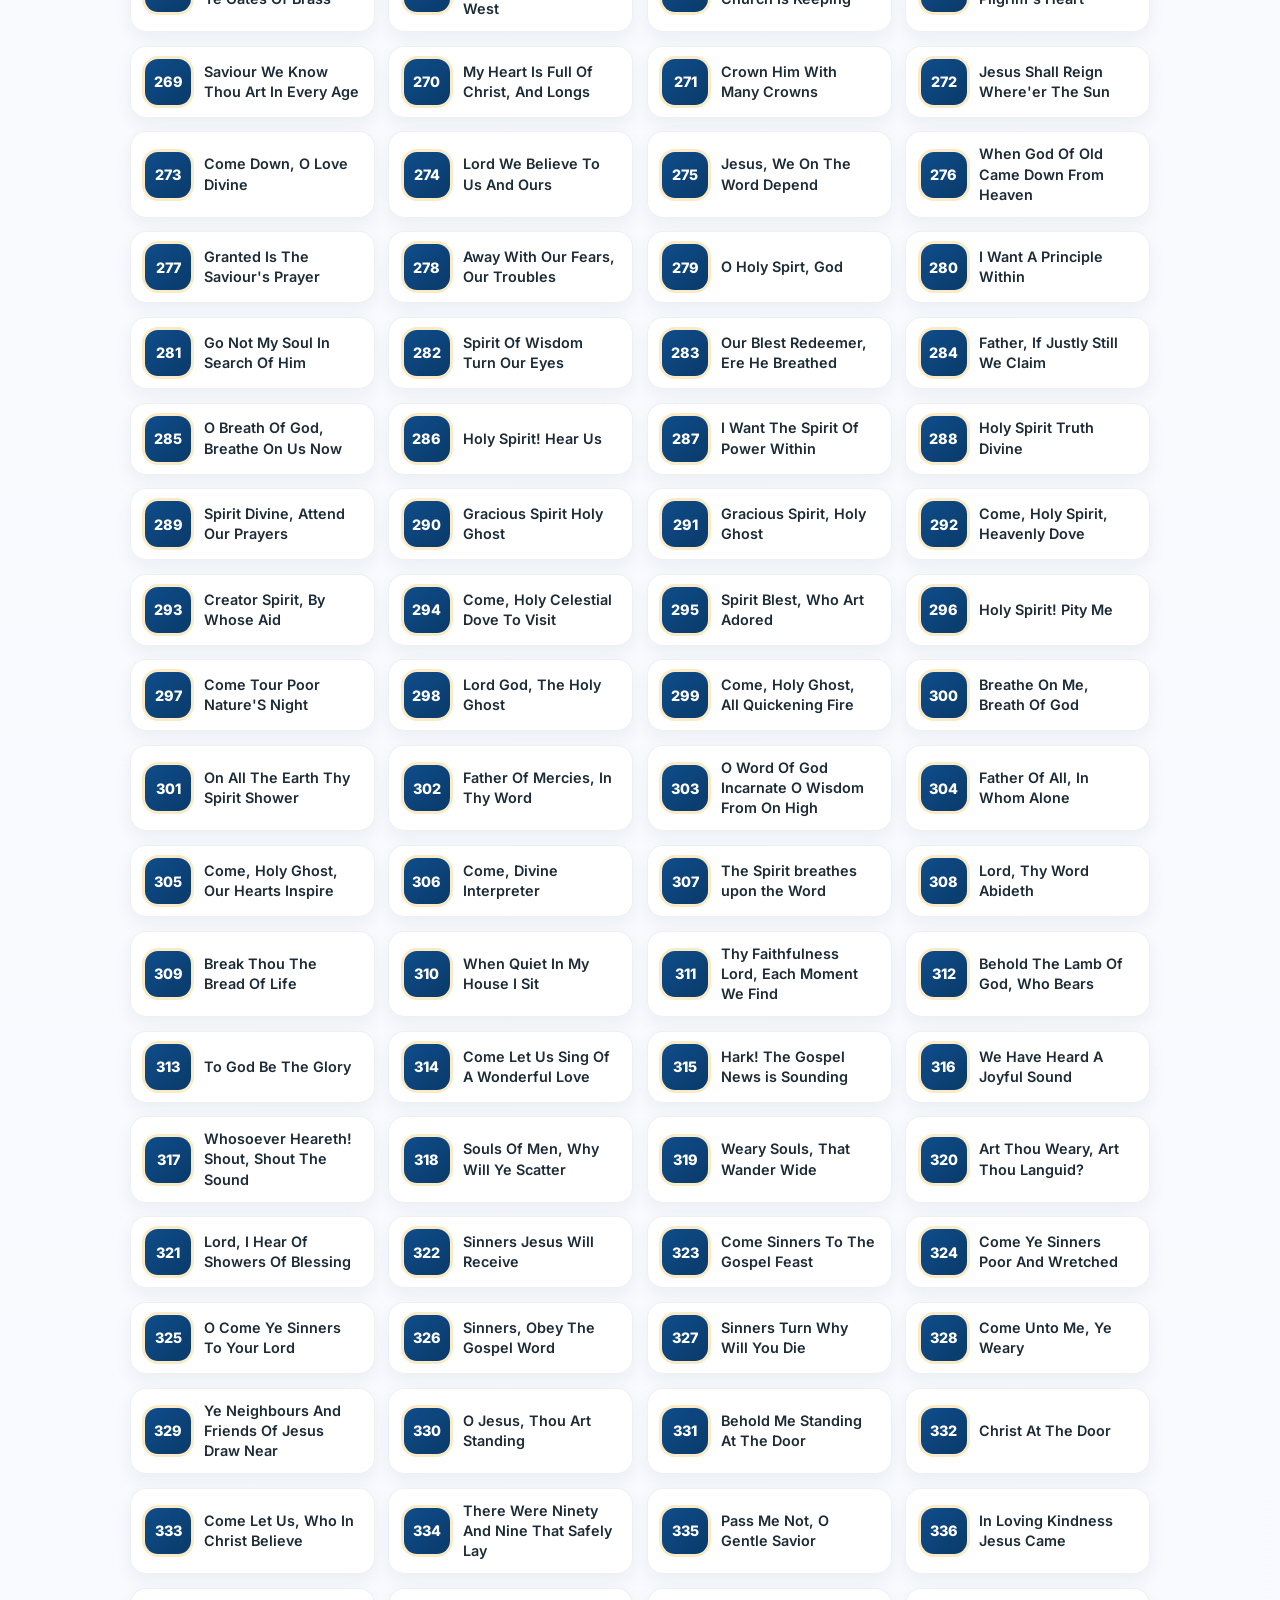
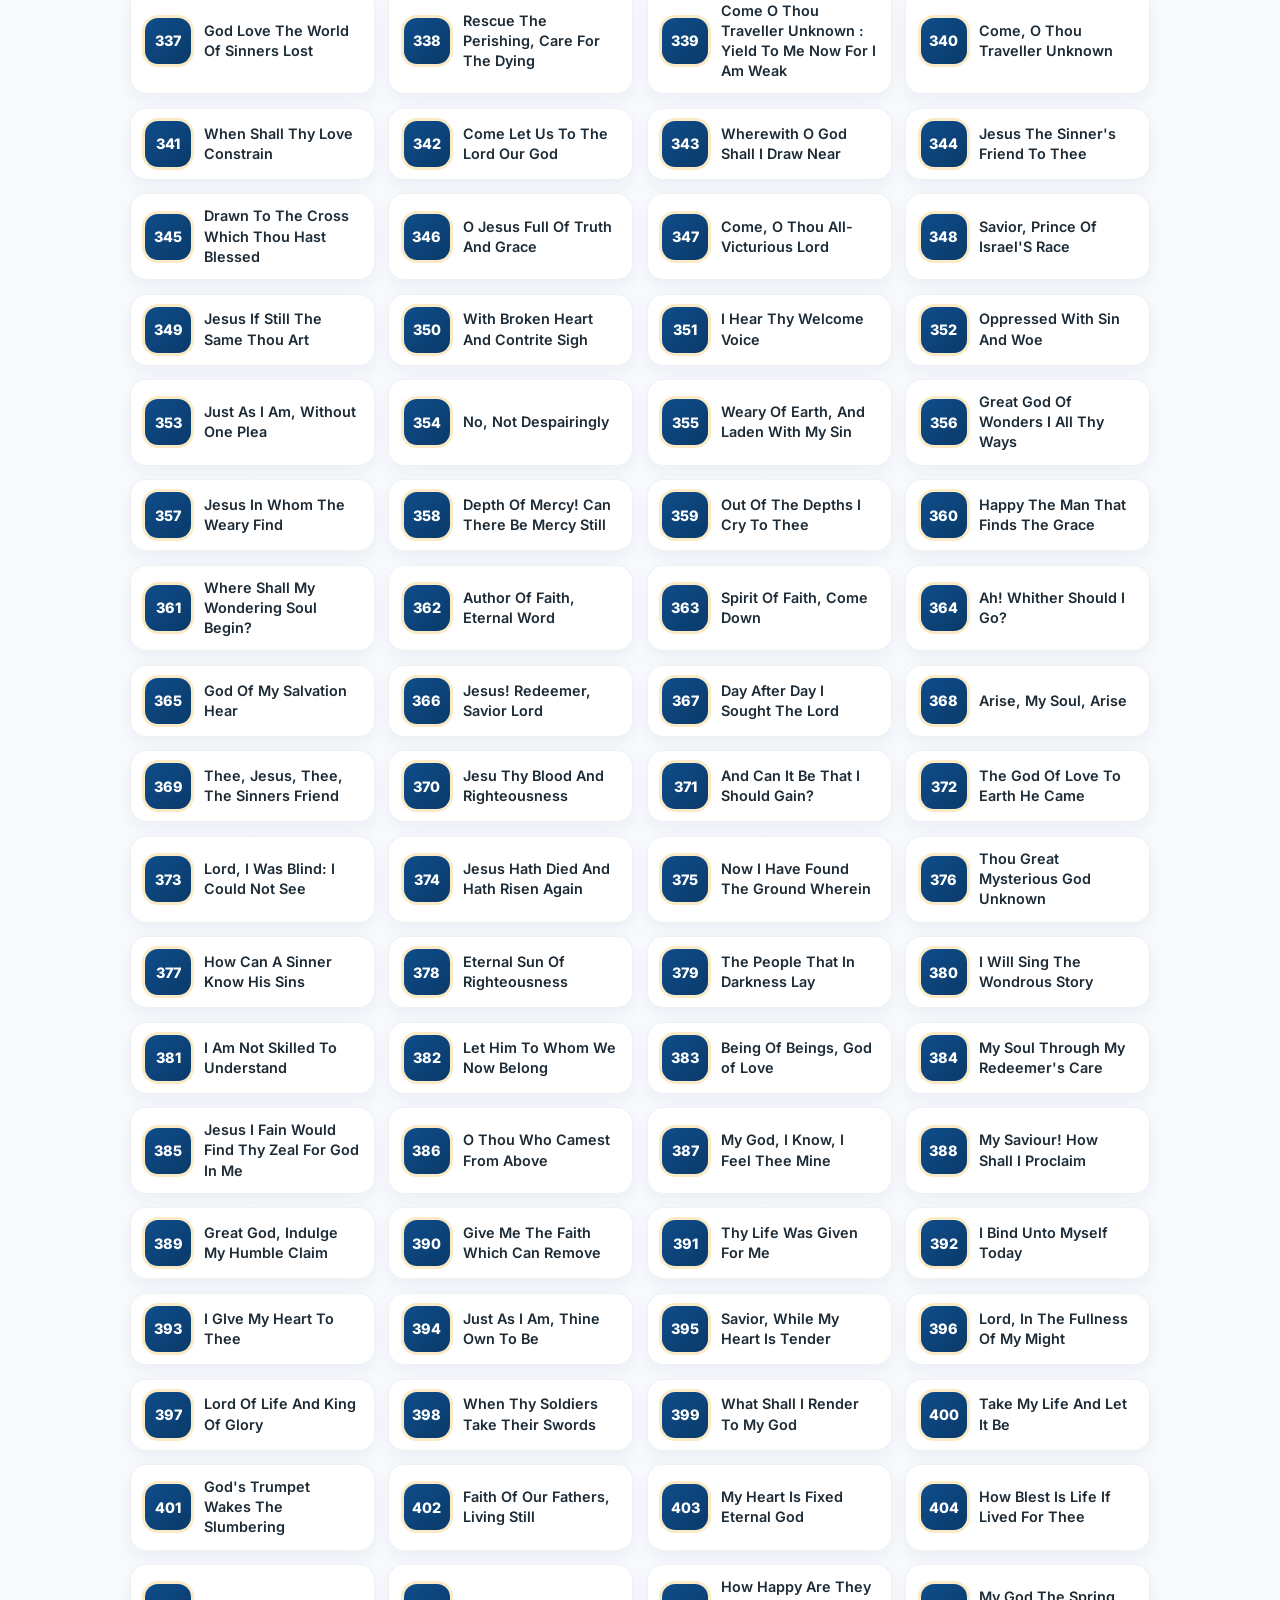
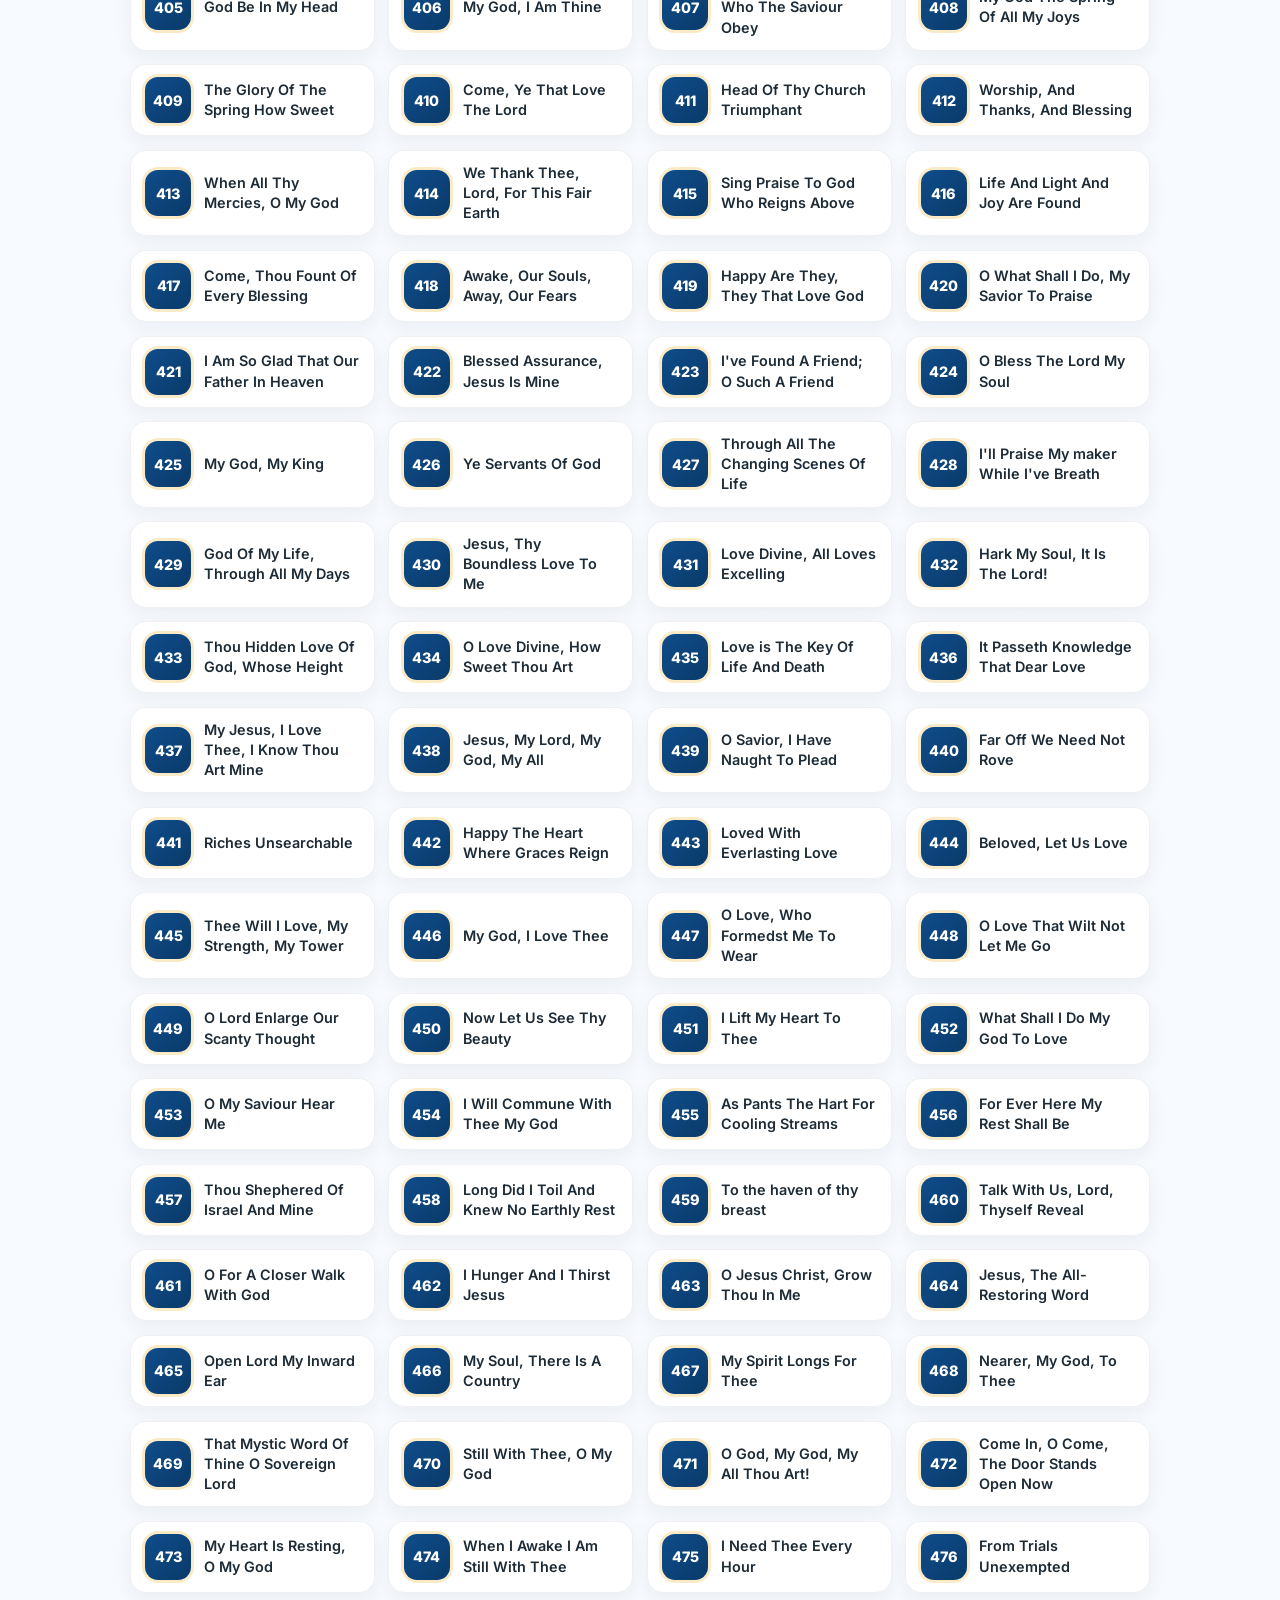
==== commit 6437f932: "Add modal gallery viewer with carousel triggered from About Us" ====
--- a/index.html
+++ b/index.html
@@ -272,42 +272,15 @@
           </div>
         </div>
 
-        <div class="about-gallery reveal" id="aboutGallery">
-          <div class="about-gallery-grid">
-            <figure class="gallery-item">
-              <img src="assets/WhatsApp%20Image%202026-10-07%20at%208.51.04%20AM.jpeg" alt="Youth fellowship gathering" loading="lazy" />
-            </figure>
-            <figure class="gallery-item">
-              <img src="assets/WhatsApp%20Image%202026-10-07%20at%208.51.05%20AM.jpeg" alt="Worship session" loading="lazy" />
-            </figure>
-            <figure class="gallery-item">
-              <img src="assets/WhatsApp%20Image%202026-10-07%20at%208.51.06%20AM.jpeg" alt="Group prayer" loading="lazy" />
-            </figure>
-            <figure class="gallery-item">
-              <img src="assets/WhatsApp%20Image%202026-10-07%20at%208.51.06%20AM%20(1).jpeg" alt="Youth activity" loading="lazy" />
-            </figure>
-            <figure class="gallery-item">
-              <img src="assets/WhatsApp%20Image%202026-10-07%20at%208.51.06%20AM%20(2).jpeg" alt="Bible study" loading="lazy" />
-            </figure>
-            <figure class="gallery-item">
-              <img src="assets/WhatsApp%20Image%202026-10-07%20at%208.51.07%20AM.jpeg" alt="Fellowship moment" loading="lazy" />
-            </figure>
-            <figure class="gallery-item">
-              <img src="assets/WhatsApp%20Image%202026-10-07%20at%208.51.07%20AM%20(1).jpeg" alt="Community service" loading="lazy" />
-            </figure>
-            <figure class="gallery-item">
-              <img src="assets/WhatsApp%20Image%202026-10-07%20at%208.51.07%20AM%20(2).jpeg" alt="Youth outreach" loading="lazy" />
-            </figure>
-            <figure class="gallery-item">
-              <img src="assets/WhatsApp%20Image%202026-10-07%20at%208.51.08%20AM.jpeg" alt="Worship team" loading="lazy" />
-            </figure>
-            <figure class="gallery-item">
-              <img src="assets/WhatsApp%20Image%202026-10-07%20at%208.51.08%20AM%20(1).jpeg" alt="Group discussion" loading="lazy" />
-            </figure>
-            <figure class="gallery-item">
-              <img src="assets/WhatsApp%20Image%202026-10-07%20at%208.51.09%20AM.jpeg" alt="Celebration" loading="lazy" />
-            </figure>
-          </div>
+        <div class="about-gallery-trigger reveal" style="text-align: center; margin-top: 2.5rem;">
+          <button type="button" class="btn btn-primary" id="openGallery" aria-label="Open youth gallery">
+            <svg width="18" height="18" viewBox="0 0 24 24" fill="none" stroke="currentColor" stroke-width="2" stroke-linecap="round" stroke-linejoin="round" aria-hidden="true">
+              <rect x="3" y="3" width="18" height="18" rx="2" ry="2"></rect>
+              <circle cx="8.5" cy="8.5" r="1.5"></circle>
+              <path d="M21 15l-5-5L5 21"></path>
+            </svg>
+            <span>View Pictures of the Youth</span>
+          </button>
         </div>
       </section>
 
@@ -439,6 +412,46 @@
         </div>
       </section>
 
+      <div
+        class="gallery-view"
+        id="galleryView"
+        aria-hidden="true"
+        role="dialog"
+        aria-modal="true"
+        aria-labelledby="galleryViewTitle"
+      >
+        <div class="gallery-view-panel">
+          <button class="gallery-view-close" id="galleryViewClose" aria-label="Close gallery">
+            <svg width="22" height="22" viewBox="0 0 24 24" fill="none" stroke="currentColor" stroke-width="2.5" stroke-linecap="round" stroke-linejoin="round" aria-hidden="true">
+              <path d="M18 6 6 18" />
+              <path d="m6 6 12 12" />
+            </svg>
+          </button>
+
+          <div class="gallery-view-head">
+            <h3 class="gallery-view-title" id="galleryViewTitle">Pictures of the Youth</h3>
+          </div>
+
+          <div class="gallery-view-carousel" id="galleryCarousel" role="region" aria-label="Image carousel">
+            <button type="button" class="gallery-nav-btn gallery-prev" id="galleryPrev" aria-label="Previous image">
+              <svg width="20" height="20" viewBox="0 0 24 24" fill="none" stroke="currentColor" stroke-width="2.5" stroke-linecap="round" stroke-linejoin="round" aria-hidden="true">
+                <path d="m15 18-6-6 6-6" />
+              </svg>
+            </button>
+            <div class="gallery-view-stage" id="galleryStage"></div>
+            <button type="button" class="gallery-nav-btn gallery-next" id="galleryNext" aria-label="Next image">
+              <svg width="20" height="20" viewBox="0 0 24 24" fill="none" stroke="currentColor" stroke-width="2.5" stroke-linecap="round" stroke-linejoin="round" aria-hidden="true">
+                <path d="m9 18 6-6-6-6" />
+              </svg>
+            </button>
+          </div>
+
+          <div class="gallery-view-thumbs" id="galleryThumbs" role="tablist" aria-label="Image thumbnails"></div>
+
+          <div class="gallery-view-caption" id="galleryCaption" aria-live="polite"></div>
+        </div>
+      </div>
+
       <section id="mission" class="section accent-section">
         <div class="container">
           <div class="section-heading center reveal">
--- a/style.css
+++ b/style.css
@@ -912,67 +912,81 @@
 
 .about-gallery-grid {
   display: grid;
-  grid-template-columns: repeat(4, minmax(0, 1fr));
-  grid-auto-rows: 180px;
-  grid-auto-flow: dense;
-  gap: 0.85rem;
-  max-width: 1100px;
+  grid-template-columns: repeat(auto-fill, minmax(280px, 1fr));
+  gap: 1.25rem;
+  max-width: 1180px;
   margin: 0 auto;
 }
 
 .gallery-item {
   position: relative;
-  border-radius: 12px;
+  border-radius: 18px;
   overflow: hidden;
-  background: linear-gradient(135deg, rgba(15, 77, 139, 0.08), rgba(240, 199, 93, 0.08));
-  box-shadow: 0 8px 24px rgba(17, 41, 63, 0.08);
+  aspect-ratio: 4 / 3;
+  background: var(--white);
+  box-shadow:
+    0 1px 2px rgba(17, 41, 63, 0.06),
+    0 8px 24px rgba(17, 41, 63, 0.08),
+    inset 0 1px 0 rgba(255, 255, 255, 0.9);
   isolation: isolate;
-  transition: transform 0.4s cubic-bezier(0.22, 1, 0.36, 1), box-shadow 0.4s ease;
-}
-
-.gallery-item:first-child {
-  grid-column: span 2;
-  grid-row: span 2;
-}
-
-.gallery-item:last-child {
-  grid-column: span 2;
-}
-
-.gallery-item:hover {
-  transform: translateY(-6px) scale(1.02);
-  box-shadow: 0 20px 40px rgba(17, 41, 63, 0.15);
-}
-
-.gallery-item:focus-visible {
-  outline-offset: 4px;
+  transition:
+    transform 0.45s cubic-bezier(0.22, 1, 0.36, 1),
+    box-shadow 0.45s cubic-bezier(0.22, 1, 0.36, 1);
+}
+
+.gallery-item::before {
+  content: '';
+  position: absolute;
+  inset: 0;
+  border-radius: 16px;
+  box-shadow:
+    inset 0 1px 0 rgba(255, 255, 255, 0.8),
+    inset 0 -1px 0 rgba(17, 41, 63, 0.04),
+    inset 0 0 0 1px rgba(240, 199, 93, 0.15);
+  pointer-events: none;
+  z-index: 1;
+  opacity: 0;
+  transition: opacity 0.3s ease;
+}
+
+.gallery-item:hover::before {
+  opacity: 1;
 }
 
 .gallery-item img {
   width: 100%;
   height: 100%;
   object-fit: cover;
-  transition: transform 0.6s cubic-bezier(0.22, 1, 0.36, 1), filter 0.4s ease;
+  transition:
+    transform 0.7s cubic-bezier(0.22, 1, 0.36, 1),
+    filter 0.5s ease;
 }
 
 .gallery-caption {
   position: absolute;
   inset: auto 0 0;
-  z-index: 1;
-  padding: 2.4rem 0.9rem 0.8rem;
+  z-index: 2;
+  padding: 2.4rem 1rem 1rem;
   color: var(--white);
-  font-size: 0.82rem;
+  font-size: 0.85rem;
   font-weight: 600;
   line-height: 1.3;
-  background: linear-gradient(transparent, rgba(9, 17, 20, 0.72));
+  background: linear-gradient(transparent, rgba(9, 17, 20, 0.78));
   opacity: 0;
-  transform: translateY(5px);
-  transition: opacity 0.25s ease, transform 0.25s ease;
+  transform: translateY(8px);
+  transition: opacity 0.3s ease, transform 0.3s ease;
+}
+
+.gallery-item:hover {
+  transform: translateY(-8px) scale(1.015);
+  box-shadow:
+    0 24px 48px rgba(17, 41, 63, 0.18),
+    0 0 0 1px rgba(240, 199, 93, 0.3);
 }
 
 .gallery-item:hover img {
-  transform: scale(1.08);
-  filter: brightness(1.05) saturate(1.1);
+  transform: scale(1.06);
+  filter: brightness(1.03) saturate(1.08);
 }
 
 .gallery-item:hover .gallery-caption,
@@ -981,26 +995,31 @@
   transform: translateY(0);
 }
 
+.gallery-item:focus-visible {
+  outline: none;
+  box-shadow:
+    0 0 0 4px var(--primary),
+    0 24px 48px rgba(17, 41, 63, 0.18);
+}
+
 @media (max-width: 820px) {
   .about-gallery-grid {
-    grid-template-columns: repeat(2, minmax(0, 1fr));
-    grid-auto-rows: 150px;
-    gap: 0.65rem;
-  }
-
-  .gallery-item:first-child,
-  .gallery-item:last-child {
-    grid-column: span 2;
-    grid-row: span 1;
+    grid-template-columns: repeat(auto-fill, minmax(240px, 1fr));
+    gap: 0.9rem;
   }
 
   .gallery-item {
-    border-radius: 10px;
+    aspect-ratio: 3 / 2;
+    border-radius: 14px;
+  }
+
+  .gallery-item::before {
+    border-radius: 12px;
   }
 
   .gallery-caption {
-    padding: 2rem 0.7rem 0.6rem;
-    font-size: 0.76rem;
+    padding: 2rem 0.8rem 0.7rem;
+    font-size: 0.8rem;
     opacity: 1;
     transform: none;
   }
@@ -2334,3 +2353,269 @@
     transition-duration: 0.01ms !important;
   }
 }
+
+/* ---- Gallery Viewer Modal ---- */
+.gallery-view {
+  position: fixed;
+  inset: 0;
+  z-index: 300;
+  display: flex;
+  align-items: center;
+  justify-content: center;
+  padding: 1.5rem;
+  background: rgba(9, 17, 20, 0.92);
+  backdrop-filter: blur(12px);
+  -webkit-backdrop-filter: blur(12px);
+  opacity: 0;
+  visibility: hidden;
+  transition: opacity 0.4s ease, visibility 0.4s ease;
+}
+
+.gallery-view.is-open {
+  opacity: 1;
+  visibility: visible;
+}
+
+.gallery-view-panel {
+  position: relative;
+  width: min(980px, 100%);
+  max-height: 92vh;
+  background: linear-gradient(180deg, #ffffff, #f8fafd);
+  border-radius: 28px;
+  box-shadow:
+    0 2px 4px rgba(17, 41, 63, 0.05),
+    0 32px 80px rgba(9, 17, 20, 0.45),
+    0 0 0 1px rgba(240, 199, 93, 0.2);
+  overflow: hidden;
+  display: flex;
+  flex-direction: column;
+  transform: translateY(20px) scale(0.97);
+  transition: transform 0.4s cubic-bezier(0.22, 1, 0.36, 1);
+}
+
+.gallery-view.is-open .gallery-view-panel {
+  transform: none;
+}
+
+.gallery-view-close {
+  position: absolute;
+  top: 16px;
+  right: 16px;
+  z-index: 10;
+  width: 48px;
+  height: 48px;
+  display: inline-flex;
+  align-items: center;
+  justify-content: center;
+  border: 0;
+  border-radius: 50%;
+  background: rgba(255, 255, 255, 0.95);
+  color: var(--primary);
+  cursor: pointer;
+  box-shadow: 0 8px 24px rgba(17, 41, 63, 0.15);
+  transition: background 0.2s ease, transform 0.2s ease, color 0.2s ease, box-shadow 0.2s ease;
+}
+
+.gallery-view-close:hover {
+  background: var(--primary);
+  color: var(--white);
+  transform: rotate(90deg);
+  box-shadow: 0 12px 32px var(--primary-glow);
+}
+
+.gallery-view-head {
+  padding: 2rem 2.5rem 1rem;
+  text-align: center;
+}
+
+.gallery-view-title {
+  margin: 0;
+  font-size: 1.5rem;
+  font-weight: 700;
+  color: var(--text);
+}
+
+.gallery-view-carousel {
+  position: relative;
+  display: flex;
+  align-items: center;
+  justify-content: center;
+  padding: 0 2.5rem 1rem;
+  flex: 1;
+  overflow: hidden;
+}
+
+.gallery-nav-btn {
+  position: relative;
+  z-index: 5;
+  width: 56px;
+  height: 56px;
+  display: inline-flex;
+  align-items: center;
+  justify-content: center;
+  border: 0;
+  border-radius: 50%;
+  background: var(--white);
+  color: var(--primary);
+  cursor: pointer;
+  box-shadow: 0 8px 24px rgba(17, 41, 63, 0.15);
+  transition: background 0.2s ease, transform 0.2s ease, color 0.2s ease, box-shadow 0.2s ease;
+  flex-shrink: 0;
+}
+
+.gallery-nav-btn:hover {
+  background: var(--primary);
+  color: var(--white);
+  transform: scale(1.08);
+  box-shadow: 0 12px 32px var(--primary-glow);
+}
+
+.gallery-nav-btn:disabled {
+  opacity: 0.4;
+  cursor: not-allowed;
+  transform: none;
+}
+
+.gallery-nav-btn svg {
+  width: 22px;
+  height: 22px;
+}
+
+.gallery-prev { margin-right: 1rem; }
+.gallery-next { margin-left: 1rem; }
+
+.gallery-view-stage {
+  flex: 1;
+  display: flex;
+  align-items: center;
+  justify-content: center;
+  min-height: 400px;
+  max-height: 65vh;
+  overflow: hidden;
+}
+
+.gallery-slide {
+  position: absolute;
+  top: 0;
+  left: 0;
+  right: 0;
+  bottom: 0;
+  display: flex;
+  align-items: center;
+  justify-content: center;
+  pointer-events: none;
+}
+
+.gallery-slide img {
+  max-width: 100%;
+  max-height: 100%;
+  height: auto;
+  object-fit: contain;
+  border-radius: 16px;
+  box-shadow:
+    0 1px 2px rgba(17, 41, 63, 0.06),
+    0 16px 40px rgba(9, 17, 20, 0.25);
+  transition: transform 0.5s cubic-bezier(0.22, 1, 0.36, 1);
+}
+
+.gallery-slide:not([style*="opacity: 1"]) {
+  pointer-events: none;
+}
+
+.gallery-view-thumbs {
+  display: flex;
+  align-items: center;
+  justify-content: center;
+  gap: 0.5rem;
+  padding: 0.5rem 2rem 1.5rem;
+  overflow-x: auto;
+  scroll-snap-type: x proximity;
+  -webkit-overflow-scrolling: touch;
+}
+
+.gallery-thumb {
+  flex: 0 0 72px;
+  height: 54px;
+  border: 0;
+  border-radius: 10px;
+  overflow: hidden;
+  background: rgba(17, 41, 63, 0.06);
+  cursor: pointer;
+  transition: transform 0.25s ease, border-color 0.25s ease, box-shadow 0.25s ease;
+  scroll-snap-align: center;
+}
+
+.gallery-thumb img {
+  width: 100%;
+  height: 100%;
+  object-fit: cover;
+  display: block;
+  transition: transform 0.3s ease;
+}
+
+.gallery-thumb:hover img {
+  transform: scale(1.05);
+}
+
+.gallery-thumb.is-active {
+  border: 2px solid var(--yellow);
+  box-shadow: 0 0 0 2px rgba(240, 199, 93, 0.3);
+}
+
+.gallery-view-caption {
+  padding: 0 2rem 2rem;
+  text-align: center;
+  font-size: 0.9rem;
+  font-weight: 500;
+  color: var(--muted);
+  min-height: 1.4em;
+}
+
+/* Gallery open body state */
+body.gallery-open .site-header,
+body.gallery-open .menu-toggle {
+  transform: translateY(-120%);
+  opacity: 0;
+  pointer-events: none;
+}
+
+/* Mobile adjustments */
+@media (max-width: 640px) {
+  .gallery-view-panel {
+    border-radius: 0;
+    max-height: 100vh;
+    height: 100vh;
+  }
+
+  .gallery-view-carousel {
+    padding: 0 0.75rem 0.5rem;
+  }
+
+  .gallery-nav-btn {
+    width: 44px;
+    height: 44px;
+  }
+
+  .gallery-prev { margin-right: 0.5rem; }
+  .gallery-next { margin-left: 0.5rem; }
+
+  .gallery-view-stage {
+    min-height: 300px;
+    max-height: 55vh;
+  }
+
+  .gallery-view-thumbs {
+    padding: 0.5rem 1rem 1rem;
+    gap: 0.4rem;
+  }
+
+  .gallery-thumb {
+    flex: 0 0 64px;
+    height: 48px;
+  }
+
+  .gallery-view-caption {
+    padding: 0 1rem 1.5rem;
+    font-size: 0.82rem;
+  }
+}
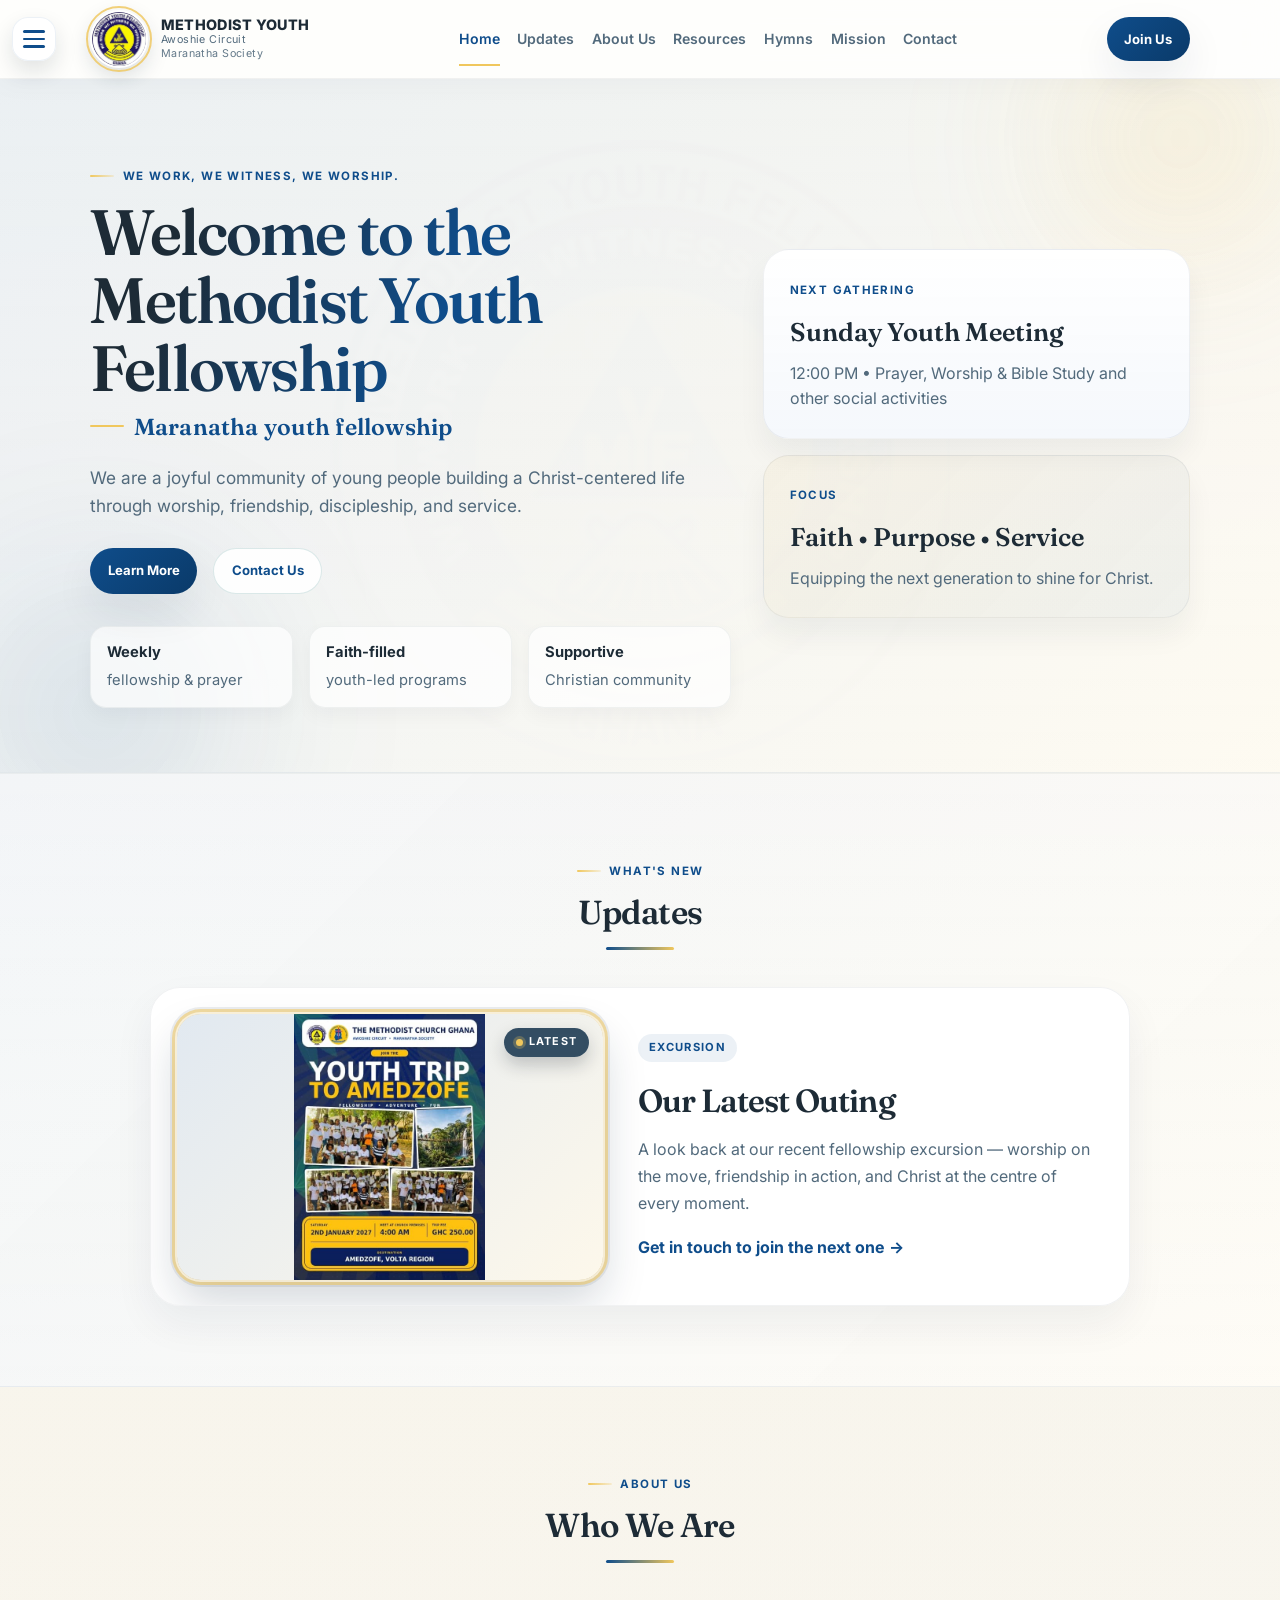
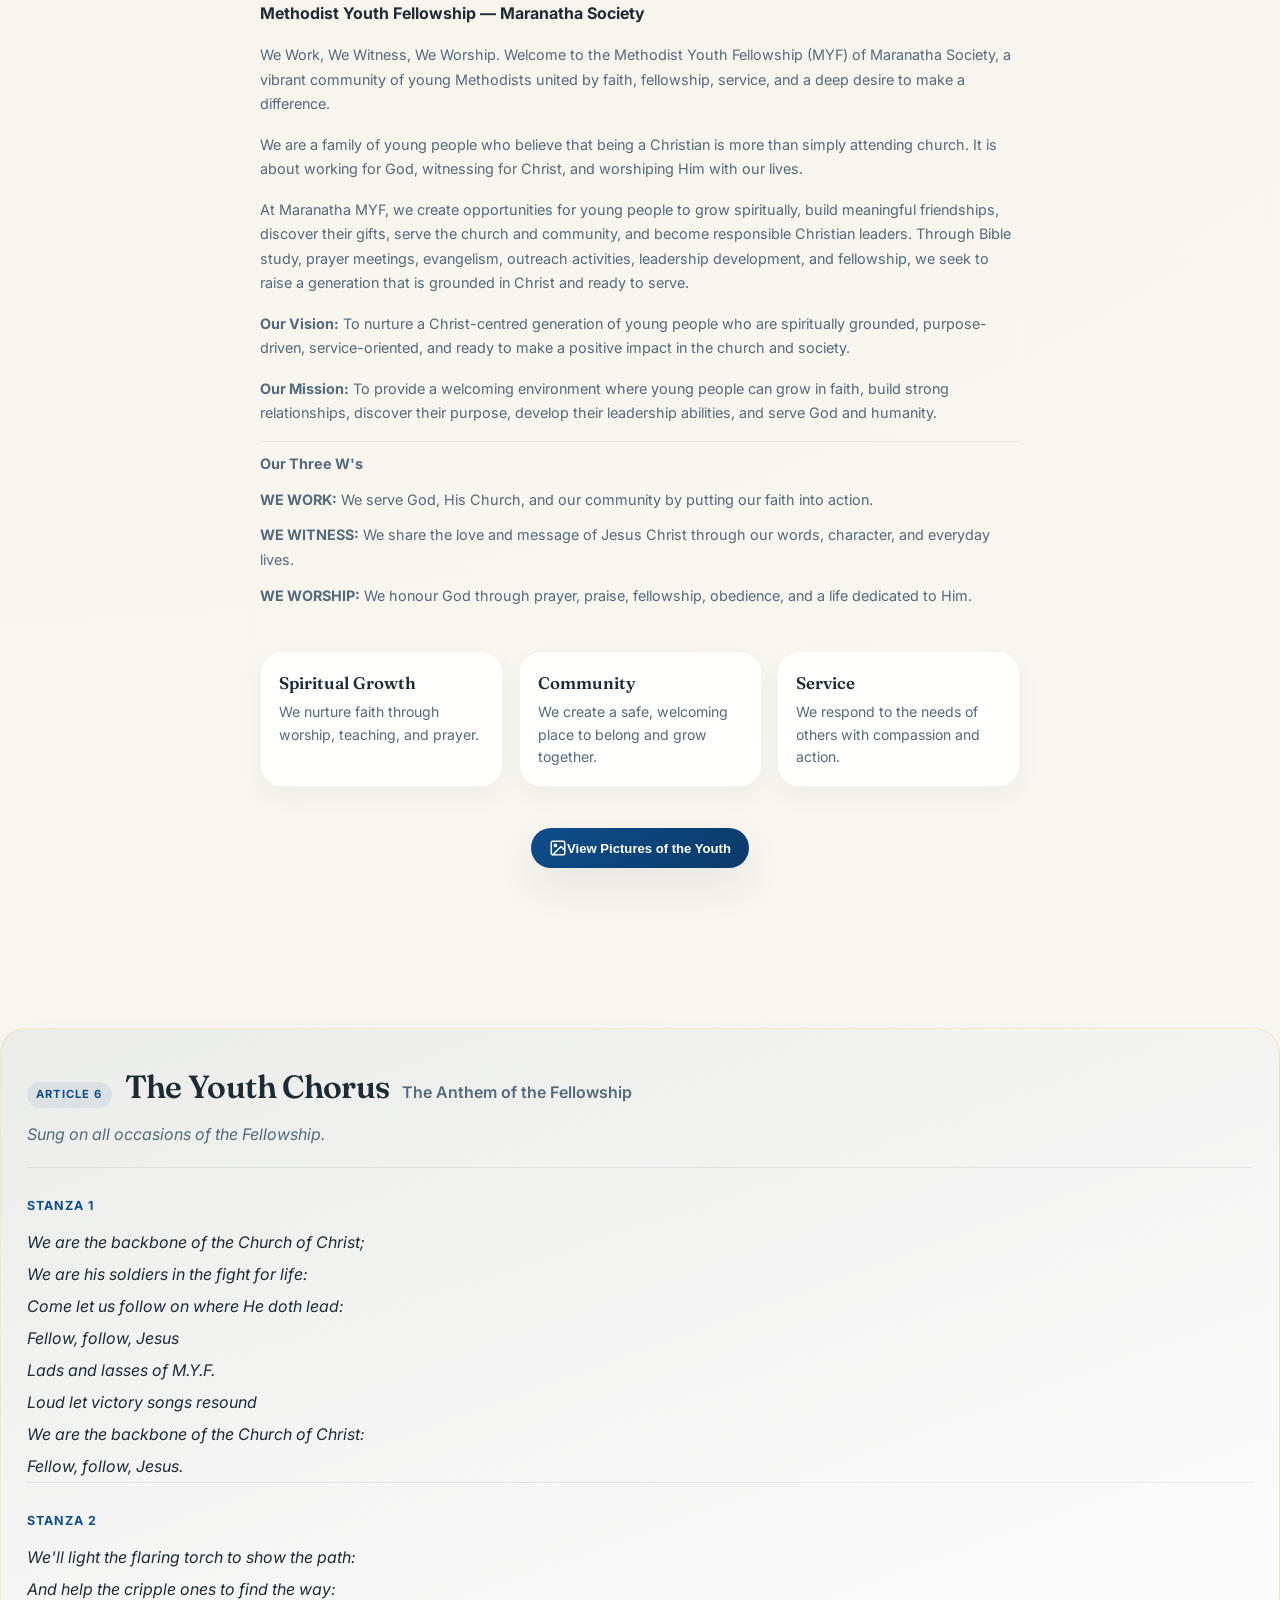
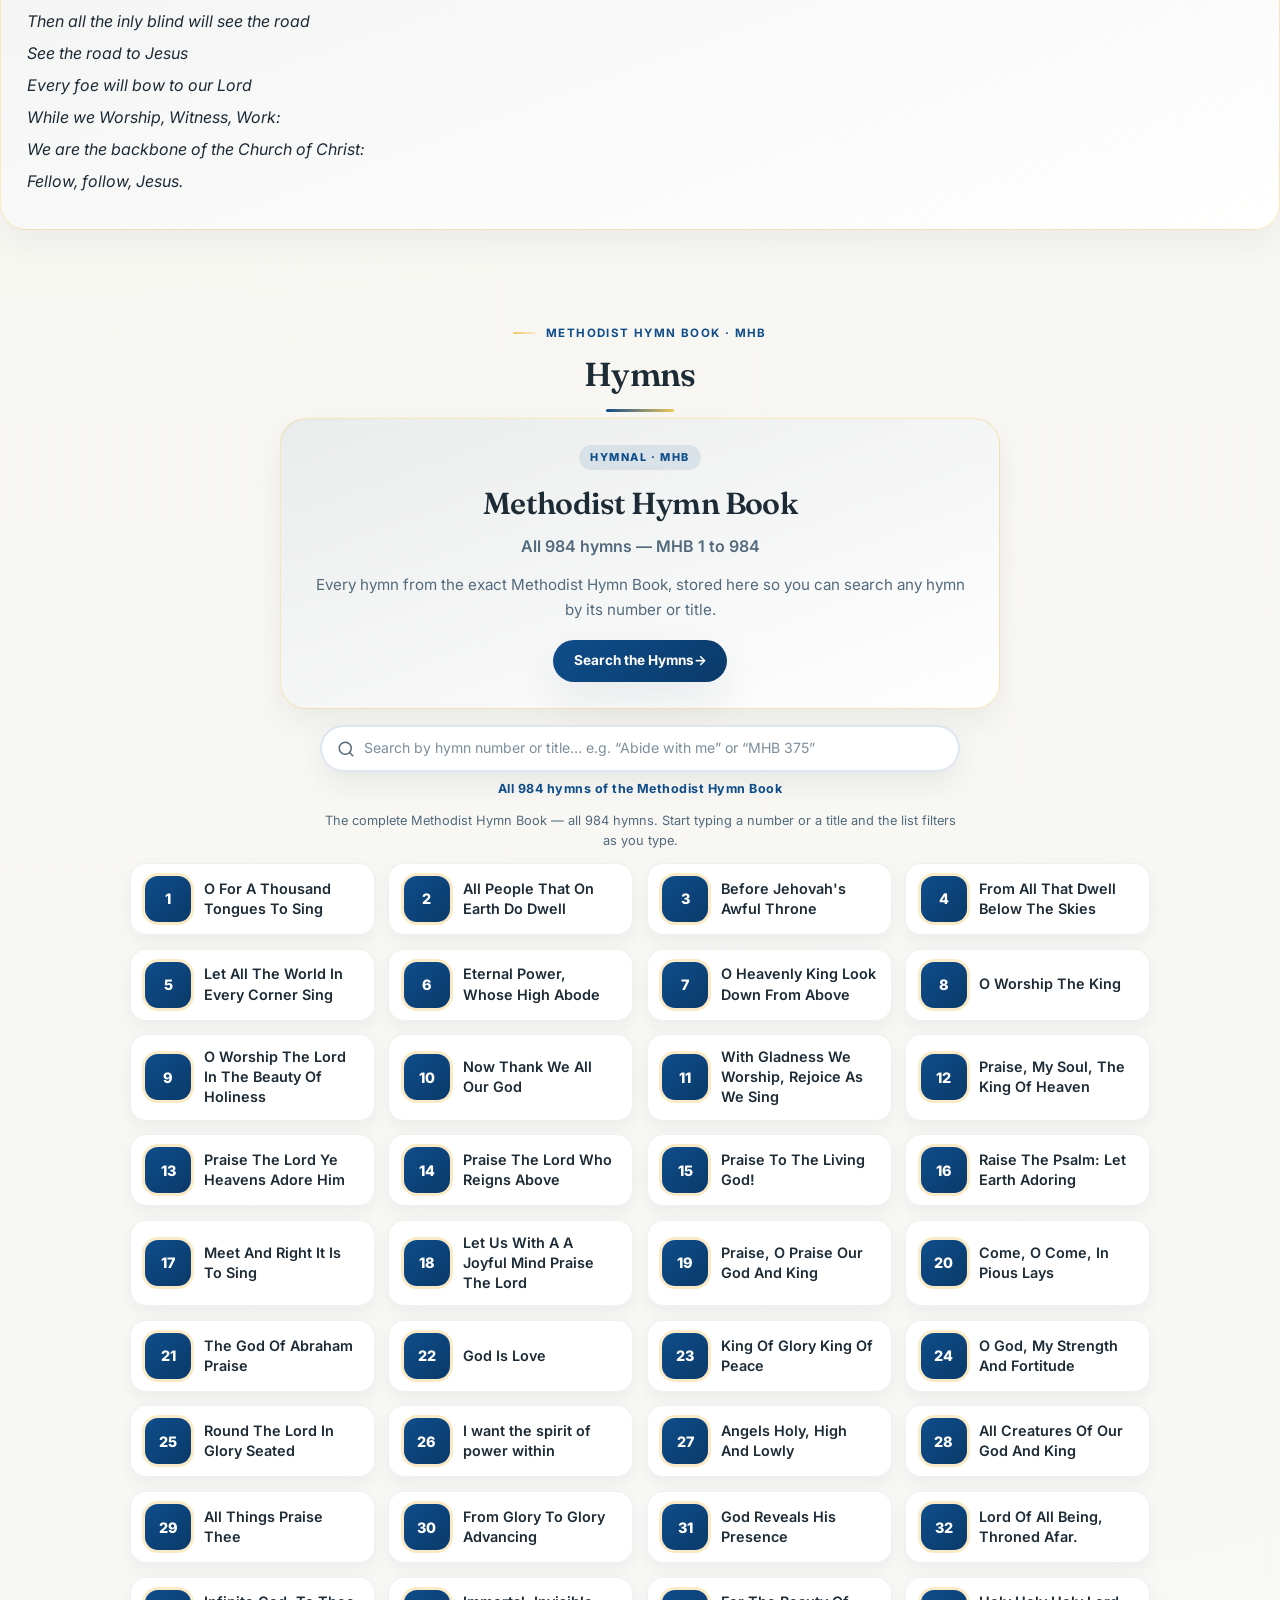
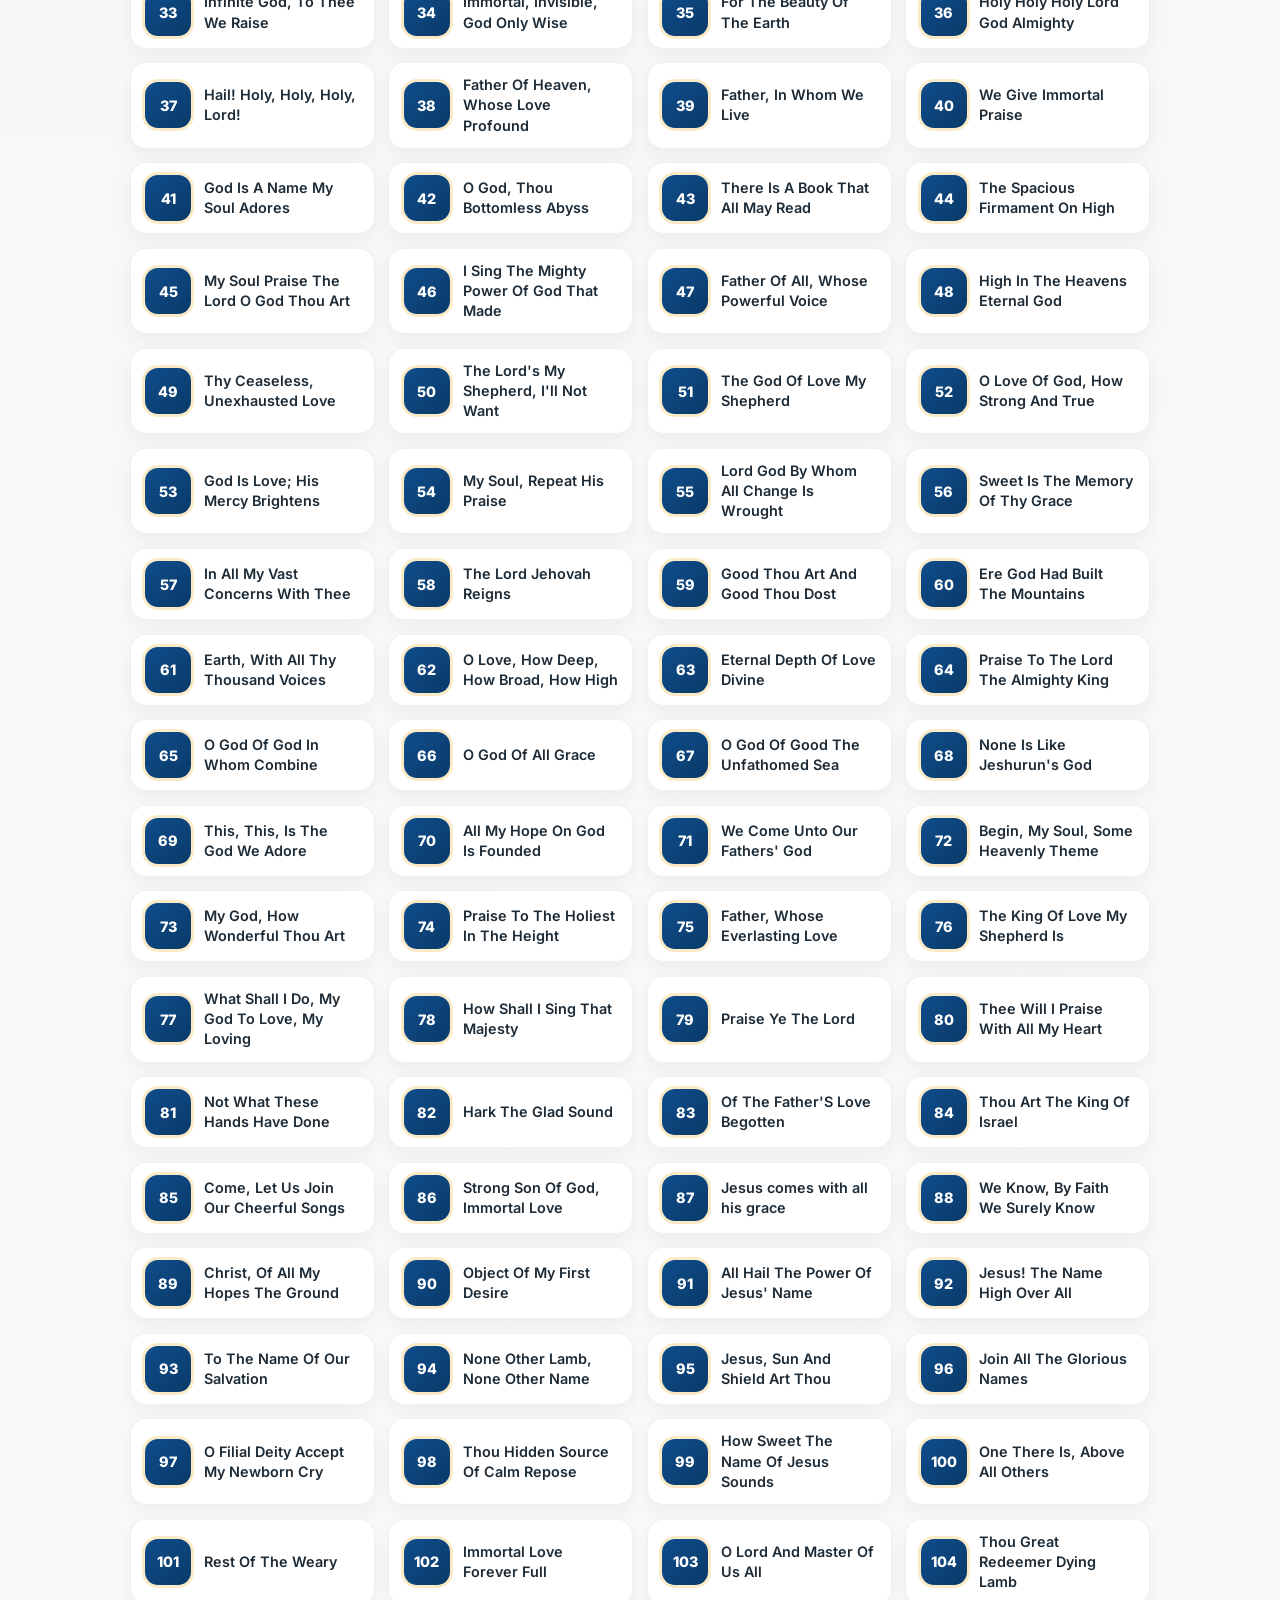
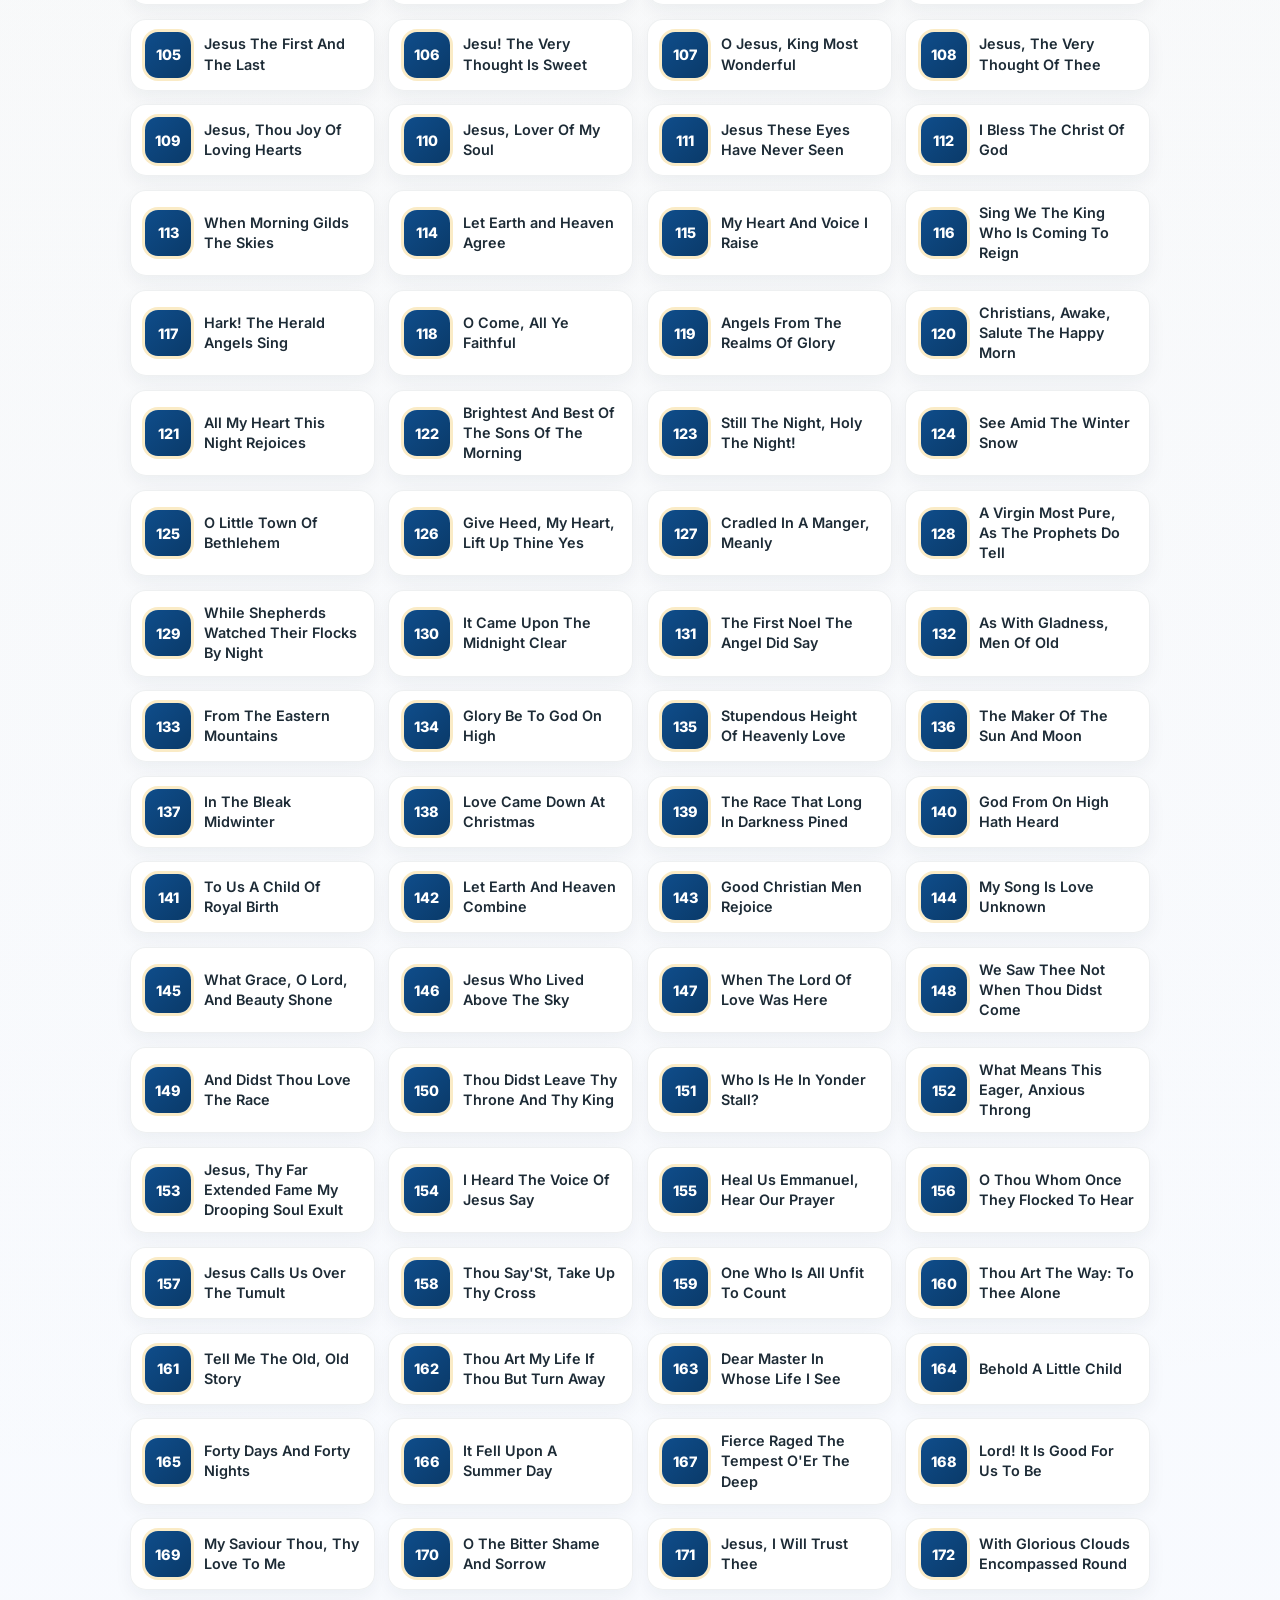
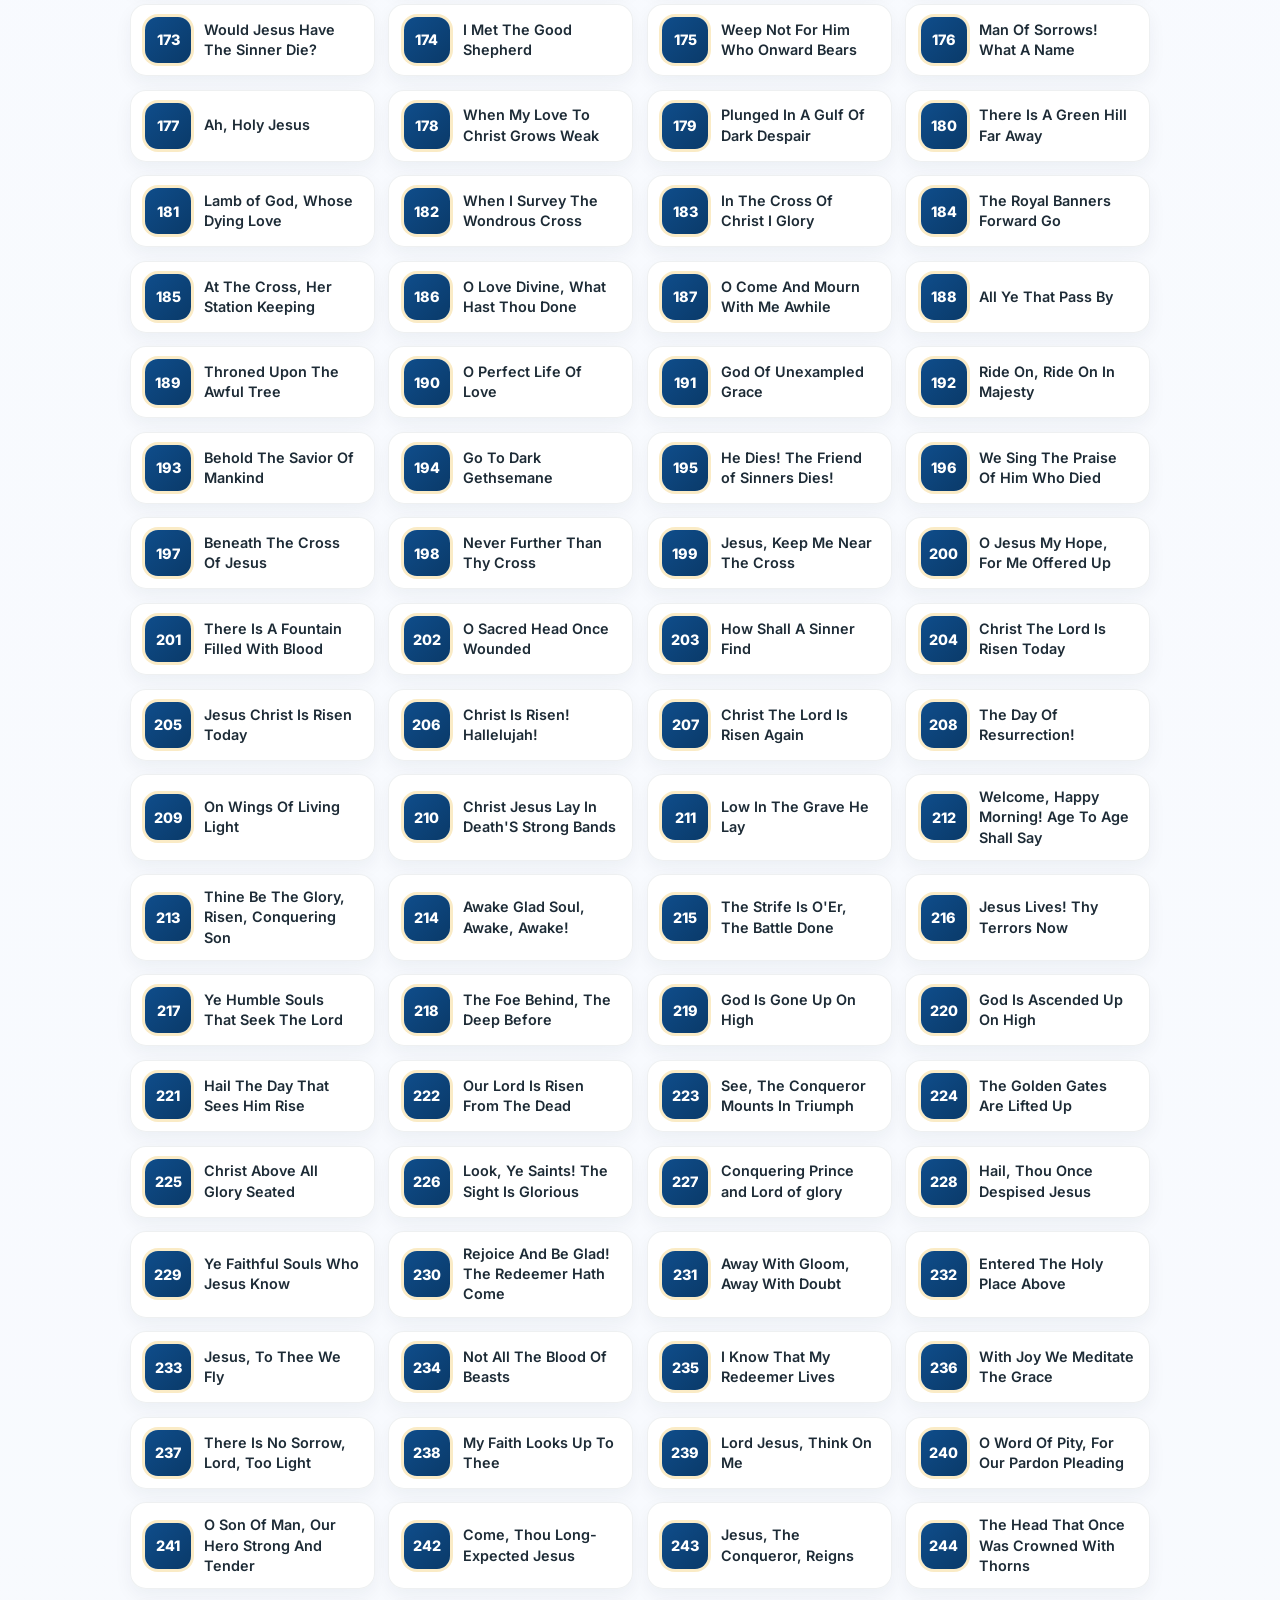
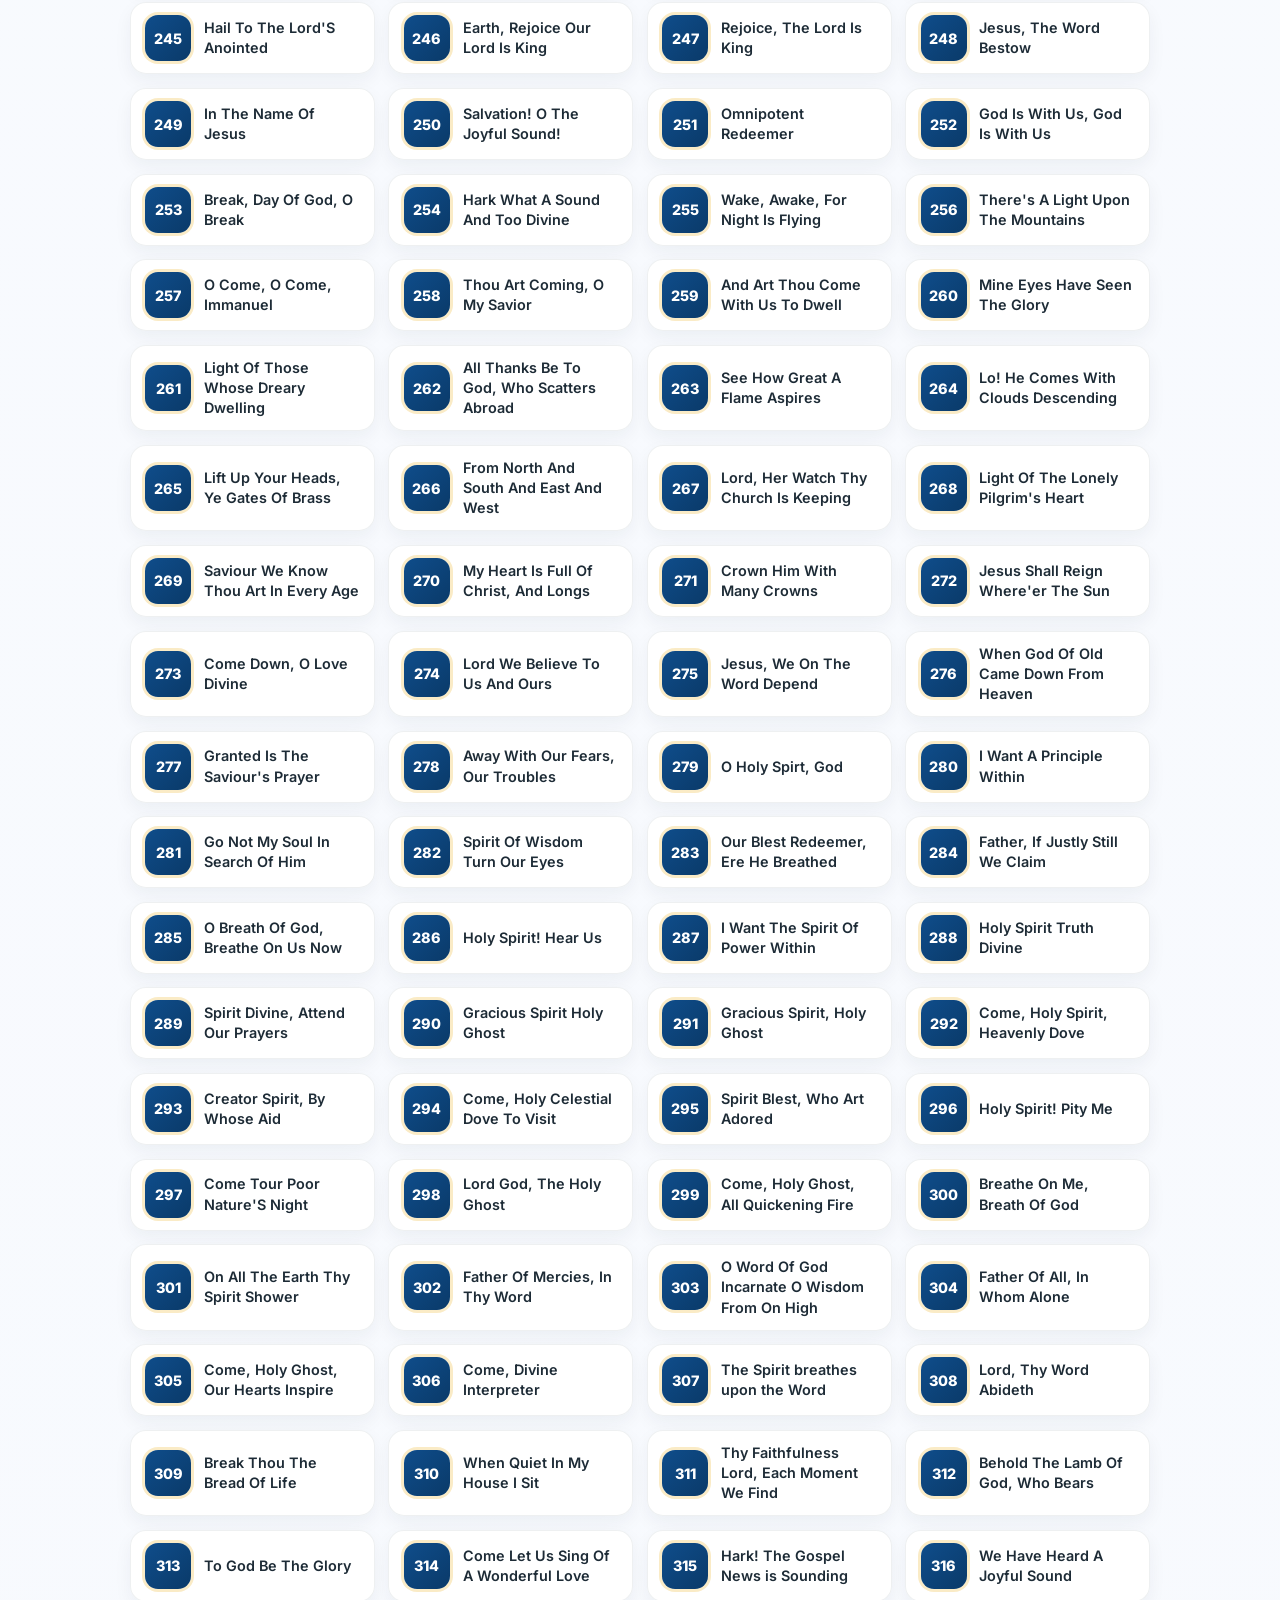
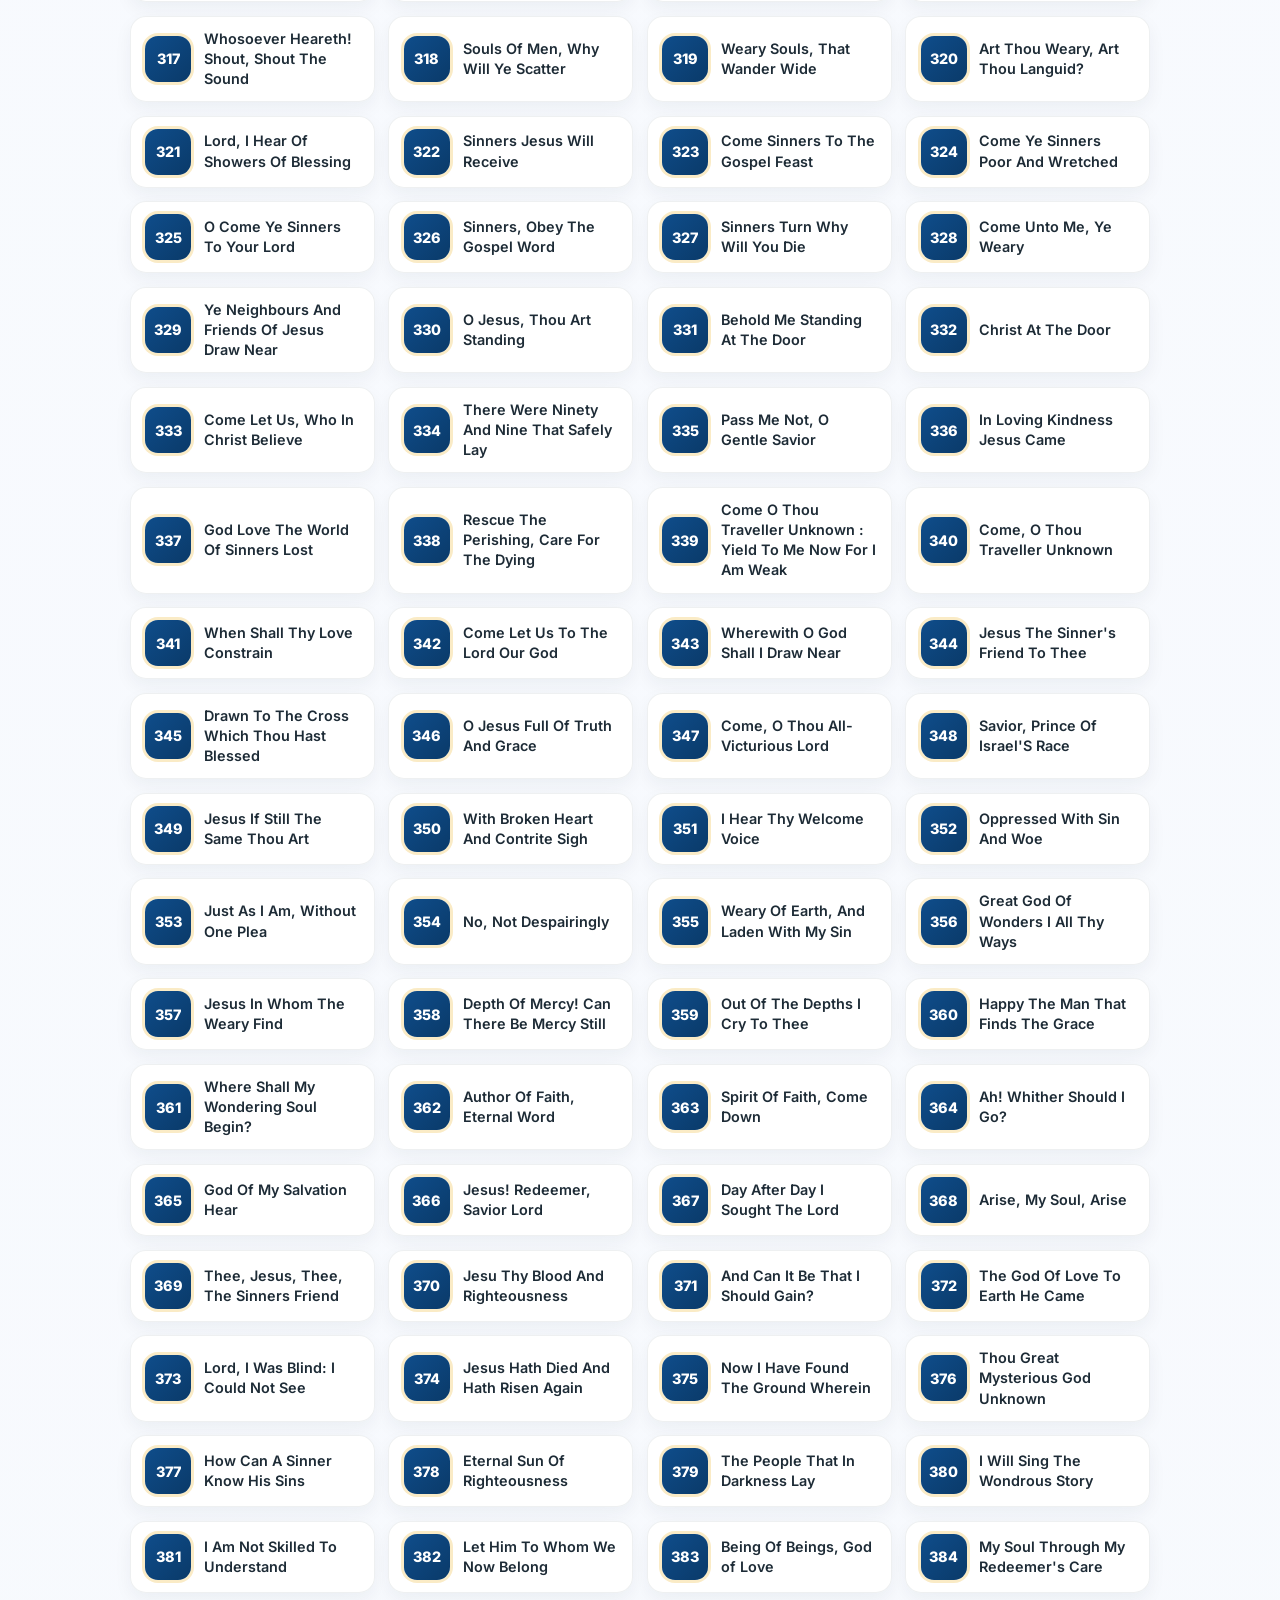
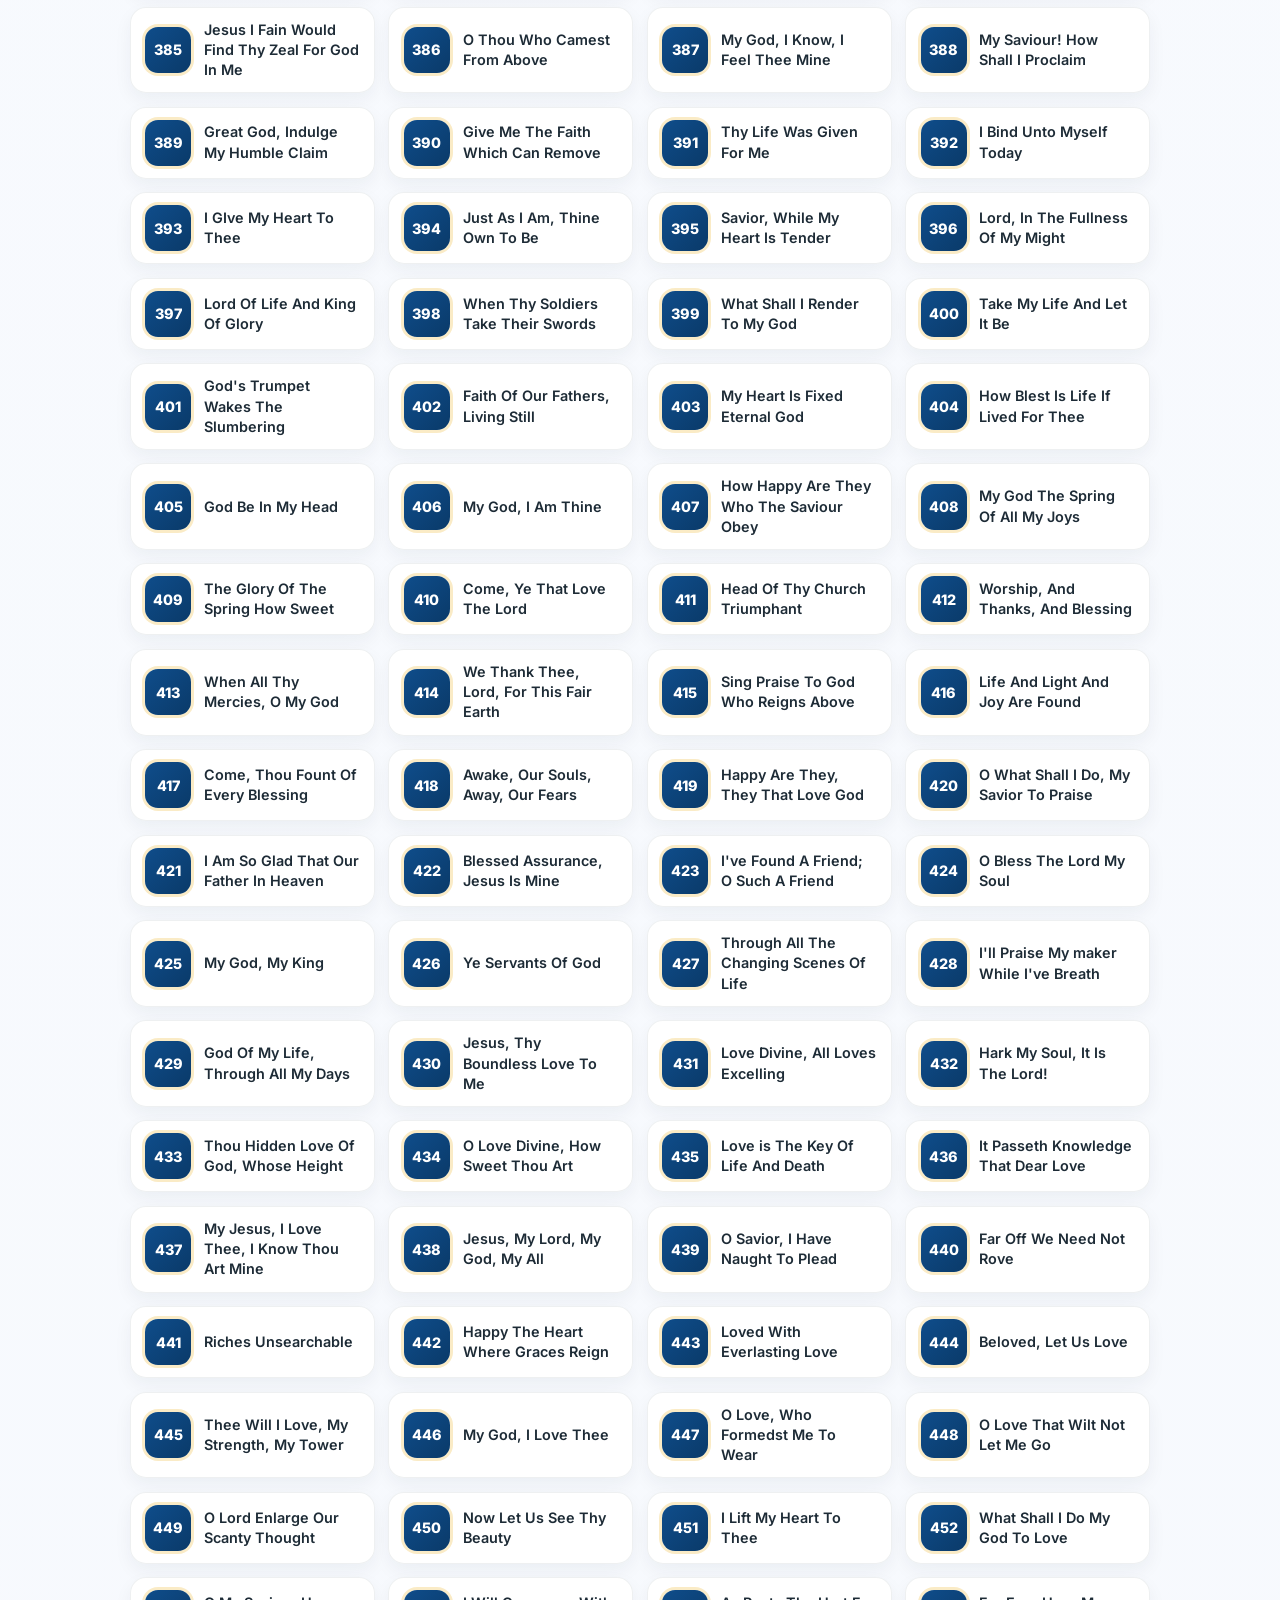
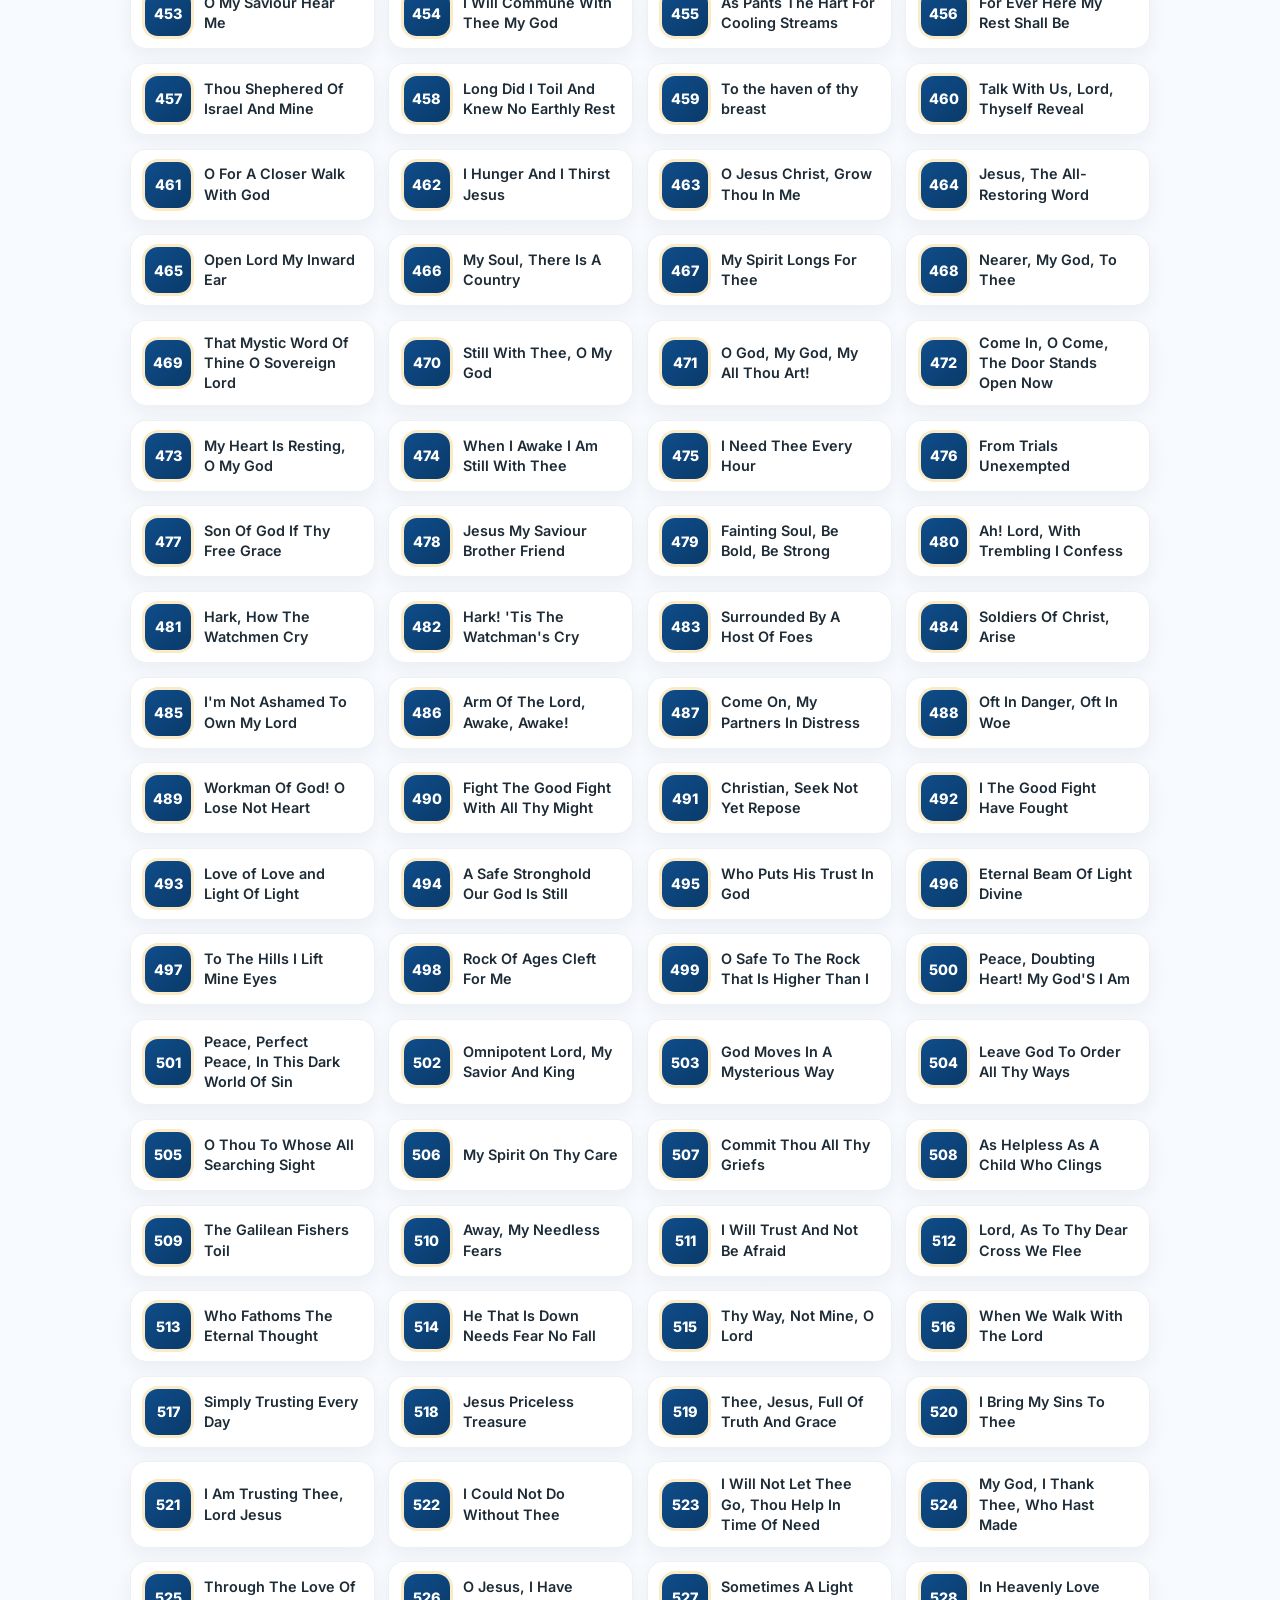
==== commit 9cf5c6bf: "Remove inline About gallery — only button triggers modal" ====
--- a/index.html
+++ b/index.html
@@ -126,59 +126,7 @@
               <h3>Faith • Purpose • Service</h3>
               <p>Equipping the next generation to shine for Christ.</p>
             </div>
-          </div>
-
-          <div class="about-gallery reveal">
-            <div class="gallery-heading">
-              <p class="eyebrow">Life at Maranatha</p>
-              <h3>Faith, friendship &amp; fellowship</h3>
-            </div>
-            <div class="about-gallery-grid">
-              <a class="gallery-item" href="assets/WhatsApp Image 2026-10-07 at 8.51.04 AM.jpeg" target="_blank" rel="noopener" aria-label="View fellowship photo 1">
-                <img src="assets/WhatsApp Image 2026-10-07 at 8.51.04 AM.jpeg" alt="Maranatha youth fellowship gathering" loading="lazy" />
-                <span class="gallery-caption">Together in fellowship</span>
-              </a>
-              <a class="gallery-item" href="assets/WhatsApp Image 2026-10-07 at 8.51.05 AM.jpeg" target="_blank" rel="noopener" aria-label="View fellowship photo 2">
-                <img src="assets/WhatsApp Image 2026-10-07 at 8.51.05 AM.jpeg" alt="Maranatha youth sharing a fellowship moment" loading="lazy" />
-                <span class="gallery-caption">Growing together</span>
-              </a>
-              <a class="gallery-item" href="assets/WhatsApp Image 2026-10-07 at 8.51.06 AM (1).jpeg" target="_blank" rel="noopener" aria-label="View fellowship photo 3">
-                <img src="assets/WhatsApp Image 2026-10-07 at 8.51.06 AM (1).jpeg" alt="Youth fellowship community moment" loading="lazy" />
-                <span class="gallery-caption">A community of faith</span>
-              </a>
-              <a class="gallery-item" href="assets/WhatsApp Image 2026-10-07 at 8.51.06 AM (2).jpeg" target="_blank" rel="noopener" aria-label="View fellowship photo 4">
-                <img src="assets/WhatsApp Image 2026-10-07 at 8.51.06 AM (2).jpeg" alt="Maranatha youth fellowship in action" loading="lazy" />
-                <span class="gallery-caption">Making memories</span>
-              </a>
-              <a class="gallery-item" href="assets/WhatsApp Image 2026-10-07 at 8.51.06 AM.jpeg" target="_blank" rel="noopener" aria-label="View fellowship photo 5">
-                <img src="assets/WhatsApp Image 2026-10-07 at 8.51.06 AM.jpeg" alt="Young people at a Maranatha fellowship event" loading="lazy" />
-                <span class="gallery-caption">One fellowship family</span>
-              </a>
-              <a class="gallery-item" href="assets/WhatsApp Image 2026-10-07 at 8.51.07 AM (1).jpeg" target="_blank" rel="noopener" aria-label="View fellowship photo 6">
-                <img src="assets/WhatsApp Image 2026-10-07 at 8.51.07 AM (1).jpeg" alt="Youth fellowship activity at Maranatha" loading="lazy" />
-                <span class="gallery-caption">Serving with joy</span>
-              </a>
-              <a class="gallery-item" href="assets/WhatsApp Image 2026-10-07 at 8.51.07 AM (2).jpeg" target="_blank" rel="noopener" aria-label="View fellowship photo 7">
-                <img src="assets/WhatsApp Image 2026-10-07 at 8.51.07 AM (2).jpeg" alt="Maranatha youth enjoying time together" loading="lazy" />
-                <span class="gallery-caption">Friendship in faith</span>
-              </a>
-              <a class="gallery-item" href="assets/WhatsApp Image 2026-10-07 at 8.51.07 AM.jpeg" target="_blank" rel="noopener" aria-label="View fellowship photo 8">
-                <img src="assets/WhatsApp Image 2026-10-07 at 8.51.07 AM.jpeg" alt="Maranatha youth fellowship group moment" loading="lazy" />
-                <span class="gallery-caption">Our youth, our family</span>
-              </a>
-              <a class="gallery-item" href="assets/WhatsApp Image 2026-10-07 at 8.51.08 AM (1).jpeg" target="_blank" rel="noopener" aria-label="View fellowship photo 9">
-                <img src="assets/WhatsApp Image 2026-10-07 at 8.51.08 AM (1).jpeg" alt="Youth fellowship gathering at Maranatha Society" loading="lazy" />
-                <span class="gallery-caption">Sharing the journey</span>
-              </a>
-              <a class="gallery-item" href="assets/WhatsApp Image 2026-10-07 at 8.51.08 AM.jpeg" target="_blank" rel="noopener" aria-label="View fellowship photo 10">
-                <img src="assets/WhatsApp Image 2026-10-07 at 8.51.08 AM.jpeg" alt="A moment with the Maranatha youth fellowship" loading="lazy" />
-                <span class="gallery-caption">Together in purpose</span>
-              </a>
-              <a class="gallery-item" href="assets/WhatsApp Image 2026-10-07 at 8.51.09 AM.jpeg" target="_blank" rel="noopener" aria-label="View fellowship photo 11">
-                <img src="assets/WhatsApp Image 2026-10-07 at 8.51.09 AM.jpeg" alt="Maranatha youth fellowship community" loading="lazy" />
-                <span class="gallery-caption">A family in Christ</span>
-              </a>
-            </div>
+</div>
           </div>
         </div>
       </section>
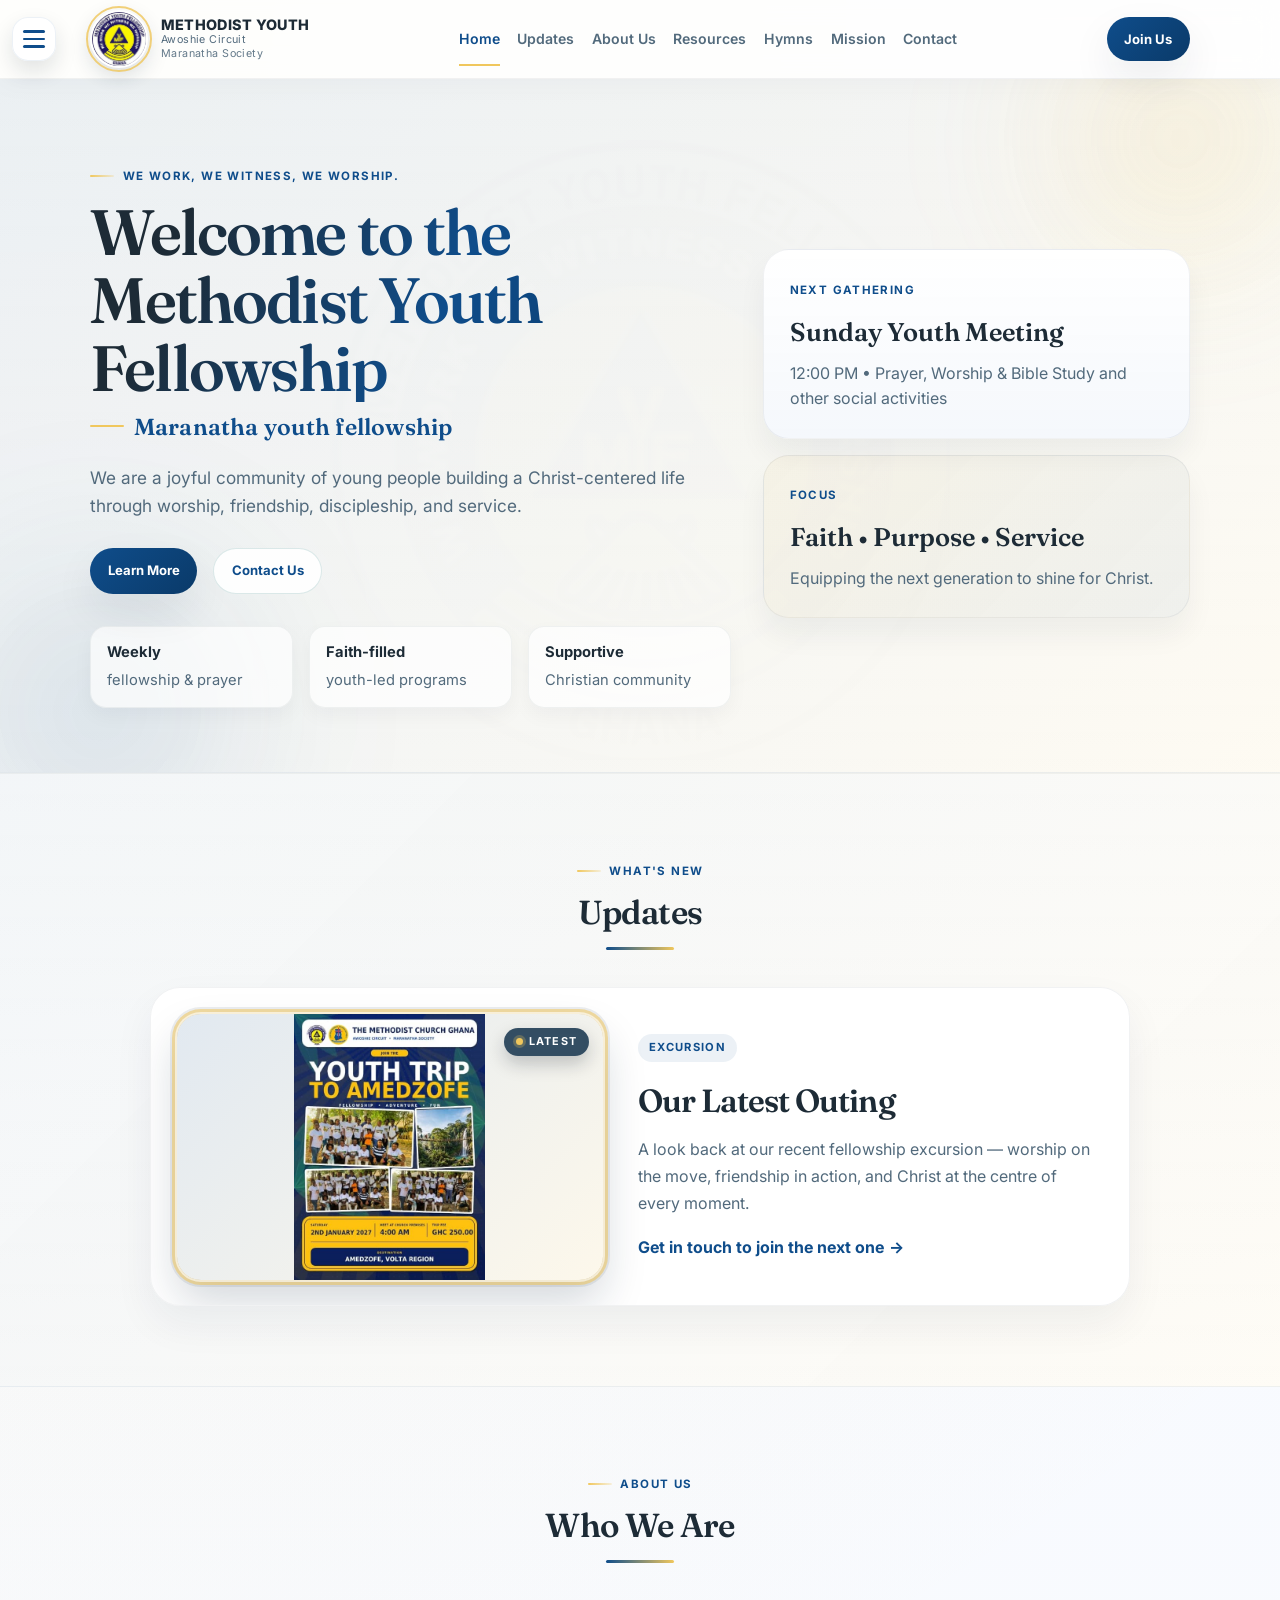
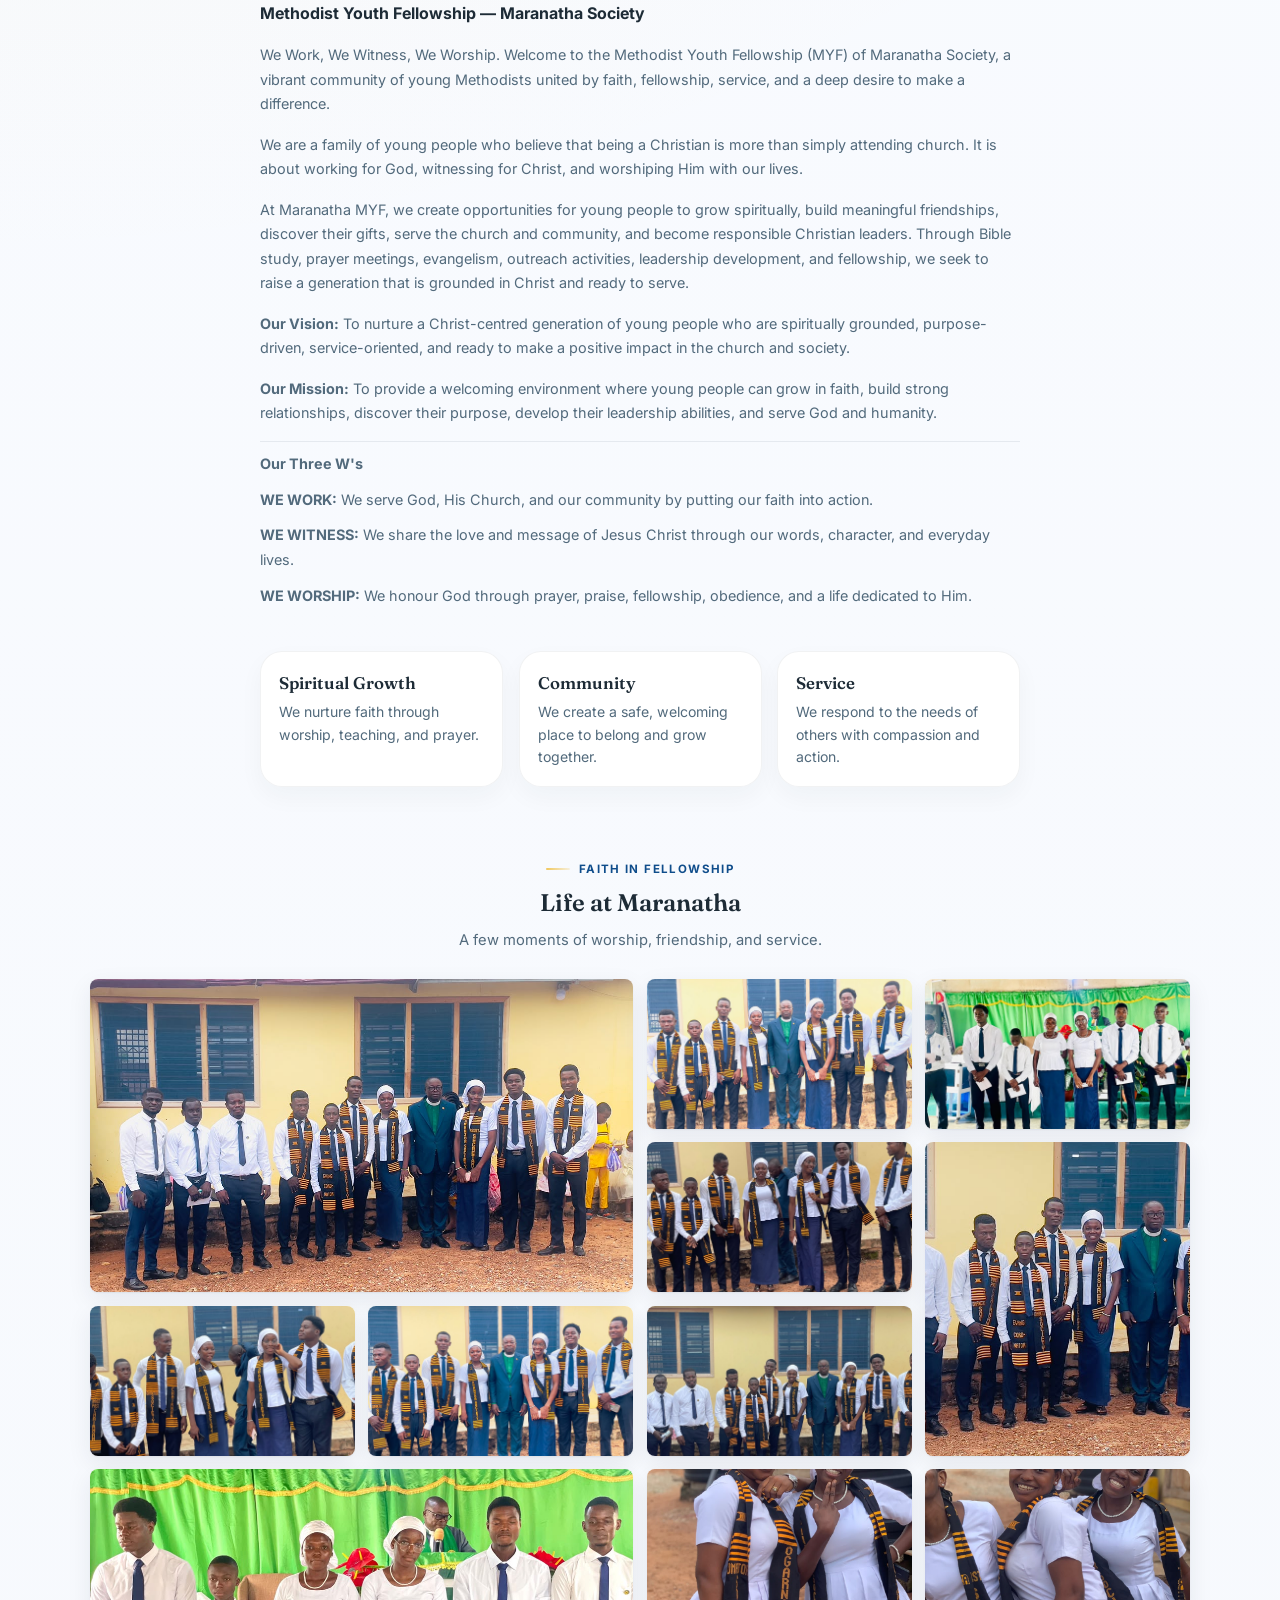
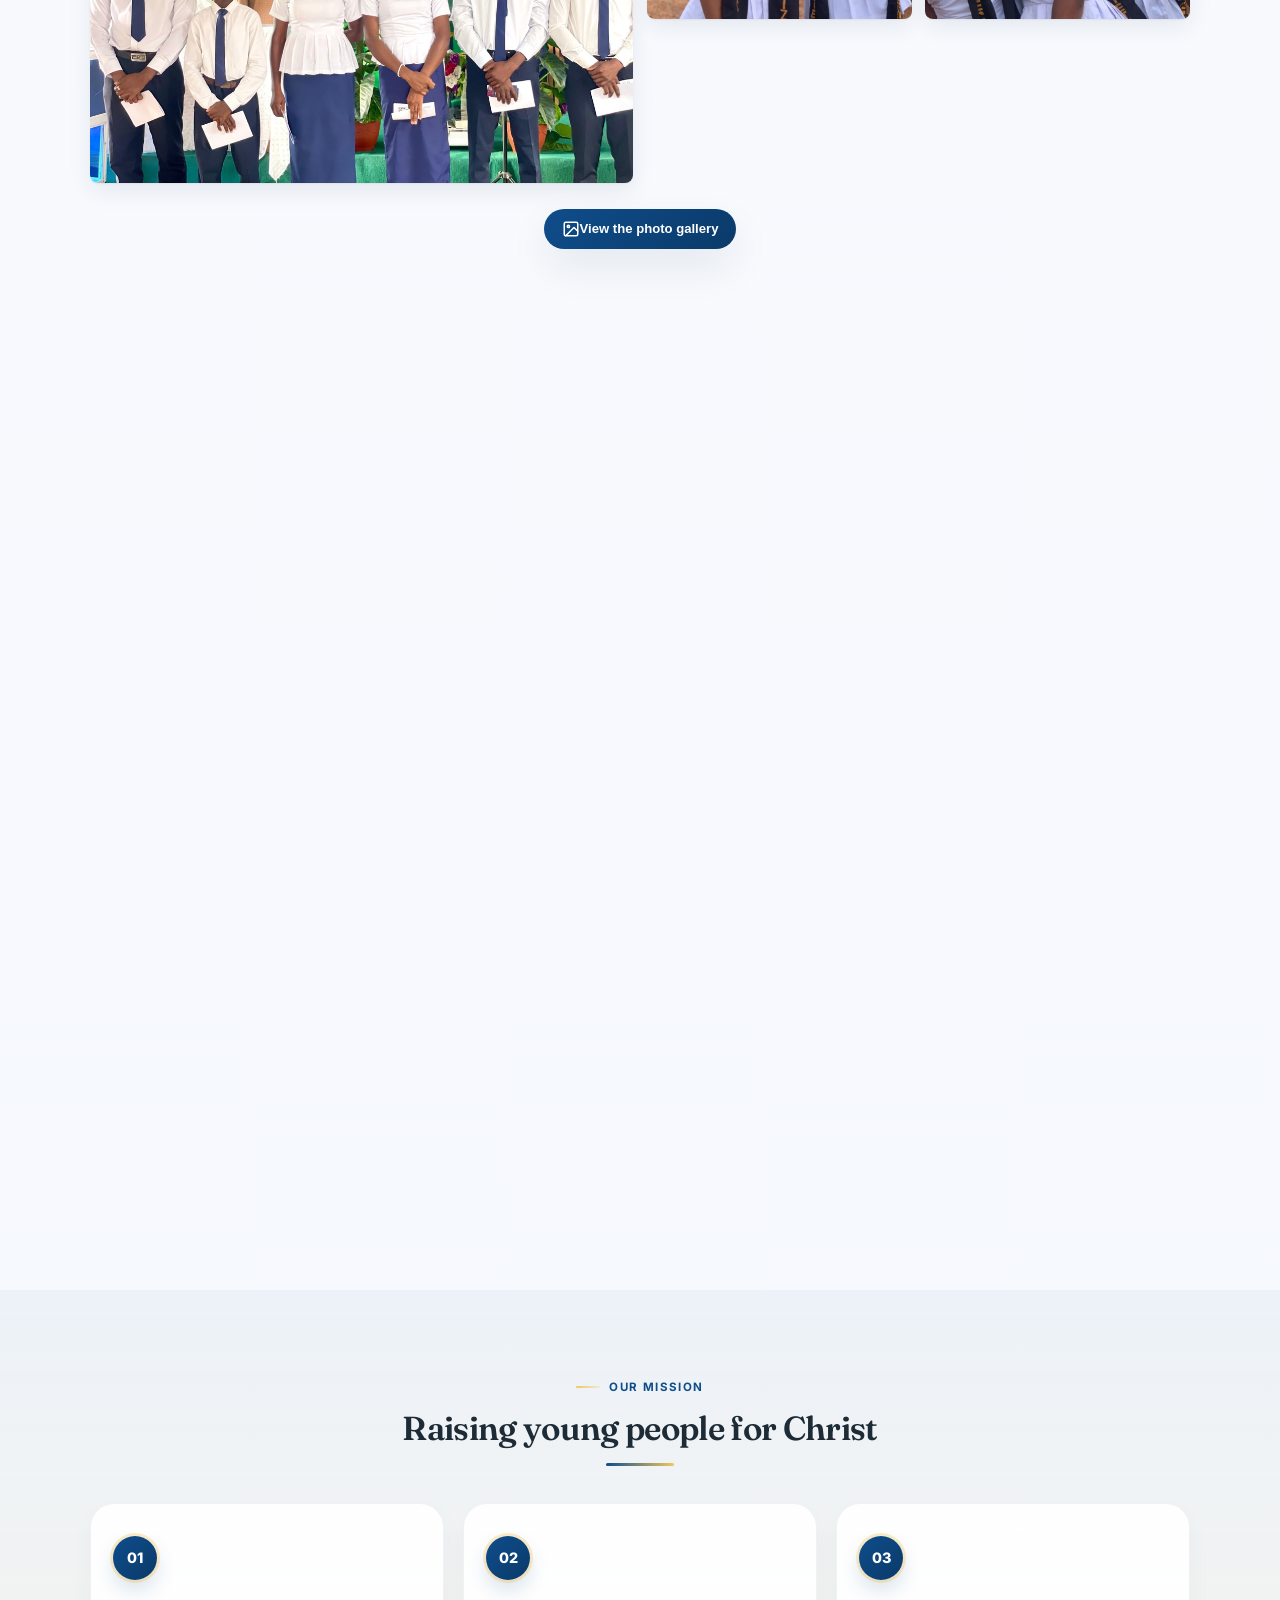
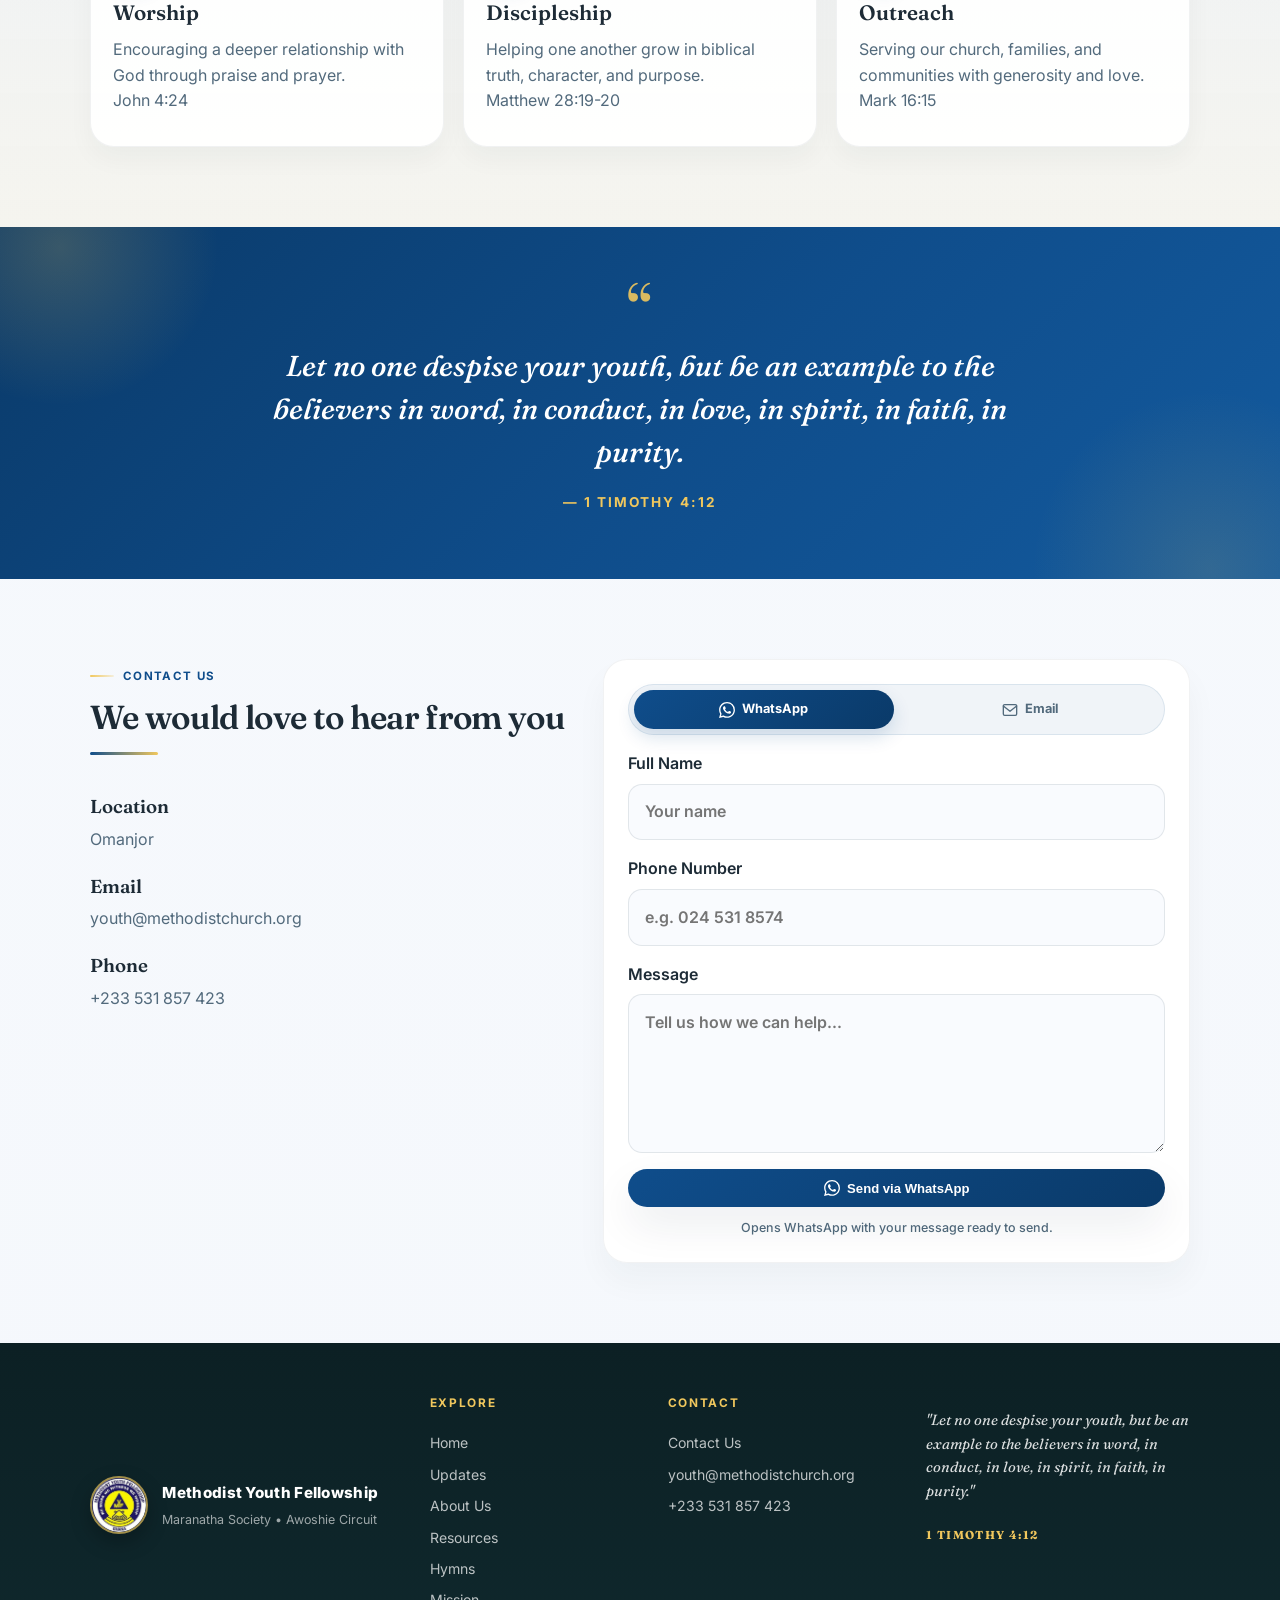
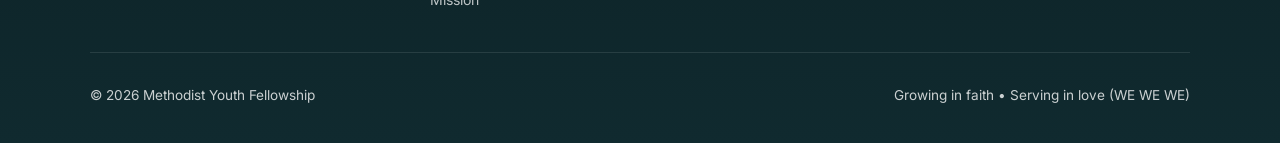
==== commit f6bb2e40: "Add dedicated searchable hymn page" ====
--- a/index.html
+++ b/index.html
@@ -58,7 +58,7 @@
         <a href="#updates" class="panel-link">Updates</a>
         <a href="#about" class="panel-link">About Us</a>
         <a href="#resources" class="panel-link">Resources</a>
-        <a href="#hymns" class="panel-link">Hymns</a>
+        <a href="hymns.html" class="panel-link">Hymns</a>
         <a href="#mission" class="panel-link">Mission</a>
         <a href="#contact" class="panel-link">Contact Us</a>
       </nav>
@@ -84,7 +84,7 @@
           <a href="#updates">Updates</a>
           <a href="#about">About Us</a>
           <a href="#resources">Resources</a>
-          <a href="#hymns">Hymns</a>
+          <a href="hymns.html">Hymns</a>
           <a href="#mission">Mission</a>
           <a href="#contact">Contact</a>
         </nav>
@@ -218,17 +218,24 @@
               </div>
             </div>
           </div>
-        </div>
-
-        <div class="about-gallery-trigger reveal" style="text-align: center; margin-top: 2.5rem;">
-          <button type="button" class="btn btn-primary" id="openGallery" aria-label="Open youth gallery">
-            <svg width="18" height="18" viewBox="0 0 24 24" fill="none" stroke="currentColor" stroke-width="2" stroke-linecap="round" stroke-linejoin="round" aria-hidden="true">
-              <rect x="3" y="3" width="18" height="18" rx="2" ry="2"></rect>
-              <circle cx="8.5" cy="8.5" r="1.5"></circle>
-              <path d="M21 15l-5-5L5 21"></path>
-            </svg>
-            <span>View Pictures of the Youth</span>
-          </button>
+          <div class="about-gallery reveal">
+            <div class="gallery-heading">
+              <p class="eyebrow">Faith in fellowship</p>
+              <h3>Life at Maranatha</h3>
+              <p class="gallery-intro">A few moments of worship, friendship, and service.</p>
+            </div>
+            <div class="about-gallery-grid" id="aboutGalleryGrid" aria-label="Photos of Maranatha Youth Fellowship"></div>
+            <div class="about-gallery-action">
+              <button type="button" class="btn btn-primary" id="openGallery" aria-label="Open youth photo gallery">
+                <svg width="18" height="18" viewBox="0 0 24 24" fill="none" stroke="currentColor" stroke-width="2" stroke-linecap="round" stroke-linejoin="round" aria-hidden="true">
+                  <rect x="3" y="3" width="18" height="18" rx="2" ry="2"></rect>
+                  <circle cx="8.5" cy="8.5" r="1.5"></circle>
+                  <path d="M21 15l-5-5L5 21"></path>
+                </svg>
+                <span>View the photo gallery</span>
+              </button>
+            </div>
+          </div>
         </div>
       </section>
 
@@ -267,95 +274,6 @@
                 </p>
               </div>
             </article>
-          </div>
-        </div>
-      </section>
-
-      <section id="hymns" class="section">
-        <div class="container">
-          <div class="section-heading center reveal">
-            <p class="eyebrow">Methodist Hymn Book · MHB</p>
-            <h2>Hymns</h2>
-          </div>
-
-          <article class="hymn-intro-card reveal">
-            <div class="hymn-intro-head">
-              <span class="hymn-intro-tag">Hymnal · MHB</span>
-              <h3>Methodist Hymn Book</h3>
-              <p class="hymn-intro-sub">All 984 hymns — MHB 1 to 984</p>
-            </div>
-            <p class="hymn-intro-text">
-              Every hymn from the exact Methodist Hymn Book, stored here so you can
-              search any hymn by its number or title.
-            </p>
-            <a href="#hymnSearch" class="btn btn-primary hymn-intro-cta">
-              Search the Hymns <span aria-hidden="true">→</span>
-            </a>
-          </article>
-
-          <div class="hymn-controls reveal">
-            <div class="hymn-search">
-              <svg width="18" height="18" viewBox="0 0 24 24" fill="none" stroke="currentColor" stroke-width="2" stroke-linecap="round" stroke-linejoin="round" aria-hidden="true">
-                <circle cx="11" cy="11" r="8" />
-                <path d="m21 21-4.3-4.3" />
-              </svg>
-              <input
-                type="search"
-                id="hymnSearch"
-                placeholder="Search by hymn number or title… e.g. “Abide with me” or “MHB 375”"
-                aria-label="Search hymns"
-                autocomplete="off"
-              />
-            </div>
-            <div class="hymn-count" id="hymnCount" role="status"></div>
-            <p class="hymn-hint">
-              The complete Methodist Hymn Book — all 984 hymns. Start typing a number
-              or a title and the list filters as you type.
-            </p>
-          </div>
-
-          <div class="hymn-grid" id="hymnGrid" aria-live="polite"></div>
-
-          <div
-            class="hymn-view"
-            id="hymnView"
-            aria-hidden="true"
-            role="dialog"
-            aria-modal="true"
-            aria-labelledby="hymnViewTitle"
-          >
-            <div class="hymn-view-panel">
-              <button class="hymn-view-close" id="hymnViewClose" aria-label="Close hymn">
-                <svg width="22" height="22" viewBox="0 0 24 24" fill="none" stroke="currentColor" stroke-width="2.5" stroke-linecap="round" stroke-linejoin="round" aria-hidden="true">
-                  <path d="M18 6 6 18" />
-                  <path d="m6 6 12 12" />
-                </svg>
-              </button>
-
-              <div class="hymn-view-head">
-                <span class="hymn-view-num" id="hymnViewNum"></span>
-                <h3 class="hymn-view-title" id="hymnViewTitle"></h3>
-                <p class="hymn-view-author" id="hymnViewAuthor"></p>
-              </div>
-
-              <div class="hymn-view-body" id="hymnViewBody"></div>
-
-              <div class="hymn-view-nav">
-                <button type="button" class="hymn-nav-btn" id="hymnPrev" aria-label="Previous hymn">
-                  <svg width="16" height="16" viewBox="0 0 24 24" fill="none" stroke="currentColor" stroke-width="2.5" stroke-linecap="round" stroke-linejoin="round" aria-hidden="true">
-                    <path d="m15 18-6-6 6-6" />
-                  </svg>
-                  Previous
-                </button>
-                <span class="hymn-nav-pos" id="hymnViewPos"></span>
-                <button type="button" class="hymn-nav-btn" id="hymnNext" aria-label="Next hymn">
-                  Next
-                  <svg width="16" height="16" viewBox="0 0 24 24" fill="none" stroke="currentColor" stroke-width="2.5" stroke-linecap="round" stroke-linejoin="round" aria-hidden="true">
-                    <path d="m9 18 6-6-6-6" />
-                  </svg>
-                </button>
-              </div>
-            </div>
           </div>
         </div>
       </section>
@@ -541,7 +459,7 @@
             <a href="#updates">Updates</a>
             <a href="#about">About Us</a>
             <a href="#resources">Resources</a>
-            <a href="#hymns">Hymns</a>
+            <a href="hymns.html">Hymns</a>
             <a href="#mission">Mission</a>
           </div>
 
@@ -568,7 +486,6 @@
       </div>
     </footer>
 
-    <script src="hymns.js"></script>
     <script src="script.js"></script>
   </body>
 </html>
--- a/style.css
+++ b/style.css
@@ -893,11 +893,11 @@
 }
 
 .about-gallery {
-  margin-top: 2.5rem;
+  margin-top: 4rem;
 }
 
 .gallery-heading {
-  margin-bottom: 1.2rem;
+  margin-bottom: 1.6rem;
   text-align: center;
 }
 
@@ -910,19 +910,33 @@
   font-size: 1.5rem;
 }
 
+.gallery-intro {
+  margin: 0.45rem 0 0;
+  color: var(--muted);
+  font-size: 0.92rem;
+}
+
 .about-gallery-grid {
   display: grid;
-  grid-template-columns: repeat(auto-fill, minmax(280px, 1fr));
-  gap: 1.25rem;
+  grid-template-columns: repeat(4, minmax(0, 1fr));
+  grid-auto-rows: 150px;
+  grid-auto-flow: dense;
+  gap: 0.85rem;
   max-width: 1180px;
   margin: 0 auto;
 }
 
 .gallery-item {
+  display: block;
+  width: 100%;
+  height: 100%;
+  padding: 0;
+  border: 0;
+  color: inherit;
+  cursor: pointer;
   position: relative;
-  border-radius: 18px;
+  border-radius: 8px;
   overflow: hidden;
-  aspect-ratio: 4 / 3;
   background: var(--white);
   box-shadow:
     0 1px 2px rgba(17, 41, 63, 0.06),
@@ -1004,17 +1018,18 @@
 
 @media (max-width: 820px) {
   .about-gallery-grid {
-    grid-template-columns: repeat(auto-fill, minmax(240px, 1fr));
-    gap: 0.9rem;
-  }
-
-  .gallery-item {
-    aspect-ratio: 3 / 2;
-    border-radius: 14px;
+    grid-template-columns: repeat(3, minmax(0, 1fr));
+    grid-auto-rows: 130px;
+    gap: 0.7rem;
+  }
+
+  .gallery-item:nth-child(7n + 1) {
+    grid-column: span 2;
+    grid-row: span 2;
   }
 
   .gallery-item::before {
-    border-radius: 12px;
+    border-radius: 8px;
   }
 
   .gallery-caption {
@@ -1022,6 +1037,43 @@
     font-size: 0.8rem;
     opacity: 1;
     transform: none;
+  }
+}
+
+.gallery-item:nth-child(8n + 1) {
+  grid-column: span 2;
+  grid-row: span 2;
+}
+
+.gallery-item:nth-child(8n + 5) {
+  grid-row: span 2;
+}
+
+.about-gallery-action {
+  display: flex;
+  justify-content: center;
+  margin-top: 1.6rem;
+}
+
+@media (max-width: 560px) {
+  .about-gallery {
+    margin-top: 3rem;
+  }
+
+  .about-gallery-grid {
+    grid-template-columns: repeat(2, minmax(0, 1fr));
+    grid-auto-rows: 120px;
+    gap: 0.55rem;
+  }
+
+  .gallery-item:nth-child(5n + 1) {
+    grid-column: span 2;
+    grid-row: span 2;
+  }
+
+  .gallery-item:nth-child(8n + 5) {
+    grid-column: auto;
+    grid-row: span 1;
   }
 }
 
@@ -1601,6 +1653,199 @@
     order: -1;
     width: 100%;
     text-align: center;
+  }
+}
+
+.hymnal-page {
+  min-height: 100vh;
+  background:
+    radial-gradient(circle at 88% 10%, rgba(240, 199, 93, 0.14), transparent 24rem),
+    linear-gradient(180deg, #f8fbff, #edf3f7 78%);
+}
+
+.hymnal-topbar {
+  position: sticky;
+  top: 0;
+  z-index: 20;
+  border-bottom: 1px solid rgba(17, 41, 63, 0.08);
+  background: rgba(255, 255, 255, 0.94);
+  backdrop-filter: blur(14px);
+}
+
+.hymnal-topbar-inner {
+  display: flex;
+  align-items: center;
+  justify-content: space-between;
+  gap: 1rem;
+  width: min(1200px, 100%);
+  min-height: 72px;
+  margin: 0 auto;
+  padding: 0 1.5rem;
+}
+
+.hymnal-back,
+.hymnal-brand {
+  display: inline-flex;
+  align-items: center;
+  gap: 0.7rem;
+  color: var(--text);
+  text-decoration: none;
+}
+
+.hymnal-back {
+  color: var(--primary);
+  font-size: 0.88rem;
+  font-weight: 700;
+}
+
+.hymnal-brand img {
+  width: 42px;
+  height: 42px;
+  border-radius: 50%;
+  object-fit: cover;
+}
+
+.hymnal-brand span {
+  display: grid;
+  line-height: 1.2;
+}
+
+.hymnal-brand strong {
+  font-size: 0.78rem;
+  letter-spacing: 0.04em;
+  text-transform: uppercase;
+}
+
+.hymnal-brand small {
+  color: var(--muted);
+  font-size: 0.7rem;
+}
+
+.hymnal-workspace {
+  width: min(1120px, 100%);
+  margin: 0 auto;
+  padding: 3.5rem 1.5rem 6rem;
+}
+
+.hymnal-intro {
+  margin-bottom: 2rem;
+}
+
+.hymnal-intro .eyebrow {
+  margin: 0 0 0.5rem;
+}
+
+.hymnal-intro h1 {
+  margin: 0;
+  color: var(--text);
+  font-size: 2.8rem;
+  line-height: 1.1;
+}
+
+.hymnal-intro p:last-child {
+  max-width: 620px;
+  margin: 0.7rem 0 0;
+  color: var(--muted);
+}
+
+.hymnal-page .hymn-controls {
+  max-width: none;
+  margin: 0;
+}
+
+.hymnal-page .hymn-search input {
+  min-height: 58px;
+  border-radius: 10px;
+  border-color: rgba(15, 77, 139, 0.18);
+  box-shadow: 0 12px 28px rgba(17, 41, 63, 0.06);
+  font-size: 1rem;
+}
+
+.hymnal-page .hymn-count {
+  margin-top: 0.3rem;
+  color: var(--muted);
+  text-align: left;
+  font-size: 0.84rem;
+  font-weight: 600;
+}
+
+.hymnal-page .hymn-hint {
+  text-align: left;
+}
+
+.hymnal-results-heading {
+  display: flex;
+  align-items: baseline;
+  justify-content: space-between;
+  margin: 2.5rem 0 1rem;
+  padding-bottom: 0.8rem;
+  border-bottom: 1px solid rgba(17, 41, 63, 0.1);
+}
+
+.hymnal-results-heading h2 {
+  margin: 0;
+  font-family: "Inter", sans-serif;
+  font-size: 0.86rem;
+  font-weight: 800;
+  letter-spacing: 0.08em;
+  text-transform: uppercase;
+}
+
+.hymnal-page .hymn-grid {
+  grid-template-columns: repeat(2, minmax(0, 1fr));
+  gap: 0.65rem;
+  max-width: none;
+}
+
+.hymnal-page .hymn-card {
+  min-height: 74px;
+  border-radius: 8px;
+  box-shadow: 0 4px 14px rgba(17, 41, 63, 0.04);
+}
+
+.hymnal-page .hymn-card:hover {
+  transform: translateY(-2px);
+}
+
+.hymnal-page .hymn-num {
+  min-width: 44px;
+  height: 44px;
+  border-radius: 6px;
+  box-shadow: none;
+}
+
+.hymnal-page .hymn-empty {
+  padding: 2rem 1rem;
+  border-radius: 8px;
+  text-align: left;
+}
+
+@media (max-width: 680px) {
+  .hymnal-topbar-inner {
+    min-height: 64px;
+    padding: 0 1rem;
+  }
+
+  .hymnal-back {
+    gap: 0.3rem;
+    font-size: 0.78rem;
+  }
+
+  .hymnal-brand img {
+    width: 36px;
+    height: 36px;
+  }
+
+  .hymnal-workspace {
+    padding: 2.5rem 1rem 4rem;
+  }
+
+  .hymnal-intro h1 {
+    font-size: 2.2rem;
+  }
+
+  .hymnal-page .hymn-grid {
+    grid-template-columns: 1fr;
   }
 }
 
